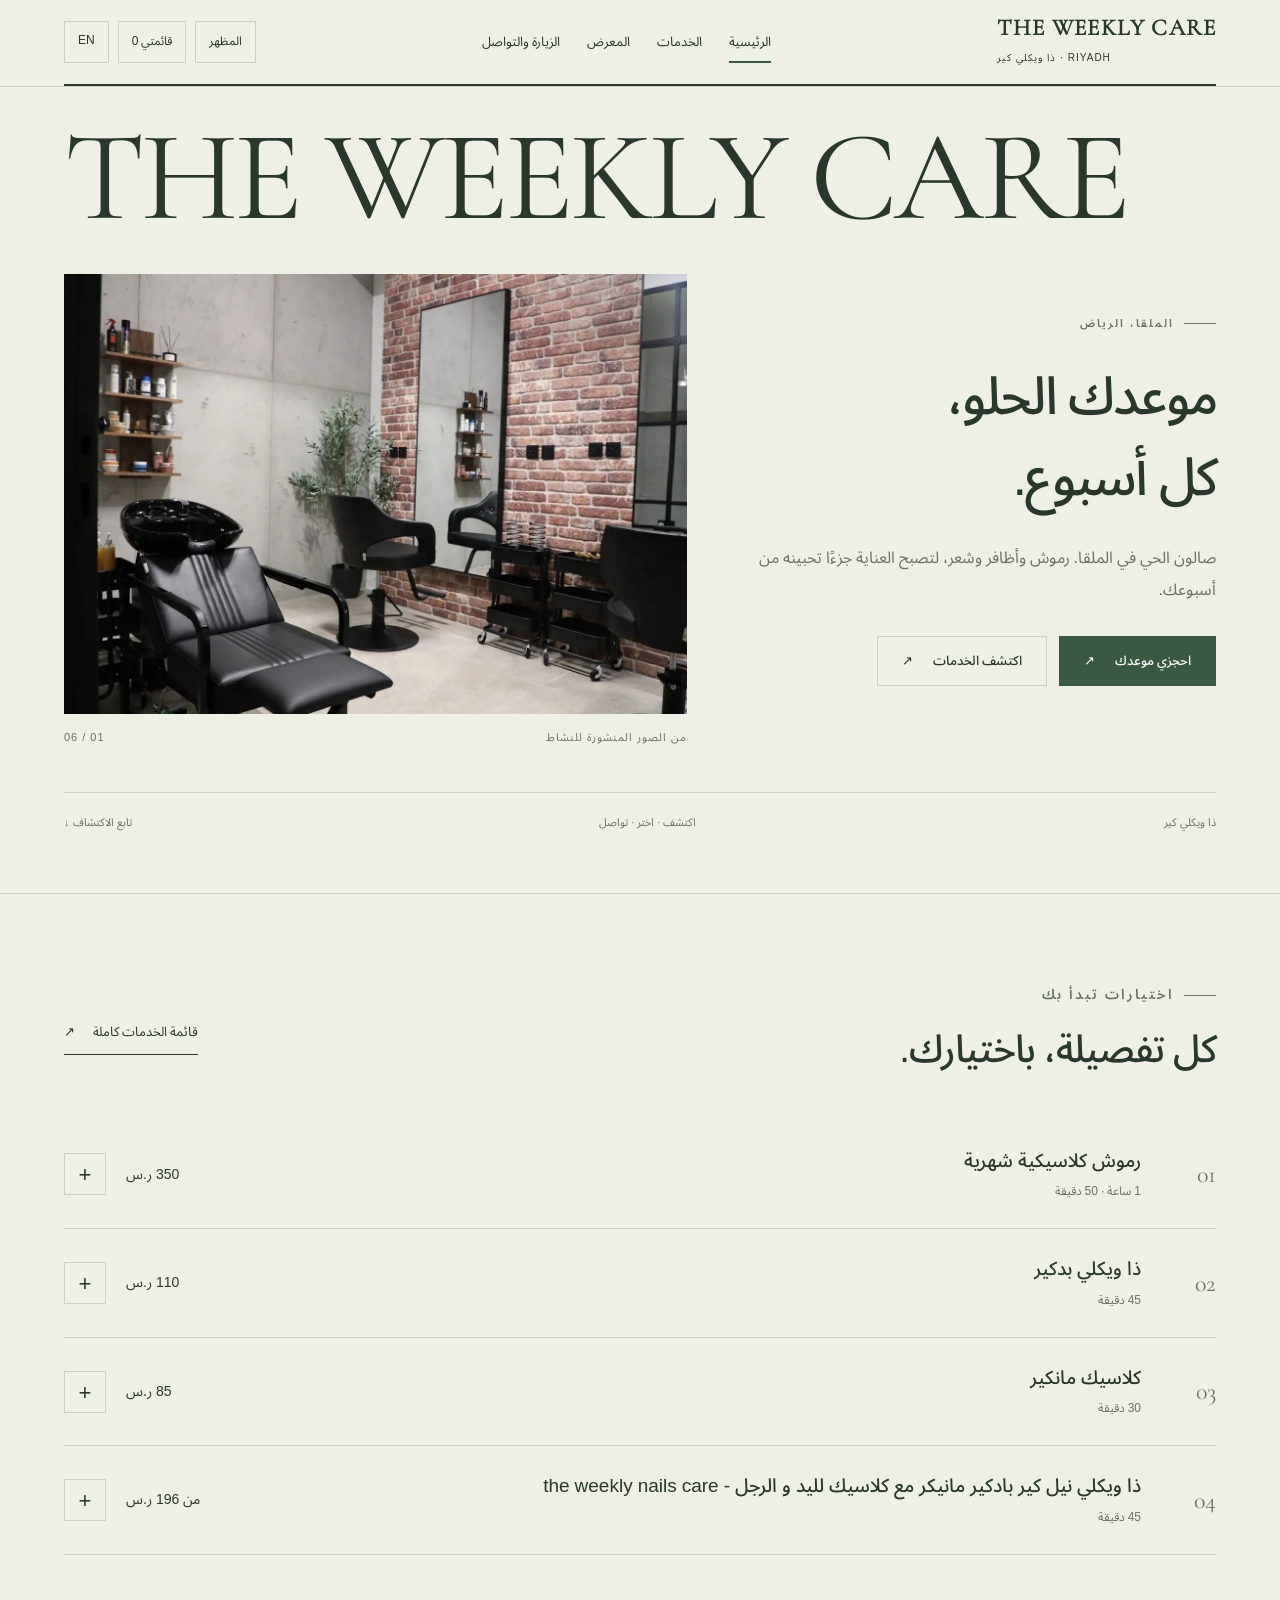
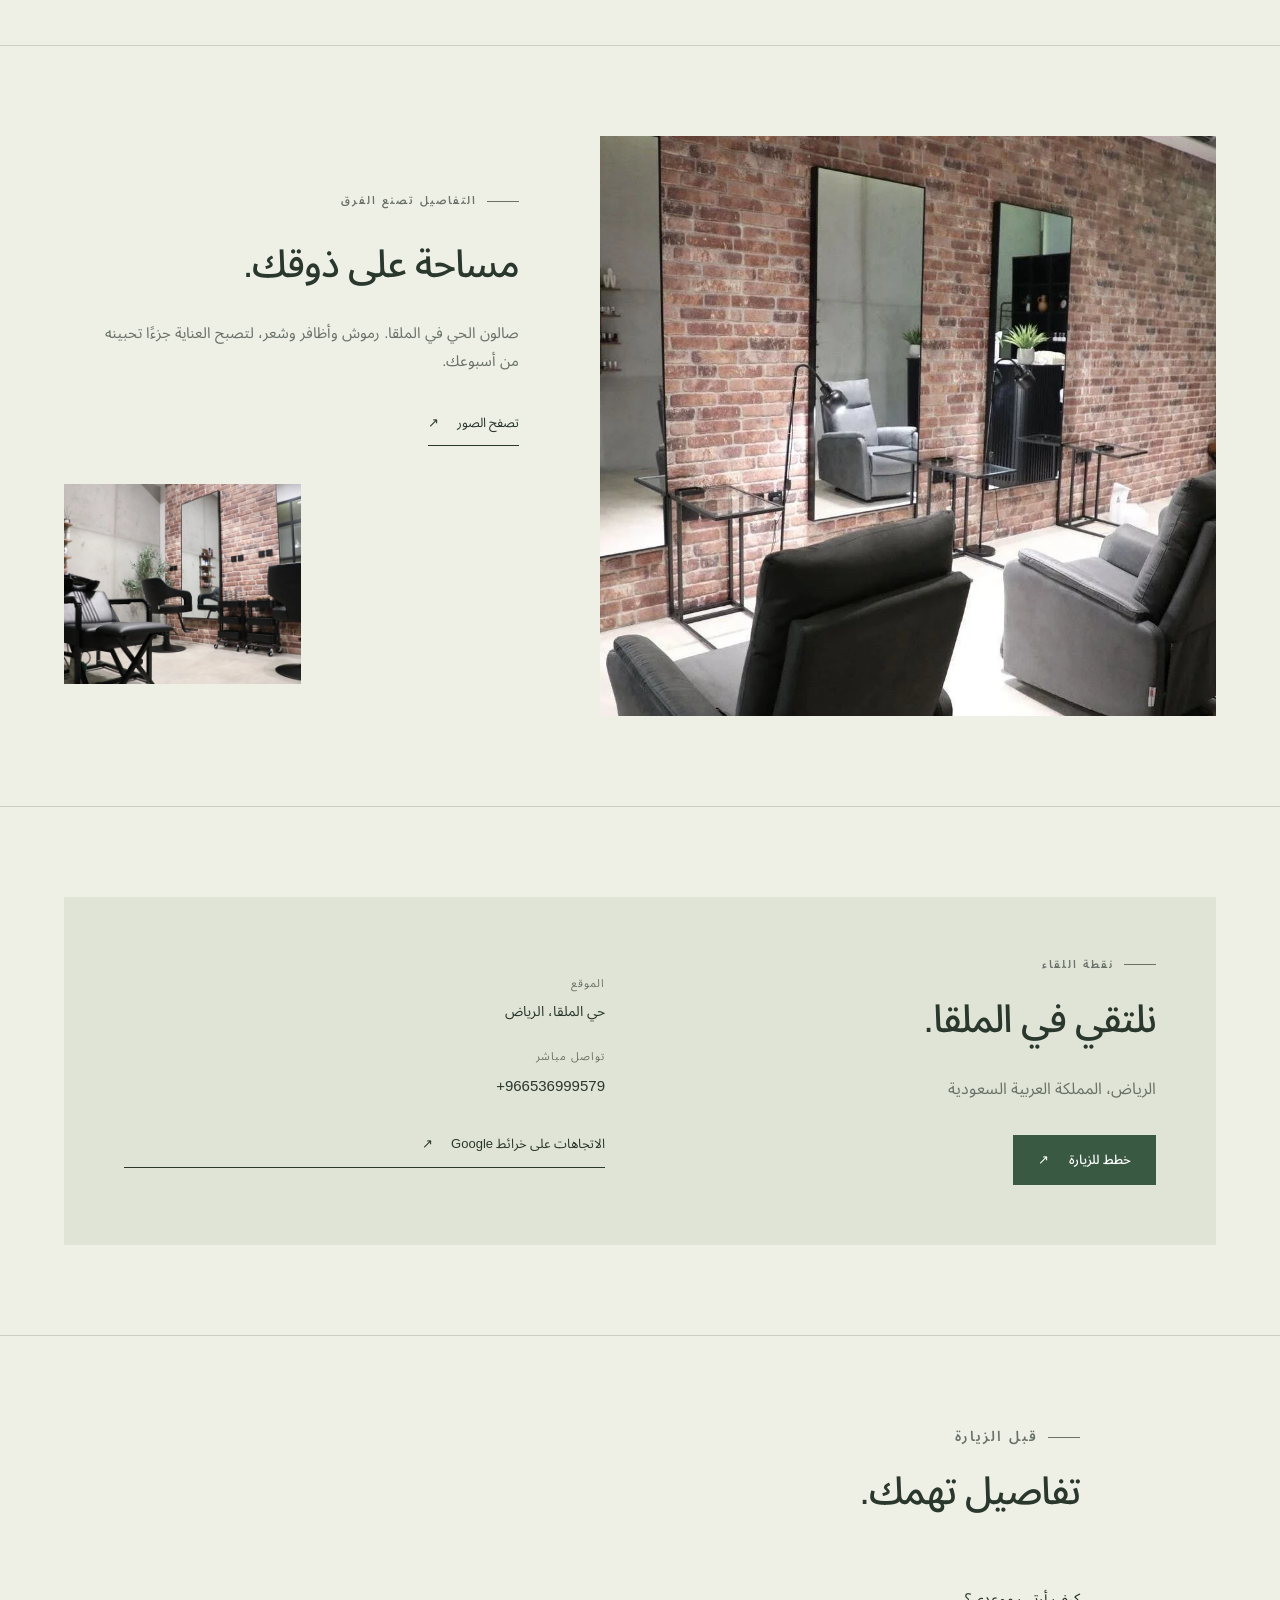
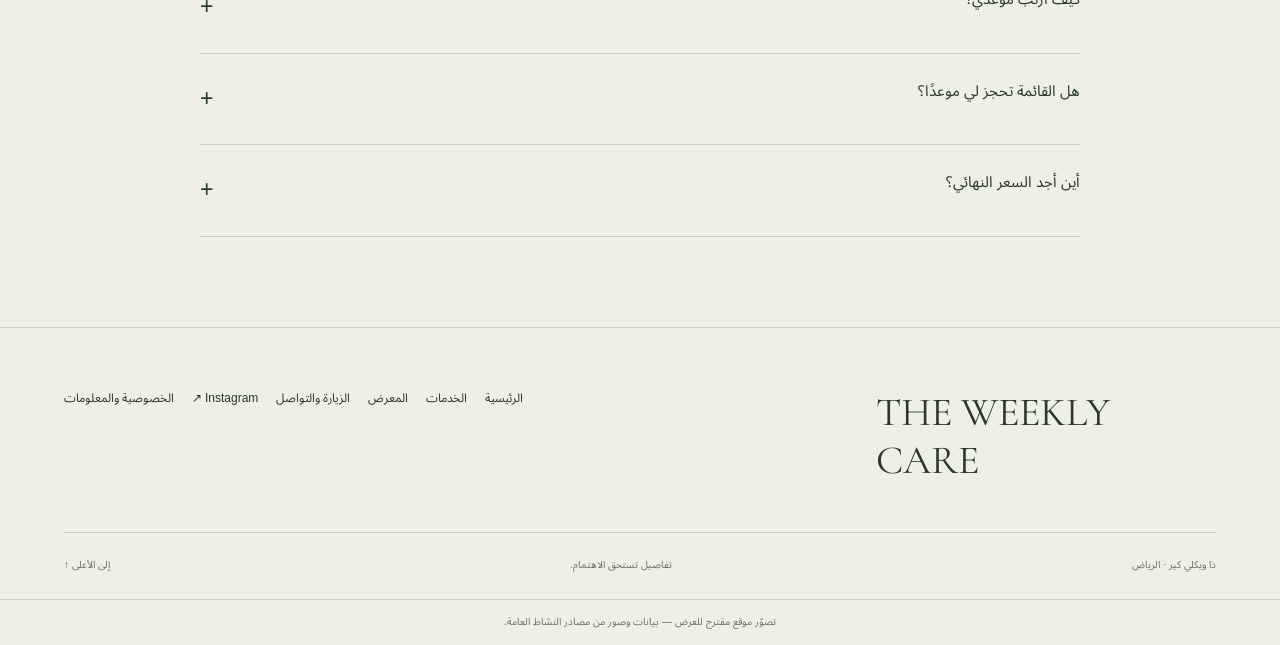
==== index.html @ 92f978da "Build bilingual premium business website concept" ====
<!doctype html><html lang="ar" dir="rtl"><head><meta charset="utf-8"><meta name="viewport" content="width=device-width,initial-scale=1"><title>ذا ويكلي كير | ذا ويكلي كير — الرياض</title><meta name="description" content="صالون الحي في الملقا. رموش وأظافر وشعر، لتصبح العناية جزءًا تحبينه من أسبوعك."><meta name="robots" content="noindex,nofollow"><meta name="theme-color" content="#f4f1e9"><link rel="canonical" href="https://az212z.github.io/weekly-care-riyadh/index.html"><meta property="og:title" content="ذا ويكلي كير | ذا ويكلي كير — الرياض"><meta property="og:description" content="صالون الحي في الملقا. رموش وأظافر وشعر، لتصبح العناية جزءًا تحبينه من أسبوعك."><meta property="og:type" content="website"><meta property="og:image" content="https://az212z.github.io/weekly-care-riyadh/assets/image-0.webp"><meta property="og:url" content="https://az212z.github.io/weekly-care-riyadh/index.html"><link rel="icon" href="assets/favicon.svg" type="image/svg+xml"><link rel="stylesheet" href="assets/site.css"><link rel="preload" href="assets/arabic.woff2" as="font" type="font/woff2" crossorigin><script src="assets/site.js" defer></script></head><body class="editorial"><a class="skip" href="#main">تجاوز إلى المحتوى</a><header class="top"><div class="wrap nav"><a class="wordmark" href="index.html" dir="ltr">THE WEEKLY CARE<small>ذا ويكلي كير · RIYADH</small></a><nav class="navlinks" id="navigation" aria-label="التنقل الرئيسي"><a href="index.html" aria-current=page>الرئيسية</a><a href="services.html" >الخدمات</a><a href="gallery.html" >المعرض</a><a href="contact.html" >الزيارة والتواصل</a></nav><div class="tools"><button type="button" class="bare theme-toggle" aria-label="تغيير المظهر">المظهر</button><button type="button" class="bare saved-open">قائمتي <span data-count>0</span></button><a class="bare" href="en/index.html" lang="en">EN</a><button class="bare menu-toggle" aria-expanded="false" aria-controls="navigation">القائمة</button></div></div></header><main id="main"><section class="hero reveal"><div class="wrap big-type">THE WEEKLY CARE</div><div class="wrap hero-grid"><div class="hero-copy"><p class="eyebrow"><span class="line"></span>الملقا، الرياض</p><h1>موعدك الحلو، كل أسبوع.</h1><p class="lede">صالون الحي في الملقا. رموش وأظافر وشعر، لتصبح العناية جزءًا تحبينه من أسبوعك.</p><div class="actions"><a class="btn " href="https://www.fresha.com/a/the-weekly-care-dh-wykly-kyr-riyadh-the-weekly-rrmc2678-ldhn-al-malqa-riyadh-13524-saudi-arabia-tanmrrhk">احجزي موعدك<span aria-hidden="true">↗</span></a><a class="btn secondary" href="services.html">اكتشف الخدمات<span aria-hidden="true">↗</span></a></div></div><div class="hero-visual"><img class="main-image" src="assets/image-0.webp" width="1590" height="900" alt="ذا ويكلي كير — صور المكان" fetchpriority=high decoding="async"><img class="secondary-image" src="assets/image-1.webp" width="1600" height="884" alt="ذا ويكلي كير — صور المكان" loading=lazy decoding="async"><div class="image-caption"><span>من الصور المنشورة للنشاط</span><span>01 / 06</span></div></div></div><div class="wrap hero-foot"><span>ذا ويكلي كير</span><span>اكتشف · اختر · تواصل</span><a href="#discover">تابع الاكتشاف ↓</a></div></section><div id="discover"></div><section class="chapter"><div class="wrap"><div class="section-head"><div><p class="eyebrow"><span class="line"></span>اختيارات تبدأ بك</p><h2>كل تفصيلة، باختيارك.</h2></div><a class="textlink" href="services.html">قائمة الخدمات كاملة<span aria-hidden="true">↗</span></a></div><div class="service-preview"><article class="service-row" data-service="0"><span class="number">01</span><div><h3>رموش كلاسيكية شهرية</h3><p>1 ساعة · 50 دقيقة</p></div><div class="row-end"><span class="price">350 ر.س</span><button type="button" data-save="0" aria-label="إضافة رموش كلاسيكية شهرية" aria-pressed="false">+</button></div></article><article class="service-row" data-service="1"><span class="number">02</span><div><h3>ذا ويكلي بدكير</h3><p>45 دقيقة</p></div><div class="row-end"><span class="price">110 ر.س</span><button type="button" data-save="1" aria-label="إضافة ذا ويكلي بدكير" aria-pressed="false">+</button></div></article><article class="service-row" data-service="2"><span class="number">03</span><div><h3>كلاسيك مانكير</h3><p>30 دقيقة</p></div><div class="row-end"><span class="price">85 ر.س</span><button type="button" data-save="2" aria-label="إضافة كلاسيك مانكير" aria-pressed="false">+</button></div></article><article class="service-row" data-service="3"><span class="number">04</span><div><h3>ذا ويكلي نيل كير بادكير  مانيكر  مع كلاسيك لليد و الرجل - the weekly nails care</h3><p>45 دقيقة</p></div><div class="row-end"><span class="price">من 196 ر.س</span><button type="button" data-save="3" aria-label="إضافة ذا ويكلي نيل كير بادكير  مانيكر  مع كلاسيك لليد و الرجل - the weekly nails care" aria-pressed="false">+</button></div></article></div></div></section><section class="chapter"><div class="wrap space-grid"><img class="" src="assets/image-1.webp" width="1600" height="884" alt="ذا ويكلي كير — صور المكان" loading=lazy decoding="async"><div class="space-copy"><p class="eyebrow"><span class="line"></span>التفاصيل تصنع الفرق</p><h2>مساحة على ذوقك.</h2><p>صالون الحي في الملقا. رموش وأظافر وشعر، لتصبح العناية جزءًا تحبينه من أسبوعك.</p><a class="textlink" href="gallery.html">تصفح الصور<span aria-hidden="true">↗</span></a><div class="small-picture"><img class="" src="assets/image-2.webp" width="1254" height="900" alt="ذا ويكلي كير — صور المكان" loading=lazy decoding="async"></div></div></div></section><section class="chapter"><div class="wrap visit-panel"><div><p class="eyebrow"><span class="line"></span>نقطة اللقاء</p><h2>نلتقي في الملقا.</h2><p class="lede">الرياض، المملكة العربية السعودية</p><a class="btn " href="contact.html">خطط للزيارة<span aria-hidden="true">↗</span></a></div><div class="visit-details"><div><small>الموقع</small><p>حي الملقا، الرياض</p></div><div><small>تواصل مباشر</small><a dir="ltr" href="tel:+966536999579">+966536999579</a></div><a class="textlink" href="https://www.google.com/maps/search/?api=1&amp;query=24.812313079833984,46.60118865966797">الاتجاهات على خرائط Google<span aria-hidden="true">↗</span></a></div></div></section><section class="chapter"><div class="wrap faq"><div class="section-head"><div><p class="eyebrow"><span class="line"></span>قبل الزيارة</p><h2>تفاصيل تهمك.</h2></div></div><details><summary>كيف أرتب موعدي؟</summary><p>اختاري الخدمة ثم انتقلي إلى Fresha لمراجعة الأوقات المتاحة وإتمام الحجز.</p></details><details><summary>هل القائمة تحجز لي موعدًا؟</summary><p>قائمة الاهتمام تساعدك في تجميع الخدمات. لا يتم تثبيت أي موعد من خلال إضافتها؛ الحجز أو التأكيد يتم مع مقدم الخدمة.</p></details><details><summary>أين أجد السعر النهائي؟</summary><p>الأسعار الظاهرة من القائمة المنشورة وقد تتغير بحسب الاختيارات. راجع السعر النهائي وشروط الخدمة عند الحجز أو قبل تأكيد الطلب.</p></details></div></section></main><footer class="footer"><div class="wrap"><div class="footer-top"><div class="footer-title" dir="ltr">THE WEEKLY CARE</div><div class="footer-links"><a href="index.html">الرئيسية</a><a href="services.html">الخدمات</a><a href="gallery.html">المعرض</a><a href="contact.html">الزيارة والتواصل</a><a href="https://www.instagram.com/theweeklycare?igsh=aG9mN3R3YmlqY2Jw&amp;utm_source=qr">Instagram ↗</a><a href="privacy.html">الخصوصية والمعلومات</a></div></div><div class="footer-bottom"><span>ذا ويكلي كير · الرياض</span><span>تفاصيل تستحق الاهتمام.</span><a href="#main">إلى الأعلى ↑</a></div></div></footer><div class="preview-label">تصوّر موقع مقترح للعرض — بيانات وصور من مصادر النشاط العامة.</div><div class="mobile-dock"><a class="btn " href="https://www.fresha.com/a/the-weekly-care-dh-wykly-kyr-riyadh-the-weekly-rrmc2678-ldhn-al-malqa-riyadh-13524-saudi-arabia-tanmrrhk">احجزي موعدك<span aria-hidden="true">↗</span></a><button class="bare saved-open">قائمتي <span data-count>0</span></button></div><dialog id="saved-dialog" class="dialog" aria-labelledby="saved-title"><div class="dialog-head"><h2 id="saved-title">قائمة اهتمامك</h2><button class="close-dialog" data-close aria-label="إغلاق">×</button></div><p class="note">اختيارات محفوظة في جهازك لتسهيل الاستفسار. ليست حجزًا أو طلبًا مؤكدًا.</p><ul class="saved-items"></ul><div class="actions"><a class="btn" id="saved-wa" href="#">استفسر عبر واتساب</a><button class="btn secondary" id="copy-list">نسخ القائمة</button></div></dialog><dialog id="lightbox" class="dialog lightbox" aria-labelledby="lightbox-caption"><div class="dialog-head"><p id="lightbox-caption"></p><button class="close-dialog" data-close aria-label="إغلاق الصورة">×</button></div><img id="lightbox-image" alt=""></dialog><div class="toast" role="status" hidden></div><script id="site-data" type="application/json">{"slug": "weekly-care-riyadh", "name": "ذا ويكلي كير", "phone": "966536999579", "services": [{"name": "رموش كلاسيكية شهرية | Monthly Classic Lashes", "category": "مختارات | Featured", "price": 350, "variable": false, "duration": "PT1H50M", "url": "https://www.fresha.com/a/the-weekly-care-dh-wykly-kyr-riyadh-the-weekly-rrmc2678-ldhn-al-malqa-riyadh-13524-saudi-arabia-tanmrrhk/booking?offerItemId=s:24422898"}, {"name": "ذا ويكلي بدكير  | The Weekly Pedi", "category": "مختارات | Featured", "price": 110, "variable": false, "duration": "PT45M", "url": "https://www.fresha.com/a/the-weekly-care-dh-wykly-kyr-riyadh-the-weekly-rrmc2678-ldhn-al-malqa-riyadh-13524-saudi-arabia-tanmrrhk/booking?offerItemId=s:24423070"}, {"name": "كلاسيك مانكير | Classic Manicure", "category": "مختارات | Featured", "price": 85, "variable": false, "duration": "PT30M", "url": "https://www.fresha.com/a/the-weekly-care-dh-wykly-kyr-riyadh-the-weekly-rrmc2678-ldhn-al-malqa-riyadh-13524-saudi-arabia-tanmrrhk/booking?offerItemId=s:24423069"}, {"name": "ذا ويكلي نيل كير بادكير  مانيكر  مع كلاسيك لليد و الرجل - the weekly nails care", "category": "مختارات | Featured", "price": 196, "variable": true, "duration": "PT45M", "url": "https://www.fresha.com/a/the-weekly-care-dh-wykly-kyr-riyadh-the-weekly-rrmc2678-ldhn-al-malqa-riyadh-13524-saudi-arabia-tanmrrhk/booking?offerItemId=p:1907544"}, {"name": "رموش ماسكارا افكت شهرية | Monthly Mascara Effect Lashes", "category": "تركيب رموش | Lash Extensions", "price": 400, "variable": false, "duration": "PT1H50M", "url": "https://www.fresha.com/a/the-weekly-care-dh-wykly-kyr-riyadh-the-weekly-rrmc2678-ldhn-al-malqa-riyadh-13524-saudi-arabia-tanmrrhk/booking?offerItemId=s:24422896"}, {"name": "رموش هايبرد شهرية | Monthly Hybrid Lashes", "category": "تركيب رموش | Lash Extensions", "price": 450, "variable": false, "duration": "PT1H50M", "url": "https://www.fresha.com/a/the-weekly-care-dh-wykly-kyr-riyadh-the-weekly-rrmc2678-ldhn-al-malqa-riyadh-13524-saudi-arabia-tanmrrhk/booking?offerItemId=s:24422888"}, {"name": "رموش كثيفة شهرية | Monthly Volume Lashes", "category": "تركيب رموش | Lash Extensions", "price": 550, "variable": false, "duration": "PT1H50M", "url": "https://www.fresha.com/a/the-weekly-care-dh-wykly-kyr-riyadh-the-weekly-rrmc2678-ldhn-al-malqa-riyadh-13524-saudi-arabia-tanmrrhk/booking?offerItemId=s:24422884"}, {"name": "رموش حرير شهرية | Monthly Silk Lashes", "category": "تركيب رموش | Lash Extensions", "price": 600, "variable": false, "duration": "PT1H55M", "url": "https://www.fresha.com/a/the-weekly-care-dh-wykly-kyr-riyadh-the-weekly-rrmc2678-ldhn-al-malqa-riyadh-13524-saudi-arabia-tanmrrhk/booking?offerItemId=s:24422809"}, {"name": "رتوش رموش كلاسيكية | Refill Classic Lashes", "category": "تركيب رموش | Lash Extensions", "price": 250, "variable": false, "duration": "PT1H50M", "url": "https://www.fresha.com/a/the-weekly-care-dh-wykly-kyr-riyadh-the-weekly-rrmc2678-ldhn-al-malqa-riyadh-13524-saudi-arabia-tanmrrhk/booking?offerItemId=s:24422788"}, {"name": "رتوش ماسكارا افكت | Refill Mascara Effect Lashes", "category": "تركيب رموش | Lash Extensions", "price": 280, "variable": false, "duration": "PT1H50M", "url": "https://www.fresha.com/a/the-weekly-care-dh-wykly-kyr-riyadh-the-weekly-rrmc2678-ldhn-al-malqa-riyadh-13524-saudi-arabia-tanmrrhk/booking?offerItemId=s:24422786"}, {"name": "رتوش هايبرد | Refill Hybrid Lashes", "category": "تركيب رموش | Lash Extensions", "price": 300, "variable": false, "duration": "PT1H50M", "url": "https://www.fresha.com/a/the-weekly-care-dh-wykly-kyr-riyadh-the-weekly-rrmc2678-ldhn-al-malqa-riyadh-13524-saudi-arabia-tanmrrhk/booking?offerItemId=s:24419531"}, {"name": "رتوش كثيفة | Refill Volume Lashes", "category": "تركيب رموش | Lash Extensions", "price": 320, "variable": false, "duration": "PT1H50M", "url": "https://www.fresha.com/a/the-weekly-care-dh-wykly-kyr-riyadh-the-weekly-rrmc2678-ldhn-al-malqa-riyadh-13524-saudi-arabia-tanmrrhk/booking?offerItemId=s:24419530"}, {"name": "رتوش حرير | Refill Silk Lashes", "category": "تركيب رموش | Lash Extensions", "price": 350, "variable": false, "duration": "PT1H50M", "url": "https://www.fresha.com/a/the-weekly-care-dh-wykly-kyr-riyadh-the-weekly-rrmc2678-ldhn-al-malqa-riyadh-13524-saudi-arabia-tanmrrhk/booking?offerItemId=s:24419527"}, {"name": "إزالة رموش | Lash Removal", "category": "تركيب رموش | Lash Extensions", "price": 80, "variable": false, "duration": "PT30M", "url": "https://www.fresha.com/a/the-weekly-care-dh-wykly-kyr-riyadh-the-weekly-rrmc2678-ldhn-al-malqa-riyadh-13524-saudi-arabia-tanmrrhk/booking?offerItemId=s:24419522"}, {"name": "ذا ويكلي مانكير سبا | The Weekly Mani Spa", "category": "العناية باليد والقدم | Hand & Feet Care", "price": 110, "variable": false, "duration": "PT45M", "url": "https://www.fresha.com/a/the-weekly-care-dh-wykly-kyr-riyadh-the-weekly-rrmc2678-ldhn-al-malqa-riyadh-13524-saudi-arabia-tanmrrhk/booking?offerItemId=s:24423072"}, {"name": "كلاسيك بدكير | Classic Pedicure", "category": "العناية باليد والقدم | Hand & Feet Care", "price": 85, "variable": false, "duration": "PT45M", "url": "https://www.fresha.com/a/the-weekly-care-dh-wykly-kyr-riyadh-the-weekly-rrmc2678-ldhn-al-malqa-riyadh-13524-saudi-arabia-tanmrrhk/booking?offerItemId=s:24423066"}, {"name": "مانكير روسي | Russian Manicure", "category": "العناية باليد والقدم | Hand & Feet Care", "price": 100, "variable": false, "duration": "PT45M", "url": "https://www.fresha.com/a/the-weekly-care-dh-wykly-kyr-riyadh-the-weekly-rrmc2678-ldhn-al-malqa-riyadh-13524-saudi-arabia-tanmrrhk/booking?offerItemId=s:24423059"}, {"name": "بدكير روسي | Russian Pedicure", "category": "العناية باليد والقدم | Hand & Feet Care", "price": 100, "variable": false, "duration": "PT45M", "url": "https://www.fresha.com/a/the-weekly-care-dh-wykly-kyr-riyadh-the-weekly-rrmc2678-ldhn-al-malqa-riyadh-13524-saudi-arabia-tanmrrhk/booking?offerItemId=s:24423056"}, {"name": "مساج | Massage", "category": "العناية باليد والقدم | Hand & Feet Care", "price": 50, "variable": false, "duration": "PT15M", "url": "https://www.fresha.com/a/the-weekly-care-dh-wykly-kyr-riyadh-the-weekly-rrmc2678-ldhn-al-malqa-riyadh-13524-saudi-arabia-tanmrrhk/booking?offerItemId=s:24423051"}, {"name": "ماسك مرطب لليد أو الرجل | Moisturizing Mask – Hand or Feet", "category": "العناية باليد والقدم | Hand & Feet Care", "price": 20, "variable": false, "duration": "PT20M", "url": "https://www.fresha.com/a/the-weekly-care-dh-wykly-kyr-riyadh-the-weekly-rrmc2678-ldhn-al-malqa-riyadh-13524-saudi-arabia-tanmrrhk/booking?offerItemId=s:24423049"}, {"name": "ذا ويكلي بياب | The Weekly BIAB", "category": "المناكير | Polish", "price": 250, "variable": false, "duration": "PT1H30M", "url": "https://www.fresha.com/a/the-weekly-care-dh-wykly-kyr-riyadh-the-weekly-rrmc2678-ldhn-al-malqa-riyadh-13524-saudi-arabia-tanmrrhk/booking?offerItemId=s:24423036"}, {"name": "ذا ويكلي جل | The Weekly Gel", "category": "المناكير | Polish", "price": 140, "variable": false, "duration": "PT1H30M", "url": "https://www.fresha.com/a/the-weekly-care-dh-wykly-kyr-riyadh-the-weekly-rrmc2678-ldhn-al-malqa-riyadh-13524-saudi-arabia-tanmrrhk/booking?offerItemId=s:24423031"}, {"name": "لون جل فرنش | Gel French", "category": "المناكير | Polish", "price": 120, "variable": false, "duration": "PT1H30M", "url": "https://www.fresha.com/a/the-weekly-care-dh-wykly-kyr-riyadh-the-weekly-rrmc2678-ldhn-al-malqa-riyadh-13524-saudi-arabia-tanmrrhk/booking?offerItemId=s:24423029"}, {"name": "لون جل اومبري | Gel Ombre", "category": "المناكير | Polish", "price": 120, "variable": false, "duration": "PT1H30M", "url": "https://www.fresha.com/a/the-weekly-care-dh-wykly-kyr-riyadh-the-weekly-rrmc2678-ldhn-al-malqa-riyadh-13524-saudi-arabia-tanmrrhk/booking?offerItemId=s:24423026"}, {"name": "لون جل كات اي | Gel Cat Eye", "category": "المناكير | Polish", "price": 120, "variable": false, "duration": "PT1H30M", "url": "https://www.fresha.com/a/the-weekly-care-dh-wykly-kyr-riyadh-the-weekly-rrmc2678-ldhn-al-malqa-riyadh-13524-saudi-arabia-tanmrrhk/booking?offerItemId=s:24423020"}, {"name": "لون جل كروم | Chrome Gel", "category": "المناكير | Polish", "price": 120, "variable": false, "duration": "PT1H30M", "url": "https://www.fresha.com/a/the-weekly-care-dh-wykly-kyr-riyadh-the-weekly-rrmc2678-ldhn-al-malqa-riyadh-13524-saudi-arabia-tanmrrhk/booking?offerItemId=s:24423017"}, {"name": "لون جل | Gel Color", "category": "المناكير | Polish", "price": 80, "variable": false, "duration": "PT1H30M", "url": "https://www.fresha.com/a/the-weekly-care-dh-wykly-kyr-riyadh-the-weekly-rrmc2678-ldhn-al-malqa-riyadh-13524-saudi-arabia-tanmrrhk/booking?offerItemId=s:24423013"}, {"name": "لون كلاسيك فرنش | Classic French Color", "category": "المناكير | Polish", "price": 80, "variable": false, "duration": "PT1H30M", "url": "https://www.fresha.com/a/the-weekly-care-dh-wykly-kyr-riyadh-the-weekly-rrmc2678-ldhn-al-malqa-riyadh-13524-saudi-arabia-tanmrrhk/booking?offerItemId=s:24423008"}, {"name": "لون كلاسيك | Classic Color", "category": "المناكير | Polish", "price": 40, "variable": false, "duration": "PT15M", "url": "https://www.fresha.com/a/the-weekly-care-dh-wykly-kyr-riyadh-the-weekly-rrmc2678-ldhn-al-malqa-riyadh-13524-saudi-arabia-tanmrrhk/booking?offerItemId=s:24423006"}, {"name": "فايبر جلاس مع بياب | Fiber Glass Extension & BIAB", "category": "تركيب أظافر | Nail Extensions", "price": 350, "variable": false, "duration": "PT3H", "url": "https://www.fresha.com/a/the-weekly-care-dh-wykly-kyr-riyadh-the-weekly-rrmc2678-ldhn-al-malqa-riyadh-13524-saudi-arabia-tanmrrhk/booking?offerItemId=s:24422945"}, {"name": "أظافر اسبوعية جاهزه للتركيب مع لون جل | Press on Weekly Nails with gel color", "category": "تركيب أظافر | Nail Extensions", "price": 225, "variable": false, "duration": "PT1H30M", "url": "https://www.fresha.com/a/the-weekly-care-dh-wykly-kyr-riyadh-the-weekly-rrmc2678-ldhn-al-malqa-riyadh-13524-saudi-arabia-tanmrrhk/booking?offerItemId=s:24422943"}, {"name": "إعادة تعبئة هارد جل | Hard Gel Refill", "category": "تركيب أظافر | Nail Extensions", "price": 250, "variable": false, "duration": "PT1H30M", "url": "https://www.fresha.com/a/the-weekly-care-dh-wykly-kyr-riyadh-the-weekly-rrmc2678-ldhn-al-malqa-riyadh-13524-saudi-arabia-tanmrrhk/booking?offerItemId=s:24422941"}, {"name": "أظافر اسبوعية جاهزه للتركيب مع لون كلاسيك | Press on Weekly Nails with classic color", "category": "تركيب أظافر | Nail Extensions", "price": 175, "variable": false, "duration": "PT1H30M", "url": "https://www.fresha.com/a/the-weekly-care-dh-wykly-kyr-riyadh-the-weekly-rrmc2678-ldhn-al-malqa-riyadh-13524-saudi-arabia-tanmrrhk/booking?offerItemId=s:24514238"}, {"name": "إعادة تعبئة فايبر جلاس | Fiber Glass Refill", "category": "تركيب أظافر | Nail Extensions", "price": 250, "variable": false, "duration": "PT1H", "url": "https://www.fresha.com/a/the-weekly-care-dh-wykly-kyr-riyadh-the-weekly-rrmc2678-ldhn-al-malqa-riyadh-13524-saudi-arabia-tanmrrhk/booking?offerItemId=s:24422939"}, {"name": "ترميم ظفر مكسور | Repair a Broken Nail", "category": "تركيب أظافر | Nail Extensions", "price": 40, "variable": false, "duration": "PT10M", "url": "https://www.fresha.com/a/the-weekly-care-dh-wykly-kyr-riyadh-the-weekly-rrmc2678-ldhn-al-malqa-riyadh-13524-saudi-arabia-tanmrrhk/booking?offerItemId=s:24422936"}, {"name": "ازالة جل أو أظافر أسبوعية | Gel or Weekly Nails Removal", "category": "الإزالة | Removal", "price": 80, "variable": false, "duration": "PT30M", "url": "https://www.fresha.com/a/the-weekly-care-dh-wykly-kyr-riyadh-the-weekly-rrmc2678-ldhn-al-malqa-riyadh-13524-saudi-arabia-tanmrrhk/booking?offerItemId=s:24422927"}, {"name": "ازالة بياب أو تركيب | BIAB or Nail Extensions Removal", "category": "الإزالة | Removal", "price": 120, "variable": false, "duration": "PT1H", "url": "https://www.fresha.com/a/the-weekly-care-dh-wykly-kyr-riyadh-the-weekly-rrmc2678-ldhn-al-malqa-riyadh-13524-saudi-arabia-tanmrrhk/booking?offerItemId=s:24422926"}, {"name": "تنظيف بشره - facial", "category": "العناية بالبشرة | Skin Care", "price": 150, "variable": false, "duration": "PT1H20M", "url": "https://www.fresha.com/a/the-weekly-care-dh-wykly-kyr-riyadh-the-weekly-rrmc2678-ldhn-al-malqa-riyadh-13524-saudi-arabia-tanmrrhk/booking?offerItemId=s:25113154"}, {"name": "تنسيق وفتلة حواجب | Eyebrow Shaping & Threading", "category": "العناية بالبشرة | Skin Care", "price": 70, "variable": false, "duration": "PT15M", "url": "https://www.fresha.com/a/the-weekly-care-dh-wykly-kyr-riyadh-the-weekly-rrmc2678-ldhn-al-malqa-riyadh-13524-saudi-arabia-tanmrrhk/booking?offerItemId=s:24422924"}, {"name": "تشقير حواجب | Eyebrow Bleaching", "category": "العناية بالبشرة | Skin Care", "price": 80, "variable": false, "duration": "PT15M", "url": "https://www.fresha.com/a/the-weekly-care-dh-wykly-kyr-riyadh-the-weekly-rrmc2678-ldhn-al-malqa-riyadh-13524-saudi-arabia-tanmrrhk/booking?offerItemId=s:24422921"}, {"name": "إزالة شعر فوق الشفة | Upper Lip Hair Removal", "category": "العناية بالبشرة | Skin Care", "price": 50, "variable": false, "duration": "PT15M", "url": "https://www.fresha.com/a/the-weekly-care-dh-wykly-kyr-riyadh-the-weekly-rrmc2678-ldhn-al-malqa-riyadh-13524-saudi-arabia-tanmrrhk/booking?offerItemId=s:24422918"}, {"name": "واكس أو فتلة وجه | Full Face Wax or Threading", "category": "العناية بالبشرة | Skin Care", "price": 100, "variable": false, "duration": "PT30M", "url": "https://www.fresha.com/a/the-weekly-care-dh-wykly-kyr-riyadh-the-weekly-rrmc2678-ldhn-al-malqa-riyadh-13524-saudi-arabia-tanmrrhk/booking?offerItemId=s:24422915"}, {"name": "صبغة رموش | Lash Tint", "category": "العناية بالبشرة | Skin Care", "price": 40, "variable": false, "duration": "PT20M", "url": "https://www.fresha.com/a/the-weekly-care-dh-wykly-kyr-riyadh-the-weekly-rrmc2678-ldhn-al-malqa-riyadh-13524-saudi-arabia-tanmrrhk/booking?offerItemId=s:24422909"}, {"name": "صبغة حواجب | Eyebrow Tint", "category": "العناية بالبشرة | Skin Care", "price": 40, "variable": false, "duration": "PT20M", "url": "https://www.fresha.com/a/the-weekly-care-dh-wykly-kyr-riyadh-the-weekly-rrmc2678-ldhn-al-malqa-riyadh-13524-saudi-arabia-tanmrrhk/booking?offerItemId=s:24422907"}, {"name": "سشوار ستريت | Straight Blow Dry", "category": "سشوار | Blow Dry", "price": 80, "variable": true, "duration": "PT1H", "url": "https://www.fresha.com/a/the-weekly-care-dh-wykly-kyr-riyadh-the-weekly-rrmc2678-ldhn-al-malqa-riyadh-13524-saudi-arabia-tanmrrhk/booking?offerItemId=s:24419488"}, {"name": "ويفي فير | Wavy Fair", "category": "سشوار | Blow Dry", "price": 150, "variable": true, "duration": "PT1H30M", "url": "https://www.fresha.com/a/the-weekly-care-dh-wykly-kyr-riyadh-the-weekly-rrmc2678-ldhn-al-malqa-riyadh-13524-saudi-arabia-tanmrrhk/booking?offerItemId=s:24419486"}, {"name": "بنس | Hair Pin", "category": "سشوار | Blow Dry", "price": 5, "variable": false, "duration": "PT1H", "url": "https://www.fresha.com/a/the-weekly-care-dh-wykly-kyr-riyadh-the-weekly-rrmc2678-ldhn-al-malqa-riyadh-13524-saudi-arabia-tanmrrhk/booking?offerItemId=s:24419483"}, {"name": "ذا ويكلي هير كير - The weekly hair care", "category": "معالجات الشعر | Hair Treatments", "price": 200, "variable": false, "duration": "PT1H", "url": "https://www.fresha.com/a/the-weekly-care-dh-wykly-kyr-riyadh-the-weekly-rrmc2678-ldhn-al-malqa-riyadh-13524-saudi-arabia-tanmrrhk/booking?offerItemId=s:24666356"}, {"name": "معالج البي بي كريم | BB Cream Treatment", "category": "معالجات الشعر | Hair Treatments", "price": 800, "variable": true, "duration": "PT2H", "url": "https://www.fresha.com/a/the-weekly-care-dh-wykly-kyr-riyadh-the-weekly-rrmc2678-ldhn-al-malqa-riyadh-13524-saudi-arabia-tanmrrhk/booking?offerItemId=s:24419496"}, {"name": "جذور | Roots", "category": "صبغة الشعر | Hair Color", "price": 120, "variable": false, "duration": "PT2H", "url": "https://www.fresha.com/a/the-weekly-care-dh-wykly-kyr-riyadh-the-weekly-rrmc2678-ldhn-al-malqa-riyadh-13524-saudi-arabia-tanmrrhk/booking?offerItemId=s:24419476"}, {"name": "صبغة لون واحد | One Color", "category": "صبغة الشعر | Hair Color", "price": 300, "variable": true, "duration": "PT2H", "url": "https://www.fresha.com/a/the-weekly-care-dh-wykly-kyr-riyadh-the-weekly-rrmc2678-ldhn-al-malqa-riyadh-13524-saudi-arabia-tanmrrhk/booking?offerItemId=s:24419467"}, {"name": "رنساج | Hair Rinsage", "category": "صبغة الشعر | Hair Color", "price": 200, "variable": true, "duration": "PT2H", "url": "https://www.fresha.com/a/the-weekly-care-dh-wykly-kyr-riyadh-the-weekly-rrmc2678-ldhn-al-malqa-riyadh-13524-saudi-arabia-tanmrrhk/booking?offerItemId=s:24419458"}, {"name": "جلسة K18", "category": "العناية بالشعر | Hair Care", "price": 80, "variable": false, "duration": "PT30M", "url": "https://www.fresha.com/a/the-weekly-care-dh-wykly-kyr-riyadh-the-weekly-rrmc2678-ldhn-al-malqa-riyadh-13524-saudi-arabia-tanmrrhk/booking?offerItemId=s:24765060"}, {"name": "غسيل وتجفيف | Hair Wash & Dry", "category": "العناية بالشعر | Hair Care", "price": 50, "variable": false, "duration": "PT30M", "url": "https://www.fresha.com/a/the-weekly-care-dh-wykly-kyr-riyadh-the-weekly-rrmc2678-ldhn-al-malqa-riyadh-13524-saudi-arabia-tanmrrhk/booking?offerItemId=s:24419518"}, {"name": "قص أطراف | Hair Trim", "category": "العناية بالشعر | Hair Care", "price": 50, "variable": false, "duration": "PT30M", "url": "https://www.fresha.com/a/the-weekly-care-dh-wykly-kyr-riyadh-the-weekly-rrmc2678-ldhn-al-malqa-riyadh-13524-saudi-arabia-tanmrrhk/booking?offerItemId=s:24419515"}, {"name": "سكرب فروة الرأس كلارا بالنعناع | Clara Hair Detox (Mint)", "category": "العناية بالشعر | Hair Care", "price": 150, "variable": false, "duration": "PT45M", "url": "https://www.fresha.com/a/the-weekly-care-dh-wykly-kyr-riyadh-the-weekly-rrmc2678-ldhn-al-malqa-riyadh-13524-saudi-arabia-tanmrrhk/booking?offerItemId=s:24419514"}]}</script></body></html>
---- assets/site.css ----
@font-face{font-family:Noto;src:url(arabic.woff2) format('woff2');font-display:swap;font-weight:100 900}@font-face{font-family:Editorial;src:url(editorial.woff2) format('woff2');font-display:swap;font-weight:400}*{box-sizing:border-box}html{scroll-behavior:smooth;scroll-padding-top:100px}body{--paper:#f6f3ec;--ink:#272c29;--muted:#666b64;--accent:#3b645b;--line:#dcded5;--panel:#ebece2;margin:0;background:var(--paper);color:var(--ink);font-family:Noto,Arial,sans-serif;font-size:15px;line-height:1.85}body[data-mode=dark]{--paper:#171d1a;--ink:#f3efe7;--muted:#c0c8c0;--line:#424a44;--panel:#242e27}a{color:inherit;text-decoration:none}button,input,select,textarea{font:inherit}button,a,input,select,textarea{touch-action:manipulation}button{cursor:pointer}button:disabled{cursor:default}a,button{-webkit-tap-highlight-color:transparent}button{color:inherit}img{display:block;max-width:100%;height:auto}button,input,select,textarea{border-radius:0}button:focus-visible,a:focus-visible,input:focus-visible,select:focus-visible,textarea:focus-visible,summary:focus-visible{outline:3px solid var(--accent);outline-offset:5px}.skip{position:fixed;top:-100px;z-index:100;background:var(--ink);color:var(--paper);padding:15px}.skip:focus{top:5px}.wrap{width:min(1280px,90%);margin-inline:auto}.top{border-bottom:1px solid var(--line);position:relative;z-index:20;background:var(--paper)}.nav{min-height:86px;display:flex;align-items:center;gap:32px;justify-content:space-between}.wordmark{font-family:Editorial,serif;font-size:23px;line-height:1.1;letter-spacing:1.4px;max-width:250px}.wordmark small{display:block;font:10px Noto,sans-serif;letter-spacing:1px;margin-top:5px}.navlinks{display:flex;gap:27px;align-items:center;font-size:13px}.navlinks a{padding-block:15px;position:relative}.navlinks a[aria-current=page]:after{content:'';height:2px;background:var(--accent);position:absolute;bottom:6px;inset-inline:0}.tools{display:flex;gap:9px;align-items:center}.bare{border:1px solid var(--line);background:transparent;min-height:42px;padding:8px 13px;font-size:12px}.menu-toggle{display:none}.eyebrow{font-size:11px;letter-spacing:2px;line-height:1.5;font-weight:600;color:var(--muted);text-transform:uppercase}.eyebrow .line{display:inline-block;width:32px;height:1px;vertical-align:middle;margin-inline-end:10px;background:currentColor}h1,h2,h3,p{margin:0}h1{font-size:clamp(38px,4.1vw,62px);line-height:1.55;font-weight:500;letter-spacing:-1.8px;text-wrap:balance}html[lang=en] h1{font-family:Editorial,serif;font-size:clamp(54px,6.2vw,91px);line-height:1.05;letter-spacing:-1.4px}h2{font-size:clamp(27px,3vw,44px);line-height:1.6;font-weight:500;letter-spacing:-1px}html[lang=en] h2{font:400 clamp(38px,4vw,57px)/1.1 Editorial,serif;letter-spacing:-.8px}h3{font-size:19px;font-weight:500;line-height:1.65}.lede{color:var(--muted);max-width:520px;margin-block:22px 30px;font-size:16px;line-height:2}.btn{display:inline-flex;align-items:center;justify-content:center;gap:20px;min-height:50px;padding:12px 24px;background:var(--accent);color:#fff;border:1px solid var(--accent);font-weight:500;font-size:13px;transition:transform .2s,filter .2s}.btn:hover{filter:brightness(1.1);transform:translateY(-2px)}.btn.secondary{background:transparent;color:var(--ink);border-color:var(--line)}.actions{display:flex;flex-wrap:wrap;gap:12px;align-items:center}.textlink{display:inline-flex;gap:18px;align-items:center;border-bottom:1px solid var(--ink);padding:10px 0;font-size:13px}.hero{position:relative;padding-block:55px 60px}.hero-grid{display:grid;grid-template-columns:1fr 1.08fr;gap:7%;align-items:center}.hero-copy{padding-block:20px}.hero-copy .eyebrow{margin-bottom:25px}.hero-visual{position:relative;min-width:0}.hero-visual .main-image{width:100%;height:530px;object-fit:cover}.hero-visual .secondary-image{display:none}.image-caption{display:flex;justify-content:space-between;margin-top:14px;font-size:11px;letter-spacing:1px;color:var(--muted)}.hero-foot{display:flex;gap:20px;align-items:center;justify-content:space-between;border-top:1px solid var(--line);margin-top:44px;padding-top:20px;font-size:11px;color:var(--muted)}.big-type{font:400 clamp(60px,12vw,170px)/.95 Editorial,serif;letter-spacing:-3px;direction:ltr;text-align:start}.chapter{padding-block:90px;border-top:1px solid var(--line)}.section-head{display:flex;justify-content:space-between;align-items:end;gap:30px;margin-bottom:40px}.section-head .eyebrow{margin-bottom:14px}.section-head p{max-width:360px;color:var(--muted);font-size:14px}.service-list{border-top:1px solid var(--line)}.service-row{display:grid;grid-template-columns:50px 1fr auto;gap:25px;padding:25px 0;border-bottom:1px solid var(--line);align-items:center}.service-row .number{font:24px Editorial,serif;color:var(--muted)}.service-row p{color:var(--muted);font-size:12px;margin-top:4px}.service-row .price{font-size:14px;white-space:nowrap}.service-row button{border:1px solid var(--line);width:42px;height:42px;background:transparent;font-size:22px}.service-row button[aria-pressed=true]{background:var(--accent);color:white}.row-end{display:flex;align-items:center;gap:20px}.service-preview{display:grid;grid-template-columns:1fr 1fr;column-gap:60px}.space-grid{display:grid;grid-template-columns:1.15fr .85fr;gap:7%;align-items:center}.space-grid img{height:580px;width:100%;object-fit:cover}.space-copy .eyebrow{margin-bottom:24px}.space-copy p{margin:25px 0;color:var(--muted);max-width:430px}.small-picture{width:52%;margin-top:38px;margin-inline-start:auto}.small-picture img{height:200px}.feature-note{padding:20px 0;border-top:1px solid var(--line);margin-top:25px;font-size:13px}.visit-panel{background:var(--panel);padding:60px;display:grid;grid-template-columns:1fr 1fr;gap:70px}.visit-panel .eyebrow{margin-bottom:16px}.visit-details{display:grid;gap:22px;align-content:center}.visit-details p{font-size:14px}.visit-details small{display:block;color:var(--muted);font-size:11px;letter-spacing:1px;margin-bottom:5px}.faq{max-width:880px;margin-inline:auto}.faq details{border-bottom:1px solid var(--line);padding:24px 0}.faq summary{cursor:pointer;list-style:none;display:flex;justify-content:space-between;gap:25px}.faq summary:after{content:'+';font-size:23px}.faq details[open] summary:after{content:'−'}.faq details p{color:var(--muted);padding-top:20px;font-size:14px}.footer{border-top:1px solid var(--line);padding:60px 0 25px}.footer-top{display:flex;justify-content:space-between;gap:40px;margin-bottom:48px}.footer-title{font:40px Editorial,serif;max-width:340px;line-height:1.2}.footer-links{display:flex;flex-wrap:wrap;gap:18px;font-size:12px;align-content:start;max-width:600px}.footer-bottom{display:flex;gap:20px;justify-content:space-between;border-top:1px solid var(--line);padding-top:23px;font-size:10px;color:var(--muted)}.preview-label{padding:13px 0;border-top:1px solid var(--line);font-size:10px;color:var(--muted);text-align:center}.page-head{padding-block:65px 50px;max-width:860px}.page-head h1{margin-top:20px}.page-head p{margin-top:20px;color:var(--muted)}.filters{display:flex;gap:12px;flex-wrap:wrap;position:sticky;top:0;background:var(--paper);padding:18px 0;border-block:1px solid var(--line);z-index:5;margin-bottom:20px}.filters input{flex:1;min-width:200px}.filters input,.filters select{padding:13px;background:var(--paper);border:1px solid var(--line);color:var(--ink);max-width:100%}.catalog{padding-bottom:50px}.catalog .service-row{grid-template-columns:1fr auto}.count{font-size:12px;color:var(--muted);margin:18px 0}.empty{padding:45px;text-align:center;color:var(--muted)}[hidden]{display:none!important}.gallery-grid{columns:3;column-gap:23px;padding-bottom:70px}.gallery-item{break-inside:avoid;margin-bottom:25px}.gallery-item button{padding:0;border:0;background:none;width:100%;overflow:hidden}.gallery-item img{width:100%;transition:transform .6s}.gallery-item button:hover img{transform:scale(1.025)}.gallery-item figcaption{display:flex;justify-content:space-between;font-size:11px;color:var(--muted);padding-top:10px}.gallery-item{margin-inline:0}.contact-grid{display:grid;grid-template-columns:1fr 1fr;gap:70px;padding-bottom:80px}.contact-card{background:var(--panel);padding:35px}.contact-card h2{margin-bottom:25px}.contact-card p{margin:20px 0}.contact-card .actions{margin-top:28px}.contact-form{display:grid;gap:20px}.field{display:grid;gap:6px}.field label{font-size:12px}.field input,.field select,.field textarea{padding:13px 14px;border:1px solid var(--line);background:var(--paper);color:var(--ink);width:100%;min-height:48px}.field textarea{min-height:110px;resize:vertical}.form-note{font-size:11px;color:var(--muted)}.form-result{background:var(--panel);padding:20px}.hours{list-style:none;padding:0;margin:25px 0}.hours li{display:flex;justify-content:space-between;gap:20px;border-bottom:1px solid var(--line);padding:8px 0;font-size:12px}.prose{max-width:800px;padding-bottom:70px}.prose h2{font-size:24px;margin:35px 0 15px}.prose p{color:var(--muted);margin-bottom:18px}.mobile-dock{display:none}.dialog{background:var(--paper);color:var(--ink);border:1px solid var(--line);max-width:min(600px,92vw);width:100%;padding:30px;max-height:85dvh}.dialog::backdrop{background:rgb(0 0 0 / .65);backdrop-filter:blur(5px)}.dialog-head{display:flex;justify-content:space-between;align-items:center;gap:25px;margin-bottom:20px}.close-dialog{border:1px solid var(--line);background:transparent;width:42px;height:42px;font-size:22px}.dialog .note{font-size:12px;color:var(--muted)}.lightbox{max-width:min(1100px,94vw);padding:16px}.lightbox img{max-height:68dvh;max-width:100%;margin:auto;object-fit:contain}.saved-items{list-style:none;padding:0;margin:20px 0}.saved-items li{border-top:1px solid var(--line);padding:12px 0;display:flex;justify-content:space-between;gap:20px;font-size:13px}.saved-items button{background:transparent;border:0;text-decoration:underline;font-size:12px}.toast{position:fixed;bottom:30px;left:50%;transform:translateX(-50%);background:var(--ink);color:var(--paper);padding:12px 25px;z-index:90;font-size:13px}.catalog-note{font-size:12px;color:var(--muted);padding:25px 0}.ornament{font:26px Editorial,serif;letter-spacing:6px;opacity:.7}.page-actions{margin-top:30px}.car{--paper:#131619;--ink:#f4f4ef;--muted:#b6b9b8;--accent:#c8342b;--line:#36393c;--panel:#1e2226}.car .wordmark{font-family:Noto,sans-serif;font-size:27px;font-weight:750;letter-spacing:2px}.car .hero-grid{grid-template-columns:.9fr 1.2fr;gap:5%}.car .hero-visual:before{content:'PPF / THERMAL / CERAMIC';position:absolute;top:22px;left:22px;background:var(--accent);color:white;padding:8px 12px;font-size:10px;letter-spacing:2px}.car .hero-visual .main-image{height:550px;object-position:52%}.car .hero-foot{font-family:monospace;text-transform:uppercase}.car .chapter{padding-block:70px}.car .service-preview{grid-template-columns:1fr}.car .service-row h3{font-size:24px}.car .btn,.car .bare{text-transform:uppercase}.architecture{--accent:#786750;--ink:#302e28;--paper:#f6f3ec;--panel:#e8e4db;--line:#d9d4ca}.architecture .hero-grid{grid-template-columns:1fr 1fr;align-items:start}.architecture .hero-copy{padding-top:60px}.architecture .hero-visual{padding-inline-start:12%;padding-bottom:50px}.architecture .hero-visual .main-image{height:430px;object-fit:cover}.architecture .secondary-image{display:block;position:absolute;bottom:0;inset-inline-start:-12%;height:210px;width:45%;object-fit:cover;border:10px solid var(--paper)}.architecture .image-caption{margin-inline-start:28%;margin-top:22px}.architecture .big-type{padding-block:25px;border-top:1px solid var(--line);color:var(--accent)}.photography{--paper:#fbf6ee;--ink:#593646;--muted:#816f78;--accent:#815368;--line:#e4d8dd;--panel:#efe3e6}.photography .hero-grid{display:flex;flex-direction:column;gap:35px}.photography .hero-copy{text-align:center;max-width:840px;padding:0}.photography .hero-copy .lede{margin-inline:auto}.photography .actions{justify-content:center}.photography .hero-visual{width:100%;display:flex;align-items:center;justify-content:center;gap:35px}.photography .hero-visual .main-image{width:54%;height:420px;object-position:center}.photography .hero-visual .secondary-image{display:block;width:26%;height:290px;object-fit:cover;transform:rotate(-4deg)}.photography .image-caption{position:absolute;bottom:-30px;inset-inline:10%;}.photography .hero-foot{margin-top:55px}.photography .space-grid{grid-template-columns:1fr 1fr}.coastal{--paper:#f7f5ef;--ink:#234b55;--muted:#607780;--accent:#326c7c;--line:#d7e2df;--panel:#e7eeeb}.coastal .hero-visual .main-image{border-radius:230px 230px 4px 4px;height:550px}.coastal .wordmark{font-size:24px;letter-spacing:2px}.coastal .btn{border-radius:50px}.coastal .space-grid img{border-radius:180px 180px 0 0}.coastal .chapter{padding-block:100px}.editorial{--paper:#eeefe5;--ink:#29372d;--accent:#395942;--muted:#697269;--line:#cad0c3;--panel:#e0e4d6}.editorial .hero{padding-top:30px}.editorial .hero-grid{grid-template-columns:.85fr 1.15fr;gap:6%}.editorial .big-type{font-family:Editorial,serif;margin-bottom:35px;white-space:nowrap;font-size:clamp(55px,10vw,145px);letter-spacing:-4px}.editorial .hero-visual .main-image{height:440px}.editorial .hero-copy{padding-top:0}.editorial .nav{border-bottom:2px solid var(--ink)}.editorial .wordmark{font-weight:600}.editorial .section-head{align-items:center}.editorial .service-preview{display:block}.airy{--paper:#f4f7f9;--ink:#344951;--accent:#436d83;--muted:#697e89;--line:#d4e0e6;--panel:#e5eef1}.airy .hero-grid{grid-template-columns:1fr 1fr;gap:10%}.airy .hero-visual{padding-top:45px;padding-inline-end:40px}.airy .hero-visual .main-image{height:470px;border-radius:4px 140px 4px 4px}.airy .secondary-image{display:block;width:42%;height:190px;position:absolute;inset-inline-end:-10px;bottom:-25px;object-fit:cover;border:8px solid var(--paper)}.airy .image-caption{margin-top:28px}.airy .visit-panel{border-radius:4px 100px 4px 4px}.noir{--paper:#241c1b;--ink:#f1e4d4;--muted:#c2aea0;--accent:#8b6646;--line:#55423a;--panel:#332623}.noir .hero{padding-block:45px 75px}.noir .hero-grid{grid-template-columns:.9fr 1.1fr}.noir .hero-visual{padding:15px;border:1px solid var(--line)}.noir .main-image{height:520px!important}.noir .wordmark{letter-spacing:3px}.noir .hero-foot{border-color:var(--line)}.noir .space-grid img{height:560px}.noir .big-type{font-size:clamp(70px,12vw,160px);color:#a98160;margin-bottom:28px;text-align:center}.playful{--paper:#fcf0f2;--ink:#6d2144;--accent:#9a3563;--muted:#8a6276;--line:#e9cbd8;--panel:#f0d9e2}.playful .wordmark{font-family:Editorial,serif;font-style:italic;font-size:37px;font-weight:bold;letter-spacing:-2px}.playful .hero-copy h1{font-weight:650}.playful .hero-visual .main-image{border-radius:140px 8px 140px 8px;height:540px}.playful .hero-visual:after{content:'SPOIL YOURSELF';position:absolute;bottom:55px;inset-inline-start:-40px;background:var(--ink);color:#fff;padding:16px 25px;border-radius:40px;font-size:11px;letter-spacing:2px;transform:rotate(-9deg)}.playful .btn{border-radius:35px}.playful .chapter .section-head{border-bottom:1px solid var(--line);padding-bottom:30px}.playful .visit-panel{border-radius:70px 5px}.earth{--paper:#f4ebdf;--ink:#543728;--accent:#88583a;--muted:#80654e;--line:#dfcdbb;--panel:#e9d9c5}.earth .hero-grid{grid-template-columns:.85fr 1.15fr;gap:8%}.earth .main-image{height:530px!important;border-radius:3px 3px 170px 3px}.earth .wordmark{font-size:37px;letter-spacing:0;font-style:italic}.earth .hero-foot{border-top:3px double var(--line)}.earth .section-head .eyebrow{letter-spacing:3px}.earth .space-grid{grid-template-columns:1fr 1.1fr}.earth .visit-panel{border-block:5px double var(--line)}.sage{--paper:#f6f7f0;--ink:#394e43;--accent:#526e5f;--muted:#687b6b;--line:#d9dfd1;--panel:#e6eadd}.sage .hero-grid{grid-template-columns:1.05fr 1fr;gap:9%}.sage .hero-visual .main-image{height:520px;border-radius:4px 4px 180px 180px}.sage .hero-visual .secondary-image{position:absolute;display:block;width:36%;height:210px;object-fit:cover;top:-20px;inset-inline-end:-28px;border:7px solid var(--paper);border-radius:90px 90px 0 0}.sage .service-preview{grid-template-columns:1fr}.sage .space-grid img{border-radius:150px 150px 0 0}.reveal{animation:enter .65s ease-out both}@keyframes enter{from{opacity:0;transform:translateY(14px)}to{opacity:1;transform:none}}@media(min-width:1700px){.wrap{width:1400px}.hero-visual .main-image{height:620px}.hero{padding-block:75px}}@media(max-width:1020px){.navlinks{gap:18px}.nav{gap:15px}.hero-grid{gap:5%!important}h1{font-size:42px}.hero-visual .main-image{height:460px!important}.section-head{gap:22px}.space-grid img{height:440px}.visit-panel{padding:38px;gap:35px}.navlinks{font-size:12px}.wordmark{max-width:210px;font-size:20px}.tools .bare{padding:8px}.gallery-grid{columns:2}.contact-grid{gap:35px}.service-preview{column-gap:30px}}
@media(max-width:760px){body{font-size:14px}.wrap{width:90%}.nav{min-height:76px}.wordmark{font-size:18px;max-width:190px}.wordmark small{font-size:9px}.tools{gap:6px}.tools .saved-open{display:none}.menu-toggle{display:inline-block}.tools .theme-toggle{display:none}.navlinks{display:none;position:absolute;top:76px;inset-inline:0;padding:22px 5%;background:var(--paper);border-bottom:1px solid var(--line);box-shadow:0 10px 20px #0001;flex-direction:column;align-items:stretch;gap:4px}.navlinks.open{display:flex}.navlinks a{padding:10px 0}.navlinks a[aria-current=page]:after{bottom:3px}.hero{padding:32px 0 35px!important}.hero-grid{display:flex!important;flex-direction:column!important;gap:30px!important}.hero-copy{padding:0!important;width:100%}.hero-copy .eyebrow{margin-bottom:18px;font-size:10px}h1{font-size:34px;letter-spacing:-1px;line-height:1.65}html[lang=en] h1{font-size:52px;line-height:1.1}.lede{font-size:14px;line-height:1.95;margin-block:16px 23px;max-width:100%}.btn{min-height:48px;padding:10px 20px;font-size:12px;gap:15px}.hero-visual{width:100%;padding:0!important}.hero-visual .main-image{height:340px!important;width:100%!important}.hero-visual .secondary-image{display:none!important}.hero-foot{margin-top:28px!important;gap:12px;padding-top:18px;font-size:10px;flex-wrap:wrap}.image-caption{font-size:9px;margin:10px 0 0!important}.chapter{padding-block:50px!important}.section-head{display:block;margin-bottom:25px}.section-head p{margin-top:15px;max-width:100%;font-size:13px}h2{font-size:29px}html[lang=en] h2{font-size:40px}.section-head .textlink{margin-top:15px}.service-preview{display:block!important}.service-row{gap:12px;padding:20px 0;grid-template-columns:26px 1fr auto}.service-row h3,.car .service-row h3{font-size:16px}.service-row p{font-size:11px}.row-end{gap:12px}.row-end .price{font-size:12px;max-width:100px;white-space:normal}.service-row .number{font-size:20px}.service-row button{width:38px;height:38px}.space-grid{display:flex;flex-direction:column;gap:30px}.space-grid>img{height:360px!important}.space-copy{width:100%}.space-copy p{margin:17px 0}.small-picture{display:none}.visit-panel{padding:28px;display:block;border-radius:0!important}.visit-details{margin-top:32px;gap:20px}.faq details{padding:20px 0}.faq summary{font-size:14px}.faq details p{font-size:13px}.footer{padding:40px 0 85px}.footer-top{display:block;margin-bottom:25px}.footer-title{font-size:32px;margin-bottom:25px}.footer-links{gap:16px;font-size:11px}.footer-bottom{flex-direction:column;gap:12px;font-size:10px}.preview-label{padding-inline:4%;font-size:9px}.page-head{padding-block:35px 30px}.page-head h1{font-size:34px}.page-head p{font-size:14px}.gallery-grid{column-gap:14px}.gallery-item{margin-bottom:17px}.gallery-item figcaption{font-size:9px}.contact-grid{display:block;padding-bottom:40px}.contact-card{padding:25px;margin-bottom:35px}.contact-form{gap:17px}.filters{gap:10px}.filters input{min-width:100%;width:100%}.filters select{flex:1;width:100%;font-size:12px}.filters .bare{font-size:12px}.catalog .service-row{grid-template-columns:1fr auto}.mobile-dock{display:flex;position:fixed;bottom:0;inset-inline:0;background:var(--paper);border-top:1px solid var(--line);padding:10px 5% max(10px,env(safe-area-inset-bottom));gap:10px;z-index:18}.mobile-dock .btn{flex:1;min-height:43px}.mobile-dock .bare{min-width:65px}.dialog{padding:22px}.dialog h2{font-size:24px}.dialog .actions{gap:8px}.dialog .btn{flex:1;padding:10px 12px}.lightbox{padding:12px}.toast{bottom:90px;max-width:90%;width:max-content}.coastal .hero-visual .main-image{border-radius:160px 160px 0 0}.photography .hero-copy{text-align:start}.photography .actions{justify-content:start}.photography .hero-visual{display:block}.photography .image-caption{position:static}.photography .hero-visual .main-image{height:320px!important}.photography .hero-foot{margin-top:20px!important}.architecture .big-type{font-size:48px;letter-spacing:-2px;margin-top:28px}.editorial .big-type{font-size:clamp(39px,10vw,70px);letter-spacing:-2px;white-space:normal;margin-bottom:26px}.noir .big-type{font-size:clamp(36px,9vw,64px);letter-spacing:0;margin-bottom:30px}.noir .hero-visual{padding:10px!important}.playful .hero-visual .main-image{border-radius:90px 4px}.playful .hero-visual:after{font-size:9px;bottom:40px;inset-inline-start:10px;padding:10px 17px}.earth .hero-visual .main-image{border-radius:3px 3px 110px 3px}.sage .hero-visual .main-image{border-radius:3px 3px 130px 130px}.car .hero-visual:before{font-size:8px;top:15px;left:15px}.car .wordmark{font-size:21px}.earth .wordmark,.playful .wordmark{font-size:29px}.coastal .wordmark{font-size:19px}.airy .hero-visual .main-image{border-radius:3px 100px 3px 3px}}
@media(prefers-reduced-motion:reduce){html{scroll-behavior:auto}*,*:before,*:after{animation:none!important;transition:none!important}}@media print{.top,.footer,.mobile-dock,.filters,.actions,.preview-label,button{display:none!important}body{background:white!important;color:black!important}.wrap{width:100%}.chapter{padding-block:20px}.hero-visual .main-image{height:300px}.service-row{break-inside:avoid}}

.sr-only{position:absolute;width:1px;height:1px;padding:0;margin:-1px;overflow:hidden;clip:rect(0,0,0,0);white-space:nowrap;border:0}
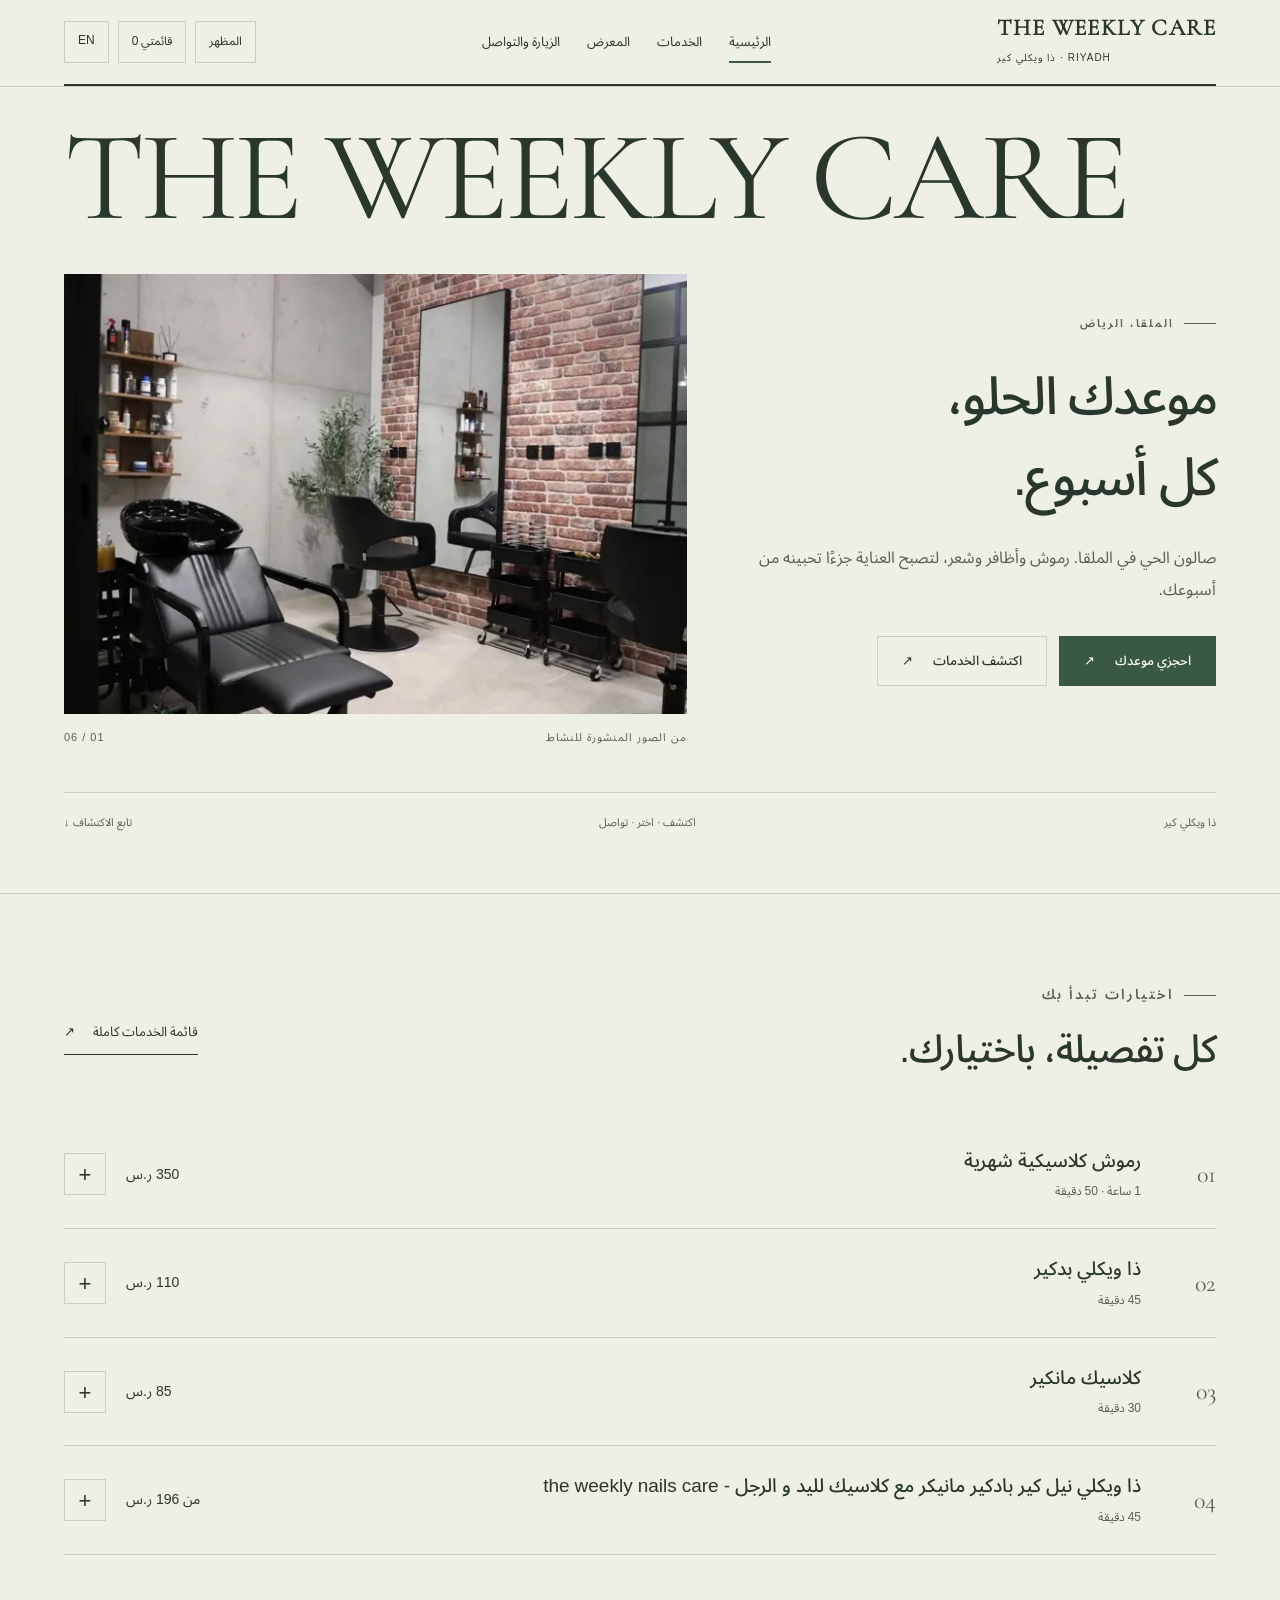
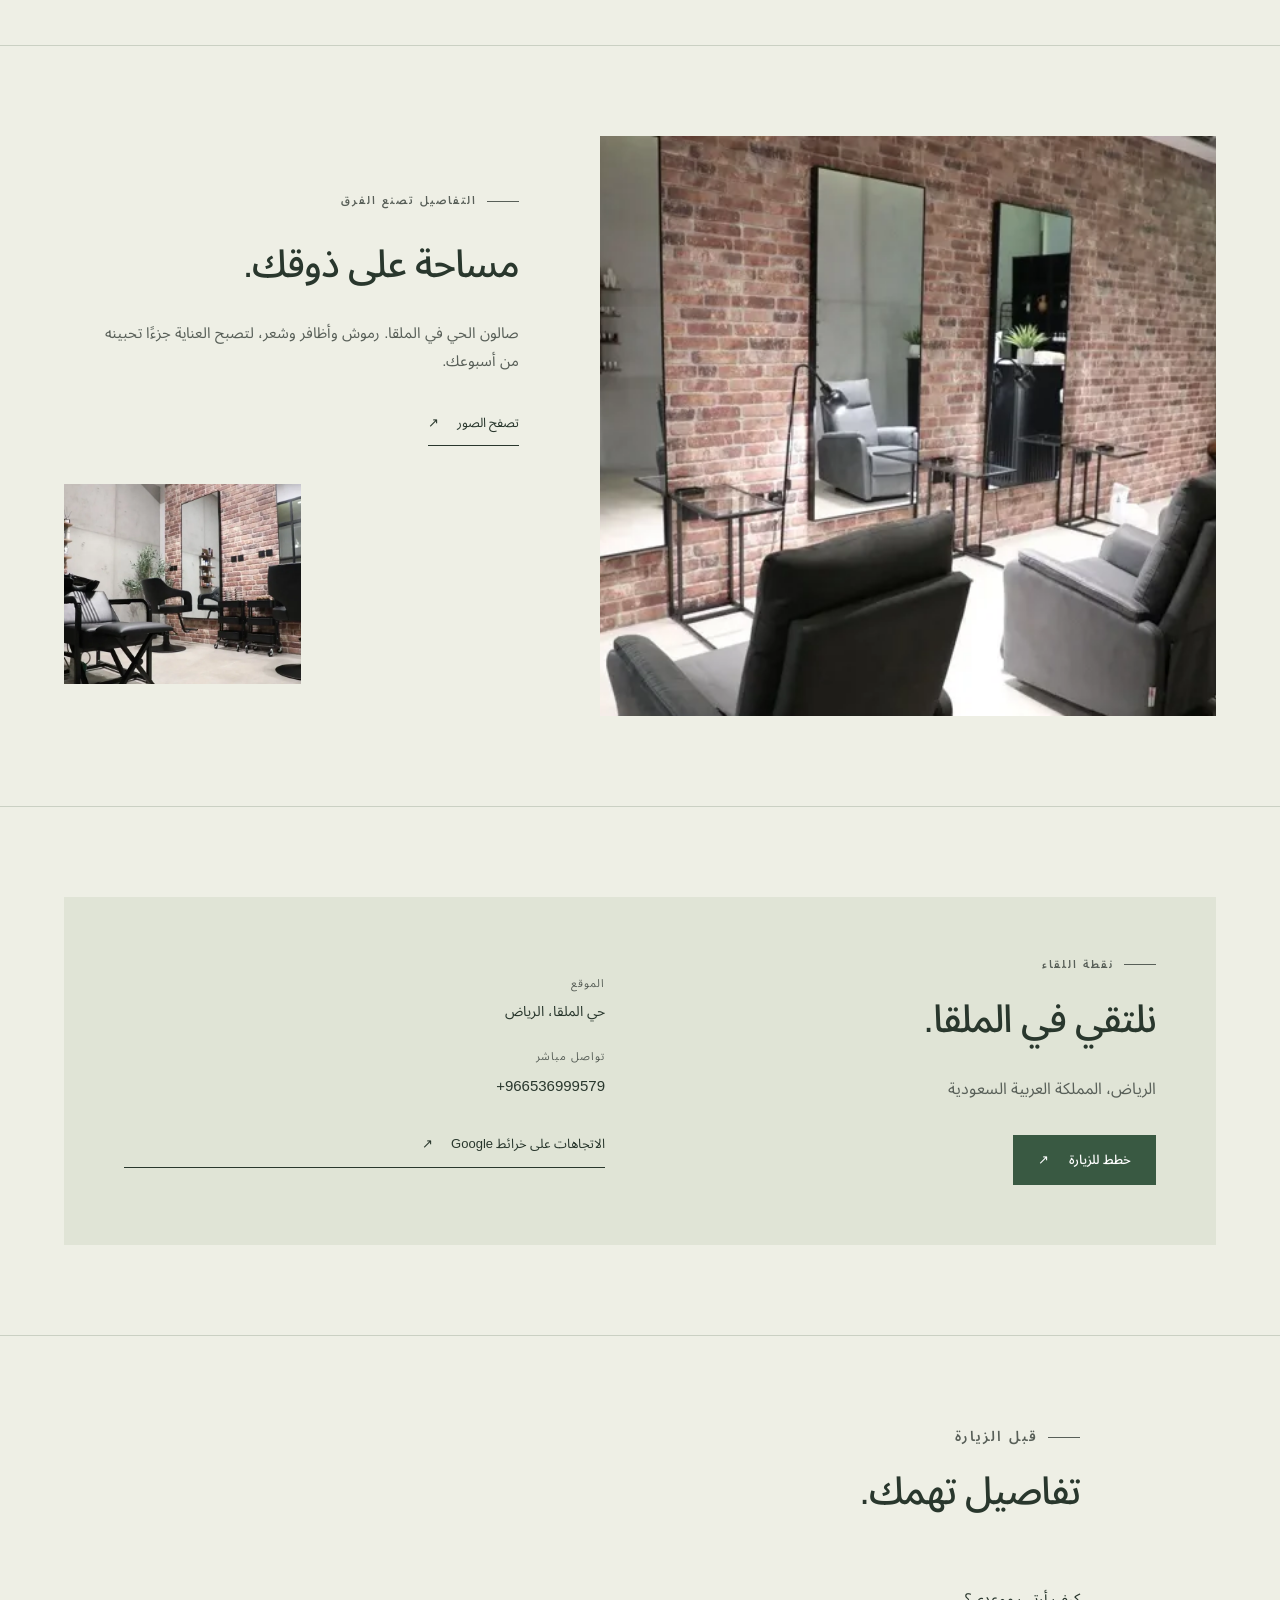
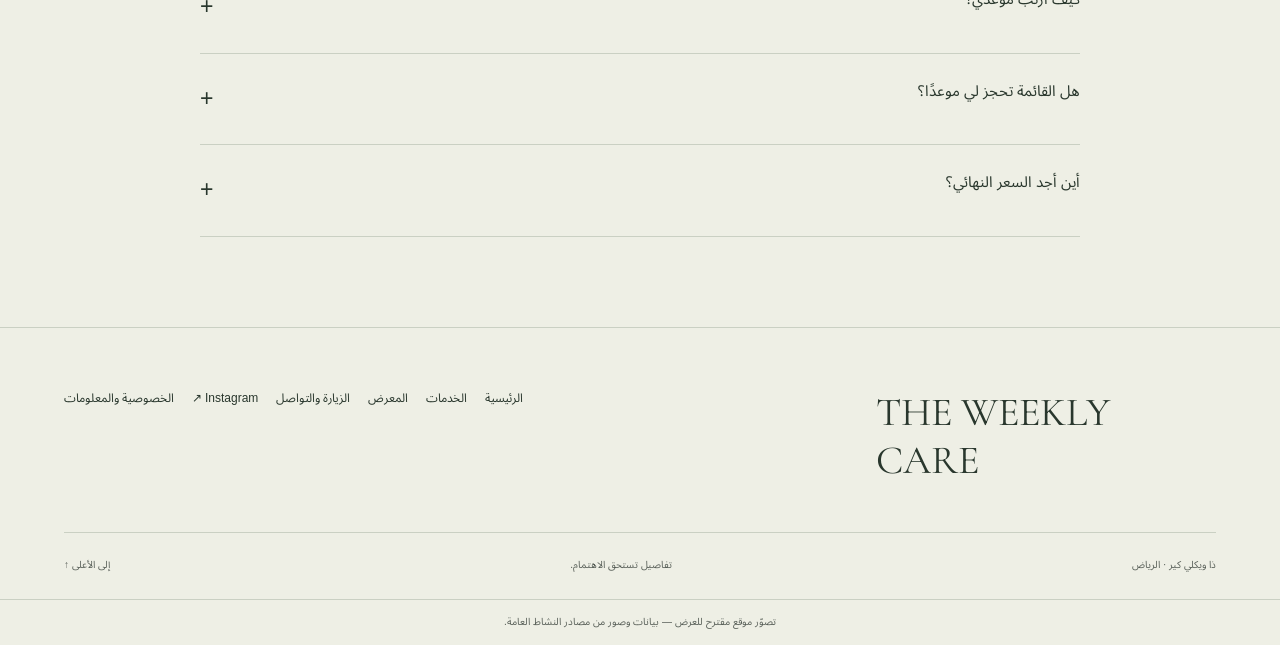
==== commit f751309c: "Improve responsive images and text contrast" ====
--- a/index.html
+++ b/index.html
@@ -1 +1 @@
-<!doctype html><html lang="ar" dir="rtl"><head><meta charset="utf-8"><meta name="viewport" content="width=device-width,initial-scale=1"><title>ذا ويكلي كير | ذا ويكلي كير — الرياض</title><meta name="description" content="صالون الحي في الملقا. رموش وأظافر وشعر، لتصبح العناية جزءًا تحبينه من أسبوعك."><meta name="robots" content="noindex,nofollow"><meta name="theme-color" content="#f4f1e9"><link rel="canonical" href="https://az212z.github.io/weekly-care-riyadh/index.html"><meta property="og:title" content="ذا ويكلي كير | ذا ويكلي كير — الرياض"><meta property="og:description" content="صالون الحي في الملقا. رموش وأظافر وشعر، لتصبح العناية جزءًا تحبينه من أسبوعك."><meta property="og:type" content="website"><meta property="og:image" content="https://az212z.github.io/weekly-care-riyadh/assets/image-0.webp"><meta property="og:url" content="https://az212z.github.io/weekly-care-riyadh/index.html"><link rel="icon" href="assets/favicon.svg" type="image/svg+xml"><link rel="stylesheet" href="assets/site.css"><link rel="preload" href="assets/arabic.woff2" as="font" type="font/woff2" crossorigin><script src="assets/site.js" defer></script></head><body class="editorial"><a class="skip" href="#main">تجاوز إلى المحتوى</a><header class="top"><div class="wrap nav"><a class="wordmark" href="index.html" dir="ltr">THE WEEKLY CARE<small>ذا ويكلي كير · RIYADH</small></a><nav class="navlinks" id="navigation" aria-label="التنقل الرئيسي"><a href="index.html" aria-current=page>الرئيسية</a><a href="services.html" >الخدمات</a><a href="gallery.html" >المعرض</a><a href="contact.html" >الزيارة والتواصل</a></nav><div class="tools"><button type="button" class="bare theme-toggle" aria-label="تغيير المظهر">المظهر</button><button type="button" class="bare saved-open">قائمتي <span data-count>0</span></button><a class="bare" href="en/index.html" lang="en">EN</a><button class="bare menu-toggle" aria-expanded="false" aria-controls="navigation">القائمة</button></div></div></header><main id="main"><section class="hero reveal"><div class="wrap big-type">THE WEEKLY CARE</div><div class="wrap hero-grid"><div class="hero-copy"><p class="eyebrow"><span class="line"></span>الملقا، الرياض</p><h1>موعدك الحلو، كل أسبوع.</h1><p class="lede">صالون الحي في الملقا. رموش وأظافر وشعر، لتصبح العناية جزءًا تحبينه من أسبوعك.</p><div class="actions"><a class="btn " href="https://www.fresha.com/a/the-weekly-care-dh-wykly-kyr-riyadh-the-weekly-rrmc2678-ldhn-al-malqa-riyadh-13524-saudi-arabia-tanmrrhk">احجزي موعدك<span aria-hidden="true">↗</span></a><a class="btn secondary" href="services.html">اكتشف الخدمات<span aria-hidden="true">↗</span></a></div></div><div class="hero-visual"><img class="main-image" src="assets/image-0.webp" width="1590" height="900" alt="ذا ويكلي كير — صور المكان" fetchpriority=high decoding="async"><img class="secondary-image" src="assets/image-1.webp" width="1600" height="884" alt="ذا ويكلي كير — صور المكان" loading=lazy decoding="async"><div class="image-caption"><span>من الصور المنشورة للنشاط</span><span>01 / 06</span></div></div></div><div class="wrap hero-foot"><span>ذا ويكلي كير</span><span>اكتشف · اختر · تواصل</span><a href="#discover">تابع الاكتشاف ↓</a></div></section><div id="discover"></div><section class="chapter"><div class="wrap"><div class="section-head"><div><p class="eyebrow"><span class="line"></span>اختيارات تبدأ بك</p><h2>كل تفصيلة، باختيارك.</h2></div><a class="textlink" href="services.html">قائمة الخدمات كاملة<span aria-hidden="true">↗</span></a></div><div class="service-preview"><article class="service-row" data-service="0"><span class="number">01</span><div><h3>رموش كلاسيكية شهرية</h3><p>1 ساعة · 50 دقيقة</p></div><div class="row-end"><span class="price">350 ر.س</span><button type="button" data-save="0" aria-label="إضافة رموش كلاسيكية شهرية" aria-pressed="false">+</button></div></article><article class="service-row" data-service="1"><span class="number">02</span><div><h3>ذا ويكلي بدكير</h3><p>45 دقيقة</p></div><div class="row-end"><span class="price">110 ر.س</span><button type="button" data-save="1" aria-label="إضافة ذا ويكلي بدكير" aria-pressed="false">+</button></div></article><article class="service-row" data-service="2"><span class="number">03</span><div><h3>كلاسيك مانكير</h3><p>30 دقيقة</p></div><div class="row-end"><span class="price">85 ر.س</span><button type="button" data-save="2" aria-label="إضافة كلاسيك مانكير" aria-pressed="false">+</button></div></article><article class="service-row" data-service="3"><span class="number">04</span><div><h3>ذا ويكلي نيل كير بادكير  مانيكر  مع كلاسيك لليد و الرجل - the weekly nails care</h3><p>45 دقيقة</p></div><div class="row-end"><span class="price">من 196 ر.س</span><button type="button" data-save="3" aria-label="إضافة ذا ويكلي نيل كير بادكير  مانيكر  مع كلاسيك لليد و الرجل - the weekly nails care" aria-pressed="false">+</button></div></article></div></div></section><section class="chapter"><div class="wrap space-grid"><img class="" src="assets/image-1.webp" width="1600" height="884" alt="ذا ويكلي كير — صور المكان" loading=lazy decoding="async"><div class="space-copy"><p class="eyebrow"><span class="line"></span>التفاصيل تصنع الفرق</p><h2>مساحة على ذوقك.</h2><p>صالون الحي في الملقا. رموش وأظافر وشعر، لتصبح العناية جزءًا تحبينه من أسبوعك.</p><a class="textlink" href="gallery.html">تصفح الصور<span aria-hidden="true">↗</span></a><div class="small-picture"><img class="" src="assets/image-2.webp" width="1254" height="900" alt="ذا ويكلي كير — صور المكان" loading=lazy decoding="async"></div></div></div></section><section class="chapter"><div class="wrap visit-panel"><div><p class="eyebrow"><span class="line"></span>نقطة اللقاء</p><h2>نلتقي في الملقا.</h2><p class="lede">الرياض، المملكة العربية السعودية</p><a class="btn " href="contact.html">خطط للزيارة<span aria-hidden="true">↗</span></a></div><div class="visit-details"><div><small>الموقع</small><p>حي الملقا، الرياض</p></div><div><small>تواصل مباشر</small><a dir="ltr" href="tel:+966536999579">+966536999579</a></div><a class="textlink" href="https://www.google.com/maps/search/?api=1&amp;query=24.812313079833984,46.60118865966797">الاتجاهات على خرائط Google<span aria-hidden="true">↗</span></a></div></div></section><section class="chapter"><div class="wrap faq"><div class="section-head"><div><p class="eyebrow"><span class="line"></span>قبل الزيارة</p><h2>تفاصيل تهمك.</h2></div></div><details><summary>كيف أرتب موعدي؟</summary><p>اختاري الخدمة ثم انتقلي إلى Fresha لمراجعة الأوقات المتاحة وإتمام الحجز.</p></details><details><summary>هل القائمة تحجز لي موعدًا؟</summary><p>قائمة الاهتمام تساعدك في تجميع الخدمات. لا يتم تثبيت أي موعد من خلال إضافتها؛ الحجز أو التأكيد يتم مع مقدم الخدمة.</p></details><details><summary>أين أجد السعر النهائي؟</summary><p>الأسعار الظاهرة من القائمة المنشورة وقد تتغير بحسب الاختيارات. راجع السعر النهائي وشروط الخدمة عند الحجز أو قبل تأكيد الطلب.</p></details></div></section></main><footer class="footer"><div class="wrap"><div class="footer-top"><div class="footer-title" dir="ltr">THE WEEKLY CARE</div><div class="footer-links"><a href="index.html">الرئيسية</a><a href="services.html">الخدمات</a><a href="gallery.html">المعرض</a><a href="contact.html">الزيارة والتواصل</a><a href="https://www.instagram.com/theweeklycare?igsh=aG9mN3R3YmlqY2Jw&amp;utm_source=qr">Instagram ↗</a><a href="privacy.html">الخصوصية والمعلومات</a></div></div><div class="footer-bottom"><span>ذا ويكلي كير · الرياض</span><span>تفاصيل تستحق الاهتمام.</span><a href="#main">إلى الأعلى ↑</a></div></div></footer><div class="preview-label">تصوّر موقع مقترح للعرض — بيانات وصور من مصادر النشاط العامة.</div><div class="mobile-dock"><a class="btn " href="https://www.fresha.com/a/the-weekly-care-dh-wykly-kyr-riyadh-the-weekly-rrmc2678-ldhn-al-malqa-riyadh-13524-saudi-arabia-tanmrrhk">احجزي موعدك<span aria-hidden="true">↗</span></a><button class="bare saved-open">قائمتي <span data-count>0</span></button></div><dialog id="saved-dialog" class="dialog" aria-labelledby="saved-title"><div class="dialog-head"><h2 id="saved-title">قائمة اهتمامك</h2><button class="close-dialog" data-close aria-label="إغلاق">×</button></div><p class="note">اختيارات محفوظة في جهازك لتسهيل الاستفسار. ليست حجزًا أو طلبًا مؤكدًا.</p><ul class="saved-items"></ul><div class="actions"><a class="btn" id="saved-wa" href="#">استفسر عبر واتساب</a><button class="btn secondary" id="copy-list">نسخ القائمة</button></div></dialog><dialog id="lightbox" class="dialog lightbox" aria-labelledby="lightbox-caption"><div class="dialog-head"><p id="lightbox-caption"></p><button class="close-dialog" data-close aria-label="إغلاق الصورة">×</button></div><img id="lightbox-image" alt=""></dialog><div class="toast" role="status" hidden></div><script id="site-data" type="application/json">{"slug": "weekly-care-riyadh", "name": "ذا ويكلي كير", "phone": "966536999579", "services": [{"name": "رموش كلاسيكية شهرية | Monthly Classic Lashes", "category": "مختارات | Featured", "price": 350, "variable": false, "duration": "PT1H50M", "url": "https://www.fresha.com/a/the-weekly-care-dh-wykly-kyr-riyadh-the-weekly-rrmc2678-ldhn-al-malqa-riyadh-13524-saudi-arabia-tanmrrhk/booking?offerItemId=s:24422898"}, {"name": "ذا ويكلي بدكير  | The Weekly Pedi", "category": "مختارات | Featured", "price": 110, "variable": false, "duration": "PT45M", "url": "https://www.fresha.com/a/the-weekly-care-dh-wykly-kyr-riyadh-the-weekly-rrmc2678-ldhn-al-malqa-riyadh-13524-saudi-arabia-tanmrrhk/booking?offerItemId=s:24423070"}, {"name": "كلاسيك مانكير | Classic Manicure", "category": "مختارات | Featured", "price": 85, "variable": false, "duration": "PT30M", "url": "https://www.fresha.com/a/the-weekly-care-dh-wykly-kyr-riyadh-the-weekly-rrmc2678-ldhn-al-malqa-riyadh-13524-saudi-arabia-tanmrrhk/booking?offerItemId=s:24423069"}, {"name": "ذا ويكلي نيل كير بادكير  مانيكر  مع كلاسيك لليد و الرجل - the weekly nails care", "category": "مختارات | Featured", "price": 196, "variable": true, "duration": "PT45M", "url": "https://www.fresha.com/a/the-weekly-care-dh-wykly-kyr-riyadh-the-weekly-rrmc2678-ldhn-al-malqa-riyadh-13524-saudi-arabia-tanmrrhk/booking?offerItemId=p:1907544"}, {"name": "رموش ماسكارا افكت شهرية | Monthly Mascara Effect Lashes", "category": "تركيب رموش | Lash Extensions", "price": 400, "variable": false, "duration": "PT1H50M", "url": "https://www.fresha.com/a/the-weekly-care-dh-wykly-kyr-riyadh-the-weekly-rrmc2678-ldhn-al-malqa-riyadh-13524-saudi-arabia-tanmrrhk/booking?offerItemId=s:24422896"}, {"name": "رموش هايبرد شهرية | Monthly Hybrid Lashes", "category": "تركيب رموش | Lash Extensions", "price": 450, "variable": false, "duration": "PT1H50M", "url": "https://www.fresha.com/a/the-weekly-care-dh-wykly-kyr-riyadh-the-weekly-rrmc2678-ldhn-al-malqa-riyadh-13524-saudi-arabia-tanmrrhk/booking?offerItemId=s:24422888"}, {"name": "رموش كثيفة شهرية | Monthly Volume Lashes", "category": "تركيب رموش | Lash Extensions", "price": 550, "variable": false, "duration": "PT1H50M", "url": "https://www.fresha.com/a/the-weekly-care-dh-wykly-kyr-riyadh-the-weekly-rrmc2678-ldhn-al-malqa-riyadh-13524-saudi-arabia-tanmrrhk/booking?offerItemId=s:24422884"}, {"name": "رموش حرير شهرية | Monthly Silk Lashes", "category": "تركيب رموش | Lash Extensions", "price": 600, "variable": false, "duration": "PT1H55M", "url": "https://www.fresha.com/a/the-weekly-care-dh-wykly-kyr-riyadh-the-weekly-rrmc2678-ldhn-al-malqa-riyadh-13524-saudi-arabia-tanmrrhk/booking?offerItemId=s:24422809"}, {"name": "رتوش رموش كلاسيكية | Refill Classic Lashes", "category": "تركيب رموش | Lash Extensions", "price": 250, "variable": false, "duration": "PT1H50M", "url": "https://www.fresha.com/a/the-weekly-care-dh-wykly-kyr-riyadh-the-weekly-rrmc2678-ldhn-al-malqa-riyadh-13524-saudi-arabia-tanmrrhk/booking?offerItemId=s:24422788"}, {"name": "رتوش ماسكارا افكت | Refill Mascara Effect Lashes", "category": "تركيب رموش | Lash Extensions", "price": 280, "variable": false, "duration": "PT1H50M", "url": "https://www.fresha.com/a/the-weekly-care-dh-wykly-kyr-riyadh-the-weekly-rrmc2678-ldhn-al-malqa-riyadh-13524-saudi-arabia-tanmrrhk/booking?offerItemId=s:24422786"}, {"name": "رتوش هايبرد | Refill Hybrid Lashes", "category": "تركيب رموش | Lash Extensions", "price": 300, "variable": false, "duration": "PT1H50M", "url": "https://www.fresha.com/a/the-weekly-care-dh-wykly-kyr-riyadh-the-weekly-rrmc2678-ldhn-al-malqa-riyadh-13524-saudi-arabia-tanmrrhk/booking?offerItemId=s:24419531"}, {"name": "رتوش كثيفة | Refill Volume Lashes", "category": "تركيب رموش | Lash Extensions", "price": 320, "variable": false, "duration": "PT1H50M", "url": "https://www.fresha.com/a/the-weekly-care-dh-wykly-kyr-riyadh-the-weekly-rrmc2678-ldhn-al-malqa-riyadh-13524-saudi-arabia-tanmrrhk/booking?offerItemId=s:24419530"}, {"name": "رتوش حرير | Refill Silk Lashes", "category": "تركيب رموش | Lash Extensions", "price": 350, "variable": false, "duration": "PT1H50M", "url": "https://www.fresha.com/a/the-weekly-care-dh-wykly-kyr-riyadh-the-weekly-rrmc2678-ldhn-al-malqa-riyadh-13524-saudi-arabia-tanmrrhk/booking?offerItemId=s:24419527"}, {"name": "إزالة رموش | Lash Removal", "category": "تركيب رموش | Lash Extensions", "price": 80, "variable": false, "duration": "PT30M", "url": "https://www.fresha.com/a/the-weekly-care-dh-wykly-kyr-riyadh-the-weekly-rrmc2678-ldhn-al-malqa-riyadh-13524-saudi-arabia-tanmrrhk/booking?offerItemId=s:24419522"}, {"name": "ذا ويكلي مانكير سبا | The Weekly Mani Spa", "category": "العناية باليد والقدم | Hand & Feet Care", "price": 110, "variable": false, "duration": "PT45M", "url": "https://www.fresha.com/a/the-weekly-care-dh-wykly-kyr-riyadh-the-weekly-rrmc2678-ldhn-al-malqa-riyadh-13524-saudi-arabia-tanmrrhk/booking?offerItemId=s:24423072"}, {"name": "كلاسيك بدكير | Classic Pedicure", "category": "العناية باليد والقدم | Hand & Feet Care", "price": 85, "variable": false, "duration": "PT45M", "url": "https://www.fresha.com/a/the-weekly-care-dh-wykly-kyr-riyadh-the-weekly-rrmc2678-ldhn-al-malqa-riyadh-13524-saudi-arabia-tanmrrhk/booking?offerItemId=s:24423066"}, {"name": "مانكير روسي | Russian Manicure", "category": "العناية باليد والقدم | Hand & Feet Care", "price": 100, "variable": false, "duration": "PT45M", "url": "https://www.fresha.com/a/the-weekly-care-dh-wykly-kyr-riyadh-the-weekly-rrmc2678-ldhn-al-malqa-riyadh-13524-saudi-arabia-tanmrrhk/booking?offerItemId=s:24423059"}, {"name": "بدكير روسي | Russian Pedicure", "category": "العناية باليد والقدم | Hand & Feet Care", "price": 100, "variable": false, "duration": "PT45M", "url": "https://www.fresha.com/a/the-weekly-care-dh-wykly-kyr-riyadh-the-weekly-rrmc2678-ldhn-al-malqa-riyadh-13524-saudi-arabia-tanmrrhk/booking?offerItemId=s:24423056"}, {"name": "مساج | Massage", "category": "العناية باليد والقدم | Hand & Feet Care", "price": 50, "variable": false, "duration": "PT15M", "url": "https://www.fresha.com/a/the-weekly-care-dh-wykly-kyr-riyadh-the-weekly-rrmc2678-ldhn-al-malqa-riyadh-13524-saudi-arabia-tanmrrhk/booking?offerItemId=s:24423051"}, {"name": "ماسك مرطب لليد أو الرجل | Moisturizing Mask – Hand or Feet", "category": "العناية باليد والقدم | Hand & Feet Care", "price": 20, "variable": false, "duration": "PT20M", "url": "https://www.fresha.com/a/the-weekly-care-dh-wykly-kyr-riyadh-the-weekly-rrmc2678-ldhn-al-malqa-riyadh-13524-saudi-arabia-tanmrrhk/booking?offerItemId=s:24423049"}, {"name": "ذا ويكلي بياب | The Weekly BIAB", "category": "المناكير | Polish", "price": 250, "variable": false, "duration": "PT1H30M", "url": "https://www.fresha.com/a/the-weekly-care-dh-wykly-kyr-riyadh-the-weekly-rrmc2678-ldhn-al-malqa-riyadh-13524-saudi-arabia-tanmrrhk/booking?offerItemId=s:24423036"}, {"name": "ذا ويكلي جل | The Weekly Gel", "category": "المناكير | Polish", "price": 140, "variable": false, "duration": "PT1H30M", "url": "https://www.fresha.com/a/the-weekly-care-dh-wykly-kyr-riyadh-the-weekly-rrmc2678-ldhn-al-malqa-riyadh-13524-saudi-arabia-tanmrrhk/booking?offerItemId=s:24423031"}, {"name": "لون جل فرنش | Gel French", "category": "المناكير | Polish", "price": 120, "variable": false, "duration": "PT1H30M", "url": "https://www.fresha.com/a/the-weekly-care-dh-wykly-kyr-riyadh-the-weekly-rrmc2678-ldhn-al-malqa-riyadh-13524-saudi-arabia-tanmrrhk/booking?offerItemId=s:24423029"}, {"name": "لون جل اومبري | Gel Ombre", "category": "المناكير | Polish", "price": 120, "variable": false, "duration": "PT1H30M", "url": "https://www.fresha.com/a/the-weekly-care-dh-wykly-kyr-riyadh-the-weekly-rrmc2678-ldhn-al-malqa-riyadh-13524-saudi-arabia-tanmrrhk/booking?offerItemId=s:24423026"}, {"name": "لون جل كات اي | Gel Cat Eye", "category": "المناكير | Polish", "price": 120, "variable": false, "duration": "PT1H30M", "url": "https://www.fresha.com/a/the-weekly-care-dh-wykly-kyr-riyadh-the-weekly-rrmc2678-ldhn-al-malqa-riyadh-13524-saudi-arabia-tanmrrhk/booking?offerItemId=s:24423020"}, {"name": "لون جل كروم | Chrome Gel", "category": "المناكير | Polish", "price": 120, "variable": false, "duration": "PT1H30M", "url": "https://www.fresha.com/a/the-weekly-care-dh-wykly-kyr-riyadh-the-weekly-rrmc2678-ldhn-al-malqa-riyadh-13524-saudi-arabia-tanmrrhk/booking?offerItemId=s:24423017"}, {"name": "لون جل | Gel Color", "category": "المناكير | Polish", "price": 80, "variable": false, "duration": "PT1H30M", "url": "https://www.fresha.com/a/the-weekly-care-dh-wykly-kyr-riyadh-the-weekly-rrmc2678-ldhn-al-malqa-riyadh-13524-saudi-arabia-tanmrrhk/booking?offerItemId=s:24423013"}, {"name": "لون كلاسيك فرنش | Classic French Color", "category": "المناكير | Polish", "price": 80, "variable": false, "duration": "PT1H30M", "url": "https://www.fresha.com/a/the-weekly-care-dh-wykly-kyr-riyadh-the-weekly-rrmc2678-ldhn-al-malqa-riyadh-13524-saudi-arabia-tanmrrhk/booking?offerItemId=s:24423008"}, {"name": "لون كلاسيك | Classic Color", "category": "المناكير | Polish", "price": 40, "variable": false, "duration": "PT15M", "url": "https://www.fresha.com/a/the-weekly-care-dh-wykly-kyr-riyadh-the-weekly-rrmc2678-ldhn-al-malqa-riyadh-13524-saudi-arabia-tanmrrhk/booking?offerItemId=s:24423006"}, {"name": "فايبر جلاس مع بياب | Fiber Glass Extension & BIAB", "category": "تركيب أظافر | Nail Extensions", "price": 350, "variable": false, "duration": "PT3H", "url": "https://www.fresha.com/a/the-weekly-care-dh-wykly-kyr-riyadh-the-weekly-rrmc2678-ldhn-al-malqa-riyadh-13524-saudi-arabia-tanmrrhk/booking?offerItemId=s:24422945"}, {"name": "أظافر اسبوعية جاهزه للتركيب مع لون جل | Press on Weekly Nails with gel color", "category": "تركيب أظافر | Nail Extensions", "price": 225, "variable": false, "duration": "PT1H30M", "url": "https://www.fresha.com/a/the-weekly-care-dh-wykly-kyr-riyadh-the-weekly-rrmc2678-ldhn-al-malqa-riyadh-13524-saudi-arabia-tanmrrhk/booking?offerItemId=s:24422943"}, {"name": "إعادة تعبئة هارد جل | Hard Gel Refill", "category": "تركيب أظافر | Nail Extensions", "price": 250, "variable": false, "duration": "PT1H30M", "url": "https://www.fresha.com/a/the-weekly-care-dh-wykly-kyr-riyadh-the-weekly-rrmc2678-ldhn-al-malqa-riyadh-13524-saudi-arabia-tanmrrhk/booking?offerItemId=s:24422941"}, {"name": "أظافر اسبوعية جاهزه للتركيب مع لون كلاسيك | Press on Weekly Nails with classic color", "category": "تركيب أظافر | Nail Extensions", "price": 175, "variable": false, "duration": "PT1H30M", "url": "https://www.fresha.com/a/the-weekly-care-dh-wykly-kyr-riyadh-the-weekly-rrmc2678-ldhn-al-malqa-riyadh-13524-saudi-arabia-tanmrrhk/booking?offerItemId=s:24514238"}, {"name": "إعادة تعبئة فايبر جلاس | Fiber Glass Refill", "category": "تركيب أظافر | Nail Extensions", "price": 250, "variable": false, "duration": "PT1H", "url": "https://www.fresha.com/a/the-weekly-care-dh-wykly-kyr-riyadh-the-weekly-rrmc2678-ldhn-al-malqa-riyadh-13524-saudi-arabia-tanmrrhk/booking?offerItemId=s:24422939"}, {"name": "ترميم ظفر مكسور | Repair a Broken Nail", "category": "تركيب أظافر | Nail Extensions", "price": 40, "variable": false, "duration": "PT10M", "url": "https://www.fresha.com/a/the-weekly-care-dh-wykly-kyr-riyadh-the-weekly-rrmc2678-ldhn-al-malqa-riyadh-13524-saudi-arabia-tanmrrhk/booking?offerItemId=s:24422936"}, {"name": "ازالة جل أو أظافر أسبوعية | Gel or Weekly Nails Removal", "category": "الإزالة | Removal", "price": 80, "variable": false, "duration": "PT30M", "url": "https://www.fresha.com/a/the-weekly-care-dh-wykly-kyr-riyadh-the-weekly-rrmc2678-ldhn-al-malqa-riyadh-13524-saudi-arabia-tanmrrhk/booking?offerItemId=s:24422927"}, {"name": "ازالة بياب أو تركيب | BIAB or Nail Extensions Removal", "category": "الإزالة | Removal", "price": 120, "variable": false, "duration": "PT1H", "url": "https://www.fresha.com/a/the-weekly-care-dh-wykly-kyr-riyadh-the-weekly-rrmc2678-ldhn-al-malqa-riyadh-13524-saudi-arabia-tanmrrhk/booking?offerItemId=s:24422926"}, {"name": "تنظيف بشره - facial", "category": "العناية بالبشرة | Skin Care", "price": 150, "variable": false, "duration": "PT1H20M", "url": "https://www.fresha.com/a/the-weekly-care-dh-wykly-kyr-riyadh-the-weekly-rrmc2678-ldhn-al-malqa-riyadh-13524-saudi-arabia-tanmrrhk/booking?offerItemId=s:25113154"}, {"name": "تنسيق وفتلة حواجب | Eyebrow Shaping & Threading", "category": "العناية بالبشرة | Skin Care", "price": 70, "variable": false, "duration": "PT15M", "url": "https://www.fresha.com/a/the-weekly-care-dh-wykly-kyr-riyadh-the-weekly-rrmc2678-ldhn-al-malqa-riyadh-13524-saudi-arabia-tanmrrhk/booking?offerItemId=s:24422924"}, {"name": "تشقير حواجب | Eyebrow Bleaching", "category": "العناية بالبشرة | Skin Care", "price": 80, "variable": false, "duration": "PT15M", "url": "https://www.fresha.com/a/the-weekly-care-dh-wykly-kyr-riyadh-the-weekly-rrmc2678-ldhn-al-malqa-riyadh-13524-saudi-arabia-tanmrrhk/booking?offerItemId=s:24422921"}, {"name": "إزالة شعر فوق الشفة | Upper Lip Hair Removal", "category": "العناية بالبشرة | Skin Care", "price": 50, "variable": false, "duration": "PT15M", "url": "https://www.fresha.com/a/the-weekly-care-dh-wykly-kyr-riyadh-the-weekly-rrmc2678-ldhn-al-malqa-riyadh-13524-saudi-arabia-tanmrrhk/booking?offerItemId=s:24422918"}, {"name": "واكس أو فتلة وجه | Full Face Wax or Threading", "category": "العناية بالبشرة | Skin Care", "price": 100, "variable": false, "duration": "PT30M", "url": "https://www.fresha.com/a/the-weekly-care-dh-wykly-kyr-riyadh-the-weekly-rrmc2678-ldhn-al-malqa-riyadh-13524-saudi-arabia-tanmrrhk/booking?offerItemId=s:24422915"}, {"name": "صبغة رموش | Lash Tint", "category": "العناية بالبشرة | Skin Care", "price": 40, "variable": false, "duration": "PT20M", "url": "https://www.fresha.com/a/the-weekly-care-dh-wykly-kyr-riyadh-the-weekly-rrmc2678-ldhn-al-malqa-riyadh-13524-saudi-arabia-tanmrrhk/booking?offerItemId=s:24422909"}, {"name": "صبغة حواجب | Eyebrow Tint", "category": "العناية بالبشرة | Skin Care", "price": 40, "variable": false, "duration": "PT20M", "url": "https://www.fresha.com/a/the-weekly-care-dh-wykly-kyr-riyadh-the-weekly-rrmc2678-ldhn-al-malqa-riyadh-13524-saudi-arabia-tanmrrhk/booking?offerItemId=s:24422907"}, {"name": "سشوار ستريت | Straight Blow Dry", "category": "سشوار | Blow Dry", "price": 80, "variable": true, "duration": "PT1H", "url": "https://www.fresha.com/a/the-weekly-care-dh-wykly-kyr-riyadh-the-weekly-rrmc2678-ldhn-al-malqa-riyadh-13524-saudi-arabia-tanmrrhk/booking?offerItemId=s:24419488"}, {"name": "ويفي فير | Wavy Fair", "category": "سشوار | Blow Dry", "price": 150, "variable": true, "duration": "PT1H30M", "url": "https://www.fresha.com/a/the-weekly-care-dh-wykly-kyr-riyadh-the-weekly-rrmc2678-ldhn-al-malqa-riyadh-13524-saudi-arabia-tanmrrhk/booking?offerItemId=s:24419486"}, {"name": "بنس | Hair Pin", "category": "سشوار | Blow Dry", "price": 5, "variable": false, "duration": "PT1H", "url": "https://www.fresha.com/a/the-weekly-care-dh-wykly-kyr-riyadh-the-weekly-rrmc2678-ldhn-al-malqa-riyadh-13524-saudi-arabia-tanmrrhk/booking?offerItemId=s:24419483"}, {"name": "ذا ويكلي هير كير - The weekly hair care", "category": "معالجات الشعر | Hair Treatments", "price": 200, "variable": false, "duration": "PT1H", "url": "https://www.fresha.com/a/the-weekly-care-dh-wykly-kyr-riyadh-the-weekly-rrmc2678-ldhn-al-malqa-riyadh-13524-saudi-arabia-tanmrrhk/booking?offerItemId=s:24666356"}, {"name": "معالج البي بي كريم | BB Cream Treatment", "category": "معالجات الشعر | Hair Treatments", "price": 800, "variable": true, "duration": "PT2H", "url": "https://www.fresha.com/a/the-weekly-care-dh-wykly-kyr-riyadh-the-weekly-rrmc2678-ldhn-al-malqa-riyadh-13524-saudi-arabia-tanmrrhk/booking?offerItemId=s:24419496"}, {"name": "جذور | Roots", "category": "صبغة الشعر | Hair Color", "price": 120, "variable": false, "duration": "PT2H", "url": "https://www.fresha.com/a/the-weekly-care-dh-wykly-kyr-riyadh-the-weekly-rrmc2678-ldhn-al-malqa-riyadh-13524-saudi-arabia-tanmrrhk/booking?offerItemId=s:24419476"}, {"name": "صبغة لون واحد | One Color", "category": "صبغة الشعر | Hair Color", "price": 300, "variable": true, "duration": "PT2H", "url": "https://www.fresha.com/a/the-weekly-care-dh-wykly-kyr-riyadh-the-weekly-rrmc2678-ldhn-al-malqa-riyadh-13524-saudi-arabia-tanmrrhk/booking?offerItemId=s:24419467"}, {"name": "رنساج | Hair Rinsage", "category": "صبغة الشعر | Hair Color", "price": 200, "variable": true, "duration": "PT2H", "url": "https://www.fresha.com/a/the-weekly-care-dh-wykly-kyr-riyadh-the-weekly-rrmc2678-ldhn-al-malqa-riyadh-13524-saudi-arabia-tanmrrhk/booking?offerItemId=s:24419458"}, {"name": "جلسة K18", "category": "العناية بالشعر | Hair Care", "price": 80, "variable": false, "duration": "PT30M", "url": "https://www.fresha.com/a/the-weekly-care-dh-wykly-kyr-riyadh-the-weekly-rrmc2678-ldhn-al-malqa-riyadh-13524-saudi-arabia-tanmrrhk/booking?offerItemId=s:24765060"}, {"name": "غسيل وتجفيف | Hair Wash & Dry", "category": "العناية بالشعر | Hair Care", "price": 50, "variable": false, "duration": "PT30M", "url": "https://www.fresha.com/a/the-weekly-care-dh-wykly-kyr-riyadh-the-weekly-rrmc2678-ldhn-al-malqa-riyadh-13524-saudi-arabia-tanmrrhk/booking?offerItemId=s:24419518"}, {"name": "قص أطراف | Hair Trim", "category": "العناية بالشعر | Hair Care", "price": 50, "variable": false, "duration": "PT30M", "url": "https://www.fresha.com/a/the-weekly-care-dh-wykly-kyr-riyadh-the-weekly-rrmc2678-ldhn-al-malqa-riyadh-13524-saudi-arabia-tanmrrhk/booking?offerItemId=s:24419515"}, {"name": "سكرب فروة الرأس كلارا بالنعناع | Clara Hair Detox (Mint)", "category": "العناية بالشعر | Hair Care", "price": 150, "variable": false, "duration": "PT45M", "url": "https://www.fresha.com/a/the-weekly-care-dh-wykly-kyr-riyadh-the-weekly-rrmc2678-ldhn-al-malqa-riyadh-13524-saudi-arabia-tanmrrhk/booking?offerItemId=s:24419514"}]}</script></body></html>+<!doctype html><html lang="ar" dir="rtl"><head><meta charset="utf-8"><meta name="viewport" content="width=device-width,initial-scale=1"><title>ذا ويكلي كير | ذا ويكلي كير — الرياض</title><meta name="description" content="صالون الحي في الملقا. رموش وأظافر وشعر، لتصبح العناية جزءًا تحبينه من أسبوعك."><meta name="robots" content="noindex,nofollow"><meta name="theme-color" content="#f4f1e9"><link rel="canonical" href="https://az212z.github.io/weekly-care-riyadh/index.html"><meta property="og:title" content="ذا ويكلي كير | ذا ويكلي كير — الرياض"><meta property="og:description" content="صالون الحي في الملقا. رموش وأظافر وشعر، لتصبح العناية جزءًا تحبينه من أسبوعك."><meta property="og:type" content="website"><meta property="og:image" content="https://az212z.github.io/weekly-care-riyadh/assets/image-0.webp"><meta property="og:url" content="https://az212z.github.io/weekly-care-riyadh/index.html"><link rel="icon" href="assets/favicon.svg" type="image/svg+xml"><link rel="stylesheet" href="assets/site.css"><link rel="preload" href="assets/arabic.woff2" as="font" type="font/woff2" crossorigin><script src="assets/site.js" defer></script></head><body class="editorial"><a class="skip" href="#main">تجاوز إلى المحتوى</a><header class="top"><div class="wrap nav"><a class="wordmark" href="index.html" dir="ltr">THE WEEKLY CARE<small>ذا ويكلي كير · RIYADH</small></a><nav class="navlinks" id="navigation" aria-label="التنقل الرئيسي"><a href="index.html" aria-current=page>الرئيسية</a><a href="services.html" >الخدمات</a><a href="gallery.html" >المعرض</a><a href="contact.html" >الزيارة والتواصل</a></nav><div class="tools"><button type="button" class="bare theme-toggle" aria-label="تغيير المظهر">المظهر</button><button type="button" class="bare saved-open">قائمتي <span data-count>0</span></button><a class="bare" href="en/index.html" lang="en">EN</a><button class="bare menu-toggle" aria-expanded="false" aria-controls="navigation">القائمة</button></div></div></header><main id="main"><section class="hero reveal"><div class="wrap big-type">THE WEEKLY CARE</div><div class="wrap hero-grid"><div class="hero-copy"><p class="eyebrow"><span class="line"></span>الملقا، الرياض</p><h1>موعدك الحلو، كل أسبوع.</h1><p class="lede">صالون الحي في الملقا. رموش وأظافر وشعر، لتصبح العناية جزءًا تحبينه من أسبوعك.</p><div class="actions"><a class="btn " href="https://www.fresha.com/a/the-weekly-care-dh-wykly-kyr-riyadh-the-weekly-rrmc2678-ldhn-al-malqa-riyadh-13524-saudi-arabia-tanmrrhk">احجزي موعدك<span aria-hidden="true">↗</span></a><a class="btn secondary" href="services.html">اكتشف الخدمات<span aria-hidden="true">↗</span></a></div></div><div class="hero-visual"><img class="main-image" src="assets/image-0.webp" srcset="assets/image-0-480.webp 480w, assets/image-0-800.webp 800w, assets/image-0.webp 1590w" sizes="(max-width: 700px) 90vw, 50vw" width="1590" height="900" alt="ذا ويكلي كير — صور المكان" fetchpriority=high decoding="async"><img class="secondary-image" src="assets/image-1.webp" srcset="assets/image-1-480.webp 480w, assets/image-1-800.webp 800w, assets/image-1.webp 1600w" sizes="(max-width: 700px) 90vw, 50vw" width="1600" height="884" alt="ذا ويكلي كير — صور المكان" loading=lazy decoding="async"><div class="image-caption"><span>من الصور المنشورة للنشاط</span><span>01 / 06</span></div></div></div><div class="wrap hero-foot"><span>ذا ويكلي كير</span><span>اكتشف · اختر · تواصل</span><a href="#discover">تابع الاكتشاف ↓</a></div></section><div id="discover"></div><section class="chapter"><div class="wrap"><div class="section-head"><div><p class="eyebrow"><span class="line"></span>اختيارات تبدأ بك</p><h2>كل تفصيلة، باختيارك.</h2></div><a class="textlink" href="services.html">قائمة الخدمات كاملة<span aria-hidden="true">↗</span></a></div><div class="service-preview"><article class="service-row" data-service="0"><span class="number">01</span><div><h3>رموش كلاسيكية شهرية</h3><p>1 ساعة · 50 دقيقة</p></div><div class="row-end"><span class="price">350 ر.س</span><button type="button" data-save="0" aria-label="إضافة رموش كلاسيكية شهرية" aria-pressed="false">+</button></div></article><article class="service-row" data-service="1"><span class="number">02</span><div><h3>ذا ويكلي بدكير</h3><p>45 دقيقة</p></div><div class="row-end"><span class="price">110 ر.س</span><button type="button" data-save="1" aria-label="إضافة ذا ويكلي بدكير" aria-pressed="false">+</button></div></article><article class="service-row" data-service="2"><span class="number">03</span><div><h3>كلاسيك مانكير</h3><p>30 دقيقة</p></div><div class="row-end"><span class="price">85 ر.س</span><button type="button" data-save="2" aria-label="إضافة كلاسيك مانكير" aria-pressed="false">+</button></div></article><article class="service-row" data-service="3"><span class="number">04</span><div><h3>ذا ويكلي نيل كير بادكير  مانيكر  مع كلاسيك لليد و الرجل - the weekly nails care</h3><p>45 دقيقة</p></div><div class="row-end"><span class="price">من 196 ر.س</span><button type="button" data-save="3" aria-label="إضافة ذا ويكلي نيل كير بادكير  مانيكر  مع كلاسيك لليد و الرجل - the weekly nails care" aria-pressed="false">+</button></div></article></div></div></section><section class="chapter"><div class="wrap space-grid"><img class="" src="assets/image-1.webp" srcset="assets/image-1-480.webp 480w, assets/image-1-800.webp 800w, assets/image-1.webp 1600w" sizes="(max-width: 700px) 90vw, 50vw" width="1600" height="884" alt="ذا ويكلي كير — صور المكان" loading=lazy decoding="async"><div class="space-copy"><p class="eyebrow"><span class="line"></span>التفاصيل تصنع الفرق</p><h2>مساحة على ذوقك.</h2><p>صالون الحي في الملقا. رموش وأظافر وشعر، لتصبح العناية جزءًا تحبينه من أسبوعك.</p><a class="textlink" href="gallery.html">تصفح الصور<span aria-hidden="true">↗</span></a><div class="small-picture"><img class="" src="assets/image-2.webp" srcset="assets/image-2-480.webp 480w, assets/image-2-800.webp 800w, assets/image-2.webp 1254w" sizes="(max-width: 700px) 90vw, 50vw" width="1254" height="900" alt="ذا ويكلي كير — صور المكان" loading=lazy decoding="async"></div></div></div></section><section class="chapter"><div class="wrap visit-panel"><div><p class="eyebrow"><span class="line"></span>نقطة اللقاء</p><h2>نلتقي في الملقا.</h2><p class="lede">الرياض، المملكة العربية السعودية</p><a class="btn " href="contact.html">خطط للزيارة<span aria-hidden="true">↗</span></a></div><div class="visit-details"><div><small>الموقع</small><p>حي الملقا، الرياض</p></div><div><small>تواصل مباشر</small><a dir="ltr" href="tel:+966536999579">+966536999579</a></div><a class="textlink" href="https://www.google.com/maps/search/?api=1&amp;query=24.812313079833984,46.60118865966797">الاتجاهات على خرائط Google<span aria-hidden="true">↗</span></a></div></div></section><section class="chapter"><div class="wrap faq"><div class="section-head"><div><p class="eyebrow"><span class="line"></span>قبل الزيارة</p><h2>تفاصيل تهمك.</h2></div></div><details><summary>كيف أرتب موعدي؟</summary><p>اختاري الخدمة ثم انتقلي إلى Fresha لمراجعة الأوقات المتاحة وإتمام الحجز.</p></details><details><summary>هل القائمة تحجز لي موعدًا؟</summary><p>قائمة الاهتمام تساعدك في تجميع الخدمات. لا يتم تثبيت أي موعد من خلال إضافتها؛ الحجز أو التأكيد يتم مع مقدم الخدمة.</p></details><details><summary>أين أجد السعر النهائي؟</summary><p>الأسعار الظاهرة من القائمة المنشورة وقد تتغير بحسب الاختيارات. راجع السعر النهائي وشروط الخدمة عند الحجز أو قبل تأكيد الطلب.</p></details></div></section></main><footer class="footer"><div class="wrap"><div class="footer-top"><div class="footer-title" dir="ltr">THE WEEKLY CARE</div><div class="footer-links"><a href="index.html">الرئيسية</a><a href="services.html">الخدمات</a><a href="gallery.html">المعرض</a><a href="contact.html">الزيارة والتواصل</a><a href="https://www.instagram.com/theweeklycare?igsh=aG9mN3R3YmlqY2Jw&amp;utm_source=qr">Instagram ↗</a><a href="privacy.html">الخصوصية والمعلومات</a></div></div><div class="footer-bottom"><span>ذا ويكلي كير · الرياض</span><span>تفاصيل تستحق الاهتمام.</span><a href="#main">إلى الأعلى ↑</a></div></div></footer><div class="preview-label">تصوّر موقع مقترح للعرض — بيانات وصور من مصادر النشاط العامة.</div><div class="mobile-dock"><a class="btn " href="https://www.fresha.com/a/the-weekly-care-dh-wykly-kyr-riyadh-the-weekly-rrmc2678-ldhn-al-malqa-riyadh-13524-saudi-arabia-tanmrrhk">احجزي موعدك<span aria-hidden="true">↗</span></a><button class="bare saved-open">قائمتي <span data-count>0</span></button></div><dialog id="saved-dialog" class="dialog" aria-labelledby="saved-title"><div class="dialog-head"><h2 id="saved-title">قائمة اهتمامك</h2><button class="close-dialog" data-close aria-label="إغلاق">×</button></div><p class="note">اختيارات محفوظة في جهازك لتسهيل الاستفسار. ليست حجزًا أو طلبًا مؤكدًا.</p><ul class="saved-items"></ul><div class="actions"><a class="btn" id="saved-wa" href="#">استفسر عبر واتساب</a><button class="btn secondary" id="copy-list">نسخ القائمة</button></div></dialog><dialog id="lightbox" class="dialog lightbox" aria-labelledby="lightbox-caption"><div class="dialog-head"><p id="lightbox-caption"></p><button class="close-dialog" data-close aria-label="إغلاق الصورة">×</button></div><img id="lightbox-image" alt=""></dialog><div class="toast" role="status" hidden></div><script id="site-data" type="application/json">{"slug": "weekly-care-riyadh", "name": "ذا ويكلي كير", "phone": "966536999579", "services": [{"name": "رموش كلاسيكية شهرية | Monthly Classic Lashes", "category": "مختارات | Featured", "price": 350, "variable": false, "duration": "PT1H50M", "url": "https://www.fresha.com/a/the-weekly-care-dh-wykly-kyr-riyadh-the-weekly-rrmc2678-ldhn-al-malqa-riyadh-13524-saudi-arabia-tanmrrhk/booking?offerItemId=s:24422898"}, {"name": "ذا ويكلي بدكير  | The Weekly Pedi", "category": "مختارات | Featured", "price": 110, "variable": false, "duration": "PT45M", "url": "https://www.fresha.com/a/the-weekly-care-dh-wykly-kyr-riyadh-the-weekly-rrmc2678-ldhn-al-malqa-riyadh-13524-saudi-arabia-tanmrrhk/booking?offerItemId=s:24423070"}, {"name": "كلاسيك مانكير | Classic Manicure", "category": "مختارات | Featured", "price": 85, "variable": false, "duration": "PT30M", "url": "https://www.fresha.com/a/the-weekly-care-dh-wykly-kyr-riyadh-the-weekly-rrmc2678-ldhn-al-malqa-riyadh-13524-saudi-arabia-tanmrrhk/booking?offerItemId=s:24423069"}, {"name": "ذا ويكلي نيل كير بادكير  مانيكر  مع كلاسيك لليد و الرجل - the weekly nails care", "category": "مختارات | Featured", "price": 196, "variable": true, "duration": "PT45M", "url": "https://www.fresha.com/a/the-weekly-care-dh-wykly-kyr-riyadh-the-weekly-rrmc2678-ldhn-al-malqa-riyadh-13524-saudi-arabia-tanmrrhk/booking?offerItemId=p:1907544"}, {"name": "رموش ماسكارا افكت شهرية | Monthly Mascara Effect Lashes", "category": "تركيب رموش | Lash Extensions", "price": 400, "variable": false, "duration": "PT1H50M", "url": "https://www.fresha.com/a/the-weekly-care-dh-wykly-kyr-riyadh-the-weekly-rrmc2678-ldhn-al-malqa-riyadh-13524-saudi-arabia-tanmrrhk/booking?offerItemId=s:24422896"}, {"name": "رموش هايبرد شهرية | Monthly Hybrid Lashes", "category": "تركيب رموش | Lash Extensions", "price": 450, "variable": false, "duration": "PT1H50M", "url": "https://www.fresha.com/a/the-weekly-care-dh-wykly-kyr-riyadh-the-weekly-rrmc2678-ldhn-al-malqa-riyadh-13524-saudi-arabia-tanmrrhk/booking?offerItemId=s:24422888"}, {"name": "رموش كثيفة شهرية | Monthly Volume Lashes", "category": "تركيب رموش | Lash Extensions", "price": 550, "variable": false, "duration": "PT1H50M", "url": "https://www.fresha.com/a/the-weekly-care-dh-wykly-kyr-riyadh-the-weekly-rrmc2678-ldhn-al-malqa-riyadh-13524-saudi-arabia-tanmrrhk/booking?offerItemId=s:24422884"}, {"name": "رموش حرير شهرية | Monthly Silk Lashes", "category": "تركيب رموش | Lash Extensions", "price": 600, "variable": false, "duration": "PT1H55M", "url": "https://www.fresha.com/a/the-weekly-care-dh-wykly-kyr-riyadh-the-weekly-rrmc2678-ldhn-al-malqa-riyadh-13524-saudi-arabia-tanmrrhk/booking?offerItemId=s:24422809"}, {"name": "رتوش رموش كلاسيكية | Refill Classic Lashes", "category": "تركيب رموش | Lash Extensions", "price": 250, "variable": false, "duration": "PT1H50M", "url": "https://www.fresha.com/a/the-weekly-care-dh-wykly-kyr-riyadh-the-weekly-rrmc2678-ldhn-al-malqa-riyadh-13524-saudi-arabia-tanmrrhk/booking?offerItemId=s:24422788"}, {"name": "رتوش ماسكارا افكت | Refill Mascara Effect Lashes", "category": "تركيب رموش | Lash Extensions", "price": 280, "variable": false, "duration": "PT1H50M", "url": "https://www.fresha.com/a/the-weekly-care-dh-wykly-kyr-riyadh-the-weekly-rrmc2678-ldhn-al-malqa-riyadh-13524-saudi-arabia-tanmrrhk/booking?offerItemId=s:24422786"}, {"name": "رتوش هايبرد | Refill Hybrid Lashes", "category": "تركيب رموش | Lash Extensions", "price": 300, "variable": false, "duration": "PT1H50M", "url": "https://www.fresha.com/a/the-weekly-care-dh-wykly-kyr-riyadh-the-weekly-rrmc2678-ldhn-al-malqa-riyadh-13524-saudi-arabia-tanmrrhk/booking?offerItemId=s:24419531"}, {"name": "رتوش كثيفة | Refill Volume Lashes", "category": "تركيب رموش | Lash Extensions", "price": 320, "variable": false, "duration": "PT1H50M", "url": "https://www.fresha.com/a/the-weekly-care-dh-wykly-kyr-riyadh-the-weekly-rrmc2678-ldhn-al-malqa-riyadh-13524-saudi-arabia-tanmrrhk/booking?offerItemId=s:24419530"}, {"name": "رتوش حرير | Refill Silk Lashes", "category": "تركيب رموش | Lash Extensions", "price": 350, "variable": false, "duration": "PT1H50M", "url": "https://www.fresha.com/a/the-weekly-care-dh-wykly-kyr-riyadh-the-weekly-rrmc2678-ldhn-al-malqa-riyadh-13524-saudi-arabia-tanmrrhk/booking?offerItemId=s:24419527"}, {"name": "إزالة رموش | Lash Removal", "category": "تركيب رموش | Lash Extensions", "price": 80, "variable": false, "duration": "PT30M", "url": "https://www.fresha.com/a/the-weekly-care-dh-wykly-kyr-riyadh-the-weekly-rrmc2678-ldhn-al-malqa-riyadh-13524-saudi-arabia-tanmrrhk/booking?offerItemId=s:24419522"}, {"name": "ذا ويكلي مانكير سبا | The Weekly Mani Spa", "category": "العناية باليد والقدم | Hand & Feet Care", "price": 110, "variable": false, "duration": "PT45M", "url": "https://www.fresha.com/a/the-weekly-care-dh-wykly-kyr-riyadh-the-weekly-rrmc2678-ldhn-al-malqa-riyadh-13524-saudi-arabia-tanmrrhk/booking?offerItemId=s:24423072"}, {"name": "كلاسيك بدكير | Classic Pedicure", "category": "العناية باليد والقدم | Hand & Feet Care", "price": 85, "variable": false, "duration": "PT45M", "url": "https://www.fresha.com/a/the-weekly-care-dh-wykly-kyr-riyadh-the-weekly-rrmc2678-ldhn-al-malqa-riyadh-13524-saudi-arabia-tanmrrhk/booking?offerItemId=s:24423066"}, {"name": "مانكير روسي | Russian Manicure", "category": "العناية باليد والقدم | Hand & Feet Care", "price": 100, "variable": false, "duration": "PT45M", "url": "https://www.fresha.com/a/the-weekly-care-dh-wykly-kyr-riyadh-the-weekly-rrmc2678-ldhn-al-malqa-riyadh-13524-saudi-arabia-tanmrrhk/booking?offerItemId=s:24423059"}, {"name": "بدكير روسي | Russian Pedicure", "category": "العناية باليد والقدم | Hand & Feet Care", "price": 100, "variable": false, "duration": "PT45M", "url": "https://www.fresha.com/a/the-weekly-care-dh-wykly-kyr-riyadh-the-weekly-rrmc2678-ldhn-al-malqa-riyadh-13524-saudi-arabia-tanmrrhk/booking?offerItemId=s:24423056"}, {"name": "مساج | Massage", "category": "العناية باليد والقدم | Hand & Feet Care", "price": 50, "variable": false, "duration": "PT15M", "url": "https://www.fresha.com/a/the-weekly-care-dh-wykly-kyr-riyadh-the-weekly-rrmc2678-ldhn-al-malqa-riyadh-13524-saudi-arabia-tanmrrhk/booking?offerItemId=s:24423051"}, {"name": "ماسك مرطب لليد أو الرجل | Moisturizing Mask – Hand or Feet", "category": "العناية باليد والقدم | Hand & Feet Care", "price": 20, "variable": false, "duration": "PT20M", "url": "https://www.fresha.com/a/the-weekly-care-dh-wykly-kyr-riyadh-the-weekly-rrmc2678-ldhn-al-malqa-riyadh-13524-saudi-arabia-tanmrrhk/booking?offerItemId=s:24423049"}, {"name": "ذا ويكلي بياب | The Weekly BIAB", "category": "المناكير | Polish", "price": 250, "variable": false, "duration": "PT1H30M", "url": "https://www.fresha.com/a/the-weekly-care-dh-wykly-kyr-riyadh-the-weekly-rrmc2678-ldhn-al-malqa-riyadh-13524-saudi-arabia-tanmrrhk/booking?offerItemId=s:24423036"}, {"name": "ذا ويكلي جل | The Weekly Gel", "category": "المناكير | Polish", "price": 140, "variable": false, "duration": "PT1H30M", "url": "https://www.fresha.com/a/the-weekly-care-dh-wykly-kyr-riyadh-the-weekly-rrmc2678-ldhn-al-malqa-riyadh-13524-saudi-arabia-tanmrrhk/booking?offerItemId=s:24423031"}, {"name": "لون جل فرنش | Gel French", "category": "المناكير | Polish", "price": 120, "variable": false, "duration": "PT1H30M", "url": "https://www.fresha.com/a/the-weekly-care-dh-wykly-kyr-riyadh-the-weekly-rrmc2678-ldhn-al-malqa-riyadh-13524-saudi-arabia-tanmrrhk/booking?offerItemId=s:24423029"}, {"name": "لون جل اومبري | Gel Ombre", "category": "المناكير | Polish", "price": 120, "variable": false, "duration": "PT1H30M", "url": "https://www.fresha.com/a/the-weekly-care-dh-wykly-kyr-riyadh-the-weekly-rrmc2678-ldhn-al-malqa-riyadh-13524-saudi-arabia-tanmrrhk/booking?offerItemId=s:24423026"}, {"name": "لون جل كات اي | Gel Cat Eye", "category": "المناكير | Polish", "price": 120, "variable": false, "duration": "PT1H30M", "url": "https://www.fresha.com/a/the-weekly-care-dh-wykly-kyr-riyadh-the-weekly-rrmc2678-ldhn-al-malqa-riyadh-13524-saudi-arabia-tanmrrhk/booking?offerItemId=s:24423020"}, {"name": "لون جل كروم | Chrome Gel", "category": "المناكير | Polish", "price": 120, "variable": false, "duration": "PT1H30M", "url": "https://www.fresha.com/a/the-weekly-care-dh-wykly-kyr-riyadh-the-weekly-rrmc2678-ldhn-al-malqa-riyadh-13524-saudi-arabia-tanmrrhk/booking?offerItemId=s:24423017"}, {"name": "لون جل | Gel Color", "category": "المناكير | Polish", "price": 80, "variable": false, "duration": "PT1H30M", "url": "https://www.fresha.com/a/the-weekly-care-dh-wykly-kyr-riyadh-the-weekly-rrmc2678-ldhn-al-malqa-riyadh-13524-saudi-arabia-tanmrrhk/booking?offerItemId=s:24423013"}, {"name": "لون كلاسيك فرنش | Classic French Color", "category": "المناكير | Polish", "price": 80, "variable": false, "duration": "PT1H30M", "url": "https://www.fresha.com/a/the-weekly-care-dh-wykly-kyr-riyadh-the-weekly-rrmc2678-ldhn-al-malqa-riyadh-13524-saudi-arabia-tanmrrhk/booking?offerItemId=s:24423008"}, {"name": "لون كلاسيك | Classic Color", "category": "المناكير | Polish", "price": 40, "variable": false, "duration": "PT15M", "url": "https://www.fresha.com/a/the-weekly-care-dh-wykly-kyr-riyadh-the-weekly-rrmc2678-ldhn-al-malqa-riyadh-13524-saudi-arabia-tanmrrhk/booking?offerItemId=s:24423006"}, {"name": "فايبر جلاس مع بياب | Fiber Glass Extension & BIAB", "category": "تركيب أظافر | Nail Extensions", "price": 350, "variable": false, "duration": "PT3H", "url": "https://www.fresha.com/a/the-weekly-care-dh-wykly-kyr-riyadh-the-weekly-rrmc2678-ldhn-al-malqa-riyadh-13524-saudi-arabia-tanmrrhk/booking?offerItemId=s:24422945"}, {"name": "أظافر اسبوعية جاهزه للتركيب مع لون جل | Press on Weekly Nails with gel color", "category": "تركيب أظافر | Nail Extensions", "price": 225, "variable": false, "duration": "PT1H30M", "url": "https://www.fresha.com/a/the-weekly-care-dh-wykly-kyr-riyadh-the-weekly-rrmc2678-ldhn-al-malqa-riyadh-13524-saudi-arabia-tanmrrhk/booking?offerItemId=s:24422943"}, {"name": "إعادة تعبئة هارد جل | Hard Gel Refill", "category": "تركيب أظافر | Nail Extensions", "price": 250, "variable": false, "duration": "PT1H30M", "url": "https://www.fresha.com/a/the-weekly-care-dh-wykly-kyr-riyadh-the-weekly-rrmc2678-ldhn-al-malqa-riyadh-13524-saudi-arabia-tanmrrhk/booking?offerItemId=s:24422941"}, {"name": "أظافر اسبوعية جاهزه للتركيب مع لون كلاسيك | Press on Weekly Nails with classic color", "category": "تركيب أظافر | Nail Extensions", "price": 175, "variable": false, "duration": "PT1H30M", "url": "https://www.fresha.com/a/the-weekly-care-dh-wykly-kyr-riyadh-the-weekly-rrmc2678-ldhn-al-malqa-riyadh-13524-saudi-arabia-tanmrrhk/booking?offerItemId=s:24514238"}, {"name": "إعادة تعبئة فايبر جلاس | Fiber Glass Refill", "category": "تركيب أظافر | Nail Extensions", "price": 250, "variable": false, "duration": "PT1H", "url": "https://www.fresha.com/a/the-weekly-care-dh-wykly-kyr-riyadh-the-weekly-rrmc2678-ldhn-al-malqa-riyadh-13524-saudi-arabia-tanmrrhk/booking?offerItemId=s:24422939"}, {"name": "ترميم ظفر مكسور | Repair a Broken Nail", "category": "تركيب أظافر | Nail Extensions", "price": 40, "variable": false, "duration": "PT10M", "url": "https://www.fresha.com/a/the-weekly-care-dh-wykly-kyr-riyadh-the-weekly-rrmc2678-ldhn-al-malqa-riyadh-13524-saudi-arabia-tanmrrhk/booking?offerItemId=s:24422936"}, {"name": "ازالة جل أو أظافر أسبوعية | Gel or Weekly Nails Removal", "category": "الإزالة | Removal", "price": 80, "variable": false, "duration": "PT30M", "url": "https://www.fresha.com/a/the-weekly-care-dh-wykly-kyr-riyadh-the-weekly-rrmc2678-ldhn-al-malqa-riyadh-13524-saudi-arabia-tanmrrhk/booking?offerItemId=s:24422927"}, {"name": "ازالة بياب أو تركيب | BIAB or Nail Extensions Removal", "category": "الإزالة | Removal", "price": 120, "variable": false, "duration": "PT1H", "url": "https://www.fresha.com/a/the-weekly-care-dh-wykly-kyr-riyadh-the-weekly-rrmc2678-ldhn-al-malqa-riyadh-13524-saudi-arabia-tanmrrhk/booking?offerItemId=s:24422926"}, {"name": "تنظيف بشره - facial", "category": "العناية بالبشرة | Skin Care", "price": 150, "variable": false, "duration": "PT1H20M", "url": "https://www.fresha.com/a/the-weekly-care-dh-wykly-kyr-riyadh-the-weekly-rrmc2678-ldhn-al-malqa-riyadh-13524-saudi-arabia-tanmrrhk/booking?offerItemId=s:25113154"}, {"name": "تنسيق وفتلة حواجب | Eyebrow Shaping & Threading", "category": "العناية بالبشرة | Skin Care", "price": 70, "variable": false, "duration": "PT15M", "url": "https://www.fresha.com/a/the-weekly-care-dh-wykly-kyr-riyadh-the-weekly-rrmc2678-ldhn-al-malqa-riyadh-13524-saudi-arabia-tanmrrhk/booking?offerItemId=s:24422924"}, {"name": "تشقير حواجب | Eyebrow Bleaching", "category": "العناية بالبشرة | Skin Care", "price": 80, "variable": false, "duration": "PT15M", "url": "https://www.fresha.com/a/the-weekly-care-dh-wykly-kyr-riyadh-the-weekly-rrmc2678-ldhn-al-malqa-riyadh-13524-saudi-arabia-tanmrrhk/booking?offerItemId=s:24422921"}, {"name": "إزالة شعر فوق الشفة | Upper Lip Hair Removal", "category": "العناية بالبشرة | Skin Care", "price": 50, "variable": false, "duration": "PT15M", "url": "https://www.fresha.com/a/the-weekly-care-dh-wykly-kyr-riyadh-the-weekly-rrmc2678-ldhn-al-malqa-riyadh-13524-saudi-arabia-tanmrrhk/booking?offerItemId=s:24422918"}, {"name": "واكس أو فتلة وجه | Full Face Wax or Threading", "category": "العناية بالبشرة | Skin Care", "price": 100, "variable": false, "duration": "PT30M", "url": "https://www.fresha.com/a/the-weekly-care-dh-wykly-kyr-riyadh-the-weekly-rrmc2678-ldhn-al-malqa-riyadh-13524-saudi-arabia-tanmrrhk/booking?offerItemId=s:24422915"}, {"name": "صبغة رموش | Lash Tint", "category": "العناية بالبشرة | Skin Care", "price": 40, "variable": false, "duration": "PT20M", "url": "https://www.fresha.com/a/the-weekly-care-dh-wykly-kyr-riyadh-the-weekly-rrmc2678-ldhn-al-malqa-riyadh-13524-saudi-arabia-tanmrrhk/booking?offerItemId=s:24422909"}, {"name": "صبغة حواجب | Eyebrow Tint", "category": "العناية بالبشرة | Skin Care", "price": 40, "variable": false, "duration": "PT20M", "url": "https://www.fresha.com/a/the-weekly-care-dh-wykly-kyr-riyadh-the-weekly-rrmc2678-ldhn-al-malqa-riyadh-13524-saudi-arabia-tanmrrhk/booking?offerItemId=s:24422907"}, {"name": "سشوار ستريت | Straight Blow Dry", "category": "سشوار | Blow Dry", "price": 80, "variable": true, "duration": "PT1H", "url": "https://www.fresha.com/a/the-weekly-care-dh-wykly-kyr-riyadh-the-weekly-rrmc2678-ldhn-al-malqa-riyadh-13524-saudi-arabia-tanmrrhk/booking?offerItemId=s:24419488"}, {"name": "ويفي فير | Wavy Fair", "category": "سشوار | Blow Dry", "price": 150, "variable": true, "duration": "PT1H30M", "url": "https://www.fresha.com/a/the-weekly-care-dh-wykly-kyr-riyadh-the-weekly-rrmc2678-ldhn-al-malqa-riyadh-13524-saudi-arabia-tanmrrhk/booking?offerItemId=s:24419486"}, {"name": "بنس | Hair Pin", "category": "سشوار | Blow Dry", "price": 5, "variable": false, "duration": "PT1H", "url": "https://www.fresha.com/a/the-weekly-care-dh-wykly-kyr-riyadh-the-weekly-rrmc2678-ldhn-al-malqa-riyadh-13524-saudi-arabia-tanmrrhk/booking?offerItemId=s:24419483"}, {"name": "ذا ويكلي هير كير - The weekly hair care", "category": "معالجات الشعر | Hair Treatments", "price": 200, "variable": false, "duration": "PT1H", "url": "https://www.fresha.com/a/the-weekly-care-dh-wykly-kyr-riyadh-the-weekly-rrmc2678-ldhn-al-malqa-riyadh-13524-saudi-arabia-tanmrrhk/booking?offerItemId=s:24666356"}, {"name": "معالج البي بي كريم | BB Cream Treatment", "category": "معالجات الشعر | Hair Treatments", "price": 800, "variable": true, "duration": "PT2H", "url": "https://www.fresha.com/a/the-weekly-care-dh-wykly-kyr-riyadh-the-weekly-rrmc2678-ldhn-al-malqa-riyadh-13524-saudi-arabia-tanmrrhk/booking?offerItemId=s:24419496"}, {"name": "جذور | Roots", "category": "صبغة الشعر | Hair Color", "price": 120, "variable": false, "duration": "PT2H", "url": "https://www.fresha.com/a/the-weekly-care-dh-wykly-kyr-riyadh-the-weekly-rrmc2678-ldhn-al-malqa-riyadh-13524-saudi-arabia-tanmrrhk/booking?offerItemId=s:24419476"}, {"name": "صبغة لون واحد | One Color", "category": "صبغة الشعر | Hair Color", "price": 300, "variable": true, "duration": "PT2H", "url": "https://www.fresha.com/a/the-weekly-care-dh-wykly-kyr-riyadh-the-weekly-rrmc2678-ldhn-al-malqa-riyadh-13524-saudi-arabia-tanmrrhk/booking?offerItemId=s:24419467"}, {"name": "رنساج | Hair Rinsage", "category": "صبغة الشعر | Hair Color", "price": 200, "variable": true, "duration": "PT2H", "url": "https://www.fresha.com/a/the-weekly-care-dh-wykly-kyr-riyadh-the-weekly-rrmc2678-ldhn-al-malqa-riyadh-13524-saudi-arabia-tanmrrhk/booking?offerItemId=s:24419458"}, {"name": "جلسة K18", "category": "العناية بالشعر | Hair Care", "price": 80, "variable": false, "duration": "PT30M", "url": "https://www.fresha.com/a/the-weekly-care-dh-wykly-kyr-riyadh-the-weekly-rrmc2678-ldhn-al-malqa-riyadh-13524-saudi-arabia-tanmrrhk/booking?offerItemId=s:24765060"}, {"name": "غسيل وتجفيف | Hair Wash & Dry", "category": "العناية بالشعر | Hair Care", "price": 50, "variable": false, "duration": "PT30M", "url": "https://www.fresha.com/a/the-weekly-care-dh-wykly-kyr-riyadh-the-weekly-rrmc2678-ldhn-al-malqa-riyadh-13524-saudi-arabia-tanmrrhk/booking?offerItemId=s:24419518"}, {"name": "قص أطراف | Hair Trim", "category": "العناية بالشعر | Hair Care", "price": 50, "variable": false, "duration": "PT30M", "url": "https://www.fresha.com/a/the-weekly-care-dh-wykly-kyr-riyadh-the-weekly-rrmc2678-ldhn-al-malqa-riyadh-13524-saudi-arabia-tanmrrhk/booking?offerItemId=s:24419515"}, {"name": "سكرب فروة الرأس كلارا بالنعناع | Clara Hair Detox (Mint)", "category": "العناية بالشعر | Hair Care", "price": 150, "variable": false, "duration": "PT45M", "url": "https://www.fresha.com/a/the-weekly-care-dh-wykly-kyr-riyadh-the-weekly-rrmc2678-ldhn-al-malqa-riyadh-13524-saudi-arabia-tanmrrhk/booking?offerItemId=s:24419514"}]}</script></body></html>
--- a/assets/site.css
+++ b/assets/site.css
@@ -1,4 +1,4 @@
-@font-face{font-family:Noto;src:url(arabic.woff2) format('woff2');font-display:swap;font-weight:100 900}@font-face{font-family:Editorial;src:url(editorial.woff2) format('woff2');font-display:swap;font-weight:400}*{box-sizing:border-box}html{scroll-behavior:smooth;scroll-padding-top:100px}body{--paper:#f6f3ec;--ink:#272c29;--muted:#666b64;--accent:#3b645b;--line:#dcded5;--panel:#ebece2;margin:0;background:var(--paper);color:var(--ink);font-family:Noto,Arial,sans-serif;font-size:15px;line-height:1.85}body[data-mode=dark]{--paper:#171d1a;--ink:#f3efe7;--muted:#c0c8c0;--line:#424a44;--panel:#242e27}a{color:inherit;text-decoration:none}button,input,select,textarea{font:inherit}button,a,input,select,textarea{touch-action:manipulation}button{cursor:pointer}button:disabled{cursor:default}a,button{-webkit-tap-highlight-color:transparent}button{color:inherit}img{display:block;max-width:100%;height:auto}button,input,select,textarea{border-radius:0}button:focus-visible,a:focus-visible,input:focus-visible,select:focus-visible,textarea:focus-visible,summary:focus-visible{outline:3px solid var(--accent);outline-offset:5px}.skip{position:fixed;top:-100px;z-index:100;background:var(--ink);color:var(--paper);padding:15px}.skip:focus{top:5px}.wrap{width:min(1280px,90%);margin-inline:auto}.top{border-bottom:1px solid var(--line);position:relative;z-index:20;background:var(--paper)}.nav{min-height:86px;display:flex;align-items:center;gap:32px;justify-content:space-between}.wordmark{font-family:Editorial,serif;font-size:23px;line-height:1.1;letter-spacing:1.4px;max-width:250px}.wordmark small{display:block;font:10px Noto,sans-serif;letter-spacing:1px;margin-top:5px}.navlinks{display:flex;gap:27px;align-items:center;font-size:13px}.navlinks a{padding-block:15px;position:relative}.navlinks a[aria-current=page]:after{content:'';height:2px;background:var(--accent);position:absolute;bottom:6px;inset-inline:0}.tools{display:flex;gap:9px;align-items:center}.bare{border:1px solid var(--line);background:transparent;min-height:42px;padding:8px 13px;font-size:12px}.menu-toggle{display:none}.eyebrow{font-size:11px;letter-spacing:2px;line-height:1.5;font-weight:600;color:var(--muted);text-transform:uppercase}.eyebrow .line{display:inline-block;width:32px;height:1px;vertical-align:middle;margin-inline-end:10px;background:currentColor}h1,h2,h3,p{margin:0}h1{font-size:clamp(38px,4.1vw,62px);line-height:1.55;font-weight:500;letter-spacing:-1.8px;text-wrap:balance}html[lang=en] h1{font-family:Editorial,serif;font-size:clamp(54px,6.2vw,91px);line-height:1.05;letter-spacing:-1.4px}h2{font-size:clamp(27px,3vw,44px);line-height:1.6;font-weight:500;letter-spacing:-1px}html[lang=en] h2{font:400 clamp(38px,4vw,57px)/1.1 Editorial,serif;letter-spacing:-.8px}h3{font-size:19px;font-weight:500;line-height:1.65}.lede{color:var(--muted);max-width:520px;margin-block:22px 30px;font-size:16px;line-height:2}.btn{display:inline-flex;align-items:center;justify-content:center;gap:20px;min-height:50px;padding:12px 24px;background:var(--accent);color:#fff;border:1px solid var(--accent);font-weight:500;font-size:13px;transition:transform .2s,filter .2s}.btn:hover{filter:brightness(1.1);transform:translateY(-2px)}.btn.secondary{background:transparent;color:var(--ink);border-color:var(--line)}.actions{display:flex;flex-wrap:wrap;gap:12px;align-items:center}.textlink{display:inline-flex;gap:18px;align-items:center;border-bottom:1px solid var(--ink);padding:10px 0;font-size:13px}.hero{position:relative;padding-block:55px 60px}.hero-grid{display:grid;grid-template-columns:1fr 1.08fr;gap:7%;align-items:center}.hero-copy{padding-block:20px}.hero-copy .eyebrow{margin-bottom:25px}.hero-visual{position:relative;min-width:0}.hero-visual .main-image{width:100%;height:530px;object-fit:cover}.hero-visual .secondary-image{display:none}.image-caption{display:flex;justify-content:space-between;margin-top:14px;font-size:11px;letter-spacing:1px;color:var(--muted)}.hero-foot{display:flex;gap:20px;align-items:center;justify-content:space-between;border-top:1px solid var(--line);margin-top:44px;padding-top:20px;font-size:11px;color:var(--muted)}.big-type{font:400 clamp(60px,12vw,170px)/.95 Editorial,serif;letter-spacing:-3px;direction:ltr;text-align:start}.chapter{padding-block:90px;border-top:1px solid var(--line)}.section-head{display:flex;justify-content:space-between;align-items:end;gap:30px;margin-bottom:40px}.section-head .eyebrow{margin-bottom:14px}.section-head p{max-width:360px;color:var(--muted);font-size:14px}.service-list{border-top:1px solid var(--line)}.service-row{display:grid;grid-template-columns:50px 1fr auto;gap:25px;padding:25px 0;border-bottom:1px solid var(--line);align-items:center}.service-row .number{font:24px Editorial,serif;color:var(--muted)}.service-row p{color:var(--muted);font-size:12px;margin-top:4px}.service-row .price{font-size:14px;white-space:nowrap}.service-row button{border:1px solid var(--line);width:42px;height:42px;background:transparent;font-size:22px}.service-row button[aria-pressed=true]{background:var(--accent);color:white}.row-end{display:flex;align-items:center;gap:20px}.service-preview{display:grid;grid-template-columns:1fr 1fr;column-gap:60px}.space-grid{display:grid;grid-template-columns:1.15fr .85fr;gap:7%;align-items:center}.space-grid img{height:580px;width:100%;object-fit:cover}.space-copy .eyebrow{margin-bottom:24px}.space-copy p{margin:25px 0;color:var(--muted);max-width:430px}.small-picture{width:52%;margin-top:38px;margin-inline-start:auto}.small-picture img{height:200px}.feature-note{padding:20px 0;border-top:1px solid var(--line);margin-top:25px;font-size:13px}.visit-panel{background:var(--panel);padding:60px;display:grid;grid-template-columns:1fr 1fr;gap:70px}.visit-panel .eyebrow{margin-bottom:16px}.visit-details{display:grid;gap:22px;align-content:center}.visit-details p{font-size:14px}.visit-details small{display:block;color:var(--muted);font-size:11px;letter-spacing:1px;margin-bottom:5px}.faq{max-width:880px;margin-inline:auto}.faq details{border-bottom:1px solid var(--line);padding:24px 0}.faq summary{cursor:pointer;list-style:none;display:flex;justify-content:space-between;gap:25px}.faq summary:after{content:'+';font-size:23px}.faq details[open] summary:after{content:'−'}.faq details p{color:var(--muted);padding-top:20px;font-size:14px}.footer{border-top:1px solid var(--line);padding:60px 0 25px}.footer-top{display:flex;justify-content:space-between;gap:40px;margin-bottom:48px}.footer-title{font:40px Editorial,serif;max-width:340px;line-height:1.2}.footer-links{display:flex;flex-wrap:wrap;gap:18px;font-size:12px;align-content:start;max-width:600px}.footer-bottom{display:flex;gap:20px;justify-content:space-between;border-top:1px solid var(--line);padding-top:23px;font-size:10px;color:var(--muted)}.preview-label{padding:13px 0;border-top:1px solid var(--line);font-size:10px;color:var(--muted);text-align:center}.page-head{padding-block:65px 50px;max-width:860px}.page-head h1{margin-top:20px}.page-head p{margin-top:20px;color:var(--muted)}.filters{display:flex;gap:12px;flex-wrap:wrap;position:sticky;top:0;background:var(--paper);padding:18px 0;border-block:1px solid var(--line);z-index:5;margin-bottom:20px}.filters input{flex:1;min-width:200px}.filters input,.filters select{padding:13px;background:var(--paper);border:1px solid var(--line);color:var(--ink);max-width:100%}.catalog{padding-bottom:50px}.catalog .service-row{grid-template-columns:1fr auto}.count{font-size:12px;color:var(--muted);margin:18px 0}.empty{padding:45px;text-align:center;color:var(--muted)}[hidden]{display:none!important}.gallery-grid{columns:3;column-gap:23px;padding-bottom:70px}.gallery-item{break-inside:avoid;margin-bottom:25px}.gallery-item button{padding:0;border:0;background:none;width:100%;overflow:hidden}.gallery-item img{width:100%;transition:transform .6s}.gallery-item button:hover img{transform:scale(1.025)}.gallery-item figcaption{display:flex;justify-content:space-between;font-size:11px;color:var(--muted);padding-top:10px}.gallery-item{margin-inline:0}.contact-grid{display:grid;grid-template-columns:1fr 1fr;gap:70px;padding-bottom:80px}.contact-card{background:var(--panel);padding:35px}.contact-card h2{margin-bottom:25px}.contact-card p{margin:20px 0}.contact-card .actions{margin-top:28px}.contact-form{display:grid;gap:20px}.field{display:grid;gap:6px}.field label{font-size:12px}.field input,.field select,.field textarea{padding:13px 14px;border:1px solid var(--line);background:var(--paper);color:var(--ink);width:100%;min-height:48px}.field textarea{min-height:110px;resize:vertical}.form-note{font-size:11px;color:var(--muted)}.form-result{background:var(--panel);padding:20px}.hours{list-style:none;padding:0;margin:25px 0}.hours li{display:flex;justify-content:space-between;gap:20px;border-bottom:1px solid var(--line);padding:8px 0;font-size:12px}.prose{max-width:800px;padding-bottom:70px}.prose h2{font-size:24px;margin:35px 0 15px}.prose p{color:var(--muted);margin-bottom:18px}.mobile-dock{display:none}.dialog{background:var(--paper);color:var(--ink);border:1px solid var(--line);max-width:min(600px,92vw);width:100%;padding:30px;max-height:85dvh}.dialog::backdrop{background:rgb(0 0 0 / .65);backdrop-filter:blur(5px)}.dialog-head{display:flex;justify-content:space-between;align-items:center;gap:25px;margin-bottom:20px}.close-dialog{border:1px solid var(--line);background:transparent;width:42px;height:42px;font-size:22px}.dialog .note{font-size:12px;color:var(--muted)}.lightbox{max-width:min(1100px,94vw);padding:16px}.lightbox img{max-height:68dvh;max-width:100%;margin:auto;object-fit:contain}.saved-items{list-style:none;padding:0;margin:20px 0}.saved-items li{border-top:1px solid var(--line);padding:12px 0;display:flex;justify-content:space-between;gap:20px;font-size:13px}.saved-items button{background:transparent;border:0;text-decoration:underline;font-size:12px}.toast{position:fixed;bottom:30px;left:50%;transform:translateX(-50%);background:var(--ink);color:var(--paper);padding:12px 25px;z-index:90;font-size:13px}.catalog-note{font-size:12px;color:var(--muted);padding:25px 0}.ornament{font:26px Editorial,serif;letter-spacing:6px;opacity:.7}.page-actions{margin-top:30px}.car{--paper:#131619;--ink:#f4f4ef;--muted:#b6b9b8;--accent:#c8342b;--line:#36393c;--panel:#1e2226}.car .wordmark{font-family:Noto,sans-serif;font-size:27px;font-weight:750;letter-spacing:2px}.car .hero-grid{grid-template-columns:.9fr 1.2fr;gap:5%}.car .hero-visual:before{content:'PPF / THERMAL / CERAMIC';position:absolute;top:22px;left:22px;background:var(--accent);color:white;padding:8px 12px;font-size:10px;letter-spacing:2px}.car .hero-visual .main-image{height:550px;object-position:52%}.car .hero-foot{font-family:monospace;text-transform:uppercase}.car .chapter{padding-block:70px}.car .service-preview{grid-template-columns:1fr}.car .service-row h3{font-size:24px}.car .btn,.car .bare{text-transform:uppercase}.architecture{--accent:#786750;--ink:#302e28;--paper:#f6f3ec;--panel:#e8e4db;--line:#d9d4ca}.architecture .hero-grid{grid-template-columns:1fr 1fr;align-items:start}.architecture .hero-copy{padding-top:60px}.architecture .hero-visual{padding-inline-start:12%;padding-bottom:50px}.architecture .hero-visual .main-image{height:430px;object-fit:cover}.architecture .secondary-image{display:block;position:absolute;bottom:0;inset-inline-start:-12%;height:210px;width:45%;object-fit:cover;border:10px solid var(--paper)}.architecture .image-caption{margin-inline-start:28%;margin-top:22px}.architecture .big-type{padding-block:25px;border-top:1px solid var(--line);color:var(--accent)}.photography{--paper:#fbf6ee;--ink:#593646;--muted:#816f78;--accent:#815368;--line:#e4d8dd;--panel:#efe3e6}.photography .hero-grid{display:flex;flex-direction:column;gap:35px}.photography .hero-copy{text-align:center;max-width:840px;padding:0}.photography .hero-copy .lede{margin-inline:auto}.photography .actions{justify-content:center}.photography .hero-visual{width:100%;display:flex;align-items:center;justify-content:center;gap:35px}.photography .hero-visual .main-image{width:54%;height:420px;object-position:center}.photography .hero-visual .secondary-image{display:block;width:26%;height:290px;object-fit:cover;transform:rotate(-4deg)}.photography .image-caption{position:absolute;bottom:-30px;inset-inline:10%;}.photography .hero-foot{margin-top:55px}.photography .space-grid{grid-template-columns:1fr 1fr}.coastal{--paper:#f7f5ef;--ink:#234b55;--muted:#607780;--accent:#326c7c;--line:#d7e2df;--panel:#e7eeeb}.coastal .hero-visual .main-image{border-radius:230px 230px 4px 4px;height:550px}.coastal .wordmark{font-size:24px;letter-spacing:2px}.coastal .btn{border-radius:50px}.coastal .space-grid img{border-radius:180px 180px 0 0}.coastal .chapter{padding-block:100px}.editorial{--paper:#eeefe5;--ink:#29372d;--accent:#395942;--muted:#697269;--line:#cad0c3;--panel:#e0e4d6}.editorial .hero{padding-top:30px}.editorial .hero-grid{grid-template-columns:.85fr 1.15fr;gap:6%}.editorial .big-type{font-family:Editorial,serif;margin-bottom:35px;white-space:nowrap;font-size:clamp(55px,10vw,145px);letter-spacing:-4px}.editorial .hero-visual .main-image{height:440px}.editorial .hero-copy{padding-top:0}.editorial .nav{border-bottom:2px solid var(--ink)}.editorial .wordmark{font-weight:600}.editorial .section-head{align-items:center}.editorial .service-preview{display:block}.airy{--paper:#f4f7f9;--ink:#344951;--accent:#436d83;--muted:#697e89;--line:#d4e0e6;--panel:#e5eef1}.airy .hero-grid{grid-template-columns:1fr 1fr;gap:10%}.airy .hero-visual{padding-top:45px;padding-inline-end:40px}.airy .hero-visual .main-image{height:470px;border-radius:4px 140px 4px 4px}.airy .secondary-image{display:block;width:42%;height:190px;position:absolute;inset-inline-end:-10px;bottom:-25px;object-fit:cover;border:8px solid var(--paper)}.airy .image-caption{margin-top:28px}.airy .visit-panel{border-radius:4px 100px 4px 4px}.noir{--paper:#241c1b;--ink:#f1e4d4;--muted:#c2aea0;--accent:#8b6646;--line:#55423a;--panel:#332623}.noir .hero{padding-block:45px 75px}.noir .hero-grid{grid-template-columns:.9fr 1.1fr}.noir .hero-visual{padding:15px;border:1px solid var(--line)}.noir .main-image{height:520px!important}.noir .wordmark{letter-spacing:3px}.noir .hero-foot{border-color:var(--line)}.noir .space-grid img{height:560px}.noir .big-type{font-size:clamp(70px,12vw,160px);color:#a98160;margin-bottom:28px;text-align:center}.playful{--paper:#fcf0f2;--ink:#6d2144;--accent:#9a3563;--muted:#8a6276;--line:#e9cbd8;--panel:#f0d9e2}.playful .wordmark{font-family:Editorial,serif;font-style:italic;font-size:37px;font-weight:bold;letter-spacing:-2px}.playful .hero-copy h1{font-weight:650}.playful .hero-visual .main-image{border-radius:140px 8px 140px 8px;height:540px}.playful .hero-visual:after{content:'SPOIL YOURSELF';position:absolute;bottom:55px;inset-inline-start:-40px;background:var(--ink);color:#fff;padding:16px 25px;border-radius:40px;font-size:11px;letter-spacing:2px;transform:rotate(-9deg)}.playful .btn{border-radius:35px}.playful .chapter .section-head{border-bottom:1px solid var(--line);padding-bottom:30px}.playful .visit-panel{border-radius:70px 5px}.earth{--paper:#f4ebdf;--ink:#543728;--accent:#88583a;--muted:#80654e;--line:#dfcdbb;--panel:#e9d9c5}.earth .hero-grid{grid-template-columns:.85fr 1.15fr;gap:8%}.earth .main-image{height:530px!important;border-radius:3px 3px 170px 3px}.earth .wordmark{font-size:37px;letter-spacing:0;font-style:italic}.earth .hero-foot{border-top:3px double var(--line)}.earth .section-head .eyebrow{letter-spacing:3px}.earth .space-grid{grid-template-columns:1fr 1.1fr}.earth .visit-panel{border-block:5px double var(--line)}.sage{--paper:#f6f7f0;--ink:#394e43;--accent:#526e5f;--muted:#687b6b;--line:#d9dfd1;--panel:#e6eadd}.sage .hero-grid{grid-template-columns:1.05fr 1fr;gap:9%}.sage .hero-visual .main-image{height:520px;border-radius:4px 4px 180px 180px}.sage .hero-visual .secondary-image{position:absolute;display:block;width:36%;height:210px;object-fit:cover;top:-20px;inset-inline-end:-28px;border:7px solid var(--paper);border-radius:90px 90px 0 0}.sage .service-preview{grid-template-columns:1fr}.sage .space-grid img{border-radius:150px 150px 0 0}.reveal{animation:enter .65s ease-out both}@keyframes enter{from{opacity:0;transform:translateY(14px)}to{opacity:1;transform:none}}@media(min-width:1700px){.wrap{width:1400px}.hero-visual .main-image{height:620px}.hero{padding-block:75px}}@media(max-width:1020px){.navlinks{gap:18px}.nav{gap:15px}.hero-grid{gap:5%!important}h1{font-size:42px}.hero-visual .main-image{height:460px!important}.section-head{gap:22px}.space-grid img{height:440px}.visit-panel{padding:38px;gap:35px}.navlinks{font-size:12px}.wordmark{max-width:210px;font-size:20px}.tools .bare{padding:8px}.gallery-grid{columns:2}.contact-grid{gap:35px}.service-preview{column-gap:30px}}
+@font-face{font-family:Noto;src:url(arabic.woff2) format('woff2');font-display:swap;font-weight:100 900}@font-face{font-family:Editorial;src:url(editorial.woff2) format('woff2');font-display:swap;font-weight:400}*{box-sizing:border-box}html{scroll-behavior:smooth;scroll-padding-top:100px}body{--paper:#f6f3ec;--ink:#272c29;--muted:#555954;--accent:#3b645b;--line:#dcded5;--panel:#ebece2;margin:0;background:var(--paper);color:var(--ink);font-family:Noto,Arial,sans-serif;font-size:15px;line-height:1.85}body[data-mode=dark]{--paper:#171d1a;--ink:#f3efe7;--muted:#c0c8c0;--line:#424a44;--panel:#242e27}a{color:inherit;text-decoration:none}button,input,select,textarea{font:inherit}button,a,input,select,textarea{touch-action:manipulation}button{cursor:pointer}button:disabled{cursor:default}a,button{-webkit-tap-highlight-color:transparent}button{color:inherit}img{display:block;max-width:100%;height:auto}button,input,select,textarea{border-radius:0}button:focus-visible,a:focus-visible,input:focus-visible,select:focus-visible,textarea:focus-visible,summary:focus-visible{outline:3px solid var(--accent);outline-offset:5px}.skip{position:fixed;top:-100px;z-index:100;background:var(--ink);color:var(--paper);padding:15px}.skip:focus{top:5px}.wrap{width:min(1280px,90%);margin-inline:auto}.top{border-bottom:1px solid var(--line);position:relative;z-index:20;background:var(--paper)}.nav{min-height:86px;display:flex;align-items:center;gap:32px;justify-content:space-between}.wordmark{font-family:Editorial,serif;font-size:23px;line-height:1.1;letter-spacing:1.4px;max-width:250px}.wordmark small{display:block;font:10px Noto,sans-serif;letter-spacing:1px;margin-top:5px}.navlinks{display:flex;gap:27px;align-items:center;font-size:13px}.navlinks a{padding-block:15px;position:relative}.navlinks a[aria-current=page]:after{content:'';height:2px;background:var(--accent);position:absolute;bottom:6px;inset-inline:0}.tools{display:flex;gap:9px;align-items:center}.bare{border:1px solid var(--line);background:transparent;min-height:42px;padding:8px 13px;font-size:12px}.menu-toggle{display:none}.eyebrow{font-size:11px;letter-spacing:2px;line-height:1.5;font-weight:600;color:var(--muted);text-transform:uppercase}.eyebrow .line{display:inline-block;width:32px;height:1px;vertical-align:middle;margin-inline-end:10px;background:currentColor}h1,h2,h3,p{margin:0}h1{font-size:clamp(38px,4.1vw,62px);line-height:1.55;font-weight:500;letter-spacing:-1.8px;text-wrap:balance}html[lang=en] h1{font-family:Editorial,serif;font-size:clamp(54px,6.2vw,91px);line-height:1.05;letter-spacing:-1.4px}h2{font-size:clamp(27px,3vw,44px);line-height:1.6;font-weight:500;letter-spacing:-1px}html[lang=en] h2{font:400 clamp(38px,4vw,57px)/1.1 Editorial,serif;letter-spacing:-.8px}h3{font-size:19px;font-weight:500;line-height:1.65}.lede{color:var(--muted);max-width:520px;margin-block:22px 30px;font-size:16px;line-height:2}.btn{display:inline-flex;align-items:center;justify-content:center;gap:20px;min-height:50px;padding:12px 24px;background:var(--accent);color:#fff;border:1px solid var(--accent);font-weight:500;font-size:13px;transition:transform .2s,filter .2s}.btn:hover{filter:brightness(1.1);transform:translateY(-2px)}.btn.secondary{background:transparent;color:var(--ink);border-color:var(--line)}.actions{display:flex;flex-wrap:wrap;gap:12px;align-items:center}.textlink{display:inline-flex;gap:18px;align-items:center;border-bottom:1px solid var(--ink);padding:10px 0;font-size:13px}.hero{position:relative;padding-block:55px 60px}.hero-grid{display:grid;grid-template-columns:1fr 1.08fr;gap:7%;align-items:center}.hero-copy{padding-block:20px}.hero-copy .eyebrow{margin-bottom:25px}.hero-visual{position:relative;min-width:0}.hero-visual .main-image{width:100%;height:530px;object-fit:cover}.hero-visual .secondary-image{display:none}.image-caption{display:flex;justify-content:space-between;margin-top:14px;font-size:11px;letter-spacing:1px;color:var(--muted)}.hero-foot{display:flex;gap:20px;align-items:center;justify-content:space-between;border-top:1px solid var(--line);margin-top:44px;padding-top:20px;font-size:11px;color:var(--muted)}.big-type{font:400 clamp(60px,12vw,170px)/.95 Editorial,serif;letter-spacing:-3px;direction:ltr;text-align:start}.chapter{padding-block:90px;border-top:1px solid var(--line)}.section-head{display:flex;justify-content:space-between;align-items:end;gap:30px;margin-bottom:40px}.section-head .eyebrow{margin-bottom:14px}.section-head p{max-width:360px;color:var(--muted);font-size:14px}.service-list{border-top:1px solid var(--line)}.service-row{display:grid;grid-template-columns:50px 1fr auto;gap:25px;padding:25px 0;border-bottom:1px solid var(--line);align-items:center}.service-row .number{font:24px Editorial,serif;color:var(--muted)}.service-row p{color:var(--muted);font-size:12px;margin-top:4px}.service-row .price{font-size:14px;white-space:nowrap}.service-row button{border:1px solid var(--line);width:42px;height:42px;background:transparent;font-size:22px}.service-row button[aria-pressed=true]{background:var(--accent);color:white}.row-end{display:flex;align-items:center;gap:20px}.service-preview{display:grid;grid-template-columns:1fr 1fr;column-gap:60px}.space-grid{display:grid;grid-template-columns:1.15fr .85fr;gap:7%;align-items:center}.space-grid img{height:580px;width:100%;object-fit:cover}.space-copy .eyebrow{margin-bottom:24px}.space-copy p{margin:25px 0;color:var(--muted);max-width:430px}.small-picture{width:52%;margin-top:38px;margin-inline-start:auto}.small-picture img{height:200px}.feature-note{padding:20px 0;border-top:1px solid var(--line);margin-top:25px;font-size:13px}.visit-panel{background:var(--panel);padding:60px;display:grid;grid-template-columns:1fr 1fr;gap:70px}.visit-panel .eyebrow{margin-bottom:16px}.visit-details{display:grid;gap:22px;align-content:center}.visit-details p{font-size:14px}.visit-details small{display:block;color:var(--muted);font-size:11px;letter-spacing:1px;margin-bottom:5px}.faq{max-width:880px;margin-inline:auto}.faq details{border-bottom:1px solid var(--line);padding:24px 0}.faq summary{cursor:pointer;list-style:none;display:flex;justify-content:space-between;gap:25px}.faq summary:after{content:'+';font-size:23px}.faq details[open] summary:after{content:'−'}.faq details p{color:var(--muted);padding-top:20px;font-size:14px}.footer{border-top:1px solid var(--line);padding:60px 0 25px}.footer-top{display:flex;justify-content:space-between;gap:40px;margin-bottom:48px}.footer-title{font:40px Editorial,serif;max-width:340px;line-height:1.2}.footer-links{display:flex;flex-wrap:wrap;gap:18px;font-size:12px;align-content:start;max-width:600px}.footer-bottom{display:flex;gap:20px;justify-content:space-between;border-top:1px solid var(--line);padding-top:23px;font-size:10px;color:var(--muted)}.preview-label{padding:13px 0;border-top:1px solid var(--line);font-size:10px;color:var(--muted);text-align:center}.page-head{padding-block:65px 50px;max-width:860px}.page-head h1{margin-top:20px}.page-head p{margin-top:20px;color:var(--muted)}.filters{display:flex;gap:12px;flex-wrap:wrap;position:sticky;top:0;background:var(--paper);padding:18px 0;border-block:1px solid var(--line);z-index:5;margin-bottom:20px}.filters input{flex:1;min-width:200px}.filters input,.filters select{padding:13px;background:var(--paper);border:1px solid var(--line);color:var(--ink);max-width:100%}.catalog{padding-bottom:50px}.catalog .service-row{grid-template-columns:1fr auto}.count{font-size:12px;color:var(--muted);margin:18px 0}.empty{padding:45px;text-align:center;color:var(--muted)}[hidden]{display:none!important}.gallery-grid{columns:3;column-gap:23px;padding-bottom:70px}.gallery-item{break-inside:avoid;margin-bottom:25px}.gallery-item button{padding:0;border:0;background:none;width:100%;overflow:hidden}.gallery-item img{width:100%;transition:transform .6s}.gallery-item button:hover img{transform:scale(1.025)}.gallery-item figcaption{display:flex;justify-content:space-between;font-size:11px;color:var(--muted);padding-top:10px}.gallery-item{margin-inline:0}.contact-grid{display:grid;grid-template-columns:1fr 1fr;gap:70px;padding-bottom:80px}.contact-card{background:var(--panel);padding:35px}.contact-card h2{margin-bottom:25px}.contact-card p{margin:20px 0}.contact-card .actions{margin-top:28px}.contact-form{display:grid;gap:20px}.field{display:grid;gap:6px}.field label{font-size:12px}.field input,.field select,.field textarea{padding:13px 14px;border:1px solid var(--line);background:var(--paper);color:var(--ink);width:100%;min-height:48px}.field textarea{min-height:110px;resize:vertical}.form-note{font-size:11px;color:var(--muted)}.form-result{background:var(--panel);padding:20px}.hours{list-style:none;padding:0;margin:25px 0}.hours li{display:flex;justify-content:space-between;gap:20px;border-bottom:1px solid var(--line);padding:8px 0;font-size:12px}.prose{max-width:800px;padding-bottom:70px}.prose h2{font-size:24px;margin:35px 0 15px}.prose p{color:var(--muted);margin-bottom:18px}.mobile-dock{display:none}.dialog{background:var(--paper);color:var(--ink);border:1px solid var(--line);max-width:min(600px,92vw);width:100%;padding:30px;max-height:85dvh}.dialog::backdrop{background:rgb(0 0 0 / .65);backdrop-filter:blur(5px)}.dialog-head{display:flex;justify-content:space-between;align-items:center;gap:25px;margin-bottom:20px}.close-dialog{border:1px solid var(--line);background:transparent;width:42px;height:42px;font-size:22px}.dialog .note{font-size:12px;color:var(--muted)}.lightbox{max-width:min(1100px,94vw);padding:16px}.lightbox img{max-height:68dvh;max-width:100%;margin:auto;object-fit:contain}.saved-items{list-style:none;padding:0;margin:20px 0}.saved-items li{border-top:1px solid var(--line);padding:12px 0;display:flex;justify-content:space-between;gap:20px;font-size:13px}.saved-items button{background:transparent;border:0;text-decoration:underline;font-size:12px}.toast{position:fixed;bottom:30px;left:50%;transform:translateX(-50%);background:var(--ink);color:var(--paper);padding:12px 25px;z-index:90;font-size:13px}.catalog-note{font-size:12px;color:var(--muted);padding:25px 0}.ornament{font:26px Editorial,serif;letter-spacing:6px;opacity:.7}.page-actions{margin-top:30px}.car{--paper:#131619;--ink:#f4f4ef;--muted:#b6b9b8;--accent:#c8342b;--line:#36393c;--panel:#1e2226}.car .wordmark{font-family:Noto,sans-serif;font-size:27px;font-weight:750;letter-spacing:2px}.car .hero-grid{grid-template-columns:.9fr 1.2fr;gap:5%}.car .hero-visual:before{content:'PPF / THERMAL / CERAMIC';position:absolute;top:22px;left:22px;background:var(--accent);color:white;padding:8px 12px;font-size:10px;letter-spacing:2px}.car .hero-visual .main-image{height:550px;object-position:52%}.car .hero-foot{font-family:monospace;text-transform:uppercase}.car .chapter{padding-block:70px}.car .service-preview{grid-template-columns:1fr}.car .service-row h3{font-size:24px}.car .btn,.car .bare{text-transform:uppercase}.architecture{--accent:#786750;--ink:#302e28;--paper:#f6f3ec;--panel:#e8e4db;--line:#d9d4ca}.architecture .hero-grid{grid-template-columns:1fr 1fr;align-items:start}.architecture .hero-copy{padding-top:60px}.architecture .hero-visual{padding-inline-start:12%;padding-bottom:50px}.architecture .hero-visual .main-image{height:430px;object-fit:cover}.architecture .secondary-image{display:block;position:absolute;bottom:0;inset-inline-start:-12%;height:210px;width:45%;object-fit:cover;border:10px solid var(--paper)}.architecture .image-caption{margin-inline-start:28%;margin-top:22px}.architecture .big-type{padding-block:25px;border-top:1px solid var(--line);color:var(--accent)}.photography{--paper:#fbf6ee;--ink:#593646;--muted:#6c5d64;--accent:#815368;--line:#e4d8dd;--panel:#efe3e6}.photography .hero-grid{display:flex;flex-direction:column;gap:35px}.photography .hero-copy{text-align:center;max-width:840px;padding:0}.photography .hero-copy .lede{margin-inline:auto}.photography .actions{justify-content:center}.photography .hero-visual{width:100%;display:flex;align-items:center;justify-content:center;gap:35px}.photography .hero-visual .main-image{width:54%;height:420px;object-position:center}.photography .hero-visual .secondary-image{display:block;width:26%;height:290px;object-fit:cover;transform:rotate(-4deg)}.photography .image-caption{position:absolute;bottom:-30px;inset-inline:10%;}.photography .hero-foot{margin-top:55px}.photography .space-grid{grid-template-columns:1fr 1fr}.coastal{--paper:#f7f5ef;--ink:#234b55;--muted:#50636b;--accent:#326c7c;--line:#d7e2df;--panel:#e7eeeb}.coastal .hero-visual .main-image{border-radius:230px 230px 4px 4px;height:550px}.coastal .wordmark{font-size:24px;letter-spacing:2px}.coastal .btn{border-radius:50px}.coastal .space-grid img{border-radius:180px 180px 0 0}.coastal .chapter{padding-block:100px}.editorial{--paper:#eeefe5;--ink:#29372d;--accent:#395942;--muted:#585f58;--line:#cad0c3;--panel:#e0e4d6}.editorial .hero{padding-top:30px}.editorial .hero-grid{grid-template-columns:.85fr 1.15fr;gap:6%}.editorial .big-type{font-family:Editorial,serif;margin-bottom:35px;white-space:nowrap;font-size:clamp(55px,10vw,145px);letter-spacing:-4px}.editorial .hero-visual .main-image{height:440px}.editorial .hero-copy{padding-top:0}.editorial .nav{border-bottom:2px solid var(--ink)}.editorial .wordmark{font-weight:600}.editorial .section-head{align-items:center}.editorial .service-preview{display:block}.airy{--paper:#f4f7f9;--ink:#344951;--accent:#436d83;--muted:#586973;--line:#d4e0e6;--panel:#e5eef1}.airy .hero-grid{grid-template-columns:1fr 1fr;gap:10%}.airy .hero-visual{padding-top:45px;padding-inline-end:40px}.airy .hero-visual .main-image{height:470px;border-radius:4px 140px 4px 4px}.airy .secondary-image{display:block;width:42%;height:190px;position:absolute;inset-inline-end:-10px;bottom:-25px;object-fit:cover;border:8px solid var(--paper)}.airy .image-caption{margin-top:28px}.airy .visit-panel{border-radius:4px 100px 4px 4px}.noir{--paper:#241c1b;--ink:#f1e4d4;--muted:#c2aea0;--accent:#8b6646;--line:#55423a;--panel:#332623}.noir .hero{padding-block:45px 75px}.noir .hero-grid{grid-template-columns:.9fr 1.1fr}.noir .hero-visual{padding:15px;border:1px solid var(--line)}.noir .main-image{height:520px!important}.noir .wordmark{letter-spacing:3px}.noir .hero-foot{border-color:var(--line)}.noir .space-grid img{height:560px}.noir .big-type{font-size:clamp(70px,12vw,160px);color:#a98160;margin-bottom:28px;text-align:center}.playful{--paper:#fcf0f2;--ink:#6d2144;--accent:#9a3563;--muted:#735263;--line:#e9cbd8;--panel:#f0d9e2}.playful .wordmark{font-family:Editorial,serif;font-style:italic;font-size:37px;font-weight:bold;letter-spacing:-2px}.playful .hero-copy h1{font-weight:650}.playful .hero-visual .main-image{border-radius:140px 8px 140px 8px;height:540px}.playful .hero-visual:after{content:'SPOIL YOURSELF';position:absolute;bottom:55px;inset-inline-start:-40px;background:var(--ink);color:#fff;padding:16px 25px;border-radius:40px;font-size:11px;letter-spacing:2px;transform:rotate(-9deg)}.playful .btn{border-radius:35px}.playful .chapter .section-head{border-bottom:1px solid var(--line);padding-bottom:30px}.playful .visit-panel{border-radius:70px 5px}.earth{--paper:#f4ebdf;--ink:#543728;--accent:#88583a;--muted:#6b5441;--line:#dfcdbb;--panel:#e9d9c5}.earth .hero-grid{grid-template-columns:.85fr 1.15fr;gap:8%}.earth .main-image{height:530px!important;border-radius:3px 3px 170px 3px}.earth .wordmark{font-size:37px;letter-spacing:0;font-style:italic}.earth .hero-foot{border-top:3px double var(--line)}.earth .section-head .eyebrow{letter-spacing:3px}.earth .space-grid{grid-template-columns:1fr 1.1fr}.earth .visit-panel{border-block:5px double var(--line)}.sage{--paper:#f6f7f0;--ink:#394e43;--accent:#526e5f;--muted:#576759;--line:#d9dfd1;--panel:#e6eadd}.sage .hero-grid{grid-template-columns:1.05fr 1fr;gap:9%}.sage .hero-visual .main-image{height:520px;border-radius:4px 4px 180px 180px}.sage .hero-visual .secondary-image{position:absolute;display:block;width:36%;height:210px;object-fit:cover;top:-20px;inset-inline-end:-28px;border:7px solid var(--paper);border-radius:90px 90px 0 0}.sage .service-preview{grid-template-columns:1fr}.sage .space-grid img{border-radius:150px 150px 0 0}.reveal{animation:enter .65s ease-out both}@keyframes enter{from{opacity:0;transform:translateY(14px)}to{opacity:1;transform:none}}@media(min-width:1700px){.wrap{width:1400px}.hero-visual .main-image{height:620px}.hero{padding-block:75px}}@media(max-width:1020px){.navlinks{gap:18px}.nav{gap:15px}.hero-grid{gap:5%!important}h1{font-size:42px}.hero-visual .main-image{height:460px!important}.section-head{gap:22px}.space-grid img{height:440px}.visit-panel{padding:38px;gap:35px}.navlinks{font-size:12px}.wordmark{max-width:210px;font-size:20px}.tools .bare{padding:8px}.gallery-grid{columns:2}.contact-grid{gap:35px}.service-preview{column-gap:30px}}
 @media(max-width:760px){body{font-size:14px}.wrap{width:90%}.nav{min-height:76px}.wordmark{font-size:18px;max-width:190px}.wordmark small{font-size:9px}.tools{gap:6px}.tools .saved-open{display:none}.menu-toggle{display:inline-block}.tools .theme-toggle{display:none}.navlinks{display:none;position:absolute;top:76px;inset-inline:0;padding:22px 5%;background:var(--paper);border-bottom:1px solid var(--line);box-shadow:0 10px 20px #0001;flex-direction:column;align-items:stretch;gap:4px}.navlinks.open{display:flex}.navlinks a{padding:10px 0}.navlinks a[aria-current=page]:after{bottom:3px}.hero{padding:32px 0 35px!important}.hero-grid{display:flex!important;flex-direction:column!important;gap:30px!important}.hero-copy{padding:0!important;width:100%}.hero-copy .eyebrow{margin-bottom:18px;font-size:10px}h1{font-size:34px;letter-spacing:-1px;line-height:1.65}html[lang=en] h1{font-size:52px;line-height:1.1}.lede{font-size:14px;line-height:1.95;margin-block:16px 23px;max-width:100%}.btn{min-height:48px;padding:10px 20px;font-size:12px;gap:15px}.hero-visual{width:100%;padding:0!important}.hero-visual .main-image{height:340px!important;width:100%!important}.hero-visual .secondary-image{display:none!important}.hero-foot{margin-top:28px!important;gap:12px;padding-top:18px;font-size:10px;flex-wrap:wrap}.image-caption{font-size:9px;margin:10px 0 0!important}.chapter{padding-block:50px!important}.section-head{display:block;margin-bottom:25px}.section-head p{margin-top:15px;max-width:100%;font-size:13px}h2{font-size:29px}html[lang=en] h2{font-size:40px}.section-head .textlink{margin-top:15px}.service-preview{display:block!important}.service-row{gap:12px;padding:20px 0;grid-template-columns:26px 1fr auto}.service-row h3,.car .service-row h3{font-size:16px}.service-row p{font-size:11px}.row-end{gap:12px}.row-end .price{font-size:12px;max-width:100px;white-space:normal}.service-row .number{font-size:20px}.service-row button{width:38px;height:38px}.space-grid{display:flex;flex-direction:column;gap:30px}.space-grid>img{height:360px!important}.space-copy{width:100%}.space-copy p{margin:17px 0}.small-picture{display:none}.visit-panel{padding:28px;display:block;border-radius:0!important}.visit-details{margin-top:32px;gap:20px}.faq details{padding:20px 0}.faq summary{font-size:14px}.faq details p{font-size:13px}.footer{padding:40px 0 85px}.footer-top{display:block;margin-bottom:25px}.footer-title{font-size:32px;margin-bottom:25px}.footer-links{gap:16px;font-size:11px}.footer-bottom{flex-direction:column;gap:12px;font-size:10px}.preview-label{padding-inline:4%;font-size:9px}.page-head{padding-block:35px 30px}.page-head h1{font-size:34px}.page-head p{font-size:14px}.gallery-grid{column-gap:14px}.gallery-item{margin-bottom:17px}.gallery-item figcaption{font-size:9px}.contact-grid{display:block;padding-bottom:40px}.contact-card{padding:25px;margin-bottom:35px}.contact-form{gap:17px}.filters{gap:10px}.filters input{min-width:100%;width:100%}.filters select{flex:1;width:100%;font-size:12px}.filters .bare{font-size:12px}.catalog .service-row{grid-template-columns:1fr auto}.mobile-dock{display:flex;position:fixed;bottom:0;inset-inline:0;background:var(--paper);border-top:1px solid var(--line);padding:10px 5% max(10px,env(safe-area-inset-bottom));gap:10px;z-index:18}.mobile-dock .btn{flex:1;min-height:43px}.mobile-dock .bare{min-width:65px}.dialog{padding:22px}.dialog h2{font-size:24px}.dialog .actions{gap:8px}.dialog .btn{flex:1;padding:10px 12px}.lightbox{padding:12px}.toast{bottom:90px;max-width:90%;width:max-content}.coastal .hero-visual .main-image{border-radius:160px 160px 0 0}.photography .hero-copy{text-align:start}.photography .actions{justify-content:start}.photography .hero-visual{display:block}.photography .image-caption{position:static}.photography .hero-visual .main-image{height:320px!important}.photography .hero-foot{margin-top:20px!important}.architecture .big-type{font-size:48px;letter-spacing:-2px;margin-top:28px}.editorial .big-type{font-size:clamp(39px,10vw,70px);letter-spacing:-2px;white-space:normal;margin-bottom:26px}.noir .big-type{font-size:clamp(36px,9vw,64px);letter-spacing:0;margin-bottom:30px}.noir .hero-visual{padding:10px!important}.playful .hero-visual .main-image{border-radius:90px 4px}.playful .hero-visual:after{font-size:9px;bottom:40px;inset-inline-start:10px;padding:10px 17px}.earth .hero-visual .main-image{border-radius:3px 3px 110px 3px}.sage .hero-visual .main-image{border-radius:3px 3px 130px 130px}.car .hero-visual:before{font-size:8px;top:15px;left:15px}.car .wordmark{font-size:21px}.earth .wordmark,.playful .wordmark{font-size:29px}.coastal .wordmark{font-size:19px}.airy .hero-visual .main-image{border-radius:3px 100px 3px 3px}}
 @media(prefers-reduced-motion:reduce){html{scroll-behavior:auto}*,*:before,*:after{animation:none!important;transition:none!important}}@media print{.top,.footer,.mobile-dock,.filters,.actions,.preview-label,button{display:none!important}body{background:white!important;color:black!important}.wrap{width:100%}.chapter{padding-block:20px}.hero-visual .main-image{height:300px}.service-row{break-inside:avoid}}
 
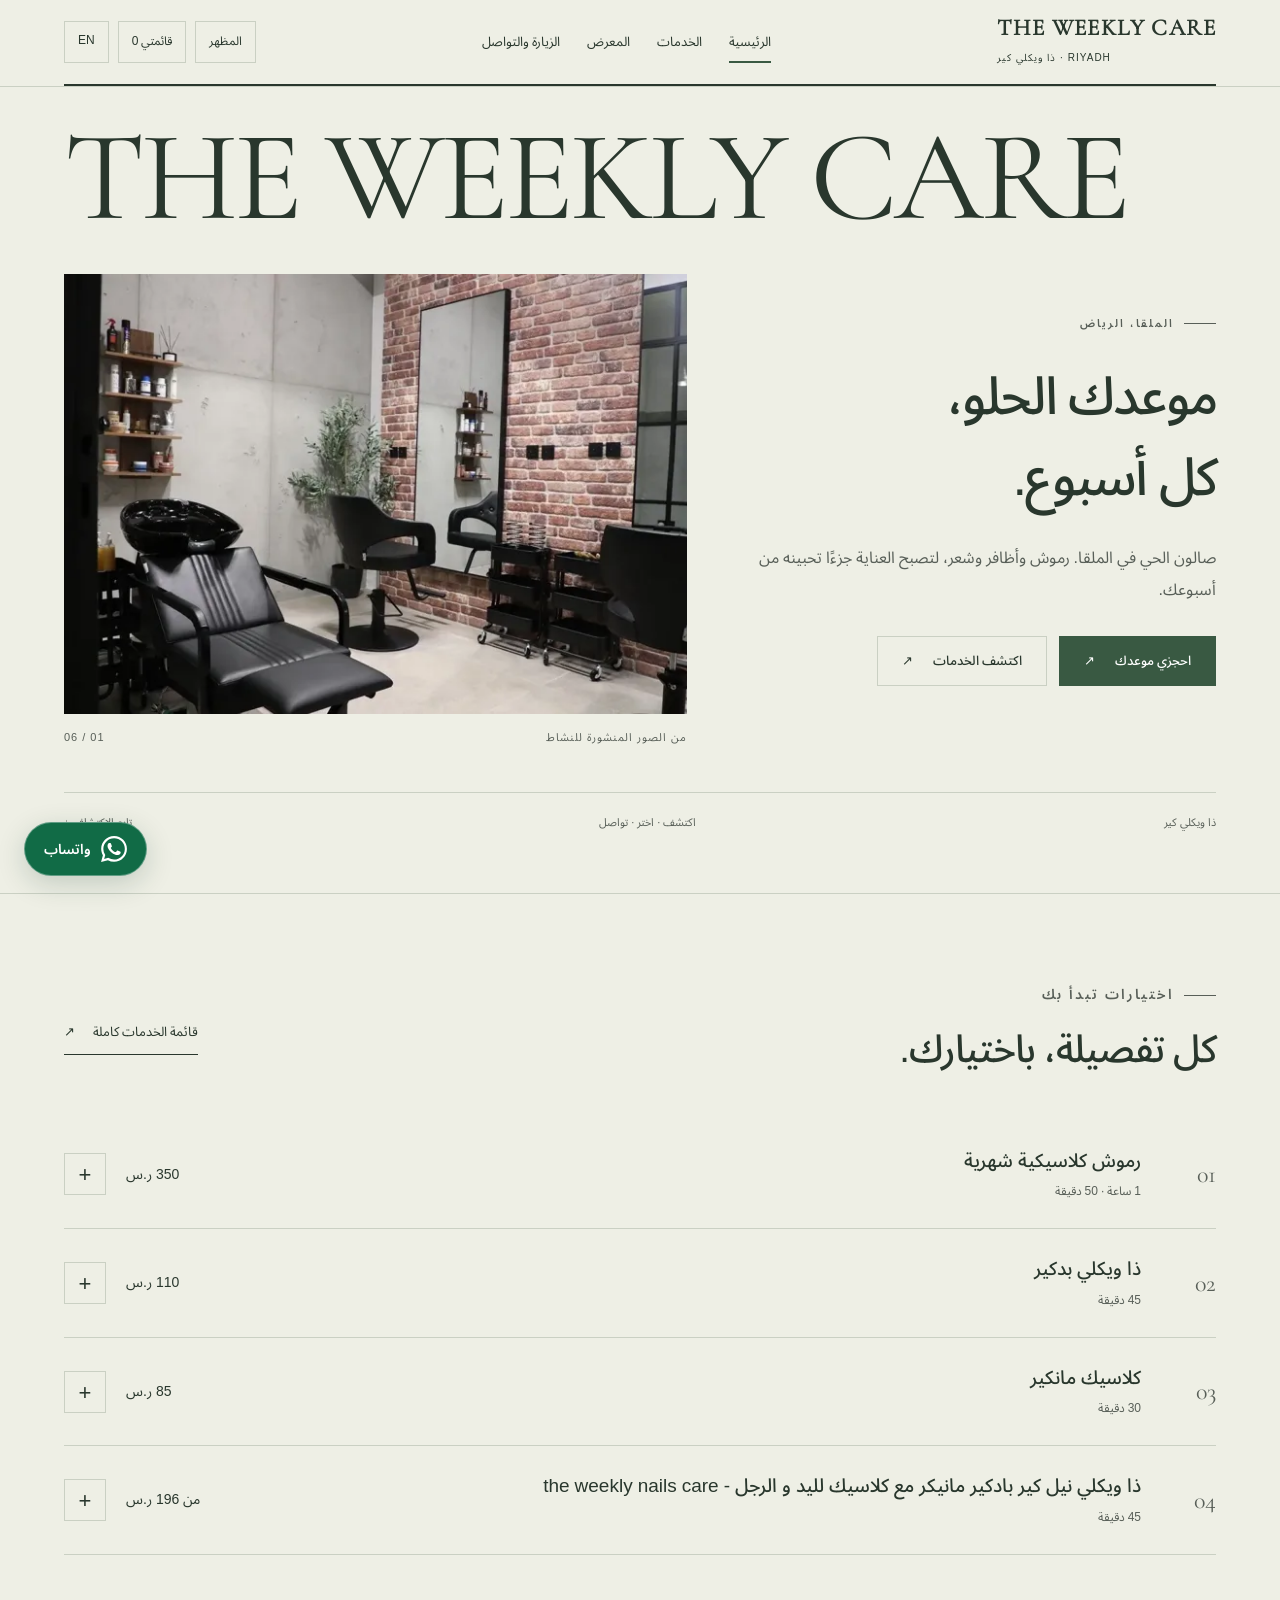
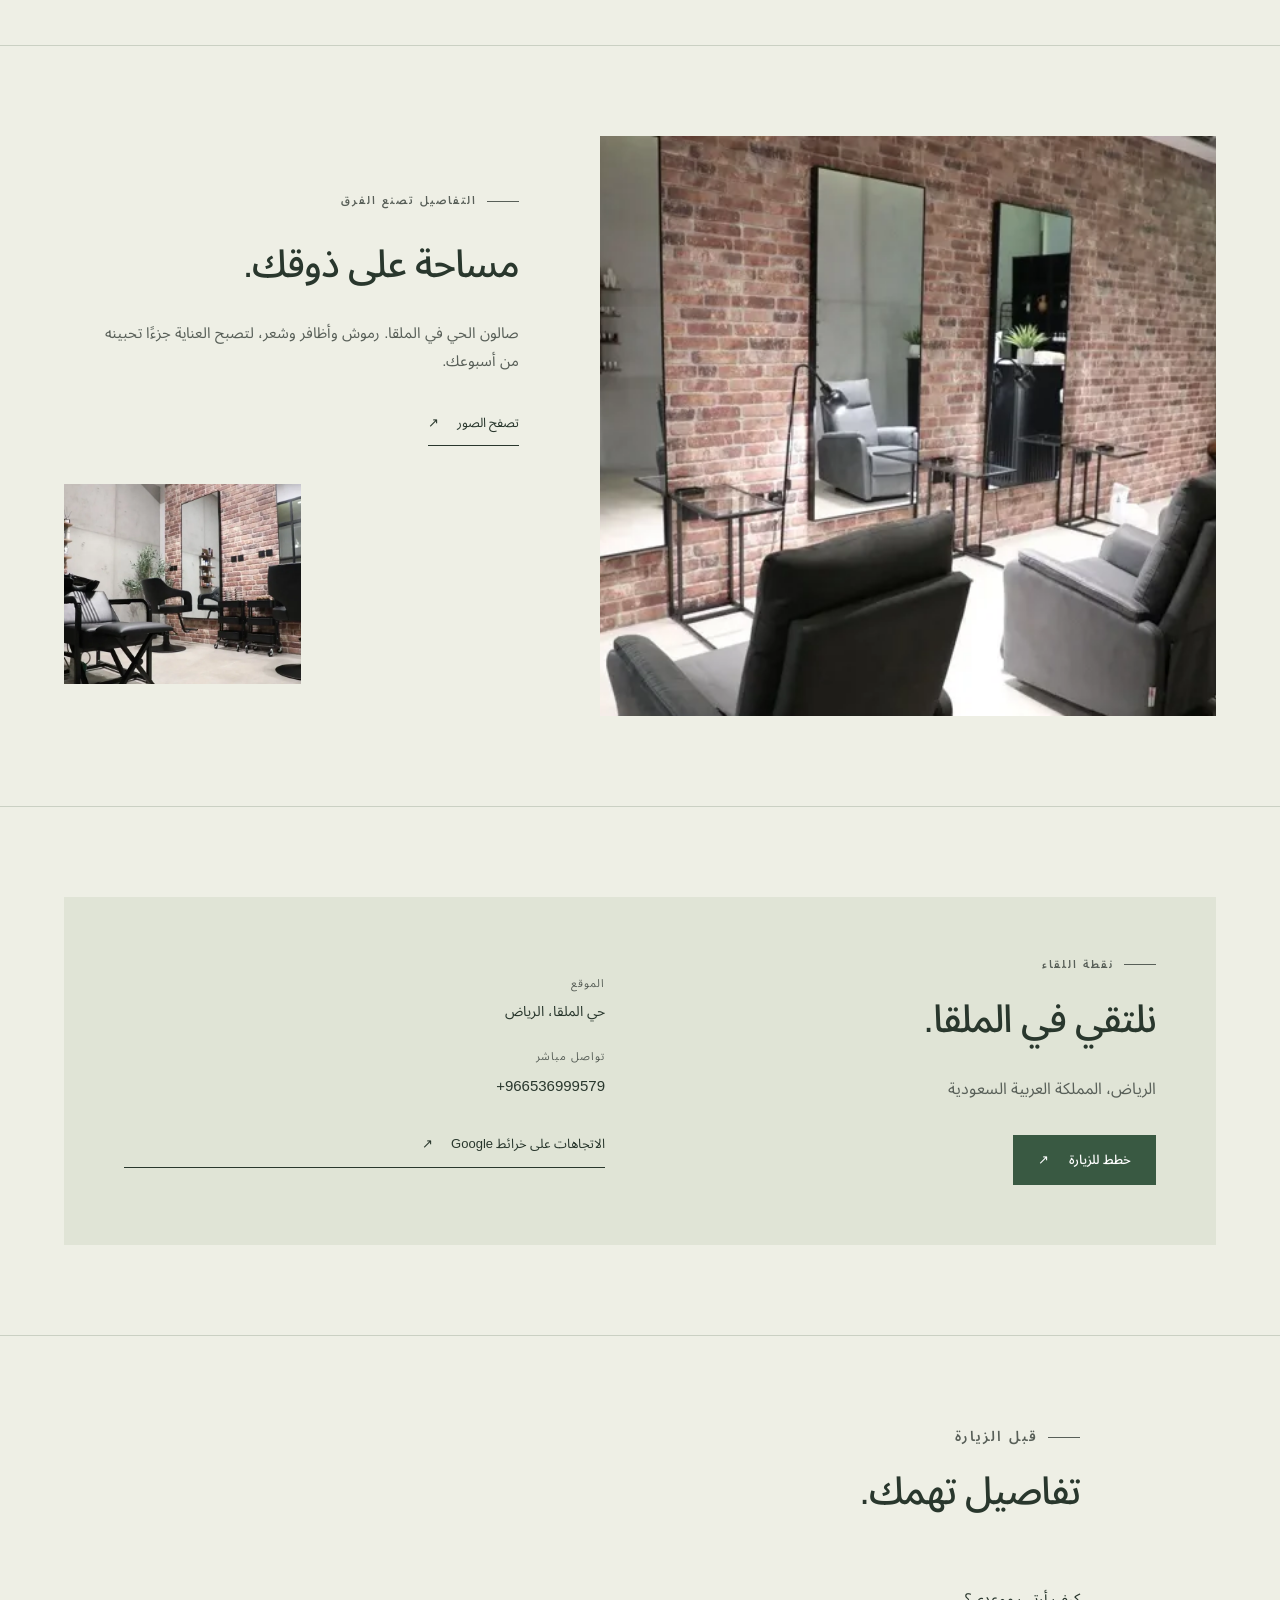
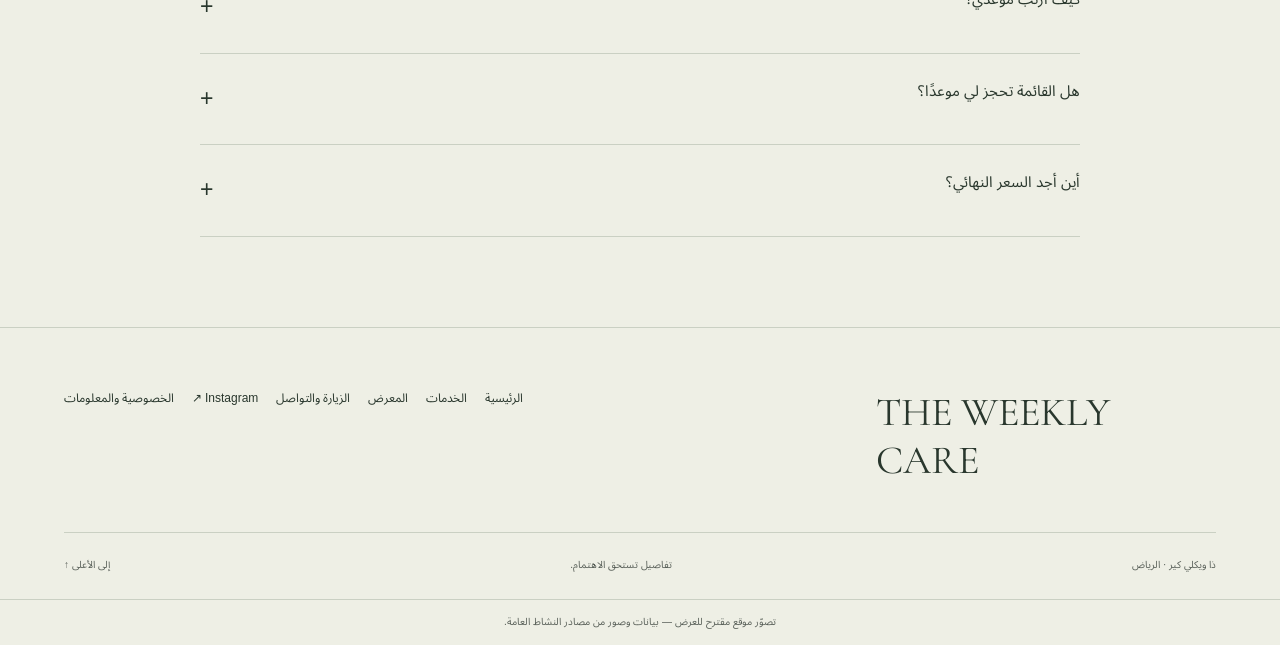
==== commit f798b511: "Add persistent accessible WhatsApp contact button" ====
--- a/index.html
+++ b/index.html
@@ -1 +1 @@
-<!doctype html><html lang="ar" dir="rtl"><head><meta charset="utf-8"><meta name="viewport" content="width=device-width,initial-scale=1"><title>ذا ويكلي كير | ذا ويكلي كير — الرياض</title><meta name="description" content="صالون الحي في الملقا. رموش وأظافر وشعر، لتصبح العناية جزءًا تحبينه من أسبوعك."><meta name="robots" content="noindex,nofollow"><meta name="theme-color" content="#f4f1e9"><link rel="canonical" href="https://az212z.github.io/weekly-care-riyadh/index.html"><meta property="og:title" content="ذا ويكلي كير | ذا ويكلي كير — الرياض"><meta property="og:description" content="صالون الحي في الملقا. رموش وأظافر وشعر، لتصبح العناية جزءًا تحبينه من أسبوعك."><meta property="og:type" content="website"><meta property="og:image" content="https://az212z.github.io/weekly-care-riyadh/assets/image-0.webp"><meta property="og:url" content="https://az212z.github.io/weekly-care-riyadh/index.html"><link rel="icon" href="assets/favicon.svg" type="image/svg+xml"><link rel="stylesheet" href="assets/site.css"><link rel="preload" href="assets/arabic.woff2" as="font" type="font/woff2" crossorigin><script src="assets/site.js" defer></script></head><body class="editorial"><a class="skip" href="#main">تجاوز إلى المحتوى</a><header class="top"><div class="wrap nav"><a class="wordmark" href="index.html" dir="ltr">THE WEEKLY CARE<small>ذا ويكلي كير · RIYADH</small></a><nav class="navlinks" id="navigation" aria-label="التنقل الرئيسي"><a href="index.html" aria-current=page>الرئيسية</a><a href="services.html" >الخدمات</a><a href="gallery.html" >المعرض</a><a href="contact.html" >الزيارة والتواصل</a></nav><div class="tools"><button type="button" class="bare theme-toggle" aria-label="تغيير المظهر">المظهر</button><button type="button" class="bare saved-open">قائمتي <span data-count>0</span></button><a class="bare" href="en/index.html" lang="en">EN</a><button class="bare menu-toggle" aria-expanded="false" aria-controls="navigation">القائمة</button></div></div></header><main id="main"><section class="hero reveal"><div class="wrap big-type">THE WEEKLY CARE</div><div class="wrap hero-grid"><div class="hero-copy"><p class="eyebrow"><span class="line"></span>الملقا، الرياض</p><h1>موعدك الحلو، كل أسبوع.</h1><p class="lede">صالون الحي في الملقا. رموش وأظافر وشعر، لتصبح العناية جزءًا تحبينه من أسبوعك.</p><div class="actions"><a class="btn " href="https://www.fresha.com/a/the-weekly-care-dh-wykly-kyr-riyadh-the-weekly-rrmc2678-ldhn-al-malqa-riyadh-13524-saudi-arabia-tanmrrhk">احجزي موعدك<span aria-hidden="true">↗</span></a><a class="btn secondary" href="services.html">اكتشف الخدمات<span aria-hidden="true">↗</span></a></div></div><div class="hero-visual"><img class="main-image" src="assets/image-0.webp" srcset="assets/image-0-480.webp 480w, assets/image-0-800.webp 800w, assets/image-0.webp 1590w" sizes="(max-width: 700px) 90vw, 50vw" width="1590" height="900" alt="ذا ويكلي كير — صور المكان" fetchpriority=high decoding="async"><img class="secondary-image" src="assets/image-1.webp" srcset="assets/image-1-480.webp 480w, assets/image-1-800.webp 800w, assets/image-1.webp 1600w" sizes="(max-width: 700px) 90vw, 50vw" width="1600" height="884" alt="ذا ويكلي كير — صور المكان" loading=lazy decoding="async"><div class="image-caption"><span>من الصور المنشورة للنشاط</span><span>01 / 06</span></div></div></div><div class="wrap hero-foot"><span>ذا ويكلي كير</span><span>اكتشف · اختر · تواصل</span><a href="#discover">تابع الاكتشاف ↓</a></div></section><div id="discover"></div><section class="chapter"><div class="wrap"><div class="section-head"><div><p class="eyebrow"><span class="line"></span>اختيارات تبدأ بك</p><h2>كل تفصيلة، باختيارك.</h2></div><a class="textlink" href="services.html">قائمة الخدمات كاملة<span aria-hidden="true">↗</span></a></div><div class="service-preview"><article class="service-row" data-service="0"><span class="number">01</span><div><h3>رموش كلاسيكية شهرية</h3><p>1 ساعة · 50 دقيقة</p></div><div class="row-end"><span class="price">350 ر.س</span><button type="button" data-save="0" aria-label="إضافة رموش كلاسيكية شهرية" aria-pressed="false">+</button></div></article><article class="service-row" data-service="1"><span class="number">02</span><div><h3>ذا ويكلي بدكير</h3><p>45 دقيقة</p></div><div class="row-end"><span class="price">110 ر.س</span><button type="button" data-save="1" aria-label="إضافة ذا ويكلي بدكير" aria-pressed="false">+</button></div></article><article class="service-row" data-service="2"><span class="number">03</span><div><h3>كلاسيك مانكير</h3><p>30 دقيقة</p></div><div class="row-end"><span class="price">85 ر.س</span><button type="button" data-save="2" aria-label="إضافة كلاسيك مانكير" aria-pressed="false">+</button></div></article><article class="service-row" data-service="3"><span class="number">04</span><div><h3>ذا ويكلي نيل كير بادكير  مانيكر  مع كلاسيك لليد و الرجل - the weekly nails care</h3><p>45 دقيقة</p></div><div class="row-end"><span class="price">من 196 ر.س</span><button type="button" data-save="3" aria-label="إضافة ذا ويكلي نيل كير بادكير  مانيكر  مع كلاسيك لليد و الرجل - the weekly nails care" aria-pressed="false">+</button></div></article></div></div></section><section class="chapter"><div class="wrap space-grid"><img class="" src="assets/image-1.webp" srcset="assets/image-1-480.webp 480w, assets/image-1-800.webp 800w, assets/image-1.webp 1600w" sizes="(max-width: 700px) 90vw, 50vw" width="1600" height="884" alt="ذا ويكلي كير — صور المكان" loading=lazy decoding="async"><div class="space-copy"><p class="eyebrow"><span class="line"></span>التفاصيل تصنع الفرق</p><h2>مساحة على ذوقك.</h2><p>صالون الحي في الملقا. رموش وأظافر وشعر، لتصبح العناية جزءًا تحبينه من أسبوعك.</p><a class="textlink" href="gallery.html">تصفح الصور<span aria-hidden="true">↗</span></a><div class="small-picture"><img class="" src="assets/image-2.webp" srcset="assets/image-2-480.webp 480w, assets/image-2-800.webp 800w, assets/image-2.webp 1254w" sizes="(max-width: 700px) 90vw, 50vw" width="1254" height="900" alt="ذا ويكلي كير — صور المكان" loading=lazy decoding="async"></div></div></div></section><section class="chapter"><div class="wrap visit-panel"><div><p class="eyebrow"><span class="line"></span>نقطة اللقاء</p><h2>نلتقي في الملقا.</h2><p class="lede">الرياض، المملكة العربية السعودية</p><a class="btn " href="contact.html">خطط للزيارة<span aria-hidden="true">↗</span></a></div><div class="visit-details"><div><small>الموقع</small><p>حي الملقا، الرياض</p></div><div><small>تواصل مباشر</small><a dir="ltr" href="tel:+966536999579">+966536999579</a></div><a class="textlink" href="https://www.google.com/maps/search/?api=1&amp;query=24.812313079833984,46.60118865966797">الاتجاهات على خرائط Google<span aria-hidden="true">↗</span></a></div></div></section><section class="chapter"><div class="wrap faq"><div class="section-head"><div><p class="eyebrow"><span class="line"></span>قبل الزيارة</p><h2>تفاصيل تهمك.</h2></div></div><details><summary>كيف أرتب موعدي؟</summary><p>اختاري الخدمة ثم انتقلي إلى Fresha لمراجعة الأوقات المتاحة وإتمام الحجز.</p></details><details><summary>هل القائمة تحجز لي موعدًا؟</summary><p>قائمة الاهتمام تساعدك في تجميع الخدمات. لا يتم تثبيت أي موعد من خلال إضافتها؛ الحجز أو التأكيد يتم مع مقدم الخدمة.</p></details><details><summary>أين أجد السعر النهائي؟</summary><p>الأسعار الظاهرة من القائمة المنشورة وقد تتغير بحسب الاختيارات. راجع السعر النهائي وشروط الخدمة عند الحجز أو قبل تأكيد الطلب.</p></details></div></section></main><footer class="footer"><div class="wrap"><div class="footer-top"><div class="footer-title" dir="ltr">THE WEEKLY CARE</div><div class="footer-links"><a href="index.html">الرئيسية</a><a href="services.html">الخدمات</a><a href="gallery.html">المعرض</a><a href="contact.html">الزيارة والتواصل</a><a href="https://www.instagram.com/theweeklycare?igsh=aG9mN3R3YmlqY2Jw&amp;utm_source=qr">Instagram ↗</a><a href="privacy.html">الخصوصية والمعلومات</a></div></div><div class="footer-bottom"><span>ذا ويكلي كير · الرياض</span><span>تفاصيل تستحق الاهتمام.</span><a href="#main">إلى الأعلى ↑</a></div></div></footer><div class="preview-label">تصوّر موقع مقترح للعرض — بيانات وصور من مصادر النشاط العامة.</div><div class="mobile-dock"><a class="btn " href="https://www.fresha.com/a/the-weekly-care-dh-wykly-kyr-riyadh-the-weekly-rrmc2678-ldhn-al-malqa-riyadh-13524-saudi-arabia-tanmrrhk">احجزي موعدك<span aria-hidden="true">↗</span></a><button class="bare saved-open">قائمتي <span data-count>0</span></button></div><dialog id="saved-dialog" class="dialog" aria-labelledby="saved-title"><div class="dialog-head"><h2 id="saved-title">قائمة اهتمامك</h2><button class="close-dialog" data-close aria-label="إغلاق">×</button></div><p class="note">اختيارات محفوظة في جهازك لتسهيل الاستفسار. ليست حجزًا أو طلبًا مؤكدًا.</p><ul class="saved-items"></ul><div class="actions"><a class="btn" id="saved-wa" href="#">استفسر عبر واتساب</a><button class="btn secondary" id="copy-list">نسخ القائمة</button></div></dialog><dialog id="lightbox" class="dialog lightbox" aria-labelledby="lightbox-caption"><div class="dialog-head"><p id="lightbox-caption"></p><button class="close-dialog" data-close aria-label="إغلاق الصورة">×</button></div><img id="lightbox-image" alt=""></dialog><div class="toast" role="status" hidden></div><script id="site-data" type="application/json">{"slug": "weekly-care-riyadh", "name": "ذا ويكلي كير", "phone": "966536999579", "services": [{"name": "رموش كلاسيكية شهرية | Monthly Classic Lashes", "category": "مختارات | Featured", "price": 350, "variable": false, "duration": "PT1H50M", "url": "https://www.fresha.com/a/the-weekly-care-dh-wykly-kyr-riyadh-the-weekly-rrmc2678-ldhn-al-malqa-riyadh-13524-saudi-arabia-tanmrrhk/booking?offerItemId=s:24422898"}, {"name": "ذا ويكلي بدكير  | The Weekly Pedi", "category": "مختارات | Featured", "price": 110, "variable": false, "duration": "PT45M", "url": "https://www.fresha.com/a/the-weekly-care-dh-wykly-kyr-riyadh-the-weekly-rrmc2678-ldhn-al-malqa-riyadh-13524-saudi-arabia-tanmrrhk/booking?offerItemId=s:24423070"}, {"name": "كلاسيك مانكير | Classic Manicure", "category": "مختارات | Featured", "price": 85, "variable": false, "duration": "PT30M", "url": "https://www.fresha.com/a/the-weekly-care-dh-wykly-kyr-riyadh-the-weekly-rrmc2678-ldhn-al-malqa-riyadh-13524-saudi-arabia-tanmrrhk/booking?offerItemId=s:24423069"}, {"name": "ذا ويكلي نيل كير بادكير  مانيكر  مع كلاسيك لليد و الرجل - the weekly nails care", "category": "مختارات | Featured", "price": 196, "variable": true, "duration": "PT45M", "url": "https://www.fresha.com/a/the-weekly-care-dh-wykly-kyr-riyadh-the-weekly-rrmc2678-ldhn-al-malqa-riyadh-13524-saudi-arabia-tanmrrhk/booking?offerItemId=p:1907544"}, {"name": "رموش ماسكارا افكت شهرية | Monthly Mascara Effect Lashes", "category": "تركيب رموش | Lash Extensions", "price": 400, "variable": false, "duration": "PT1H50M", "url": "https://www.fresha.com/a/the-weekly-care-dh-wykly-kyr-riyadh-the-weekly-rrmc2678-ldhn-al-malqa-riyadh-13524-saudi-arabia-tanmrrhk/booking?offerItemId=s:24422896"}, {"name": "رموش هايبرد شهرية | Monthly Hybrid Lashes", "category": "تركيب رموش | Lash Extensions", "price": 450, "variable": false, "duration": "PT1H50M", "url": "https://www.fresha.com/a/the-weekly-care-dh-wykly-kyr-riyadh-the-weekly-rrmc2678-ldhn-al-malqa-riyadh-13524-saudi-arabia-tanmrrhk/booking?offerItemId=s:24422888"}, {"name": "رموش كثيفة شهرية | Monthly Volume Lashes", "category": "تركيب رموش | Lash Extensions", "price": 550, "variable": false, "duration": "PT1H50M", "url": "https://www.fresha.com/a/the-weekly-care-dh-wykly-kyr-riyadh-the-weekly-rrmc2678-ldhn-al-malqa-riyadh-13524-saudi-arabia-tanmrrhk/booking?offerItemId=s:24422884"}, {"name": "رموش حرير شهرية | Monthly Silk Lashes", "category": "تركيب رموش | Lash Extensions", "price": 600, "variable": false, "duration": "PT1H55M", "url": "https://www.fresha.com/a/the-weekly-care-dh-wykly-kyr-riyadh-the-weekly-rrmc2678-ldhn-al-malqa-riyadh-13524-saudi-arabia-tanmrrhk/booking?offerItemId=s:24422809"}, {"name": "رتوش رموش كلاسيكية | Refill Classic Lashes", "category": "تركيب رموش | Lash Extensions", "price": 250, "variable": false, "duration": "PT1H50M", "url": "https://www.fresha.com/a/the-weekly-care-dh-wykly-kyr-riyadh-the-weekly-rrmc2678-ldhn-al-malqa-riyadh-13524-saudi-arabia-tanmrrhk/booking?offerItemId=s:24422788"}, {"name": "رتوش ماسكارا افكت | Refill Mascara Effect Lashes", "category": "تركيب رموش | Lash Extensions", "price": 280, "variable": false, "duration": "PT1H50M", "url": "https://www.fresha.com/a/the-weekly-care-dh-wykly-kyr-riyadh-the-weekly-rrmc2678-ldhn-al-malqa-riyadh-13524-saudi-arabia-tanmrrhk/booking?offerItemId=s:24422786"}, {"name": "رتوش هايبرد | Refill Hybrid Lashes", "category": "تركيب رموش | Lash Extensions", "price": 300, "variable": false, "duration": "PT1H50M", "url": "https://www.fresha.com/a/the-weekly-care-dh-wykly-kyr-riyadh-the-weekly-rrmc2678-ldhn-al-malqa-riyadh-13524-saudi-arabia-tanmrrhk/booking?offerItemId=s:24419531"}, {"name": "رتوش كثيفة | Refill Volume Lashes", "category": "تركيب رموش | Lash Extensions", "price": 320, "variable": false, "duration": "PT1H50M", "url": "https://www.fresha.com/a/the-weekly-care-dh-wykly-kyr-riyadh-the-weekly-rrmc2678-ldhn-al-malqa-riyadh-13524-saudi-arabia-tanmrrhk/booking?offerItemId=s:24419530"}, {"name": "رتوش حرير | Refill Silk Lashes", "category": "تركيب رموش | Lash Extensions", "price": 350, "variable": false, "duration": "PT1H50M", "url": "https://www.fresha.com/a/the-weekly-care-dh-wykly-kyr-riyadh-the-weekly-rrmc2678-ldhn-al-malqa-riyadh-13524-saudi-arabia-tanmrrhk/booking?offerItemId=s:24419527"}, {"name": "إزالة رموش | Lash Removal", "category": "تركيب رموش | Lash Extensions", "price": 80, "variable": false, "duration": "PT30M", "url": "https://www.fresha.com/a/the-weekly-care-dh-wykly-kyr-riyadh-the-weekly-rrmc2678-ldhn-al-malqa-riyadh-13524-saudi-arabia-tanmrrhk/booking?offerItemId=s:24419522"}, {"name": "ذا ويكلي مانكير سبا | The Weekly Mani Spa", "category": "العناية باليد والقدم | Hand & Feet Care", "price": 110, "variable": false, "duration": "PT45M", "url": "https://www.fresha.com/a/the-weekly-care-dh-wykly-kyr-riyadh-the-weekly-rrmc2678-ldhn-al-malqa-riyadh-13524-saudi-arabia-tanmrrhk/booking?offerItemId=s:24423072"}, {"name": "كلاسيك بدكير | Classic Pedicure", "category": "العناية باليد والقدم | Hand & Feet Care", "price": 85, "variable": false, "duration": "PT45M", "url": "https://www.fresha.com/a/the-weekly-care-dh-wykly-kyr-riyadh-the-weekly-rrmc2678-ldhn-al-malqa-riyadh-13524-saudi-arabia-tanmrrhk/booking?offerItemId=s:24423066"}, {"name": "مانكير روسي | Russian Manicure", "category": "العناية باليد والقدم | Hand & Feet Care", "price": 100, "variable": false, "duration": "PT45M", "url": "https://www.fresha.com/a/the-weekly-care-dh-wykly-kyr-riyadh-the-weekly-rrmc2678-ldhn-al-malqa-riyadh-13524-saudi-arabia-tanmrrhk/booking?offerItemId=s:24423059"}, {"name": "بدكير روسي | Russian Pedicure", "category": "العناية باليد والقدم | Hand & Feet Care", "price": 100, "variable": false, "duration": "PT45M", "url": "https://www.fresha.com/a/the-weekly-care-dh-wykly-kyr-riyadh-the-weekly-rrmc2678-ldhn-al-malqa-riyadh-13524-saudi-arabia-tanmrrhk/booking?offerItemId=s:24423056"}, {"name": "مساج | Massage", "category": "العناية باليد والقدم | Hand & Feet Care", "price": 50, "variable": false, "duration": "PT15M", "url": "https://www.fresha.com/a/the-weekly-care-dh-wykly-kyr-riyadh-the-weekly-rrmc2678-ldhn-al-malqa-riyadh-13524-saudi-arabia-tanmrrhk/booking?offerItemId=s:24423051"}, {"name": "ماسك مرطب لليد أو الرجل | Moisturizing Mask – Hand or Feet", "category": "العناية باليد والقدم | Hand & Feet Care", "price": 20, "variable": false, "duration": "PT20M", "url": "https://www.fresha.com/a/the-weekly-care-dh-wykly-kyr-riyadh-the-weekly-rrmc2678-ldhn-al-malqa-riyadh-13524-saudi-arabia-tanmrrhk/booking?offerItemId=s:24423049"}, {"name": "ذا ويكلي بياب | The Weekly BIAB", "category": "المناكير | Polish", "price": 250, "variable": false, "duration": "PT1H30M", "url": "https://www.fresha.com/a/the-weekly-care-dh-wykly-kyr-riyadh-the-weekly-rrmc2678-ldhn-al-malqa-riyadh-13524-saudi-arabia-tanmrrhk/booking?offerItemId=s:24423036"}, {"name": "ذا ويكلي جل | The Weekly Gel", "category": "المناكير | Polish", "price": 140, "variable": false, "duration": "PT1H30M", "url": "https://www.fresha.com/a/the-weekly-care-dh-wykly-kyr-riyadh-the-weekly-rrmc2678-ldhn-al-malqa-riyadh-13524-saudi-arabia-tanmrrhk/booking?offerItemId=s:24423031"}, {"name": "لون جل فرنش | Gel French", "category": "المناكير | Polish", "price": 120, "variable": false, "duration": "PT1H30M", "url": "https://www.fresha.com/a/the-weekly-care-dh-wykly-kyr-riyadh-the-weekly-rrmc2678-ldhn-al-malqa-riyadh-13524-saudi-arabia-tanmrrhk/booking?offerItemId=s:24423029"}, {"name": "لون جل اومبري | Gel Ombre", "category": "المناكير | Polish", "price": 120, "variable": false, "duration": "PT1H30M", "url": "https://www.fresha.com/a/the-weekly-care-dh-wykly-kyr-riyadh-the-weekly-rrmc2678-ldhn-al-malqa-riyadh-13524-saudi-arabia-tanmrrhk/booking?offerItemId=s:24423026"}, {"name": "لون جل كات اي | Gel Cat Eye", "category": "المناكير | Polish", "price": 120, "variable": false, "duration": "PT1H30M", "url": "https://www.fresha.com/a/the-weekly-care-dh-wykly-kyr-riyadh-the-weekly-rrmc2678-ldhn-al-malqa-riyadh-13524-saudi-arabia-tanmrrhk/booking?offerItemId=s:24423020"}, {"name": "لون جل كروم | Chrome Gel", "category": "المناكير | Polish", "price": 120, "variable": false, "duration": "PT1H30M", "url": "https://www.fresha.com/a/the-weekly-care-dh-wykly-kyr-riyadh-the-weekly-rrmc2678-ldhn-al-malqa-riyadh-13524-saudi-arabia-tanmrrhk/booking?offerItemId=s:24423017"}, {"name": "لون جل | Gel Color", "category": "المناكير | Polish", "price": 80, "variable": false, "duration": "PT1H30M", "url": "https://www.fresha.com/a/the-weekly-care-dh-wykly-kyr-riyadh-the-weekly-rrmc2678-ldhn-al-malqa-riyadh-13524-saudi-arabia-tanmrrhk/booking?offerItemId=s:24423013"}, {"name": "لون كلاسيك فرنش | Classic French Color", "category": "المناكير | Polish", "price": 80, "variable": false, "duration": "PT1H30M", "url": "https://www.fresha.com/a/the-weekly-care-dh-wykly-kyr-riyadh-the-weekly-rrmc2678-ldhn-al-malqa-riyadh-13524-saudi-arabia-tanmrrhk/booking?offerItemId=s:24423008"}, {"name": "لون كلاسيك | Classic Color", "category": "المناكير | Polish", "price": 40, "variable": false, "duration": "PT15M", "url": "https://www.fresha.com/a/the-weekly-care-dh-wykly-kyr-riyadh-the-weekly-rrmc2678-ldhn-al-malqa-riyadh-13524-saudi-arabia-tanmrrhk/booking?offerItemId=s:24423006"}, {"name": "فايبر جلاس مع بياب | Fiber Glass Extension & BIAB", "category": "تركيب أظافر | Nail Extensions", "price": 350, "variable": false, "duration": "PT3H", "url": "https://www.fresha.com/a/the-weekly-care-dh-wykly-kyr-riyadh-the-weekly-rrmc2678-ldhn-al-malqa-riyadh-13524-saudi-arabia-tanmrrhk/booking?offerItemId=s:24422945"}, {"name": "أظافر اسبوعية جاهزه للتركيب مع لون جل | Press on Weekly Nails with gel color", "category": "تركيب أظافر | Nail Extensions", "price": 225, "variable": false, "duration": "PT1H30M", "url": "https://www.fresha.com/a/the-weekly-care-dh-wykly-kyr-riyadh-the-weekly-rrmc2678-ldhn-al-malqa-riyadh-13524-saudi-arabia-tanmrrhk/booking?offerItemId=s:24422943"}, {"name": "إعادة تعبئة هارد جل | Hard Gel Refill", "category": "تركيب أظافر | Nail Extensions", "price": 250, "variable": false, "duration": "PT1H30M", "url": "https://www.fresha.com/a/the-weekly-care-dh-wykly-kyr-riyadh-the-weekly-rrmc2678-ldhn-al-malqa-riyadh-13524-saudi-arabia-tanmrrhk/booking?offerItemId=s:24422941"}, {"name": "أظافر اسبوعية جاهزه للتركيب مع لون كلاسيك | Press on Weekly Nails with classic color", "category": "تركيب أظافر | Nail Extensions", "price": 175, "variable": false, "duration": "PT1H30M", "url": "https://www.fresha.com/a/the-weekly-care-dh-wykly-kyr-riyadh-the-weekly-rrmc2678-ldhn-al-malqa-riyadh-13524-saudi-arabia-tanmrrhk/booking?offerItemId=s:24514238"}, {"name": "إعادة تعبئة فايبر جلاس | Fiber Glass Refill", "category": "تركيب أظافر | Nail Extensions", "price": 250, "variable": false, "duration": "PT1H", "url": "https://www.fresha.com/a/the-weekly-care-dh-wykly-kyr-riyadh-the-weekly-rrmc2678-ldhn-al-malqa-riyadh-13524-saudi-arabia-tanmrrhk/booking?offerItemId=s:24422939"}, {"name": "ترميم ظفر مكسور | Repair a Broken Nail", "category": "تركيب أظافر | Nail Extensions", "price": 40, "variable": false, "duration": "PT10M", "url": "https://www.fresha.com/a/the-weekly-care-dh-wykly-kyr-riyadh-the-weekly-rrmc2678-ldhn-al-malqa-riyadh-13524-saudi-arabia-tanmrrhk/booking?offerItemId=s:24422936"}, {"name": "ازالة جل أو أظافر أسبوعية | Gel or Weekly Nails Removal", "category": "الإزالة | Removal", "price": 80, "variable": false, "duration": "PT30M", "url": "https://www.fresha.com/a/the-weekly-care-dh-wykly-kyr-riyadh-the-weekly-rrmc2678-ldhn-al-malqa-riyadh-13524-saudi-arabia-tanmrrhk/booking?offerItemId=s:24422927"}, {"name": "ازالة بياب أو تركيب | BIAB or Nail Extensions Removal", "category": "الإزالة | Removal", "price": 120, "variable": false, "duration": "PT1H", "url": "https://www.fresha.com/a/the-weekly-care-dh-wykly-kyr-riyadh-the-weekly-rrmc2678-ldhn-al-malqa-riyadh-13524-saudi-arabia-tanmrrhk/booking?offerItemId=s:24422926"}, {"name": "تنظيف بشره - facial", "category": "العناية بالبشرة | Skin Care", "price": 150, "variable": false, "duration": "PT1H20M", "url": "https://www.fresha.com/a/the-weekly-care-dh-wykly-kyr-riyadh-the-weekly-rrmc2678-ldhn-al-malqa-riyadh-13524-saudi-arabia-tanmrrhk/booking?offerItemId=s:25113154"}, {"name": "تنسيق وفتلة حواجب | Eyebrow Shaping & Threading", "category": "العناية بالبشرة | Skin Care", "price": 70, "variable": false, "duration": "PT15M", "url": "https://www.fresha.com/a/the-weekly-care-dh-wykly-kyr-riyadh-the-weekly-rrmc2678-ldhn-al-malqa-riyadh-13524-saudi-arabia-tanmrrhk/booking?offerItemId=s:24422924"}, {"name": "تشقير حواجب | Eyebrow Bleaching", "category": "العناية بالبشرة | Skin Care", "price": 80, "variable": false, "duration": "PT15M", "url": "https://www.fresha.com/a/the-weekly-care-dh-wykly-kyr-riyadh-the-weekly-rrmc2678-ldhn-al-malqa-riyadh-13524-saudi-arabia-tanmrrhk/booking?offerItemId=s:24422921"}, {"name": "إزالة شعر فوق الشفة | Upper Lip Hair Removal", "category": "العناية بالبشرة | Skin Care", "price": 50, "variable": false, "duration": "PT15M", "url": "https://www.fresha.com/a/the-weekly-care-dh-wykly-kyr-riyadh-the-weekly-rrmc2678-ldhn-al-malqa-riyadh-13524-saudi-arabia-tanmrrhk/booking?offerItemId=s:24422918"}, {"name": "واكس أو فتلة وجه | Full Face Wax or Threading", "category": "العناية بالبشرة | Skin Care", "price": 100, "variable": false, "duration": "PT30M", "url": "https://www.fresha.com/a/the-weekly-care-dh-wykly-kyr-riyadh-the-weekly-rrmc2678-ldhn-al-malqa-riyadh-13524-saudi-arabia-tanmrrhk/booking?offerItemId=s:24422915"}, {"name": "صبغة رموش | Lash Tint", "category": "العناية بالبشرة | Skin Care", "price": 40, "variable": false, "duration": "PT20M", "url": "https://www.fresha.com/a/the-weekly-care-dh-wykly-kyr-riyadh-the-weekly-rrmc2678-ldhn-al-malqa-riyadh-13524-saudi-arabia-tanmrrhk/booking?offerItemId=s:24422909"}, {"name": "صبغة حواجب | Eyebrow Tint", "category": "العناية بالبشرة | Skin Care", "price": 40, "variable": false, "duration": "PT20M", "url": "https://www.fresha.com/a/the-weekly-care-dh-wykly-kyr-riyadh-the-weekly-rrmc2678-ldhn-al-malqa-riyadh-13524-saudi-arabia-tanmrrhk/booking?offerItemId=s:24422907"}, {"name": "سشوار ستريت | Straight Blow Dry", "category": "سشوار | Blow Dry", "price": 80, "variable": true, "duration": "PT1H", "url": "https://www.fresha.com/a/the-weekly-care-dh-wykly-kyr-riyadh-the-weekly-rrmc2678-ldhn-al-malqa-riyadh-13524-saudi-arabia-tanmrrhk/booking?offerItemId=s:24419488"}, {"name": "ويفي فير | Wavy Fair", "category": "سشوار | Blow Dry", "price": 150, "variable": true, "duration": "PT1H30M", "url": "https://www.fresha.com/a/the-weekly-care-dh-wykly-kyr-riyadh-the-weekly-rrmc2678-ldhn-al-malqa-riyadh-13524-saudi-arabia-tanmrrhk/booking?offerItemId=s:24419486"}, {"name": "بنس | Hair Pin", "category": "سشوار | Blow Dry", "price": 5, "variable": false, "duration": "PT1H", "url": "https://www.fresha.com/a/the-weekly-care-dh-wykly-kyr-riyadh-the-weekly-rrmc2678-ldhn-al-malqa-riyadh-13524-saudi-arabia-tanmrrhk/booking?offerItemId=s:24419483"}, {"name": "ذا ويكلي هير كير - The weekly hair care", "category": "معالجات الشعر | Hair Treatments", "price": 200, "variable": false, "duration": "PT1H", "url": "https://www.fresha.com/a/the-weekly-care-dh-wykly-kyr-riyadh-the-weekly-rrmc2678-ldhn-al-malqa-riyadh-13524-saudi-arabia-tanmrrhk/booking?offerItemId=s:24666356"}, {"name": "معالج البي بي كريم | BB Cream Treatment", "category": "معالجات الشعر | Hair Treatments", "price": 800, "variable": true, "duration": "PT2H", "url": "https://www.fresha.com/a/the-weekly-care-dh-wykly-kyr-riyadh-the-weekly-rrmc2678-ldhn-al-malqa-riyadh-13524-saudi-arabia-tanmrrhk/booking?offerItemId=s:24419496"}, {"name": "جذور | Roots", "category": "صبغة الشعر | Hair Color", "price": 120, "variable": false, "duration": "PT2H", "url": "https://www.fresha.com/a/the-weekly-care-dh-wykly-kyr-riyadh-the-weekly-rrmc2678-ldhn-al-malqa-riyadh-13524-saudi-arabia-tanmrrhk/booking?offerItemId=s:24419476"}, {"name": "صبغة لون واحد | One Color", "category": "صبغة الشعر | Hair Color", "price": 300, "variable": true, "duration": "PT2H", "url": "https://www.fresha.com/a/the-weekly-care-dh-wykly-kyr-riyadh-the-weekly-rrmc2678-ldhn-al-malqa-riyadh-13524-saudi-arabia-tanmrrhk/booking?offerItemId=s:24419467"}, {"name": "رنساج | Hair Rinsage", "category": "صبغة الشعر | Hair Color", "price": 200, "variable": true, "duration": "PT2H", "url": "https://www.fresha.com/a/the-weekly-care-dh-wykly-kyr-riyadh-the-weekly-rrmc2678-ldhn-al-malqa-riyadh-13524-saudi-arabia-tanmrrhk/booking?offerItemId=s:24419458"}, {"name": "جلسة K18", "category": "العناية بالشعر | Hair Care", "price": 80, "variable": false, "duration": "PT30M", "url": "https://www.fresha.com/a/the-weekly-care-dh-wykly-kyr-riyadh-the-weekly-rrmc2678-ldhn-al-malqa-riyadh-13524-saudi-arabia-tanmrrhk/booking?offerItemId=s:24765060"}, {"name": "غسيل وتجفيف | Hair Wash & Dry", "category": "العناية بالشعر | Hair Care", "price": 50, "variable": false, "duration": "PT30M", "url": "https://www.fresha.com/a/the-weekly-care-dh-wykly-kyr-riyadh-the-weekly-rrmc2678-ldhn-al-malqa-riyadh-13524-saudi-arabia-tanmrrhk/booking?offerItemId=s:24419518"}, {"name": "قص أطراف | Hair Trim", "category": "العناية بالشعر | Hair Care", "price": 50, "variable": false, "duration": "PT30M", "url": "https://www.fresha.com/a/the-weekly-care-dh-wykly-kyr-riyadh-the-weekly-rrmc2678-ldhn-al-malqa-riyadh-13524-saudi-arabia-tanmrrhk/booking?offerItemId=s:24419515"}, {"name": "سكرب فروة الرأس كلارا بالنعناع | Clara Hair Detox (Mint)", "category": "العناية بالشعر | Hair Care", "price": 150, "variable": false, "duration": "PT45M", "url": "https://www.fresha.com/a/the-weekly-care-dh-wykly-kyr-riyadh-the-weekly-rrmc2678-ldhn-al-malqa-riyadh-13524-saudi-arabia-tanmrrhk/booking?offerItemId=s:24419514"}]}</script></body></html>+<!doctype html><html lang="ar" dir="rtl"><head><meta charset="utf-8"><meta name="viewport" content="width=device-width,initial-scale=1"><title>ذا ويكلي كير | ذا ويكلي كير — الرياض</title><meta name="description" content="صالون الحي في الملقا. رموش وأظافر وشعر، لتصبح العناية جزءًا تحبينه من أسبوعك."><meta name="robots" content="noindex,nofollow"><meta name="theme-color" content="#f4f1e9"><link rel="canonical" href="https://az212z.github.io/weekly-care-riyadh/index.html"><meta property="og:title" content="ذا ويكلي كير | ذا ويكلي كير — الرياض"><meta property="og:description" content="صالون الحي في الملقا. رموش وأظافر وشعر، لتصبح العناية جزءًا تحبينه من أسبوعك."><meta property="og:type" content="website"><meta property="og:image" content="https://az212z.github.io/weekly-care-riyadh/assets/image-0.webp"><meta property="og:url" content="https://az212z.github.io/weekly-care-riyadh/index.html"><link rel="icon" href="assets/favicon.svg" type="image/svg+xml"><link rel="stylesheet" href="assets/site.css"><link rel="preload" href="assets/arabic.woff2" as="font" type="font/woff2" crossorigin><script src="assets/site.js" defer></script></head><body class="editorial"><a class="skip" href="#main">تجاوز إلى المحتوى</a><header class="top"><div class="wrap nav"><a class="wordmark" href="index.html" dir="ltr">THE WEEKLY CARE<small>ذا ويكلي كير · RIYADH</small></a><nav class="navlinks" id="navigation" aria-label="التنقل الرئيسي"><a href="index.html" aria-current=page>الرئيسية</a><a href="services.html" >الخدمات</a><a href="gallery.html" >المعرض</a><a href="contact.html" >الزيارة والتواصل</a></nav><div class="tools"><button type="button" class="bare theme-toggle" aria-label="تغيير المظهر">المظهر</button><button type="button" class="bare saved-open">قائمتي <span data-count>0</span></button><a class="bare" href="en/index.html" lang="en">EN</a><button class="bare menu-toggle" aria-expanded="false" aria-controls="navigation">القائمة</button></div></div></header><main id="main"><section class="hero reveal"><div class="wrap big-type">THE WEEKLY CARE</div><div class="wrap hero-grid"><div class="hero-copy"><p class="eyebrow"><span class="line"></span>الملقا، الرياض</p><h1>موعدك الحلو، كل أسبوع.</h1><p class="lede">صالون الحي في الملقا. رموش وأظافر وشعر، لتصبح العناية جزءًا تحبينه من أسبوعك.</p><div class="actions"><a class="btn " href="https://www.fresha.com/a/the-weekly-care-dh-wykly-kyr-riyadh-the-weekly-rrmc2678-ldhn-al-malqa-riyadh-13524-saudi-arabia-tanmrrhk">احجزي موعدك<span aria-hidden="true">↗</span></a><a class="btn secondary" href="services.html">اكتشف الخدمات<span aria-hidden="true">↗</span></a></div></div><div class="hero-visual"><img class="main-image" src="assets/image-0.webp" srcset="assets/image-0-480.webp 480w, assets/image-0-800.webp 800w, assets/image-0.webp 1590w" sizes="(max-width: 700px) 90vw, 50vw" width="1590" height="900" alt="ذا ويكلي كير — صور المكان" fetchpriority=high decoding="async"><img class="secondary-image" src="assets/image-1.webp" srcset="assets/image-1-480.webp 480w, assets/image-1-800.webp 800w, assets/image-1.webp 1600w" sizes="(max-width: 700px) 90vw, 50vw" width="1600" height="884" alt="ذا ويكلي كير — صور المكان" loading=lazy decoding="async"><div class="image-caption"><span>من الصور المنشورة للنشاط</span><span>01 / 06</span></div></div></div><div class="wrap hero-foot"><span>ذا ويكلي كير</span><span>اكتشف · اختر · تواصل</span><a href="#discover">تابع الاكتشاف ↓</a></div></section><div id="discover"></div><section class="chapter"><div class="wrap"><div class="section-head"><div><p class="eyebrow"><span class="line"></span>اختيارات تبدأ بك</p><h2>كل تفصيلة، باختيارك.</h2></div><a class="textlink" href="services.html">قائمة الخدمات كاملة<span aria-hidden="true">↗</span></a></div><div class="service-preview"><article class="service-row" data-service="0"><span class="number">01</span><div><h3>رموش كلاسيكية شهرية</h3><p>1 ساعة · 50 دقيقة</p></div><div class="row-end"><span class="price">350 ر.س</span><button type="button" data-save="0" aria-label="إضافة رموش كلاسيكية شهرية" aria-pressed="false">+</button></div></article><article class="service-row" data-service="1"><span class="number">02</span><div><h3>ذا ويكلي بدكير</h3><p>45 دقيقة</p></div><div class="row-end"><span class="price">110 ر.س</span><button type="button" data-save="1" aria-label="إضافة ذا ويكلي بدكير" aria-pressed="false">+</button></div></article><article class="service-row" data-service="2"><span class="number">03</span><div><h3>كلاسيك مانكير</h3><p>30 دقيقة</p></div><div class="row-end"><span class="price">85 ر.س</span><button type="button" data-save="2" aria-label="إضافة كلاسيك مانكير" aria-pressed="false">+</button></div></article><article class="service-row" data-service="3"><span class="number">04</span><div><h3>ذا ويكلي نيل كير بادكير  مانيكر  مع كلاسيك لليد و الرجل - the weekly nails care</h3><p>45 دقيقة</p></div><div class="row-end"><span class="price">من 196 ر.س</span><button type="button" data-save="3" aria-label="إضافة ذا ويكلي نيل كير بادكير  مانيكر  مع كلاسيك لليد و الرجل - the weekly nails care" aria-pressed="false">+</button></div></article></div></div></section><section class="chapter"><div class="wrap space-grid"><img class="" src="assets/image-1.webp" srcset="assets/image-1-480.webp 480w, assets/image-1-800.webp 800w, assets/image-1.webp 1600w" sizes="(max-width: 700px) 90vw, 50vw" width="1600" height="884" alt="ذا ويكلي كير — صور المكان" loading=lazy decoding="async"><div class="space-copy"><p class="eyebrow"><span class="line"></span>التفاصيل تصنع الفرق</p><h2>مساحة على ذوقك.</h2><p>صالون الحي في الملقا. رموش وأظافر وشعر، لتصبح العناية جزءًا تحبينه من أسبوعك.</p><a class="textlink" href="gallery.html">تصفح الصور<span aria-hidden="true">↗</span></a><div class="small-picture"><img class="" src="assets/image-2.webp" srcset="assets/image-2-480.webp 480w, assets/image-2-800.webp 800w, assets/image-2.webp 1254w" sizes="(max-width: 700px) 90vw, 50vw" width="1254" height="900" alt="ذا ويكلي كير — صور المكان" loading=lazy decoding="async"></div></div></div></section><section class="chapter"><div class="wrap visit-panel"><div><p class="eyebrow"><span class="line"></span>نقطة اللقاء</p><h2>نلتقي في الملقا.</h2><p class="lede">الرياض، المملكة العربية السعودية</p><a class="btn " href="contact.html">خطط للزيارة<span aria-hidden="true">↗</span></a></div><div class="visit-details"><div><small>الموقع</small><p>حي الملقا، الرياض</p></div><div><small>تواصل مباشر</small><a dir="ltr" href="tel:+966536999579">+966536999579</a></div><a class="textlink" href="https://www.google.com/maps/search/?api=1&amp;query=24.812313079833984,46.60118865966797">الاتجاهات على خرائط Google<span aria-hidden="true">↗</span></a></div></div></section><section class="chapter"><div class="wrap faq"><div class="section-head"><div><p class="eyebrow"><span class="line"></span>قبل الزيارة</p><h2>تفاصيل تهمك.</h2></div></div><details><summary>كيف أرتب موعدي؟</summary><p>اختاري الخدمة ثم انتقلي إلى Fresha لمراجعة الأوقات المتاحة وإتمام الحجز.</p></details><details><summary>هل القائمة تحجز لي موعدًا؟</summary><p>قائمة الاهتمام تساعدك في تجميع الخدمات. لا يتم تثبيت أي موعد من خلال إضافتها؛ الحجز أو التأكيد يتم مع مقدم الخدمة.</p></details><details><summary>أين أجد السعر النهائي؟</summary><p>الأسعار الظاهرة من القائمة المنشورة وقد تتغير بحسب الاختيارات. راجع السعر النهائي وشروط الخدمة عند الحجز أو قبل تأكيد الطلب.</p></details></div></section></main><footer class="footer"><div class="wrap"><div class="footer-top"><div class="footer-title" dir="ltr">THE WEEKLY CARE</div><div class="footer-links"><a href="index.html">الرئيسية</a><a href="services.html">الخدمات</a><a href="gallery.html">المعرض</a><a href="contact.html">الزيارة والتواصل</a><a href="https://www.instagram.com/theweeklycare?igsh=aG9mN3R3YmlqY2Jw&amp;utm_source=qr">Instagram ↗</a><a href="privacy.html">الخصوصية والمعلومات</a></div></div><div class="footer-bottom"><span>ذا ويكلي كير · الرياض</span><span>تفاصيل تستحق الاهتمام.</span><a href="#main">إلى الأعلى ↑</a></div></div></footer><div class="preview-label">تصوّر موقع مقترح للعرض — بيانات وصور من مصادر النشاط العامة.</div><div class="mobile-dock"><a class="btn " href="https://www.fresha.com/a/the-weekly-care-dh-wykly-kyr-riyadh-the-weekly-rrmc2678-ldhn-al-malqa-riyadh-13524-saudi-arabia-tanmrrhk">احجزي موعدك<span aria-hidden="true">↗</span></a><button class="bare saved-open">قائمتي <span data-count>0</span></button></div><dialog id="saved-dialog" class="dialog" aria-labelledby="saved-title"><div class="dialog-head"><h2 id="saved-title">قائمة اهتمامك</h2><button class="close-dialog" data-close aria-label="إغلاق">×</button></div><p class="note">اختيارات محفوظة في جهازك لتسهيل الاستفسار. ليست حجزًا أو طلبًا مؤكدًا.</p><ul class="saved-items"></ul><div class="actions"><a class="btn" id="saved-wa" href="#">استفسر عبر واتساب</a><button class="btn secondary" id="copy-list">نسخ القائمة</button></div></dialog><dialog id="lightbox" class="dialog lightbox" aria-labelledby="lightbox-caption"><div class="dialog-head"><p id="lightbox-caption"></p><button class="close-dialog" data-close aria-label="إغلاق الصورة">×</button></div><img id="lightbox-image" alt=""></dialog><div class="toast" role="status" hidden></div><script id="site-data" type="application/json">{"slug": "weekly-care-riyadh", "name": "ذا ويكلي كير", "phone": "966536999579", "services": [{"name": "رموش كلاسيكية شهرية | Monthly Classic Lashes", "category": "مختارات | Featured", "price": 350, "variable": false, "duration": "PT1H50M", "url": "https://www.fresha.com/a/the-weekly-care-dh-wykly-kyr-riyadh-the-weekly-rrmc2678-ldhn-al-malqa-riyadh-13524-saudi-arabia-tanmrrhk/booking?offerItemId=s:24422898"}, {"name": "ذا ويكلي بدكير  | The Weekly Pedi", "category": "مختارات | Featured", "price": 110, "variable": false, "duration": "PT45M", "url": "https://www.fresha.com/a/the-weekly-care-dh-wykly-kyr-riyadh-the-weekly-rrmc2678-ldhn-al-malqa-riyadh-13524-saudi-arabia-tanmrrhk/booking?offerItemId=s:24423070"}, {"name": "كلاسيك مانكير | Classic Manicure", "category": "مختارات | Featured", "price": 85, "variable": false, "duration": "PT30M", "url": "https://www.fresha.com/a/the-weekly-care-dh-wykly-kyr-riyadh-the-weekly-rrmc2678-ldhn-al-malqa-riyadh-13524-saudi-arabia-tanmrrhk/booking?offerItemId=s:24423069"}, {"name": "ذا ويكلي نيل كير بادكير  مانيكر  مع كلاسيك لليد و الرجل - the weekly nails care", "category": "مختارات | Featured", "price": 196, "variable": true, "duration": "PT45M", "url": "https://www.fresha.com/a/the-weekly-care-dh-wykly-kyr-riyadh-the-weekly-rrmc2678-ldhn-al-malqa-riyadh-13524-saudi-arabia-tanmrrhk/booking?offerItemId=p:1907544"}, {"name": "رموش ماسكارا افكت شهرية | Monthly Mascara Effect Lashes", "category": "تركيب رموش | Lash Extensions", "price": 400, "variable": false, "duration": "PT1H50M", "url": "https://www.fresha.com/a/the-weekly-care-dh-wykly-kyr-riyadh-the-weekly-rrmc2678-ldhn-al-malqa-riyadh-13524-saudi-arabia-tanmrrhk/booking?offerItemId=s:24422896"}, {"name": "رموش هايبرد شهرية | Monthly Hybrid Lashes", "category": "تركيب رموش | Lash Extensions", "price": 450, "variable": false, "duration": "PT1H50M", "url": "https://www.fresha.com/a/the-weekly-care-dh-wykly-kyr-riyadh-the-weekly-rrmc2678-ldhn-al-malqa-riyadh-13524-saudi-arabia-tanmrrhk/booking?offerItemId=s:24422888"}, {"name": "رموش كثيفة شهرية | Monthly Volume Lashes", "category": "تركيب رموش | Lash Extensions", "price": 550, "variable": false, "duration": "PT1H50M", "url": "https://www.fresha.com/a/the-weekly-care-dh-wykly-kyr-riyadh-the-weekly-rrmc2678-ldhn-al-malqa-riyadh-13524-saudi-arabia-tanmrrhk/booking?offerItemId=s:24422884"}, {"name": "رموش حرير شهرية | Monthly Silk Lashes", "category": "تركيب رموش | Lash Extensions", "price": 600, "variable": false, "duration": "PT1H55M", "url": "https://www.fresha.com/a/the-weekly-care-dh-wykly-kyr-riyadh-the-weekly-rrmc2678-ldhn-al-malqa-riyadh-13524-saudi-arabia-tanmrrhk/booking?offerItemId=s:24422809"}, {"name": "رتوش رموش كلاسيكية | Refill Classic Lashes", "category": "تركيب رموش | Lash Extensions", "price": 250, "variable": false, "duration": "PT1H50M", "url": "https://www.fresha.com/a/the-weekly-care-dh-wykly-kyr-riyadh-the-weekly-rrmc2678-ldhn-al-malqa-riyadh-13524-saudi-arabia-tanmrrhk/booking?offerItemId=s:24422788"}, {"name": "رتوش ماسكارا افكت | Refill Mascara Effect Lashes", "category": "تركيب رموش | Lash Extensions", "price": 280, "variable": false, "duration": "PT1H50M", "url": "https://www.fresha.com/a/the-weekly-care-dh-wykly-kyr-riyadh-the-weekly-rrmc2678-ldhn-al-malqa-riyadh-13524-saudi-arabia-tanmrrhk/booking?offerItemId=s:24422786"}, {"name": "رتوش هايبرد | Refill Hybrid Lashes", "category": "تركيب رموش | Lash Extensions", "price": 300, "variable": false, "duration": "PT1H50M", "url": "https://www.fresha.com/a/the-weekly-care-dh-wykly-kyr-riyadh-the-weekly-rrmc2678-ldhn-al-malqa-riyadh-13524-saudi-arabia-tanmrrhk/booking?offerItemId=s:24419531"}, {"name": "رتوش كثيفة | Refill Volume Lashes", "category": "تركيب رموش | Lash Extensions", "price": 320, "variable": false, "duration": "PT1H50M", "url": "https://www.fresha.com/a/the-weekly-care-dh-wykly-kyr-riyadh-the-weekly-rrmc2678-ldhn-al-malqa-riyadh-13524-saudi-arabia-tanmrrhk/booking?offerItemId=s:24419530"}, {"name": "رتوش حرير | Refill Silk Lashes", "category": "تركيب رموش | Lash Extensions", "price": 350, "variable": false, "duration": "PT1H50M", "url": "https://www.fresha.com/a/the-weekly-care-dh-wykly-kyr-riyadh-the-weekly-rrmc2678-ldhn-al-malqa-riyadh-13524-saudi-arabia-tanmrrhk/booking?offerItemId=s:24419527"}, {"name": "إزالة رموش | Lash Removal", "category": "تركيب رموش | Lash Extensions", "price": 80, "variable": false, "duration": "PT30M", "url": "https://www.fresha.com/a/the-weekly-care-dh-wykly-kyr-riyadh-the-weekly-rrmc2678-ldhn-al-malqa-riyadh-13524-saudi-arabia-tanmrrhk/booking?offerItemId=s:24419522"}, {"name": "ذا ويكلي مانكير سبا | The Weekly Mani Spa", "category": "العناية باليد والقدم | Hand & Feet Care", "price": 110, "variable": false, "duration": "PT45M", "url": "https://www.fresha.com/a/the-weekly-care-dh-wykly-kyr-riyadh-the-weekly-rrmc2678-ldhn-al-malqa-riyadh-13524-saudi-arabia-tanmrrhk/booking?offerItemId=s:24423072"}, {"name": "كلاسيك بدكير | Classic Pedicure", "category": "العناية باليد والقدم | Hand & Feet Care", "price": 85, "variable": false, "duration": "PT45M", "url": "https://www.fresha.com/a/the-weekly-care-dh-wykly-kyr-riyadh-the-weekly-rrmc2678-ldhn-al-malqa-riyadh-13524-saudi-arabia-tanmrrhk/booking?offerItemId=s:24423066"}, {"name": "مانكير روسي | Russian Manicure", "category": "العناية باليد والقدم | Hand & Feet Care", "price": 100, "variable": false, "duration": "PT45M", "url": "https://www.fresha.com/a/the-weekly-care-dh-wykly-kyr-riyadh-the-weekly-rrmc2678-ldhn-al-malqa-riyadh-13524-saudi-arabia-tanmrrhk/booking?offerItemId=s:24423059"}, {"name": "بدكير روسي | Russian Pedicure", "category": "العناية باليد والقدم | Hand & Feet Care", "price": 100, "variable": false, "duration": "PT45M", "url": "https://www.fresha.com/a/the-weekly-care-dh-wykly-kyr-riyadh-the-weekly-rrmc2678-ldhn-al-malqa-riyadh-13524-saudi-arabia-tanmrrhk/booking?offerItemId=s:24423056"}, {"name": "مساج | Massage", "category": "العناية باليد والقدم | Hand & Feet Care", "price": 50, "variable": false, "duration": "PT15M", "url": "https://www.fresha.com/a/the-weekly-care-dh-wykly-kyr-riyadh-the-weekly-rrmc2678-ldhn-al-malqa-riyadh-13524-saudi-arabia-tanmrrhk/booking?offerItemId=s:24423051"}, {"name": "ماسك مرطب لليد أو الرجل | Moisturizing Mask – Hand or Feet", "category": "العناية باليد والقدم | Hand & Feet Care", "price": 20, "variable": false, "duration": "PT20M", "url": "https://www.fresha.com/a/the-weekly-care-dh-wykly-kyr-riyadh-the-weekly-rrmc2678-ldhn-al-malqa-riyadh-13524-saudi-arabia-tanmrrhk/booking?offerItemId=s:24423049"}, {"name": "ذا ويكلي بياب | The Weekly BIAB", "category": "المناكير | Polish", "price": 250, "variable": false, "duration": "PT1H30M", "url": "https://www.fresha.com/a/the-weekly-care-dh-wykly-kyr-riyadh-the-weekly-rrmc2678-ldhn-al-malqa-riyadh-13524-saudi-arabia-tanmrrhk/booking?offerItemId=s:24423036"}, {"name": "ذا ويكلي جل | The Weekly Gel", "category": "المناكير | Polish", "price": 140, "variable": false, "duration": "PT1H30M", "url": "https://www.fresha.com/a/the-weekly-care-dh-wykly-kyr-riyadh-the-weekly-rrmc2678-ldhn-al-malqa-riyadh-13524-saudi-arabia-tanmrrhk/booking?offerItemId=s:24423031"}, {"name": "لون جل فرنش | Gel French", "category": "المناكير | Polish", "price": 120, "variable": false, "duration": "PT1H30M", "url": "https://www.fresha.com/a/the-weekly-care-dh-wykly-kyr-riyadh-the-weekly-rrmc2678-ldhn-al-malqa-riyadh-13524-saudi-arabia-tanmrrhk/booking?offerItemId=s:24423029"}, {"name": "لون جل اومبري | Gel Ombre", "category": "المناكير | Polish", "price": 120, "variable": false, "duration": "PT1H30M", "url": "https://www.fresha.com/a/the-weekly-care-dh-wykly-kyr-riyadh-the-weekly-rrmc2678-ldhn-al-malqa-riyadh-13524-saudi-arabia-tanmrrhk/booking?offerItemId=s:24423026"}, {"name": "لون جل كات اي | Gel Cat Eye", "category": "المناكير | Polish", "price": 120, "variable": false, "duration": "PT1H30M", "url": "https://www.fresha.com/a/the-weekly-care-dh-wykly-kyr-riyadh-the-weekly-rrmc2678-ldhn-al-malqa-riyadh-13524-saudi-arabia-tanmrrhk/booking?offerItemId=s:24423020"}, {"name": "لون جل كروم | Chrome Gel", "category": "المناكير | Polish", "price": 120, "variable": false, "duration": "PT1H30M", "url": "https://www.fresha.com/a/the-weekly-care-dh-wykly-kyr-riyadh-the-weekly-rrmc2678-ldhn-al-malqa-riyadh-13524-saudi-arabia-tanmrrhk/booking?offerItemId=s:24423017"}, {"name": "لون جل | Gel Color", "category": "المناكير | Polish", "price": 80, "variable": false, "duration": "PT1H30M", "url": "https://www.fresha.com/a/the-weekly-care-dh-wykly-kyr-riyadh-the-weekly-rrmc2678-ldhn-al-malqa-riyadh-13524-saudi-arabia-tanmrrhk/booking?offerItemId=s:24423013"}, {"name": "لون كلاسيك فرنش | Classic French Color", "category": "المناكير | Polish", "price": 80, "variable": false, "duration": "PT1H30M", "url": "https://www.fresha.com/a/the-weekly-care-dh-wykly-kyr-riyadh-the-weekly-rrmc2678-ldhn-al-malqa-riyadh-13524-saudi-arabia-tanmrrhk/booking?offerItemId=s:24423008"}, {"name": "لون كلاسيك | Classic Color", "category": "المناكير | Polish", "price": 40, "variable": false, "duration": "PT15M", "url": "https://www.fresha.com/a/the-weekly-care-dh-wykly-kyr-riyadh-the-weekly-rrmc2678-ldhn-al-malqa-riyadh-13524-saudi-arabia-tanmrrhk/booking?offerItemId=s:24423006"}, {"name": "فايبر جلاس مع بياب | Fiber Glass Extension & BIAB", "category": "تركيب أظافر | Nail Extensions", "price": 350, "variable": false, "duration": "PT3H", "url": "https://www.fresha.com/a/the-weekly-care-dh-wykly-kyr-riyadh-the-weekly-rrmc2678-ldhn-al-malqa-riyadh-13524-saudi-arabia-tanmrrhk/booking?offerItemId=s:24422945"}, {"name": "أظافر اسبوعية جاهزه للتركيب مع لون جل | Press on Weekly Nails with gel color", "category": "تركيب أظافر | Nail Extensions", "price": 225, "variable": false, "duration": "PT1H30M", "url": "https://www.fresha.com/a/the-weekly-care-dh-wykly-kyr-riyadh-the-weekly-rrmc2678-ldhn-al-malqa-riyadh-13524-saudi-arabia-tanmrrhk/booking?offerItemId=s:24422943"}, {"name": "إعادة تعبئة هارد جل | Hard Gel Refill", "category": "تركيب أظافر | Nail Extensions", "price": 250, "variable": false, "duration": "PT1H30M", "url": "https://www.fresha.com/a/the-weekly-care-dh-wykly-kyr-riyadh-the-weekly-rrmc2678-ldhn-al-malqa-riyadh-13524-saudi-arabia-tanmrrhk/booking?offerItemId=s:24422941"}, {"name": "أظافر اسبوعية جاهزه للتركيب مع لون كلاسيك | Press on Weekly Nails with classic color", "category": "تركيب أظافر | Nail Extensions", "price": 175, "variable": false, "duration": "PT1H30M", "url": "https://www.fresha.com/a/the-weekly-care-dh-wykly-kyr-riyadh-the-weekly-rrmc2678-ldhn-al-malqa-riyadh-13524-saudi-arabia-tanmrrhk/booking?offerItemId=s:24514238"}, {"name": "إعادة تعبئة فايبر جلاس | Fiber Glass Refill", "category": "تركيب أظافر | Nail Extensions", "price": 250, "variable": false, "duration": "PT1H", "url": "https://www.fresha.com/a/the-weekly-care-dh-wykly-kyr-riyadh-the-weekly-rrmc2678-ldhn-al-malqa-riyadh-13524-saudi-arabia-tanmrrhk/booking?offerItemId=s:24422939"}, {"name": "ترميم ظفر مكسور | Repair a Broken Nail", "category": "تركيب أظافر | Nail Extensions", "price": 40, "variable": false, "duration": "PT10M", "url": "https://www.fresha.com/a/the-weekly-care-dh-wykly-kyr-riyadh-the-weekly-rrmc2678-ldhn-al-malqa-riyadh-13524-saudi-arabia-tanmrrhk/booking?offerItemId=s:24422936"}, {"name": "ازالة جل أو أظافر أسبوعية | Gel or Weekly Nails Removal", "category": "الإزالة | Removal", "price": 80, "variable": false, "duration": "PT30M", "url": "https://www.fresha.com/a/the-weekly-care-dh-wykly-kyr-riyadh-the-weekly-rrmc2678-ldhn-al-malqa-riyadh-13524-saudi-arabia-tanmrrhk/booking?offerItemId=s:24422927"}, {"name": "ازالة بياب أو تركيب | BIAB or Nail Extensions Removal", "category": "الإزالة | Removal", "price": 120, "variable": false, "duration": "PT1H", "url": "https://www.fresha.com/a/the-weekly-care-dh-wykly-kyr-riyadh-the-weekly-rrmc2678-ldhn-al-malqa-riyadh-13524-saudi-arabia-tanmrrhk/booking?offerItemId=s:24422926"}, {"name": "تنظيف بشره - facial", "category": "العناية بالبشرة | Skin Care", "price": 150, "variable": false, "duration": "PT1H20M", "url": "https://www.fresha.com/a/the-weekly-care-dh-wykly-kyr-riyadh-the-weekly-rrmc2678-ldhn-al-malqa-riyadh-13524-saudi-arabia-tanmrrhk/booking?offerItemId=s:25113154"}, {"name": "تنسيق وفتلة حواجب | Eyebrow Shaping & Threading", "category": "العناية بالبشرة | Skin Care", "price": 70, "variable": false, "duration": "PT15M", "url": "https://www.fresha.com/a/the-weekly-care-dh-wykly-kyr-riyadh-the-weekly-rrmc2678-ldhn-al-malqa-riyadh-13524-saudi-arabia-tanmrrhk/booking?offerItemId=s:24422924"}, {"name": "تشقير حواجب | Eyebrow Bleaching", "category": "العناية بالبشرة | Skin Care", "price": 80, "variable": false, "duration": "PT15M", "url": "https://www.fresha.com/a/the-weekly-care-dh-wykly-kyr-riyadh-the-weekly-rrmc2678-ldhn-al-malqa-riyadh-13524-saudi-arabia-tanmrrhk/booking?offerItemId=s:24422921"}, {"name": "إزالة شعر فوق الشفة | Upper Lip Hair Removal", "category": "العناية بالبشرة | Skin Care", "price": 50, "variable": false, "duration": "PT15M", "url": "https://www.fresha.com/a/the-weekly-care-dh-wykly-kyr-riyadh-the-weekly-rrmc2678-ldhn-al-malqa-riyadh-13524-saudi-arabia-tanmrrhk/booking?offerItemId=s:24422918"}, {"name": "واكس أو فتلة وجه | Full Face Wax or Threading", "category": "العناية بالبشرة | Skin Care", "price": 100, "variable": false, "duration": "PT30M", "url": "https://www.fresha.com/a/the-weekly-care-dh-wykly-kyr-riyadh-the-weekly-rrmc2678-ldhn-al-malqa-riyadh-13524-saudi-arabia-tanmrrhk/booking?offerItemId=s:24422915"}, {"name": "صبغة رموش | Lash Tint", "category": "العناية بالبشرة | Skin Care", "price": 40, "variable": false, "duration": "PT20M", "url": "https://www.fresha.com/a/the-weekly-care-dh-wykly-kyr-riyadh-the-weekly-rrmc2678-ldhn-al-malqa-riyadh-13524-saudi-arabia-tanmrrhk/booking?offerItemId=s:24422909"}, {"name": "صبغة حواجب | Eyebrow Tint", "category": "العناية بالبشرة | Skin Care", "price": 40, "variable": false, "duration": "PT20M", "url": "https://www.fresha.com/a/the-weekly-care-dh-wykly-kyr-riyadh-the-weekly-rrmc2678-ldhn-al-malqa-riyadh-13524-saudi-arabia-tanmrrhk/booking?offerItemId=s:24422907"}, {"name": "سشوار ستريت | Straight Blow Dry", "category": "سشوار | Blow Dry", "price": 80, "variable": true, "duration": "PT1H", "url": "https://www.fresha.com/a/the-weekly-care-dh-wykly-kyr-riyadh-the-weekly-rrmc2678-ldhn-al-malqa-riyadh-13524-saudi-arabia-tanmrrhk/booking?offerItemId=s:24419488"}, {"name": "ويفي فير | Wavy Fair", "category": "سشوار | Blow Dry", "price": 150, "variable": true, "duration": "PT1H30M", "url": "https://www.fresha.com/a/the-weekly-care-dh-wykly-kyr-riyadh-the-weekly-rrmc2678-ldhn-al-malqa-riyadh-13524-saudi-arabia-tanmrrhk/booking?offerItemId=s:24419486"}, {"name": "بنس | Hair Pin", "category": "سشوار | Blow Dry", "price": 5, "variable": false, "duration": "PT1H", "url": "https://www.fresha.com/a/the-weekly-care-dh-wykly-kyr-riyadh-the-weekly-rrmc2678-ldhn-al-malqa-riyadh-13524-saudi-arabia-tanmrrhk/booking?offerItemId=s:24419483"}, {"name": "ذا ويكلي هير كير - The weekly hair care", "category": "معالجات الشعر | Hair Treatments", "price": 200, "variable": false, "duration": "PT1H", "url": "https://www.fresha.com/a/the-weekly-care-dh-wykly-kyr-riyadh-the-weekly-rrmc2678-ldhn-al-malqa-riyadh-13524-saudi-arabia-tanmrrhk/booking?offerItemId=s:24666356"}, {"name": "معالج البي بي كريم | BB Cream Treatment", "category": "معالجات الشعر | Hair Treatments", "price": 800, "variable": true, "duration": "PT2H", "url": "https://www.fresha.com/a/the-weekly-care-dh-wykly-kyr-riyadh-the-weekly-rrmc2678-ldhn-al-malqa-riyadh-13524-saudi-arabia-tanmrrhk/booking?offerItemId=s:24419496"}, {"name": "جذور | Roots", "category": "صبغة الشعر | Hair Color", "price": 120, "variable": false, "duration": "PT2H", "url": "https://www.fresha.com/a/the-weekly-care-dh-wykly-kyr-riyadh-the-weekly-rrmc2678-ldhn-al-malqa-riyadh-13524-saudi-arabia-tanmrrhk/booking?offerItemId=s:24419476"}, {"name": "صبغة لون واحد | One Color", "category": "صبغة الشعر | Hair Color", "price": 300, "variable": true, "duration": "PT2H", "url": "https://www.fresha.com/a/the-weekly-care-dh-wykly-kyr-riyadh-the-weekly-rrmc2678-ldhn-al-malqa-riyadh-13524-saudi-arabia-tanmrrhk/booking?offerItemId=s:24419467"}, {"name": "رنساج | Hair Rinsage", "category": "صبغة الشعر | Hair Color", "price": 200, "variable": true, "duration": "PT2H", "url": "https://www.fresha.com/a/the-weekly-care-dh-wykly-kyr-riyadh-the-weekly-rrmc2678-ldhn-al-malqa-riyadh-13524-saudi-arabia-tanmrrhk/booking?offerItemId=s:24419458"}, {"name": "جلسة K18", "category": "العناية بالشعر | Hair Care", "price": 80, "variable": false, "duration": "PT30M", "url": "https://www.fresha.com/a/the-weekly-care-dh-wykly-kyr-riyadh-the-weekly-rrmc2678-ldhn-al-malqa-riyadh-13524-saudi-arabia-tanmrrhk/booking?offerItemId=s:24765060"}, {"name": "غسيل وتجفيف | Hair Wash & Dry", "category": "العناية بالشعر | Hair Care", "price": 50, "variable": false, "duration": "PT30M", "url": "https://www.fresha.com/a/the-weekly-care-dh-wykly-kyr-riyadh-the-weekly-rrmc2678-ldhn-al-malqa-riyadh-13524-saudi-arabia-tanmrrhk/booking?offerItemId=s:24419518"}, {"name": "قص أطراف | Hair Trim", "category": "العناية بالشعر | Hair Care", "price": 50, "variable": false, "duration": "PT30M", "url": "https://www.fresha.com/a/the-weekly-care-dh-wykly-kyr-riyadh-the-weekly-rrmc2678-ldhn-al-malqa-riyadh-13524-saudi-arabia-tanmrrhk/booking?offerItemId=s:24419515"}, {"name": "سكرب فروة الرأس كلارا بالنعناع | Clara Hair Detox (Mint)", "category": "العناية بالشعر | Hair Care", "price": 150, "variable": false, "duration": "PT45M", "url": "https://www.fresha.com/a/the-weekly-care-dh-wykly-kyr-riyadh-the-weekly-rrmc2678-ldhn-al-malqa-riyadh-13524-saudi-arabia-tanmrrhk/booking?offerItemId=s:24419514"}]}</script><style id="wa-float-style">.wa-float{position:fixed;inset-inline-end:24px;bottom:calc(24px + env(safe-area-inset-bottom,0px));z-index:40;display:inline-flex;align-items:center;justify-content:center;gap:10px;min-height:54px;padding:12px 19px;border:1px solid #ffffff55;border-radius:999px;background:#116b46;color:#fff!important;font-family:inherit;font-size:14px;font-weight:600;line-height:1.5;text-decoration:none!important;box-shadow:0 8px 28px #12382930;isolation:isolate;transition:transform .2s,background .2s,box-shadow .2s}.wa-float svg{display:block;width:26px;height:26px;flex:none}.wa-float:hover{background:#095837;transform:translateY(-3px);box-shadow:0 12px 32px #12382940}.wa-float:focus-visible{outline:3px solid #116b46;outline-offset:5px;box-shadow:0 0 0 3px #fff}.wa-float span{white-space:nowrap}@media(max-width:900px){.wa-float{inset-inline-end:16px;bottom:calc(18px + env(safe-area-inset-bottom,0px));padding:11px 16px;min-height:50px;font-size:13px}.wa-float.wa-above-dock{bottom:calc(92px + env(safe-area-inset-bottom,0px))}}@media(prefers-reduced-motion:reduce){.wa-float{transition:none}.wa-float:hover{transform:none}}@media print{.wa-float{display:none}}</style><a class="wa-float wa-above-dock" href="https://wa.me/966536999579" target="_blank" rel="noopener noreferrer" aria-label="تواصل عبر واتساب"><svg viewBox="0 0 24 24" fill="currentColor" aria-hidden="true"><path d="M20.52 3.48A11.87 11.87 0 0012.05 0C5.5 0 .17 5.33.17 11.88c0 2.09.55 4.14 1.58 5.95L.07 24l6.31-1.66a11.89 11.89 0 005.67 1.44h.01c6.55 0 11.88-5.33 11.88-11.88 0-3.17-1.24-6.16-3.42-8.42zM12.05 21.77a9.85 9.85 0 01-5.02-1.37l-.36-.21-3.74.98 1-3.64-.24-.37a9.86 9.86 0 01-1.51-5.28c0-5.45 4.44-9.89 9.9-9.89a9.83 9.83 0 017 2.9 9.85 9.85 0 012.89 7c0 5.45-4.44 9.88-9.92 9.88zm5.42-7.41c-.3-.15-1.76-.87-2.03-.97-.27-.1-.47-.15-.67.15-.2.3-.77.97-.94 1.17-.18.2-.35.22-.65.07-.3-.15-1.25-.46-2.38-1.47-.88-.78-1.48-1.75-1.65-2.05-.17-.3-.02-.46.13-.6.13-.13.3-.35.45-.52.15-.18.2-.3.3-.5.1-.2.05-.37-.03-.52-.07-.15-.67-1.61-.91-2.2-.24-.58-.49-.5-.67-.51h-.57c-.2 0-.52.08-.79.37-.27.3-1.04 1.02-1.04 2.48 0 1.47 1.07 2.89 1.22 3.09.15.2 2.1 3.2 5.08 4.49.71.31 1.27.5 1.7.63.72.23 1.37.2 1.89.12.58-.09 1.76-.72 2.01-1.42.25-.69.25-1.29.18-1.41-.08-.13-.27-.2-.57-.35z"/></svg><span>واتساب</span></a></body></html>
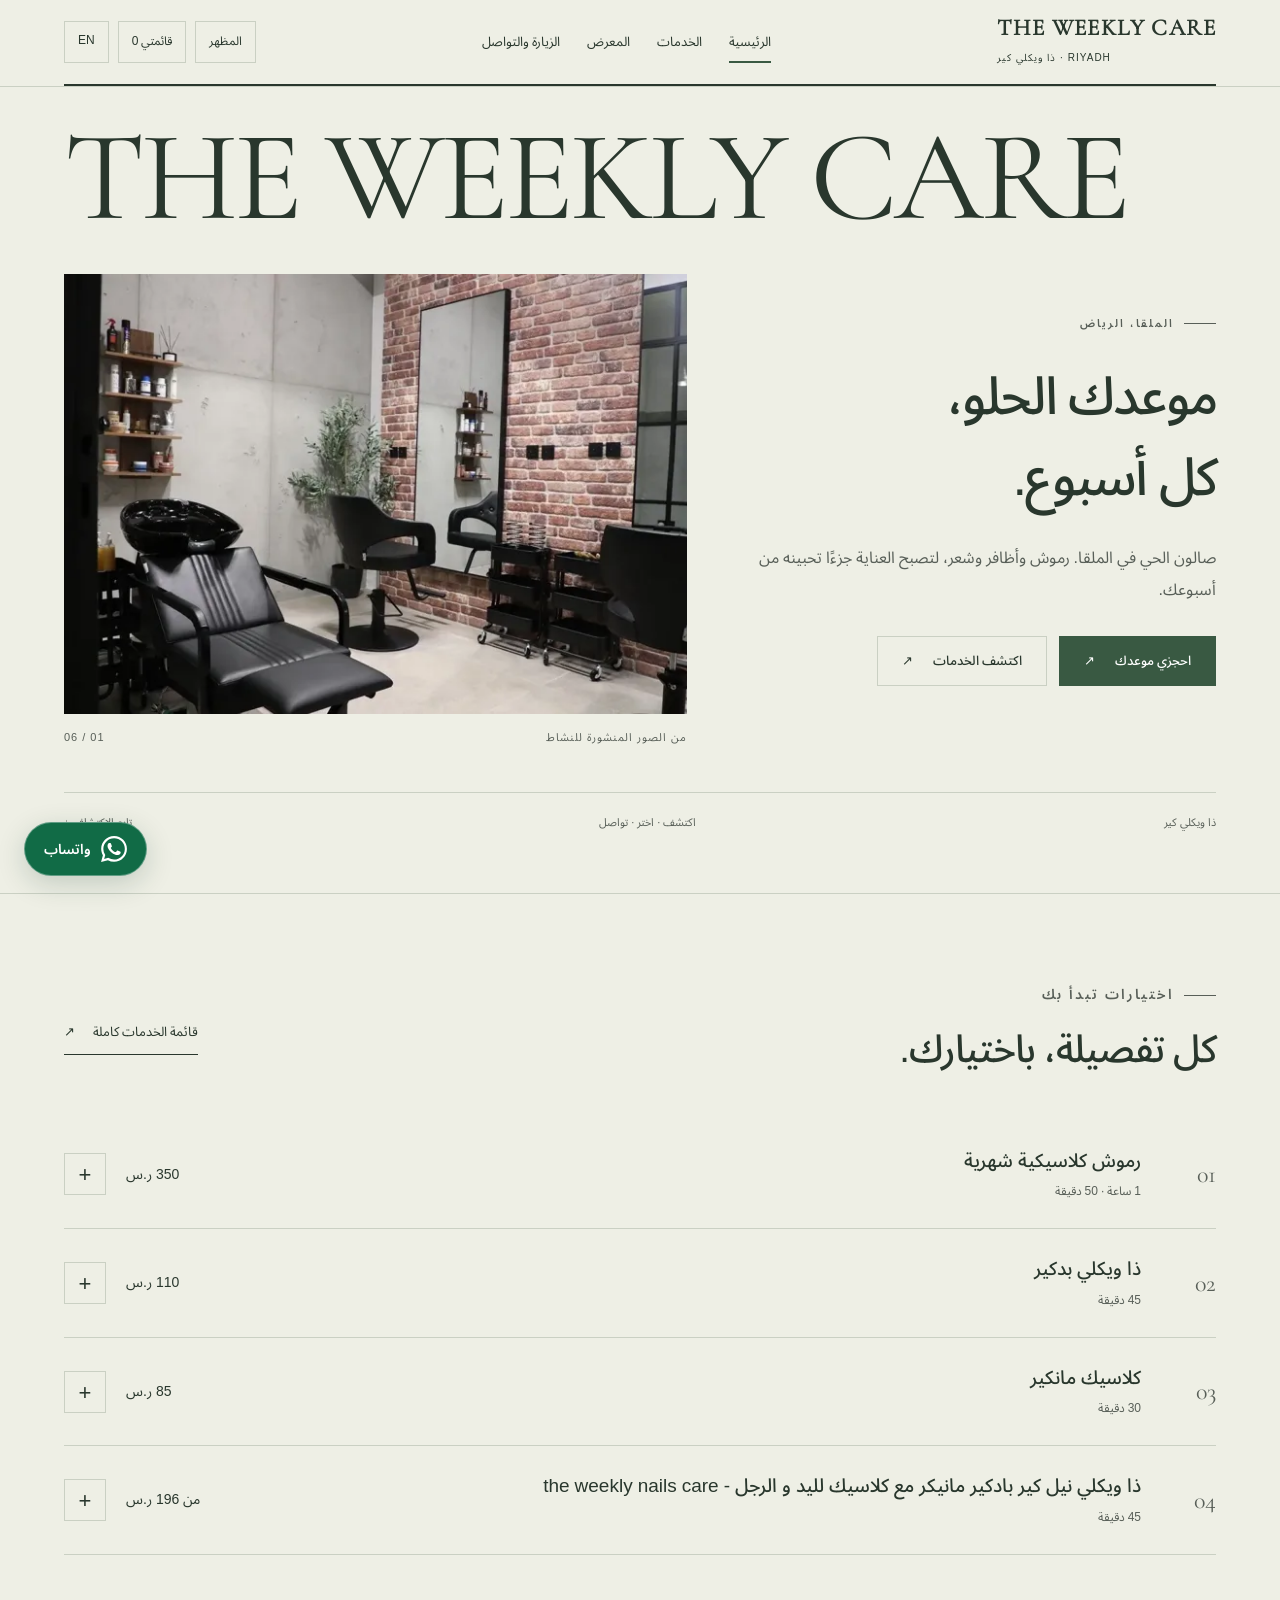
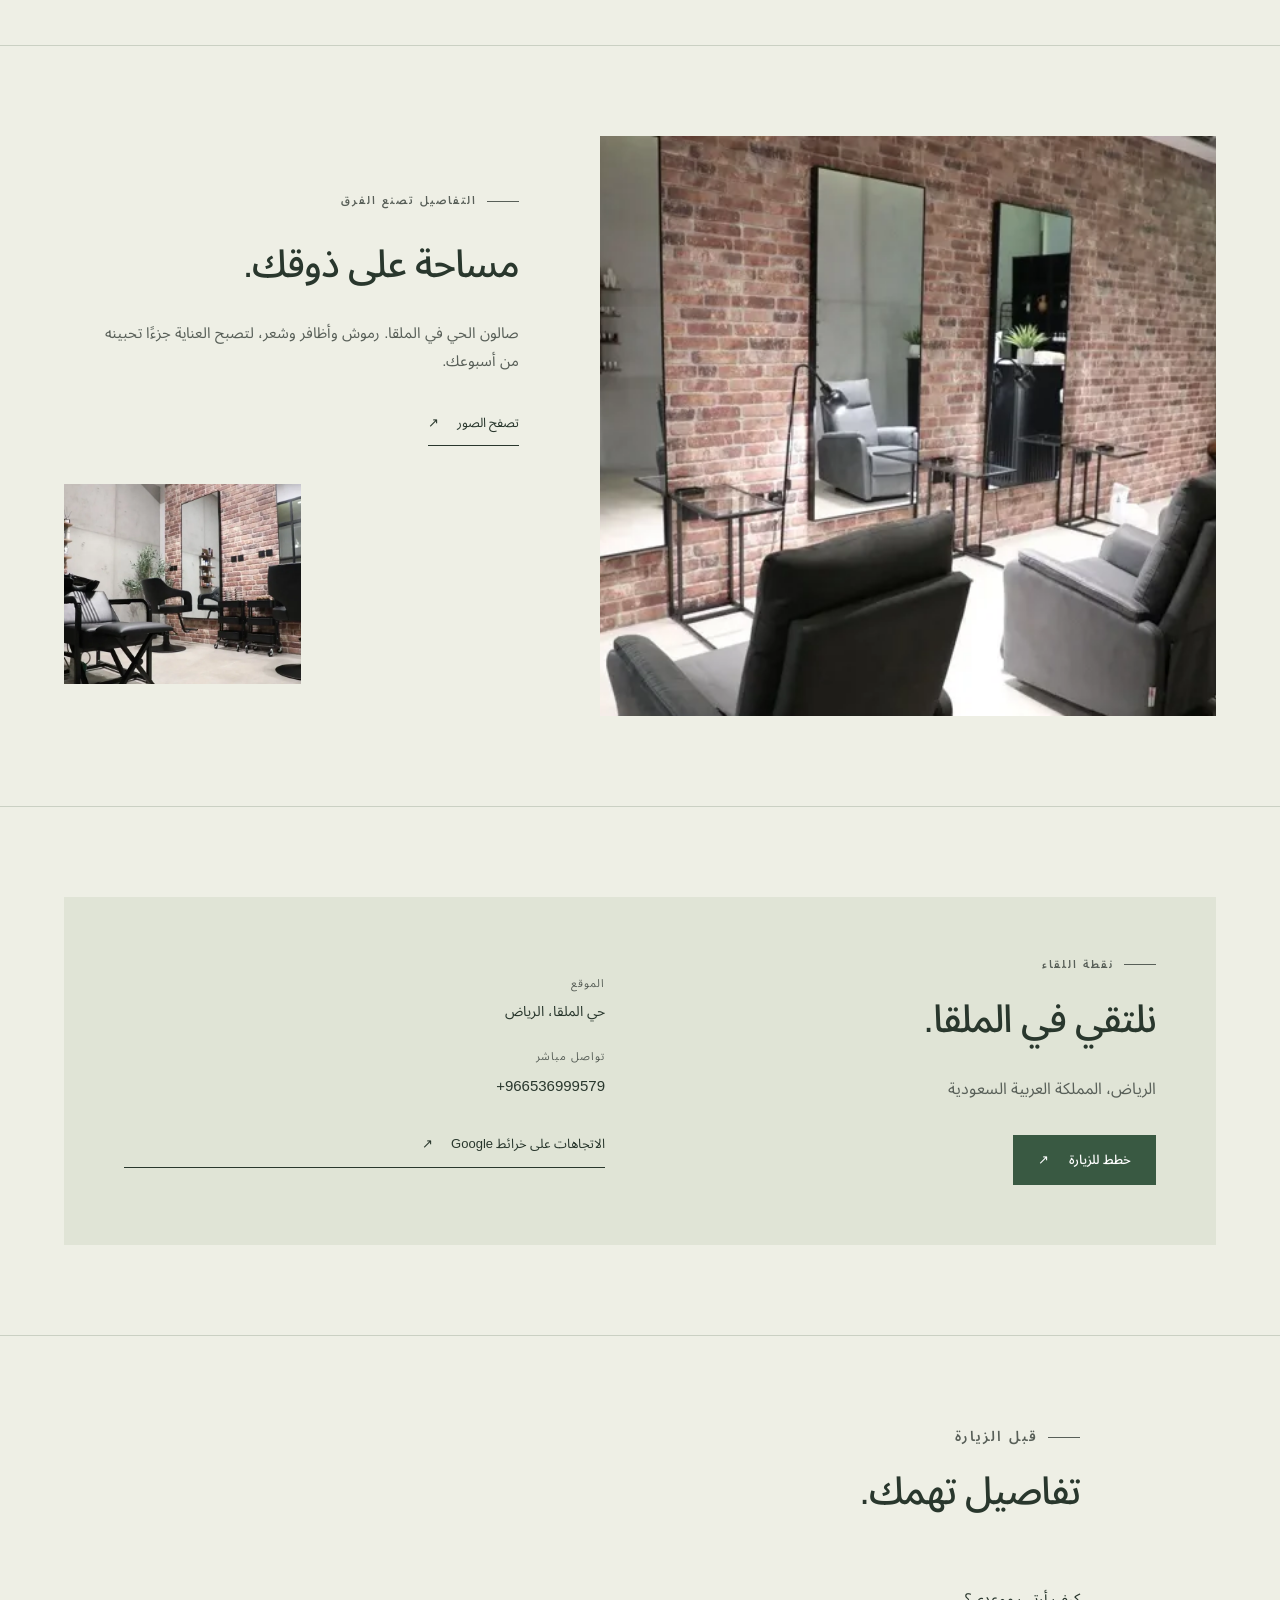
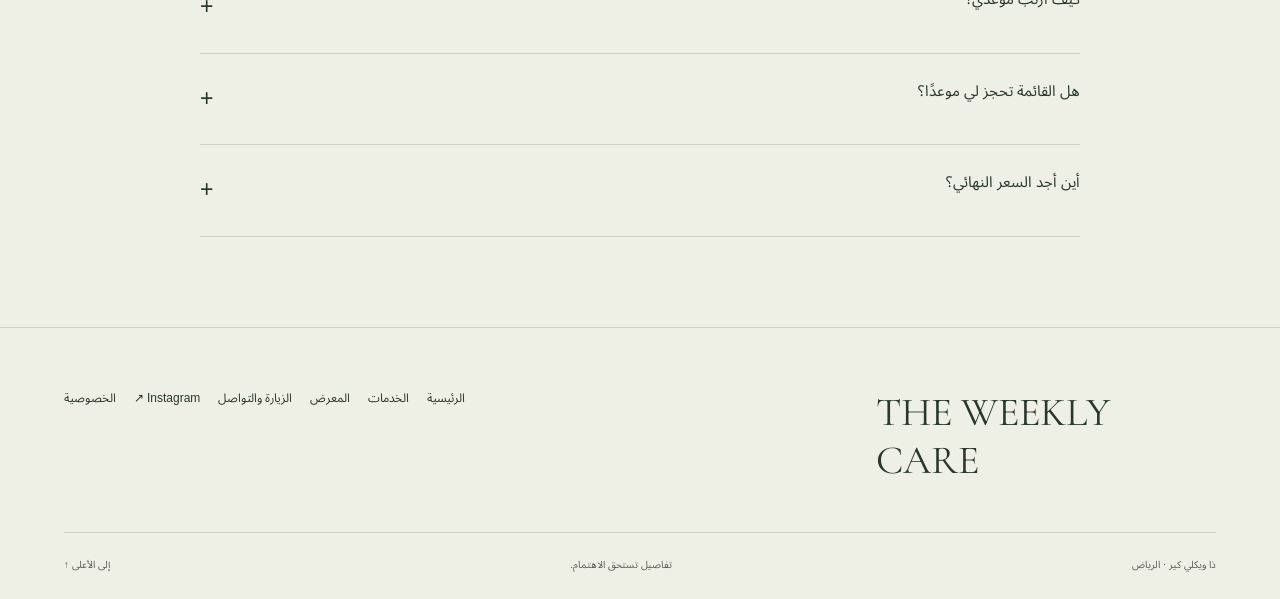
==== commit 8e96eb8b: "Prepare clean client presentation and remove verification sources" ====
--- a/index.html
+++ b/index.html
@@ -1 +1,2 @@
-<!doctype html><html lang="ar" dir="rtl"><head><meta charset="utf-8"><meta name="viewport" content="width=device-width,initial-scale=1"><title>ذا ويكلي كير | ذا ويكلي كير — الرياض</title><meta name="description" content="صالون الحي في الملقا. رموش وأظافر وشعر، لتصبح العناية جزءًا تحبينه من أسبوعك."><meta name="robots" content="noindex,nofollow"><meta name="theme-color" content="#f4f1e9"><link rel="canonical" href="https://az212z.github.io/weekly-care-riyadh/index.html"><meta property="og:title" content="ذا ويكلي كير | ذا ويكلي كير — الرياض"><meta property="og:description" content="صالون الحي في الملقا. رموش وأظافر وشعر، لتصبح العناية جزءًا تحبينه من أسبوعك."><meta property="og:type" content="website"><meta property="og:image" content="https://az212z.github.io/weekly-care-riyadh/assets/image-0.webp"><meta property="og:url" content="https://az212z.github.io/weekly-care-riyadh/index.html"><link rel="icon" href="assets/favicon.svg" type="image/svg+xml"><link rel="stylesheet" href="assets/site.css"><link rel="preload" href="assets/arabic.woff2" as="font" type="font/woff2" crossorigin><script src="assets/site.js" defer></script></head><body class="editorial"><a class="skip" href="#main">تجاوز إلى المحتوى</a><header class="top"><div class="wrap nav"><a class="wordmark" href="index.html" dir="ltr">THE WEEKLY CARE<small>ذا ويكلي كير · RIYADH</small></a><nav class="navlinks" id="navigation" aria-label="التنقل الرئيسي"><a href="index.html" aria-current=page>الرئيسية</a><a href="services.html" >الخدمات</a><a href="gallery.html" >المعرض</a><a href="contact.html" >الزيارة والتواصل</a></nav><div class="tools"><button type="button" class="bare theme-toggle" aria-label="تغيير المظهر">المظهر</button><button type="button" class="bare saved-open">قائمتي <span data-count>0</span></button><a class="bare" href="en/index.html" lang="en">EN</a><button class="bare menu-toggle" aria-expanded="false" aria-controls="navigation">القائمة</button></div></div></header><main id="main"><section class="hero reveal"><div class="wrap big-type">THE WEEKLY CARE</div><div class="wrap hero-grid"><div class="hero-copy"><p class="eyebrow"><span class="line"></span>الملقا، الرياض</p><h1>موعدك الحلو، كل أسبوع.</h1><p class="lede">صالون الحي في الملقا. رموش وأظافر وشعر، لتصبح العناية جزءًا تحبينه من أسبوعك.</p><div class="actions"><a class="btn " href="https://www.fresha.com/a/the-weekly-care-dh-wykly-kyr-riyadh-the-weekly-rrmc2678-ldhn-al-malqa-riyadh-13524-saudi-arabia-tanmrrhk">احجزي موعدك<span aria-hidden="true">↗</span></a><a class="btn secondary" href="services.html">اكتشف الخدمات<span aria-hidden="true">↗</span></a></div></div><div class="hero-visual"><img class="main-image" src="assets/image-0.webp" srcset="assets/image-0-480.webp 480w, assets/image-0-800.webp 800w, assets/image-0.webp 1590w" sizes="(max-width: 700px) 90vw, 50vw" width="1590" height="900" alt="ذا ويكلي كير — صور المكان" fetchpriority=high decoding="async"><img class="secondary-image" src="assets/image-1.webp" srcset="assets/image-1-480.webp 480w, assets/image-1-800.webp 800w, assets/image-1.webp 1600w" sizes="(max-width: 700px) 90vw, 50vw" width="1600" height="884" alt="ذا ويكلي كير — صور المكان" loading=lazy decoding="async"><div class="image-caption"><span>من الصور المنشورة للنشاط</span><span>01 / 06</span></div></div></div><div class="wrap hero-foot"><span>ذا ويكلي كير</span><span>اكتشف · اختر · تواصل</span><a href="#discover">تابع الاكتشاف ↓</a></div></section><div id="discover"></div><section class="chapter"><div class="wrap"><div class="section-head"><div><p class="eyebrow"><span class="line"></span>اختيارات تبدأ بك</p><h2>كل تفصيلة، باختيارك.</h2></div><a class="textlink" href="services.html">قائمة الخدمات كاملة<span aria-hidden="true">↗</span></a></div><div class="service-preview"><article class="service-row" data-service="0"><span class="number">01</span><div><h3>رموش كلاسيكية شهرية</h3><p>1 ساعة · 50 دقيقة</p></div><div class="row-end"><span class="price">350 ر.س</span><button type="button" data-save="0" aria-label="إضافة رموش كلاسيكية شهرية" aria-pressed="false">+</button></div></article><article class="service-row" data-service="1"><span class="number">02</span><div><h3>ذا ويكلي بدكير</h3><p>45 دقيقة</p></div><div class="row-end"><span class="price">110 ر.س</span><button type="button" data-save="1" aria-label="إضافة ذا ويكلي بدكير" aria-pressed="false">+</button></div></article><article class="service-row" data-service="2"><span class="number">03</span><div><h3>كلاسيك مانكير</h3><p>30 دقيقة</p></div><div class="row-end"><span class="price">85 ر.س</span><button type="button" data-save="2" aria-label="إضافة كلاسيك مانكير" aria-pressed="false">+</button></div></article><article class="service-row" data-service="3"><span class="number">04</span><div><h3>ذا ويكلي نيل كير بادكير  مانيكر  مع كلاسيك لليد و الرجل - the weekly nails care</h3><p>45 دقيقة</p></div><div class="row-end"><span class="price">من 196 ر.س</span><button type="button" data-save="3" aria-label="إضافة ذا ويكلي نيل كير بادكير  مانيكر  مع كلاسيك لليد و الرجل - the weekly nails care" aria-pressed="false">+</button></div></article></div></div></section><section class="chapter"><div class="wrap space-grid"><img class="" src="assets/image-1.webp" srcset="assets/image-1-480.webp 480w, assets/image-1-800.webp 800w, assets/image-1.webp 1600w" sizes="(max-width: 700px) 90vw, 50vw" width="1600" height="884" alt="ذا ويكلي كير — صور المكان" loading=lazy decoding="async"><div class="space-copy"><p class="eyebrow"><span class="line"></span>التفاصيل تصنع الفرق</p><h2>مساحة على ذوقك.</h2><p>صالون الحي في الملقا. رموش وأظافر وشعر، لتصبح العناية جزءًا تحبينه من أسبوعك.</p><a class="textlink" href="gallery.html">تصفح الصور<span aria-hidden="true">↗</span></a><div class="small-picture"><img class="" src="assets/image-2.webp" srcset="assets/image-2-480.webp 480w, assets/image-2-800.webp 800w, assets/image-2.webp 1254w" sizes="(max-width: 700px) 90vw, 50vw" width="1254" height="900" alt="ذا ويكلي كير — صور المكان" loading=lazy decoding="async"></div></div></div></section><section class="chapter"><div class="wrap visit-panel"><div><p class="eyebrow"><span class="line"></span>نقطة اللقاء</p><h2>نلتقي في الملقا.</h2><p class="lede">الرياض، المملكة العربية السعودية</p><a class="btn " href="contact.html">خطط للزيارة<span aria-hidden="true">↗</span></a></div><div class="visit-details"><div><small>الموقع</small><p>حي الملقا، الرياض</p></div><div><small>تواصل مباشر</small><a dir="ltr" href="tel:+966536999579">+966536999579</a></div><a class="textlink" href="https://www.google.com/maps/search/?api=1&amp;query=24.812313079833984,46.60118865966797">الاتجاهات على خرائط Google<span aria-hidden="true">↗</span></a></div></div></section><section class="chapter"><div class="wrap faq"><div class="section-head"><div><p class="eyebrow"><span class="line"></span>قبل الزيارة</p><h2>تفاصيل تهمك.</h2></div></div><details><summary>كيف أرتب موعدي؟</summary><p>اختاري الخدمة ثم انتقلي إلى Fresha لمراجعة الأوقات المتاحة وإتمام الحجز.</p></details><details><summary>هل القائمة تحجز لي موعدًا؟</summary><p>قائمة الاهتمام تساعدك في تجميع الخدمات. لا يتم تثبيت أي موعد من خلال إضافتها؛ الحجز أو التأكيد يتم مع مقدم الخدمة.</p></details><details><summary>أين أجد السعر النهائي؟</summary><p>الأسعار الظاهرة من القائمة المنشورة وقد تتغير بحسب الاختيارات. راجع السعر النهائي وشروط الخدمة عند الحجز أو قبل تأكيد الطلب.</p></details></div></section></main><footer class="footer"><div class="wrap"><div class="footer-top"><div class="footer-title" dir="ltr">THE WEEKLY CARE</div><div class="footer-links"><a href="index.html">الرئيسية</a><a href="services.html">الخدمات</a><a href="gallery.html">المعرض</a><a href="contact.html">الزيارة والتواصل</a><a href="https://www.instagram.com/theweeklycare?igsh=aG9mN3R3YmlqY2Jw&amp;utm_source=qr">Instagram ↗</a><a href="privacy.html">الخصوصية والمعلومات</a></div></div><div class="footer-bottom"><span>ذا ويكلي كير · الرياض</span><span>تفاصيل تستحق الاهتمام.</span><a href="#main">إلى الأعلى ↑</a></div></div></footer><div class="preview-label">تصوّر موقع مقترح للعرض — بيانات وصور من مصادر النشاط العامة.</div><div class="mobile-dock"><a class="btn " href="https://www.fresha.com/a/the-weekly-care-dh-wykly-kyr-riyadh-the-weekly-rrmc2678-ldhn-al-malqa-riyadh-13524-saudi-arabia-tanmrrhk">احجزي موعدك<span aria-hidden="true">↗</span></a><button class="bare saved-open">قائمتي <span data-count>0</span></button></div><dialog id="saved-dialog" class="dialog" aria-labelledby="saved-title"><div class="dialog-head"><h2 id="saved-title">قائمة اهتمامك</h2><button class="close-dialog" data-close aria-label="إغلاق">×</button></div><p class="note">اختيارات محفوظة في جهازك لتسهيل الاستفسار. ليست حجزًا أو طلبًا مؤكدًا.</p><ul class="saved-items"></ul><div class="actions"><a class="btn" id="saved-wa" href="#">استفسر عبر واتساب</a><button class="btn secondary" id="copy-list">نسخ القائمة</button></div></dialog><dialog id="lightbox" class="dialog lightbox" aria-labelledby="lightbox-caption"><div class="dialog-head"><p id="lightbox-caption"></p><button class="close-dialog" data-close aria-label="إغلاق الصورة">×</button></div><img id="lightbox-image" alt=""></dialog><div class="toast" role="status" hidden></div><script id="site-data" type="application/json">{"slug": "weekly-care-riyadh", "name": "ذا ويكلي كير", "phone": "966536999579", "services": [{"name": "رموش كلاسيكية شهرية | Monthly Classic Lashes", "category": "مختارات | Featured", "price": 350, "variable": false, "duration": "PT1H50M", "url": "https://www.fresha.com/a/the-weekly-care-dh-wykly-kyr-riyadh-the-weekly-rrmc2678-ldhn-al-malqa-riyadh-13524-saudi-arabia-tanmrrhk/booking?offerItemId=s:24422898"}, {"name": "ذا ويكلي بدكير  | The Weekly Pedi", "category": "مختارات | Featured", "price": 110, "variable": false, "duration": "PT45M", "url": "https://www.fresha.com/a/the-weekly-care-dh-wykly-kyr-riyadh-the-weekly-rrmc2678-ldhn-al-malqa-riyadh-13524-saudi-arabia-tanmrrhk/booking?offerItemId=s:24423070"}, {"name": "كلاسيك مانكير | Classic Manicure", "category": "مختارات | Featured", "price": 85, "variable": false, "duration": "PT30M", "url": "https://www.fresha.com/a/the-weekly-care-dh-wykly-kyr-riyadh-the-weekly-rrmc2678-ldhn-al-malqa-riyadh-13524-saudi-arabia-tanmrrhk/booking?offerItemId=s:24423069"}, {"name": "ذا ويكلي نيل كير بادكير  مانيكر  مع كلاسيك لليد و الرجل - the weekly nails care", "category": "مختارات | Featured", "price": 196, "variable": true, "duration": "PT45M", "url": "https://www.fresha.com/a/the-weekly-care-dh-wykly-kyr-riyadh-the-weekly-rrmc2678-ldhn-al-malqa-riyadh-13524-saudi-arabia-tanmrrhk/booking?offerItemId=p:1907544"}, {"name": "رموش ماسكارا افكت شهرية | Monthly Mascara Effect Lashes", "category": "تركيب رموش | Lash Extensions", "price": 400, "variable": false, "duration": "PT1H50M", "url": "https://www.fresha.com/a/the-weekly-care-dh-wykly-kyr-riyadh-the-weekly-rrmc2678-ldhn-al-malqa-riyadh-13524-saudi-arabia-tanmrrhk/booking?offerItemId=s:24422896"}, {"name": "رموش هايبرد شهرية | Monthly Hybrid Lashes", "category": "تركيب رموش | Lash Extensions", "price": 450, "variable": false, "duration": "PT1H50M", "url": "https://www.fresha.com/a/the-weekly-care-dh-wykly-kyr-riyadh-the-weekly-rrmc2678-ldhn-al-malqa-riyadh-13524-saudi-arabia-tanmrrhk/booking?offerItemId=s:24422888"}, {"name": "رموش كثيفة شهرية | Monthly Volume Lashes", "category": "تركيب رموش | Lash Extensions", "price": 550, "variable": false, "duration": "PT1H50M", "url": "https://www.fresha.com/a/the-weekly-care-dh-wykly-kyr-riyadh-the-weekly-rrmc2678-ldhn-al-malqa-riyadh-13524-saudi-arabia-tanmrrhk/booking?offerItemId=s:24422884"}, {"name": "رموش حرير شهرية | Monthly Silk Lashes", "category": "تركيب رموش | Lash Extensions", "price": 600, "variable": false, "duration": "PT1H55M", "url": "https://www.fresha.com/a/the-weekly-care-dh-wykly-kyr-riyadh-the-weekly-rrmc2678-ldhn-al-malqa-riyadh-13524-saudi-arabia-tanmrrhk/booking?offerItemId=s:24422809"}, {"name": "رتوش رموش كلاسيكية | Refill Classic Lashes", "category": "تركيب رموش | Lash Extensions", "price": 250, "variable": false, "duration": "PT1H50M", "url": "https://www.fresha.com/a/the-weekly-care-dh-wykly-kyr-riyadh-the-weekly-rrmc2678-ldhn-al-malqa-riyadh-13524-saudi-arabia-tanmrrhk/booking?offerItemId=s:24422788"}, {"name": "رتوش ماسكارا افكت | Refill Mascara Effect Lashes", "category": "تركيب رموش | Lash Extensions", "price": 280, "variable": false, "duration": "PT1H50M", "url": "https://www.fresha.com/a/the-weekly-care-dh-wykly-kyr-riyadh-the-weekly-rrmc2678-ldhn-al-malqa-riyadh-13524-saudi-arabia-tanmrrhk/booking?offerItemId=s:24422786"}, {"name": "رتوش هايبرد | Refill Hybrid Lashes", "category": "تركيب رموش | Lash Extensions", "price": 300, "variable": false, "duration": "PT1H50M", "url": "https://www.fresha.com/a/the-weekly-care-dh-wykly-kyr-riyadh-the-weekly-rrmc2678-ldhn-al-malqa-riyadh-13524-saudi-arabia-tanmrrhk/booking?offerItemId=s:24419531"}, {"name": "رتوش كثيفة | Refill Volume Lashes", "category": "تركيب رموش | Lash Extensions", "price": 320, "variable": false, "duration": "PT1H50M", "url": "https://www.fresha.com/a/the-weekly-care-dh-wykly-kyr-riyadh-the-weekly-rrmc2678-ldhn-al-malqa-riyadh-13524-saudi-arabia-tanmrrhk/booking?offerItemId=s:24419530"}, {"name": "رتوش حرير | Refill Silk Lashes", "category": "تركيب رموش | Lash Extensions", "price": 350, "variable": false, "duration": "PT1H50M", "url": "https://www.fresha.com/a/the-weekly-care-dh-wykly-kyr-riyadh-the-weekly-rrmc2678-ldhn-al-malqa-riyadh-13524-saudi-arabia-tanmrrhk/booking?offerItemId=s:24419527"}, {"name": "إزالة رموش | Lash Removal", "category": "تركيب رموش | Lash Extensions", "price": 80, "variable": false, "duration": "PT30M", "url": "https://www.fresha.com/a/the-weekly-care-dh-wykly-kyr-riyadh-the-weekly-rrmc2678-ldhn-al-malqa-riyadh-13524-saudi-arabia-tanmrrhk/booking?offerItemId=s:24419522"}, {"name": "ذا ويكلي مانكير سبا | The Weekly Mani Spa", "category": "العناية باليد والقدم | Hand & Feet Care", "price": 110, "variable": false, "duration": "PT45M", "url": "https://www.fresha.com/a/the-weekly-care-dh-wykly-kyr-riyadh-the-weekly-rrmc2678-ldhn-al-malqa-riyadh-13524-saudi-arabia-tanmrrhk/booking?offerItemId=s:24423072"}, {"name": "كلاسيك بدكير | Classic Pedicure", "category": "العناية باليد والقدم | Hand & Feet Care", "price": 85, "variable": false, "duration": "PT45M", "url": "https://www.fresha.com/a/the-weekly-care-dh-wykly-kyr-riyadh-the-weekly-rrmc2678-ldhn-al-malqa-riyadh-13524-saudi-arabia-tanmrrhk/booking?offerItemId=s:24423066"}, {"name": "مانكير روسي | Russian Manicure", "category": "العناية باليد والقدم | Hand & Feet Care", "price": 100, "variable": false, "duration": "PT45M", "url": "https://www.fresha.com/a/the-weekly-care-dh-wykly-kyr-riyadh-the-weekly-rrmc2678-ldhn-al-malqa-riyadh-13524-saudi-arabia-tanmrrhk/booking?offerItemId=s:24423059"}, {"name": "بدكير روسي | Russian Pedicure", "category": "العناية باليد والقدم | Hand & Feet Care", "price": 100, "variable": false, "duration": "PT45M", "url": "https://www.fresha.com/a/the-weekly-care-dh-wykly-kyr-riyadh-the-weekly-rrmc2678-ldhn-al-malqa-riyadh-13524-saudi-arabia-tanmrrhk/booking?offerItemId=s:24423056"}, {"name": "مساج | Massage", "category": "العناية باليد والقدم | Hand & Feet Care", "price": 50, "variable": false, "duration": "PT15M", "url": "https://www.fresha.com/a/the-weekly-care-dh-wykly-kyr-riyadh-the-weekly-rrmc2678-ldhn-al-malqa-riyadh-13524-saudi-arabia-tanmrrhk/booking?offerItemId=s:24423051"}, {"name": "ماسك مرطب لليد أو الرجل | Moisturizing Mask – Hand or Feet", "category": "العناية باليد والقدم | Hand & Feet Care", "price": 20, "variable": false, "duration": "PT20M", "url": "https://www.fresha.com/a/the-weekly-care-dh-wykly-kyr-riyadh-the-weekly-rrmc2678-ldhn-al-malqa-riyadh-13524-saudi-arabia-tanmrrhk/booking?offerItemId=s:24423049"}, {"name": "ذا ويكلي بياب | The Weekly BIAB", "category": "المناكير | Polish", "price": 250, "variable": false, "duration": "PT1H30M", "url": "https://www.fresha.com/a/the-weekly-care-dh-wykly-kyr-riyadh-the-weekly-rrmc2678-ldhn-al-malqa-riyadh-13524-saudi-arabia-tanmrrhk/booking?offerItemId=s:24423036"}, {"name": "ذا ويكلي جل | The Weekly Gel", "category": "المناكير | Polish", "price": 140, "variable": false, "duration": "PT1H30M", "url": "https://www.fresha.com/a/the-weekly-care-dh-wykly-kyr-riyadh-the-weekly-rrmc2678-ldhn-al-malqa-riyadh-13524-saudi-arabia-tanmrrhk/booking?offerItemId=s:24423031"}, {"name": "لون جل فرنش | Gel French", "category": "المناكير | Polish", "price": 120, "variable": false, "duration": "PT1H30M", "url": "https://www.fresha.com/a/the-weekly-care-dh-wykly-kyr-riyadh-the-weekly-rrmc2678-ldhn-al-malqa-riyadh-13524-saudi-arabia-tanmrrhk/booking?offerItemId=s:24423029"}, {"name": "لون جل اومبري | Gel Ombre", "category": "المناكير | Polish", "price": 120, "variable": false, "duration": "PT1H30M", "url": "https://www.fresha.com/a/the-weekly-care-dh-wykly-kyr-riyadh-the-weekly-rrmc2678-ldhn-al-malqa-riyadh-13524-saudi-arabia-tanmrrhk/booking?offerItemId=s:24423026"}, {"name": "لون جل كات اي | Gel Cat Eye", "category": "المناكير | Polish", "price": 120, "variable": false, "duration": "PT1H30M", "url": "https://www.fresha.com/a/the-weekly-care-dh-wykly-kyr-riyadh-the-weekly-rrmc2678-ldhn-al-malqa-riyadh-13524-saudi-arabia-tanmrrhk/booking?offerItemId=s:24423020"}, {"name": "لون جل كروم | Chrome Gel", "category": "المناكير | Polish", "price": 120, "variable": false, "duration": "PT1H30M", "url": "https://www.fresha.com/a/the-weekly-care-dh-wykly-kyr-riyadh-the-weekly-rrmc2678-ldhn-al-malqa-riyadh-13524-saudi-arabia-tanmrrhk/booking?offerItemId=s:24423017"}, {"name": "لون جل | Gel Color", "category": "المناكير | Polish", "price": 80, "variable": false, "duration": "PT1H30M", "url": "https://www.fresha.com/a/the-weekly-care-dh-wykly-kyr-riyadh-the-weekly-rrmc2678-ldhn-al-malqa-riyadh-13524-saudi-arabia-tanmrrhk/booking?offerItemId=s:24423013"}, {"name": "لون كلاسيك فرنش | Classic French Color", "category": "المناكير | Polish", "price": 80, "variable": false, "duration": "PT1H30M", "url": "https://www.fresha.com/a/the-weekly-care-dh-wykly-kyr-riyadh-the-weekly-rrmc2678-ldhn-al-malqa-riyadh-13524-saudi-arabia-tanmrrhk/booking?offerItemId=s:24423008"}, {"name": "لون كلاسيك | Classic Color", "category": "المناكير | Polish", "price": 40, "variable": false, "duration": "PT15M", "url": "https://www.fresha.com/a/the-weekly-care-dh-wykly-kyr-riyadh-the-weekly-rrmc2678-ldhn-al-malqa-riyadh-13524-saudi-arabia-tanmrrhk/booking?offerItemId=s:24423006"}, {"name": "فايبر جلاس مع بياب | Fiber Glass Extension & BIAB", "category": "تركيب أظافر | Nail Extensions", "price": 350, "variable": false, "duration": "PT3H", "url": "https://www.fresha.com/a/the-weekly-care-dh-wykly-kyr-riyadh-the-weekly-rrmc2678-ldhn-al-malqa-riyadh-13524-saudi-arabia-tanmrrhk/booking?offerItemId=s:24422945"}, {"name": "أظافر اسبوعية جاهزه للتركيب مع لون جل | Press on Weekly Nails with gel color", "category": "تركيب أظافر | Nail Extensions", "price": 225, "variable": false, "duration": "PT1H30M", "url": "https://www.fresha.com/a/the-weekly-care-dh-wykly-kyr-riyadh-the-weekly-rrmc2678-ldhn-al-malqa-riyadh-13524-saudi-arabia-tanmrrhk/booking?offerItemId=s:24422943"}, {"name": "إعادة تعبئة هارد جل | Hard Gel Refill", "category": "تركيب أظافر | Nail Extensions", "price": 250, "variable": false, "duration": "PT1H30M", "url": "https://www.fresha.com/a/the-weekly-care-dh-wykly-kyr-riyadh-the-weekly-rrmc2678-ldhn-al-malqa-riyadh-13524-saudi-arabia-tanmrrhk/booking?offerItemId=s:24422941"}, {"name": "أظافر اسبوعية جاهزه للتركيب مع لون كلاسيك | Press on Weekly Nails with classic color", "category": "تركيب أظافر | Nail Extensions", "price": 175, "variable": false, "duration": "PT1H30M", "url": "https://www.fresha.com/a/the-weekly-care-dh-wykly-kyr-riyadh-the-weekly-rrmc2678-ldhn-al-malqa-riyadh-13524-saudi-arabia-tanmrrhk/booking?offerItemId=s:24514238"}, {"name": "إعادة تعبئة فايبر جلاس | Fiber Glass Refill", "category": "تركيب أظافر | Nail Extensions", "price": 250, "variable": false, "duration": "PT1H", "url": "https://www.fresha.com/a/the-weekly-care-dh-wykly-kyr-riyadh-the-weekly-rrmc2678-ldhn-al-malqa-riyadh-13524-saudi-arabia-tanmrrhk/booking?offerItemId=s:24422939"}, {"name": "ترميم ظفر مكسور | Repair a Broken Nail", "category": "تركيب أظافر | Nail Extensions", "price": 40, "variable": false, "duration": "PT10M", "url": "https://www.fresha.com/a/the-weekly-care-dh-wykly-kyr-riyadh-the-weekly-rrmc2678-ldhn-al-malqa-riyadh-13524-saudi-arabia-tanmrrhk/booking?offerItemId=s:24422936"}, {"name": "ازالة جل أو أظافر أسبوعية | Gel or Weekly Nails Removal", "category": "الإزالة | Removal", "price": 80, "variable": false, "duration": "PT30M", "url": "https://www.fresha.com/a/the-weekly-care-dh-wykly-kyr-riyadh-the-weekly-rrmc2678-ldhn-al-malqa-riyadh-13524-saudi-arabia-tanmrrhk/booking?offerItemId=s:24422927"}, {"name": "ازالة بياب أو تركيب | BIAB or Nail Extensions Removal", "category": "الإزالة | Removal", "price": 120, "variable": false, "duration": "PT1H", "url": "https://www.fresha.com/a/the-weekly-care-dh-wykly-kyr-riyadh-the-weekly-rrmc2678-ldhn-al-malqa-riyadh-13524-saudi-arabia-tanmrrhk/booking?offerItemId=s:24422926"}, {"name": "تنظيف بشره - facial", "category": "العناية بالبشرة | Skin Care", "price": 150, "variable": false, "duration": "PT1H20M", "url": "https://www.fresha.com/a/the-weekly-care-dh-wykly-kyr-riyadh-the-weekly-rrmc2678-ldhn-al-malqa-riyadh-13524-saudi-arabia-tanmrrhk/booking?offerItemId=s:25113154"}, {"name": "تنسيق وفتلة حواجب | Eyebrow Shaping & Threading", "category": "العناية بالبشرة | Skin Care", "price": 70, "variable": false, "duration": "PT15M", "url": "https://www.fresha.com/a/the-weekly-care-dh-wykly-kyr-riyadh-the-weekly-rrmc2678-ldhn-al-malqa-riyadh-13524-saudi-arabia-tanmrrhk/booking?offerItemId=s:24422924"}, {"name": "تشقير حواجب | Eyebrow Bleaching", "category": "العناية بالبشرة | Skin Care", "price": 80, "variable": false, "duration": "PT15M", "url": "https://www.fresha.com/a/the-weekly-care-dh-wykly-kyr-riyadh-the-weekly-rrmc2678-ldhn-al-malqa-riyadh-13524-saudi-arabia-tanmrrhk/booking?offerItemId=s:24422921"}, {"name": "إزالة شعر فوق الشفة | Upper Lip Hair Removal", "category": "العناية بالبشرة | Skin Care", "price": 50, "variable": false, "duration": "PT15M", "url": "https://www.fresha.com/a/the-weekly-care-dh-wykly-kyr-riyadh-the-weekly-rrmc2678-ldhn-al-malqa-riyadh-13524-saudi-arabia-tanmrrhk/booking?offerItemId=s:24422918"}, {"name": "واكس أو فتلة وجه | Full Face Wax or Threading", "category": "العناية بالبشرة | Skin Care", "price": 100, "variable": false, "duration": "PT30M", "url": "https://www.fresha.com/a/the-weekly-care-dh-wykly-kyr-riyadh-the-weekly-rrmc2678-ldhn-al-malqa-riyadh-13524-saudi-arabia-tanmrrhk/booking?offerItemId=s:24422915"}, {"name": "صبغة رموش | Lash Tint", "category": "العناية بالبشرة | Skin Care", "price": 40, "variable": false, "duration": "PT20M", "url": "https://www.fresha.com/a/the-weekly-care-dh-wykly-kyr-riyadh-the-weekly-rrmc2678-ldhn-al-malqa-riyadh-13524-saudi-arabia-tanmrrhk/booking?offerItemId=s:24422909"}, {"name": "صبغة حواجب | Eyebrow Tint", "category": "العناية بالبشرة | Skin Care", "price": 40, "variable": false, "duration": "PT20M", "url": "https://www.fresha.com/a/the-weekly-care-dh-wykly-kyr-riyadh-the-weekly-rrmc2678-ldhn-al-malqa-riyadh-13524-saudi-arabia-tanmrrhk/booking?offerItemId=s:24422907"}, {"name": "سشوار ستريت | Straight Blow Dry", "category": "سشوار | Blow Dry", "price": 80, "variable": true, "duration": "PT1H", "url": "https://www.fresha.com/a/the-weekly-care-dh-wykly-kyr-riyadh-the-weekly-rrmc2678-ldhn-al-malqa-riyadh-13524-saudi-arabia-tanmrrhk/booking?offerItemId=s:24419488"}, {"name": "ويفي فير | Wavy Fair", "category": "سشوار | Blow Dry", "price": 150, "variable": true, "duration": "PT1H30M", "url": "https://www.fresha.com/a/the-weekly-care-dh-wykly-kyr-riyadh-the-weekly-rrmc2678-ldhn-al-malqa-riyadh-13524-saudi-arabia-tanmrrhk/booking?offerItemId=s:24419486"}, {"name": "بنس | Hair Pin", "category": "سشوار | Blow Dry", "price": 5, "variable": false, "duration": "PT1H", "url": "https://www.fresha.com/a/the-weekly-care-dh-wykly-kyr-riyadh-the-weekly-rrmc2678-ldhn-al-malqa-riyadh-13524-saudi-arabia-tanmrrhk/booking?offerItemId=s:24419483"}, {"name": "ذا ويكلي هير كير - The weekly hair care", "category": "معالجات الشعر | Hair Treatments", "price": 200, "variable": false, "duration": "PT1H", "url": "https://www.fresha.com/a/the-weekly-care-dh-wykly-kyr-riyadh-the-weekly-rrmc2678-ldhn-al-malqa-riyadh-13524-saudi-arabia-tanmrrhk/booking?offerItemId=s:24666356"}, {"name": "معالج البي بي كريم | BB Cream Treatment", "category": "معالجات الشعر | Hair Treatments", "price": 800, "variable": true, "duration": "PT2H", "url": "https://www.fresha.com/a/the-weekly-care-dh-wykly-kyr-riyadh-the-weekly-rrmc2678-ldhn-al-malqa-riyadh-13524-saudi-arabia-tanmrrhk/booking?offerItemId=s:24419496"}, {"name": "جذور | Roots", "category": "صبغة الشعر | Hair Color", "price": 120, "variable": false, "duration": "PT2H", "url": "https://www.fresha.com/a/the-weekly-care-dh-wykly-kyr-riyadh-the-weekly-rrmc2678-ldhn-al-malqa-riyadh-13524-saudi-arabia-tanmrrhk/booking?offerItemId=s:24419476"}, {"name": "صبغة لون واحد | One Color", "category": "صبغة الشعر | Hair Color", "price": 300, "variable": true, "duration": "PT2H", "url": "https://www.fresha.com/a/the-weekly-care-dh-wykly-kyr-riyadh-the-weekly-rrmc2678-ldhn-al-malqa-riyadh-13524-saudi-arabia-tanmrrhk/booking?offerItemId=s:24419467"}, {"name": "رنساج | Hair Rinsage", "category": "صبغة الشعر | Hair Color", "price": 200, "variable": true, "duration": "PT2H", "url": "https://www.fresha.com/a/the-weekly-care-dh-wykly-kyr-riyadh-the-weekly-rrmc2678-ldhn-al-malqa-riyadh-13524-saudi-arabia-tanmrrhk/booking?offerItemId=s:24419458"}, {"name": "جلسة K18", "category": "العناية بالشعر | Hair Care", "price": 80, "variable": false, "duration": "PT30M", "url": "https://www.fresha.com/a/the-weekly-care-dh-wykly-kyr-riyadh-the-weekly-rrmc2678-ldhn-al-malqa-riyadh-13524-saudi-arabia-tanmrrhk/booking?offerItemId=s:24765060"}, {"name": "غسيل وتجفيف | Hair Wash & Dry", "category": "العناية بالشعر | Hair Care", "price": 50, "variable": false, "duration": "PT30M", "url": "https://www.fresha.com/a/the-weekly-care-dh-wykly-kyr-riyadh-the-weekly-rrmc2678-ldhn-al-malqa-riyadh-13524-saudi-arabia-tanmrrhk/booking?offerItemId=s:24419518"}, {"name": "قص أطراف | Hair Trim", "category": "العناية بالشعر | Hair Care", "price": 50, "variable": false, "duration": "PT30M", "url": "https://www.fresha.com/a/the-weekly-care-dh-wykly-kyr-riyadh-the-weekly-rrmc2678-ldhn-al-malqa-riyadh-13524-saudi-arabia-tanmrrhk/booking?offerItemId=s:24419515"}, {"name": "سكرب فروة الرأس كلارا بالنعناع | Clara Hair Detox (Mint)", "category": "العناية بالشعر | Hair Care", "price": 150, "variable": false, "duration": "PT45M", "url": "https://www.fresha.com/a/the-weekly-care-dh-wykly-kyr-riyadh-the-weekly-rrmc2678-ldhn-al-malqa-riyadh-13524-saudi-arabia-tanmrrhk/booking?offerItemId=s:24419514"}]}</script><style id="wa-float-style">.wa-float{position:fixed;inset-inline-end:24px;bottom:calc(24px + env(safe-area-inset-bottom,0px));z-index:40;display:inline-flex;align-items:center;justify-content:center;gap:10px;min-height:54px;padding:12px 19px;border:1px solid #ffffff55;border-radius:999px;background:#116b46;color:#fff!important;font-family:inherit;font-size:14px;font-weight:600;line-height:1.5;text-decoration:none!important;box-shadow:0 8px 28px #12382930;isolation:isolate;transition:transform .2s,background .2s,box-shadow .2s}.wa-float svg{display:block;width:26px;height:26px;flex:none}.wa-float:hover{background:#095837;transform:translateY(-3px);box-shadow:0 12px 32px #12382940}.wa-float:focus-visible{outline:3px solid #116b46;outline-offset:5px;box-shadow:0 0 0 3px #fff}.wa-float span{white-space:nowrap}@media(max-width:900px){.wa-float{inset-inline-end:16px;bottom:calc(18px + env(safe-area-inset-bottom,0px));padding:11px 16px;min-height:50px;font-size:13px}.wa-float.wa-above-dock{bottom:calc(92px + env(safe-area-inset-bottom,0px))}}@media(prefers-reduced-motion:reduce){.wa-float{transition:none}.wa-float:hover{transform:none}}@media print{.wa-float{display:none}}</style><a class="wa-float wa-above-dock" href="https://wa.me/966536999579" target="_blank" rel="noopener noreferrer" aria-label="تواصل عبر واتساب"><svg viewBox="0 0 24 24" fill="currentColor" aria-hidden="true"><path d="M20.52 3.48A11.87 11.87 0 0012.05 0C5.5 0 .17 5.33.17 11.88c0 2.09.55 4.14 1.58 5.95L.07 24l6.31-1.66a11.89 11.89 0 005.67 1.44h.01c6.55 0 11.88-5.33 11.88-11.88 0-3.17-1.24-6.16-3.42-8.42zM12.05 21.77a9.85 9.85 0 01-5.02-1.37l-.36-.21-3.74.98 1-3.64-.24-.37a9.86 9.86 0 01-1.51-5.28c0-5.45 4.44-9.89 9.9-9.89a9.83 9.83 0 017 2.9 9.85 9.85 0 012.89 7c0 5.45-4.44 9.88-9.92 9.88zm5.42-7.41c-.3-.15-1.76-.87-2.03-.97-.27-.1-.47-.15-.67.15-.2.3-.77.97-.94 1.17-.18.2-.35.22-.65.07-.3-.15-1.25-.46-2.38-1.47-.88-.78-1.48-1.75-1.65-2.05-.17-.3-.02-.46.13-.6.13-.13.3-.35.45-.52.15-.18.2-.3.3-.5.1-.2.05-.37-.03-.52-.07-.15-.67-1.61-.91-2.2-.24-.58-.49-.5-.67-.51h-.57c-.2 0-.52.08-.79.37-.27.3-1.04 1.02-1.04 2.48 0 1.47 1.07 2.89 1.22 3.09.15.2 2.1 3.2 5.08 4.49.71.31 1.27.5 1.7.63.72.23 1.37.2 1.89.12.58-.09 1.76-.72 2.01-1.42.25-.69.25-1.29.18-1.41-.08-.13-.27-.2-.57-.35z"/></svg><span>واتساب</span></a></body></html>+<!DOCTYPE html>
+<html dir="rtl" lang="ar"><head><meta charset="utf-8"/><meta content="width=device-width,initial-scale=1" name="viewport"/><title>ذا ويكلي كير | ذا ويكلي كير — الرياض</title><meta content="صالون الحي في الملقا. رموش وأظافر وشعر، لتصبح العناية جزءًا تحبينه من أسبوعك." name="description"/><meta content="noindex,nofollow" name="robots"/><meta content="#f4f1e9" name="theme-color"/><link href="https://az212z.github.io/weekly-care-riyadh/index.html" rel="canonical"/><meta content="ذا ويكلي كير | ذا ويكلي كير — الرياض" property="og:title"/><meta content="صالون الحي في الملقا. رموش وأظافر وشعر، لتصبح العناية جزءًا تحبينه من أسبوعك." property="og:description"/><meta content="website" property="og:type"/><meta content="https://az212z.github.io/weekly-care-riyadh/assets/image-0.webp" property="og:image"/><meta content="https://az212z.github.io/weekly-care-riyadh/index.html" property="og:url"/><link href="assets/favicon.svg" rel="icon" type="image/svg+xml"/><link href="assets/site.css" rel="stylesheet"/><link as="font" crossorigin="" href="assets/arabic.woff2" rel="preload" type="font/woff2"/><script defer="" src="assets/site.js"></script></head><body class="editorial"><a class="skip" href="#main">تجاوز إلى المحتوى</a><header class="top"><div class="wrap nav"><a class="wordmark" dir="ltr" href="index.html">THE WEEKLY CARE<small>ذا ويكلي كير · RIYADH</small></a><nav aria-label="التنقل الرئيسي" class="navlinks" id="navigation"><a aria-current="page" href="index.html">الرئيسية</a><a href="services.html">الخدمات</a><a href="gallery.html">المعرض</a><a href="contact.html">الزيارة والتواصل</a></nav><div class="tools"><button aria-label="تغيير المظهر" class="bare theme-toggle" type="button">المظهر</button><button class="bare saved-open" type="button">قائمتي <span data-count="">0</span></button><a class="bare" href="en/index.html" lang="en">EN</a><button aria-controls="navigation" aria-expanded="false" class="bare menu-toggle">القائمة</button></div></div></header><main id="main"><section class="hero reveal"><div class="wrap big-type">THE WEEKLY CARE</div><div class="wrap hero-grid"><div class="hero-copy"><p class="eyebrow"><span class="line"></span>الملقا، الرياض</p><h1>موعدك الحلو، كل أسبوع.</h1><p class="lede">صالون الحي في الملقا. رموش وأظافر وشعر، لتصبح العناية جزءًا تحبينه من أسبوعك.</p><div class="actions"><a class="btn" href="https://www.fresha.com/a/the-weekly-care-dh-wykly-kyr-riyadh-the-weekly-rrmc2678-ldhn-al-malqa-riyadh-13524-saudi-arabia-tanmrrhk">احجزي موعدك<span aria-hidden="true">↗</span></a><a class="btn secondary" href="services.html">اكتشف الخدمات<span aria-hidden="true">↗</span></a></div></div><div class="hero-visual"><img alt="ذا ويكلي كير — صور المكان" class="main-image" decoding="async" fetchpriority="high" height="900" sizes="(max-width: 700px) 90vw, 50vw" src="assets/image-0.webp" srcset="assets/image-0-480.webp 480w, assets/image-0-800.webp 800w, assets/image-0.webp 1590w" width="1590"/><img alt="ذا ويكلي كير — صور المكان" class="secondary-image" decoding="async" height="884" loading="lazy" sizes="(max-width: 700px) 90vw, 50vw" src="assets/image-1.webp" srcset="assets/image-1-480.webp 480w, assets/image-1-800.webp 800w, assets/image-1.webp 1600w" width="1600"/><div class="image-caption"><span>من الصور المنشورة للنشاط</span><span>01 / 06</span></div></div></div><div class="wrap hero-foot"><span>ذا ويكلي كير</span><span>اكتشف · اختر · تواصل</span><a href="#discover">تابع الاكتشاف ↓</a></div></section><div id="discover"></div><section class="chapter"><div class="wrap"><div class="section-head"><div><p class="eyebrow"><span class="line"></span>اختيارات تبدأ بك</p><h2>كل تفصيلة، باختيارك.</h2></div><a class="textlink" href="services.html">قائمة الخدمات كاملة<span aria-hidden="true">↗</span></a></div><div class="service-preview"><article class="service-row" data-service="0"><span class="number">01</span><div><h3>رموش كلاسيكية شهرية</h3><p>1 ساعة · 50 دقيقة</p></div><div class="row-end"><span class="price">350 ر.س</span><button aria-label="إضافة رموش كلاسيكية شهرية" aria-pressed="false" data-save="0" type="button">+</button></div></article><article class="service-row" data-service="1"><span class="number">02</span><div><h3>ذا ويكلي بدكير</h3><p>45 دقيقة</p></div><div class="row-end"><span class="price">110 ر.س</span><button aria-label="إضافة ذا ويكلي بدكير" aria-pressed="false" data-save="1" type="button">+</button></div></article><article class="service-row" data-service="2"><span class="number">03</span><div><h3>كلاسيك مانكير</h3><p>30 دقيقة</p></div><div class="row-end"><span class="price">85 ر.س</span><button aria-label="إضافة كلاسيك مانكير" aria-pressed="false" data-save="2" type="button">+</button></div></article><article class="service-row" data-service="3"><span class="number">04</span><div><h3>ذا ويكلي نيل كير بادكير  مانيكر  مع كلاسيك لليد و الرجل - the weekly nails care</h3><p>45 دقيقة</p></div><div class="row-end"><span class="price">من 196 ر.س</span><button aria-label="إضافة ذا ويكلي نيل كير بادكير  مانيكر  مع كلاسيك لليد و الرجل - the weekly nails care" aria-pressed="false" data-save="3" type="button">+</button></div></article></div></div></section><section class="chapter"><div class="wrap space-grid"><img alt="ذا ويكلي كير — صور المكان" class="" decoding="async" height="884" loading="lazy" sizes="(max-width: 700px) 90vw, 50vw" src="assets/image-1.webp" srcset="assets/image-1-480.webp 480w, assets/image-1-800.webp 800w, assets/image-1.webp 1600w" width="1600"/><div class="space-copy"><p class="eyebrow"><span class="line"></span>التفاصيل تصنع الفرق</p><h2>مساحة على ذوقك.</h2><p>صالون الحي في الملقا. رموش وأظافر وشعر، لتصبح العناية جزءًا تحبينه من أسبوعك.</p><a class="textlink" href="gallery.html">تصفح الصور<span aria-hidden="true">↗</span></a><div class="small-picture"><img alt="ذا ويكلي كير — صور المكان" class="" decoding="async" height="900" loading="lazy" sizes="(max-width: 700px) 90vw, 50vw" src="assets/image-2.webp" srcset="assets/image-2-480.webp 480w, assets/image-2-800.webp 800w, assets/image-2.webp 1254w" width="1254"/></div></div></div></section><section class="chapter"><div class="wrap visit-panel"><div><p class="eyebrow"><span class="line"></span>نقطة اللقاء</p><h2>نلتقي في الملقا.</h2><p class="lede">الرياض، المملكة العربية السعودية</p><a class="btn" href="contact.html">خطط للزيارة<span aria-hidden="true">↗</span></a></div><div class="visit-details"><div><small>الموقع</small><p>حي الملقا، الرياض</p></div><div><small>تواصل مباشر</small><a dir="ltr" href="tel:+966536999579">+966536999579</a></div><a class="textlink" href="https://www.google.com/maps/search/?api=1&amp;query=24.812313079833984,46.60118865966797">الاتجاهات على خرائط Google<span aria-hidden="true">↗</span></a></div></div></section><section class="chapter"><div class="wrap faq"><div class="section-head"><div><p class="eyebrow"><span class="line"></span>قبل الزيارة</p><h2>تفاصيل تهمك.</h2></div></div><details><summary>كيف أرتب موعدي؟</summary><p>اختاري الخدمة ثم انتقلي إلى Fresha لمراجعة الأوقات المتاحة وإتمام الحجز.</p></details><details><summary>هل القائمة تحجز لي موعدًا؟</summary><p>قائمة الاهتمام تساعدك في تجميع الخدمات. لا يتم تثبيت أي موعد من خلال إضافتها؛ الحجز أو التأكيد يتم مع مقدم الخدمة.</p></details><details><summary>أين أجد السعر النهائي؟</summary><p>الأسعار الظاهرة من القائمة المنشورة وقد تتغير بحسب الاختيارات. راجع السعر النهائي وشروط الخدمة عند الحجز أو قبل تأكيد الطلب.</p></details></div></section></main><footer class="footer"><div class="wrap"><div class="footer-top"><div class="footer-title" dir="ltr">THE WEEKLY CARE</div><div class="footer-links"><a href="index.html">الرئيسية</a><a href="services.html">الخدمات</a><a href="gallery.html">المعرض</a><a href="contact.html">الزيارة والتواصل</a><a href="https://www.instagram.com/theweeklycare?igsh=aG9mN3R3YmlqY2Jw&amp;utm_source=qr">Instagram ↗</a><a href="privacy.html">الخصوصية</a></div></div><div class="footer-bottom"><span>ذا ويكلي كير · الرياض</span><span>تفاصيل تستحق الاهتمام.</span><a href="#main">إلى الأعلى ↑</a></div></div></footer><div class="mobile-dock"><a class="btn" href="https://www.fresha.com/a/the-weekly-care-dh-wykly-kyr-riyadh-the-weekly-rrmc2678-ldhn-al-malqa-riyadh-13524-saudi-arabia-tanmrrhk">احجزي موعدك<span aria-hidden="true">↗</span></a><button class="bare saved-open">قائمتي <span data-count="">0</span></button></div><dialog aria-labelledby="saved-title" class="dialog" id="saved-dialog"><div class="dialog-head"><h2 id="saved-title">قائمة اهتمامك</h2><button aria-label="إغلاق" class="close-dialog" data-close="">×</button></div><p class="note">اختيارات محفوظة في جهازك لتسهيل الاستفسار. ليست حجزًا أو طلبًا مؤكدًا.</p><ul class="saved-items"></ul><div class="actions"><a class="btn" href="#" id="saved-wa">استفسر عبر واتساب</a><button class="btn secondary" id="copy-list">نسخ القائمة</button></div></dialog><dialog aria-labelledby="lightbox-caption" class="dialog lightbox" id="lightbox"><div class="dialog-head"><p id="lightbox-caption"></p><button aria-label="إغلاق الصورة" class="close-dialog" data-close="">×</button></div><img alt="" id="lightbox-image"/></dialog><div class="toast" hidden="" role="status"></div><script id="site-data" type="application/json">{"slug": "weekly-care-riyadh", "name": "ذا ويكلي كير", "phone": "966536999579", "services": [{"name": "رموش كلاسيكية شهرية | Monthly Classic Lashes", "category": "مختارات | Featured", "price": 350, "variable": false, "duration": "PT1H50M", "url": "https://www.fresha.com/a/the-weekly-care-dh-wykly-kyr-riyadh-the-weekly-rrmc2678-ldhn-al-malqa-riyadh-13524-saudi-arabia-tanmrrhk/booking?offerItemId=s:24422898"}, {"name": "ذا ويكلي بدكير  | The Weekly Pedi", "category": "مختارات | Featured", "price": 110, "variable": false, "duration": "PT45M", "url": "https://www.fresha.com/a/the-weekly-care-dh-wykly-kyr-riyadh-the-weekly-rrmc2678-ldhn-al-malqa-riyadh-13524-saudi-arabia-tanmrrhk/booking?offerItemId=s:24423070"}, {"name": "كلاسيك مانكير | Classic Manicure", "category": "مختارات | Featured", "price": 85, "variable": false, "duration": "PT30M", "url": "https://www.fresha.com/a/the-weekly-care-dh-wykly-kyr-riyadh-the-weekly-rrmc2678-ldhn-al-malqa-riyadh-13524-saudi-arabia-tanmrrhk/booking?offerItemId=s:24423069"}, {"name": "ذا ويكلي نيل كير بادكير  مانيكر  مع كلاسيك لليد و الرجل - the weekly nails care", "category": "مختارات | Featured", "price": 196, "variable": true, "duration": "PT45M", "url": "https://www.fresha.com/a/the-weekly-care-dh-wykly-kyr-riyadh-the-weekly-rrmc2678-ldhn-al-malqa-riyadh-13524-saudi-arabia-tanmrrhk/booking?offerItemId=p:1907544"}, {"name": "رموش ماسكارا افكت شهرية | Monthly Mascara Effect Lashes", "category": "تركيب رموش | Lash Extensions", "price": 400, "variable": false, "duration": "PT1H50M", "url": "https://www.fresha.com/a/the-weekly-care-dh-wykly-kyr-riyadh-the-weekly-rrmc2678-ldhn-al-malqa-riyadh-13524-saudi-arabia-tanmrrhk/booking?offerItemId=s:24422896"}, {"name": "رموش هايبرد شهرية | Monthly Hybrid Lashes", "category": "تركيب رموش | Lash Extensions", "price": 450, "variable": false, "duration": "PT1H50M", "url": "https://www.fresha.com/a/the-weekly-care-dh-wykly-kyr-riyadh-the-weekly-rrmc2678-ldhn-al-malqa-riyadh-13524-saudi-arabia-tanmrrhk/booking?offerItemId=s:24422888"}, {"name": "رموش كثيفة شهرية | Monthly Volume Lashes", "category": "تركيب رموش | Lash Extensions", "price": 550, "variable": false, "duration": "PT1H50M", "url": "https://www.fresha.com/a/the-weekly-care-dh-wykly-kyr-riyadh-the-weekly-rrmc2678-ldhn-al-malqa-riyadh-13524-saudi-arabia-tanmrrhk/booking?offerItemId=s:24422884"}, {"name": "رموش حرير شهرية | Monthly Silk Lashes", "category": "تركيب رموش | Lash Extensions", "price": 600, "variable": false, "duration": "PT1H55M", "url": "https://www.fresha.com/a/the-weekly-care-dh-wykly-kyr-riyadh-the-weekly-rrmc2678-ldhn-al-malqa-riyadh-13524-saudi-arabia-tanmrrhk/booking?offerItemId=s:24422809"}, {"name": "رتوش رموش كلاسيكية | Refill Classic Lashes", "category": "تركيب رموش | Lash Extensions", "price": 250, "variable": false, "duration": "PT1H50M", "url": "https://www.fresha.com/a/the-weekly-care-dh-wykly-kyr-riyadh-the-weekly-rrmc2678-ldhn-al-malqa-riyadh-13524-saudi-arabia-tanmrrhk/booking?offerItemId=s:24422788"}, {"name": "رتوش ماسكارا افكت | Refill Mascara Effect Lashes", "category": "تركيب رموش | Lash Extensions", "price": 280, "variable": false, "duration": "PT1H50M", "url": "https://www.fresha.com/a/the-weekly-care-dh-wykly-kyr-riyadh-the-weekly-rrmc2678-ldhn-al-malqa-riyadh-13524-saudi-arabia-tanmrrhk/booking?offerItemId=s:24422786"}, {"name": "رتوش هايبرد | Refill Hybrid Lashes", "category": "تركيب رموش | Lash Extensions", "price": 300, "variable": false, "duration": "PT1H50M", "url": "https://www.fresha.com/a/the-weekly-care-dh-wykly-kyr-riyadh-the-weekly-rrmc2678-ldhn-al-malqa-riyadh-13524-saudi-arabia-tanmrrhk/booking?offerItemId=s:24419531"}, {"name": "رتوش كثيفة | Refill Volume Lashes", "category": "تركيب رموش | Lash Extensions", "price": 320, "variable": false, "duration": "PT1H50M", "url": "https://www.fresha.com/a/the-weekly-care-dh-wykly-kyr-riyadh-the-weekly-rrmc2678-ldhn-al-malqa-riyadh-13524-saudi-arabia-tanmrrhk/booking?offerItemId=s:24419530"}, {"name": "رتوش حرير | Refill Silk Lashes", "category": "تركيب رموش | Lash Extensions", "price": 350, "variable": false, "duration": "PT1H50M", "url": "https://www.fresha.com/a/the-weekly-care-dh-wykly-kyr-riyadh-the-weekly-rrmc2678-ldhn-al-malqa-riyadh-13524-saudi-arabia-tanmrrhk/booking?offerItemId=s:24419527"}, {"name": "إزالة رموش | Lash Removal", "category": "تركيب رموش | Lash Extensions", "price": 80, "variable": false, "duration": "PT30M", "url": "https://www.fresha.com/a/the-weekly-care-dh-wykly-kyr-riyadh-the-weekly-rrmc2678-ldhn-al-malqa-riyadh-13524-saudi-arabia-tanmrrhk/booking?offerItemId=s:24419522"}, {"name": "ذا ويكلي مانكير سبا | The Weekly Mani Spa", "category": "العناية باليد والقدم | Hand & Feet Care", "price": 110, "variable": false, "duration": "PT45M", "url": "https://www.fresha.com/a/the-weekly-care-dh-wykly-kyr-riyadh-the-weekly-rrmc2678-ldhn-al-malqa-riyadh-13524-saudi-arabia-tanmrrhk/booking?offerItemId=s:24423072"}, {"name": "كلاسيك بدكير | Classic Pedicure", "category": "العناية باليد والقدم | Hand & Feet Care", "price": 85, "variable": false, "duration": "PT45M", "url": "https://www.fresha.com/a/the-weekly-care-dh-wykly-kyr-riyadh-the-weekly-rrmc2678-ldhn-al-malqa-riyadh-13524-saudi-arabia-tanmrrhk/booking?offerItemId=s:24423066"}, {"name": "مانكير روسي | Russian Manicure", "category": "العناية باليد والقدم | Hand & Feet Care", "price": 100, "variable": false, "duration": "PT45M", "url": "https://www.fresha.com/a/the-weekly-care-dh-wykly-kyr-riyadh-the-weekly-rrmc2678-ldhn-al-malqa-riyadh-13524-saudi-arabia-tanmrrhk/booking?offerItemId=s:24423059"}, {"name": "بدكير روسي | Russian Pedicure", "category": "العناية باليد والقدم | Hand & Feet Care", "price": 100, "variable": false, "duration": "PT45M", "url": "https://www.fresha.com/a/the-weekly-care-dh-wykly-kyr-riyadh-the-weekly-rrmc2678-ldhn-al-malqa-riyadh-13524-saudi-arabia-tanmrrhk/booking?offerItemId=s:24423056"}, {"name": "مساج | Massage", "category": "العناية باليد والقدم | Hand & Feet Care", "price": 50, "variable": false, "duration": "PT15M", "url": "https://www.fresha.com/a/the-weekly-care-dh-wykly-kyr-riyadh-the-weekly-rrmc2678-ldhn-al-malqa-riyadh-13524-saudi-arabia-tanmrrhk/booking?offerItemId=s:24423051"}, {"name": "ماسك مرطب لليد أو الرجل | Moisturizing Mask – Hand or Feet", "category": "العناية باليد والقدم | Hand & Feet Care", "price": 20, "variable": false, "duration": "PT20M", "url": "https://www.fresha.com/a/the-weekly-care-dh-wykly-kyr-riyadh-the-weekly-rrmc2678-ldhn-al-malqa-riyadh-13524-saudi-arabia-tanmrrhk/booking?offerItemId=s:24423049"}, {"name": "ذا ويكلي بياب | The Weekly BIAB", "category": "المناكير | Polish", "price": 250, "variable": false, "duration": "PT1H30M", "url": "https://www.fresha.com/a/the-weekly-care-dh-wykly-kyr-riyadh-the-weekly-rrmc2678-ldhn-al-malqa-riyadh-13524-saudi-arabia-tanmrrhk/booking?offerItemId=s:24423036"}, {"name": "ذا ويكلي جل | The Weekly Gel", "category": "المناكير | Polish", "price": 140, "variable": false, "duration": "PT1H30M", "url": "https://www.fresha.com/a/the-weekly-care-dh-wykly-kyr-riyadh-the-weekly-rrmc2678-ldhn-al-malqa-riyadh-13524-saudi-arabia-tanmrrhk/booking?offerItemId=s:24423031"}, {"name": "لون جل فرنش | Gel French", "category": "المناكير | Polish", "price": 120, "variable": false, "duration": "PT1H30M", "url": "https://www.fresha.com/a/the-weekly-care-dh-wykly-kyr-riyadh-the-weekly-rrmc2678-ldhn-al-malqa-riyadh-13524-saudi-arabia-tanmrrhk/booking?offerItemId=s:24423029"}, {"name": "لون جل اومبري | Gel Ombre", "category": "المناكير | Polish", "price": 120, "variable": false, "duration": "PT1H30M", "url": "https://www.fresha.com/a/the-weekly-care-dh-wykly-kyr-riyadh-the-weekly-rrmc2678-ldhn-al-malqa-riyadh-13524-saudi-arabia-tanmrrhk/booking?offerItemId=s:24423026"}, {"name": "لون جل كات اي | Gel Cat Eye", "category": "المناكير | Polish", "price": 120, "variable": false, "duration": "PT1H30M", "url": "https://www.fresha.com/a/the-weekly-care-dh-wykly-kyr-riyadh-the-weekly-rrmc2678-ldhn-al-malqa-riyadh-13524-saudi-arabia-tanmrrhk/booking?offerItemId=s:24423020"}, {"name": "لون جل كروم | Chrome Gel", "category": "المناكير | Polish", "price": 120, "variable": false, "duration": "PT1H30M", "url": "https://www.fresha.com/a/the-weekly-care-dh-wykly-kyr-riyadh-the-weekly-rrmc2678-ldhn-al-malqa-riyadh-13524-saudi-arabia-tanmrrhk/booking?offerItemId=s:24423017"}, {"name": "لون جل | Gel Color", "category": "المناكير | Polish", "price": 80, "variable": false, "duration": "PT1H30M", "url": "https://www.fresha.com/a/the-weekly-care-dh-wykly-kyr-riyadh-the-weekly-rrmc2678-ldhn-al-malqa-riyadh-13524-saudi-arabia-tanmrrhk/booking?offerItemId=s:24423013"}, {"name": "لون كلاسيك فرنش | Classic French Color", "category": "المناكير | Polish", "price": 80, "variable": false, "duration": "PT1H30M", "url": "https://www.fresha.com/a/the-weekly-care-dh-wykly-kyr-riyadh-the-weekly-rrmc2678-ldhn-al-malqa-riyadh-13524-saudi-arabia-tanmrrhk/booking?offerItemId=s:24423008"}, {"name": "لون كلاسيك | Classic Color", "category": "المناكير | Polish", "price": 40, "variable": false, "duration": "PT15M", "url": "https://www.fresha.com/a/the-weekly-care-dh-wykly-kyr-riyadh-the-weekly-rrmc2678-ldhn-al-malqa-riyadh-13524-saudi-arabia-tanmrrhk/booking?offerItemId=s:24423006"}, {"name": "فايبر جلاس مع بياب | Fiber Glass Extension & BIAB", "category": "تركيب أظافر | Nail Extensions", "price": 350, "variable": false, "duration": "PT3H", "url": "https://www.fresha.com/a/the-weekly-care-dh-wykly-kyr-riyadh-the-weekly-rrmc2678-ldhn-al-malqa-riyadh-13524-saudi-arabia-tanmrrhk/booking?offerItemId=s:24422945"}, {"name": "أظافر اسبوعية جاهزه للتركيب مع لون جل | Press on Weekly Nails with gel color", "category": "تركيب أظافر | Nail Extensions", "price": 225, "variable": false, "duration": "PT1H30M", "url": "https://www.fresha.com/a/the-weekly-care-dh-wykly-kyr-riyadh-the-weekly-rrmc2678-ldhn-al-malqa-riyadh-13524-saudi-arabia-tanmrrhk/booking?offerItemId=s:24422943"}, {"name": "إعادة تعبئة هارد جل | Hard Gel Refill", "category": "تركيب أظافر | Nail Extensions", "price": 250, "variable": false, "duration": "PT1H30M", "url": "https://www.fresha.com/a/the-weekly-care-dh-wykly-kyr-riyadh-the-weekly-rrmc2678-ldhn-al-malqa-riyadh-13524-saudi-arabia-tanmrrhk/booking?offerItemId=s:24422941"}, {"name": "أظافر اسبوعية جاهزه للتركيب مع لون كلاسيك | Press on Weekly Nails with classic color", "category": "تركيب أظافر | Nail Extensions", "price": 175, "variable": false, "duration": "PT1H30M", "url": "https://www.fresha.com/a/the-weekly-care-dh-wykly-kyr-riyadh-the-weekly-rrmc2678-ldhn-al-malqa-riyadh-13524-saudi-arabia-tanmrrhk/booking?offerItemId=s:24514238"}, {"name": "إعادة تعبئة فايبر جلاس | Fiber Glass Refill", "category": "تركيب أظافر | Nail Extensions", "price": 250, "variable": false, "duration": "PT1H", "url": "https://www.fresha.com/a/the-weekly-care-dh-wykly-kyr-riyadh-the-weekly-rrmc2678-ldhn-al-malqa-riyadh-13524-saudi-arabia-tanmrrhk/booking?offerItemId=s:24422939"}, {"name": "ترميم ظفر مكسور | Repair a Broken Nail", "category": "تركيب أظافر | Nail Extensions", "price": 40, "variable": false, "duration": "PT10M", "url": "https://www.fresha.com/a/the-weekly-care-dh-wykly-kyr-riyadh-the-weekly-rrmc2678-ldhn-al-malqa-riyadh-13524-saudi-arabia-tanmrrhk/booking?offerItemId=s:24422936"}, {"name": "ازالة جل أو أظافر أسبوعية | Gel or Weekly Nails Removal", "category": "الإزالة | Removal", "price": 80, "variable": false, "duration": "PT30M", "url": "https://www.fresha.com/a/the-weekly-care-dh-wykly-kyr-riyadh-the-weekly-rrmc2678-ldhn-al-malqa-riyadh-13524-saudi-arabia-tanmrrhk/booking?offerItemId=s:24422927"}, {"name": "ازالة بياب أو تركيب | BIAB or Nail Extensions Removal", "category": "الإزالة | Removal", "price": 120, "variable": false, "duration": "PT1H", "url": "https://www.fresha.com/a/the-weekly-care-dh-wykly-kyr-riyadh-the-weekly-rrmc2678-ldhn-al-malqa-riyadh-13524-saudi-arabia-tanmrrhk/booking?offerItemId=s:24422926"}, {"name": "تنظيف بشره - facial", "category": "العناية بالبشرة | Skin Care", "price": 150, "variable": false, "duration": "PT1H20M", "url": "https://www.fresha.com/a/the-weekly-care-dh-wykly-kyr-riyadh-the-weekly-rrmc2678-ldhn-al-malqa-riyadh-13524-saudi-arabia-tanmrrhk/booking?offerItemId=s:25113154"}, {"name": "تنسيق وفتلة حواجب | Eyebrow Shaping & Threading", "category": "العناية بالبشرة | Skin Care", "price": 70, "variable": false, "duration": "PT15M", "url": "https://www.fresha.com/a/the-weekly-care-dh-wykly-kyr-riyadh-the-weekly-rrmc2678-ldhn-al-malqa-riyadh-13524-saudi-arabia-tanmrrhk/booking?offerItemId=s:24422924"}, {"name": "تشقير حواجب | Eyebrow Bleaching", "category": "العناية بالبشرة | Skin Care", "price": 80, "variable": false, "duration": "PT15M", "url": "https://www.fresha.com/a/the-weekly-care-dh-wykly-kyr-riyadh-the-weekly-rrmc2678-ldhn-al-malqa-riyadh-13524-saudi-arabia-tanmrrhk/booking?offerItemId=s:24422921"}, {"name": "إزالة شعر فوق الشفة | Upper Lip Hair Removal", "category": "العناية بالبشرة | Skin Care", "price": 50, "variable": false, "duration": "PT15M", "url": "https://www.fresha.com/a/the-weekly-care-dh-wykly-kyr-riyadh-the-weekly-rrmc2678-ldhn-al-malqa-riyadh-13524-saudi-arabia-tanmrrhk/booking?offerItemId=s:24422918"}, {"name": "واكس أو فتلة وجه | Full Face Wax or Threading", "category": "العناية بالبشرة | Skin Care", "price": 100, "variable": false, "duration": "PT30M", "url": "https://www.fresha.com/a/the-weekly-care-dh-wykly-kyr-riyadh-the-weekly-rrmc2678-ldhn-al-malqa-riyadh-13524-saudi-arabia-tanmrrhk/booking?offerItemId=s:24422915"}, {"name": "صبغة رموش | Lash Tint", "category": "العناية بالبشرة | Skin Care", "price": 40, "variable": false, "duration": "PT20M", "url": "https://www.fresha.com/a/the-weekly-care-dh-wykly-kyr-riyadh-the-weekly-rrmc2678-ldhn-al-malqa-riyadh-13524-saudi-arabia-tanmrrhk/booking?offerItemId=s:24422909"}, {"name": "صبغة حواجب | Eyebrow Tint", "category": "العناية بالبشرة | Skin Care", "price": 40, "variable": false, "duration": "PT20M", "url": "https://www.fresha.com/a/the-weekly-care-dh-wykly-kyr-riyadh-the-weekly-rrmc2678-ldhn-al-malqa-riyadh-13524-saudi-arabia-tanmrrhk/booking?offerItemId=s:24422907"}, {"name": "سشوار ستريت | Straight Blow Dry", "category": "سشوار | Blow Dry", "price": 80, "variable": true, "duration": "PT1H", "url": "https://www.fresha.com/a/the-weekly-care-dh-wykly-kyr-riyadh-the-weekly-rrmc2678-ldhn-al-malqa-riyadh-13524-saudi-arabia-tanmrrhk/booking?offerItemId=s:24419488"}, {"name": "ويفي فير | Wavy Fair", "category": "سشوار | Blow Dry", "price": 150, "variable": true, "duration": "PT1H30M", "url": "https://www.fresha.com/a/the-weekly-care-dh-wykly-kyr-riyadh-the-weekly-rrmc2678-ldhn-al-malqa-riyadh-13524-saudi-arabia-tanmrrhk/booking?offerItemId=s:24419486"}, {"name": "بنس | Hair Pin", "category": "سشوار | Blow Dry", "price": 5, "variable": false, "duration": "PT1H", "url": "https://www.fresha.com/a/the-weekly-care-dh-wykly-kyr-riyadh-the-weekly-rrmc2678-ldhn-al-malqa-riyadh-13524-saudi-arabia-tanmrrhk/booking?offerItemId=s:24419483"}, {"name": "ذا ويكلي هير كير - The weekly hair care", "category": "معالجات الشعر | Hair Treatments", "price": 200, "variable": false, "duration": "PT1H", "url": "https://www.fresha.com/a/the-weekly-care-dh-wykly-kyr-riyadh-the-weekly-rrmc2678-ldhn-al-malqa-riyadh-13524-saudi-arabia-tanmrrhk/booking?offerItemId=s:24666356"}, {"name": "معالج البي بي كريم | BB Cream Treatment", "category": "معالجات الشعر | Hair Treatments", "price": 800, "variable": true, "duration": "PT2H", "url": "https://www.fresha.com/a/the-weekly-care-dh-wykly-kyr-riyadh-the-weekly-rrmc2678-ldhn-al-malqa-riyadh-13524-saudi-arabia-tanmrrhk/booking?offerItemId=s:24419496"}, {"name": "جذور | Roots", "category": "صبغة الشعر | Hair Color", "price": 120, "variable": false, "duration": "PT2H", "url": "https://www.fresha.com/a/the-weekly-care-dh-wykly-kyr-riyadh-the-weekly-rrmc2678-ldhn-al-malqa-riyadh-13524-saudi-arabia-tanmrrhk/booking?offerItemId=s:24419476"}, {"name": "صبغة لون واحد | One Color", "category": "صبغة الشعر | Hair Color", "price": 300, "variable": true, "duration": "PT2H", "url": "https://www.fresha.com/a/the-weekly-care-dh-wykly-kyr-riyadh-the-weekly-rrmc2678-ldhn-al-malqa-riyadh-13524-saudi-arabia-tanmrrhk/booking?offerItemId=s:24419467"}, {"name": "رنساج | Hair Rinsage", "category": "صبغة الشعر | Hair Color", "price": 200, "variable": true, "duration": "PT2H", "url": "https://www.fresha.com/a/the-weekly-care-dh-wykly-kyr-riyadh-the-weekly-rrmc2678-ldhn-al-malqa-riyadh-13524-saudi-arabia-tanmrrhk/booking?offerItemId=s:24419458"}, {"name": "جلسة K18", "category": "العناية بالشعر | Hair Care", "price": 80, "variable": false, "duration": "PT30M", "url": "https://www.fresha.com/a/the-weekly-care-dh-wykly-kyr-riyadh-the-weekly-rrmc2678-ldhn-al-malqa-riyadh-13524-saudi-arabia-tanmrrhk/booking?offerItemId=s:24765060"}, {"name": "غسيل وتجفيف | Hair Wash & Dry", "category": "العناية بالشعر | Hair Care", "price": 50, "variable": false, "duration": "PT30M", "url": "https://www.fresha.com/a/the-weekly-care-dh-wykly-kyr-riyadh-the-weekly-rrmc2678-ldhn-al-malqa-riyadh-13524-saudi-arabia-tanmrrhk/booking?offerItemId=s:24419518"}, {"name": "قص أطراف | Hair Trim", "category": "العناية بالشعر | Hair Care", "price": 50, "variable": false, "duration": "PT30M", "url": "https://www.fresha.com/a/the-weekly-care-dh-wykly-kyr-riyadh-the-weekly-rrmc2678-ldhn-al-malqa-riyadh-13524-saudi-arabia-tanmrrhk/booking?offerItemId=s:24419515"}, {"name": "سكرب فروة الرأس كلارا بالنعناع | Clara Hair Detox (Mint)", "category": "العناية بالشعر | Hair Care", "price": 150, "variable": false, "duration": "PT45M", "url": "https://www.fresha.com/a/the-weekly-care-dh-wykly-kyr-riyadh-the-weekly-rrmc2678-ldhn-al-malqa-riyadh-13524-saudi-arabia-tanmrrhk/booking?offerItemId=s:24419514"}]}</script><style id="wa-float-style">.wa-float{position:fixed;inset-inline-end:24px;bottom:calc(24px + env(safe-area-inset-bottom,0px));z-index:40;display:inline-flex;align-items:center;justify-content:center;gap:10px;min-height:54px;padding:12px 19px;border:1px solid #ffffff55;border-radius:999px;background:#116b46;color:#fff!important;font-family:inherit;font-size:14px;font-weight:600;line-height:1.5;text-decoration:none!important;box-shadow:0 8px 28px #12382930;isolation:isolate;transition:transform .2s,background .2s,box-shadow .2s}.wa-float svg{display:block;width:26px;height:26px;flex:none}.wa-float:hover{background:#095837;transform:translateY(-3px);box-shadow:0 12px 32px #12382940}.wa-float:focus-visible{outline:3px solid #116b46;outline-offset:5px;box-shadow:0 0 0 3px #fff}.wa-float span{white-space:nowrap}@media(max-width:900px){.wa-float{inset-inline-end:16px;bottom:calc(18px + env(safe-area-inset-bottom,0px));padding:11px 16px;min-height:50px;font-size:13px}.wa-float.wa-above-dock{bottom:calc(92px + env(safe-area-inset-bottom,0px))}}@media(prefers-reduced-motion:reduce){.wa-float{transition:none}.wa-float:hover{transform:none}}@media print{.wa-float{display:none}}</style><a aria-label="تواصل عبر واتساب" class="wa-float wa-above-dock" href="https://wa.me/966536999579" rel="noopener noreferrer" target="_blank"><svg aria-hidden="true" fill="currentColor" viewbox="0 0 24 24"><path d="M20.52 3.48A11.87 11.87 0 0012.05 0C5.5 0 .17 5.33.17 11.88c0 2.09.55 4.14 1.58 5.95L.07 24l6.31-1.66a11.89 11.89 0 005.67 1.44h.01c6.55 0 11.88-5.33 11.88-11.88 0-3.17-1.24-6.16-3.42-8.42zM12.05 21.77a9.85 9.85 0 01-5.02-1.37l-.36-.21-3.74.98 1-3.64-.24-.37a9.86 9.86 0 01-1.51-5.28c0-5.45 4.44-9.89 9.9-9.89a9.83 9.83 0 017 2.9 9.85 9.85 0 012.89 7c0 5.45-4.44 9.88-9.92 9.88zm5.42-7.41c-.3-.15-1.76-.87-2.03-.97-.27-.1-.47-.15-.67.15-.2.3-.77.97-.94 1.17-.18.2-.35.22-.65.07-.3-.15-1.25-.46-2.38-1.47-.88-.78-1.48-1.75-1.65-2.05-.17-.3-.02-.46.13-.6.13-.13.3-.35.45-.52.15-.18.2-.3.3-.5.1-.2.05-.37-.03-.52-.07-.15-.67-1.61-.91-2.2-.24-.58-.49-.5-.67-.51h-.57c-.2 0-.52.08-.79.37-.27.3-1.04 1.02-1.04 2.48 0 1.47 1.07 2.89 1.22 3.09.15.2 2.1 3.2 5.08 4.49.71.31 1.27.5 1.7.63.72.23 1.37.2 1.89.12.58-.09 1.76-.72 2.01-1.42.25-.69.25-1.29.18-1.41-.08-.13-.27-.2-.57-.35z"></path></svg><span>واتساب</span></a></body></html>
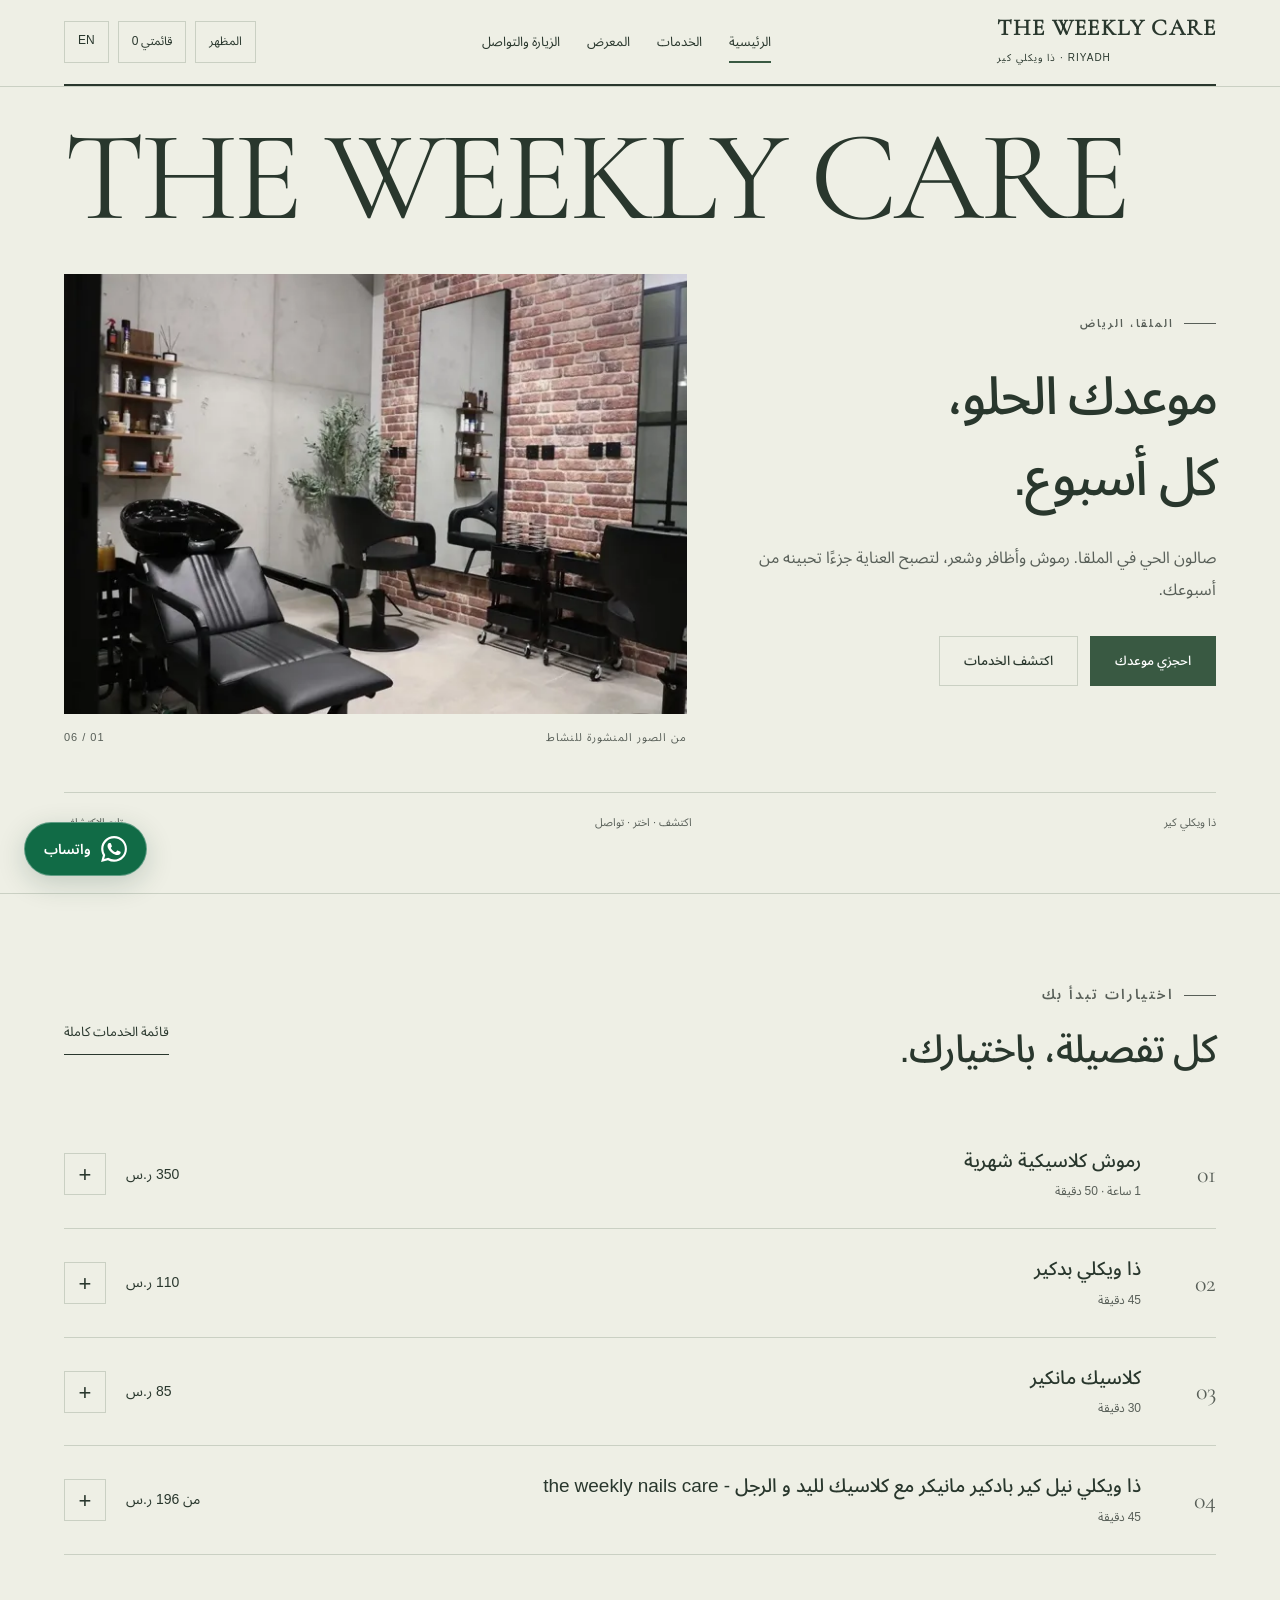
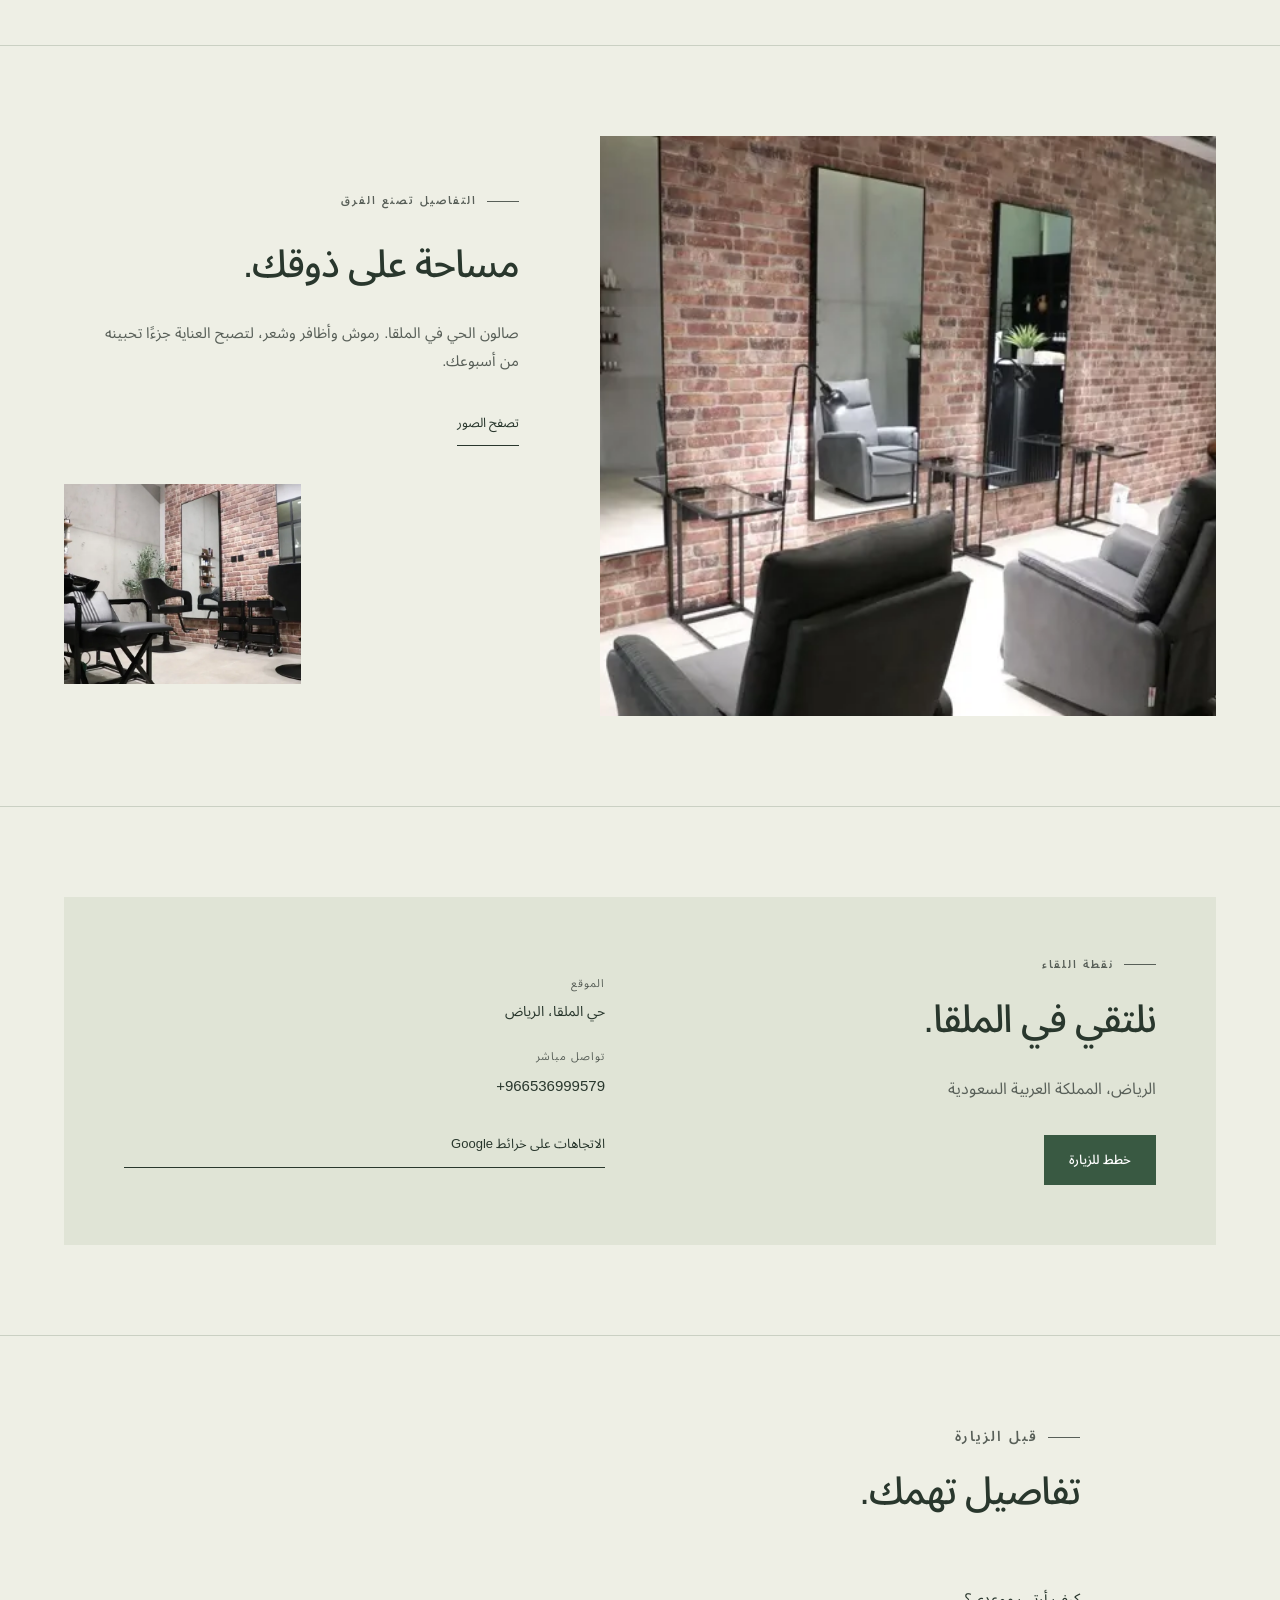
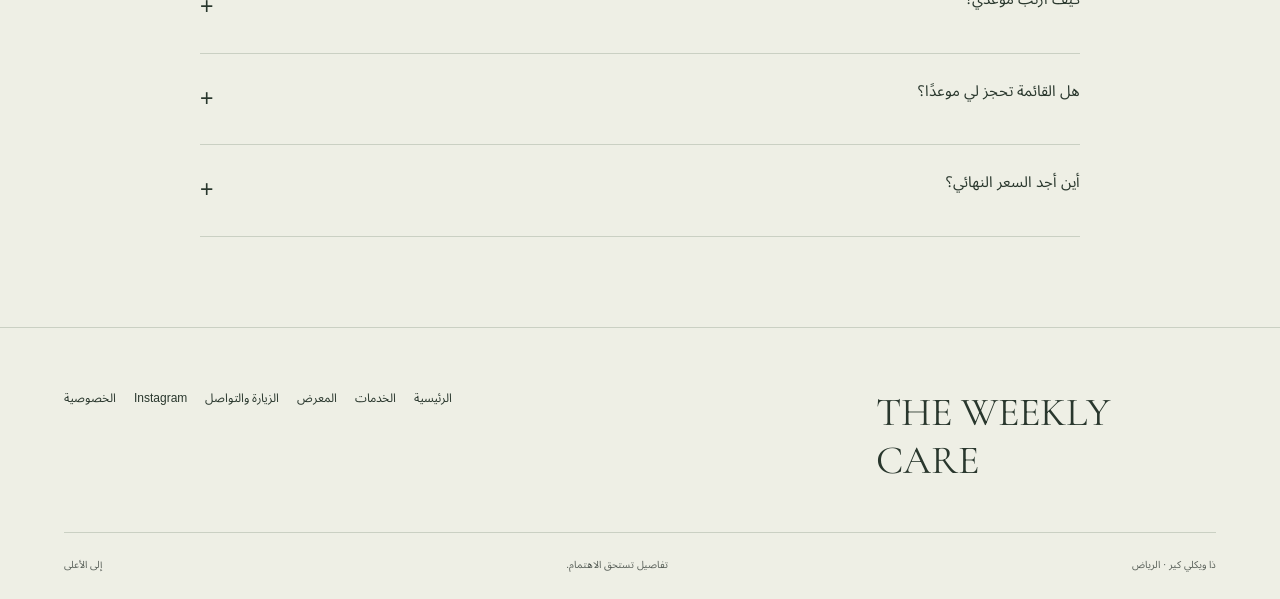
==== commit 7130da28: "Remove decorative arrows and emoji for clean professional presentation" ====
--- a/index.html
+++ b/index.html
@@ -1,2 +1,2 @@
 <!DOCTYPE html>
-<html dir="rtl" lang="ar"><head><meta charset="utf-8"/><meta content="width=device-width,initial-scale=1" name="viewport"/><title>ذا ويكلي كير | ذا ويكلي كير — الرياض</title><meta content="صالون الحي في الملقا. رموش وأظافر وشعر، لتصبح العناية جزءًا تحبينه من أسبوعك." name="description"/><meta content="noindex,nofollow" name="robots"/><meta content="#f4f1e9" name="theme-color"/><link href="https://az212z.github.io/weekly-care-riyadh/index.html" rel="canonical"/><meta content="ذا ويكلي كير | ذا ويكلي كير — الرياض" property="og:title"/><meta content="صالون الحي في الملقا. رموش وأظافر وشعر، لتصبح العناية جزءًا تحبينه من أسبوعك." property="og:description"/><meta content="website" property="og:type"/><meta content="https://az212z.github.io/weekly-care-riyadh/assets/image-0.webp" property="og:image"/><meta content="https://az212z.github.io/weekly-care-riyadh/index.html" property="og:url"/><link href="assets/favicon.svg" rel="icon" type="image/svg+xml"/><link href="assets/site.css" rel="stylesheet"/><link as="font" crossorigin="" href="assets/arabic.woff2" rel="preload" type="font/woff2"/><script defer="" src="assets/site.js"></script></head><body class="editorial"><a class="skip" href="#main">تجاوز إلى المحتوى</a><header class="top"><div class="wrap nav"><a class="wordmark" dir="ltr" href="index.html">THE WEEKLY CARE<small>ذا ويكلي كير · RIYADH</small></a><nav aria-label="التنقل الرئيسي" class="navlinks" id="navigation"><a aria-current="page" href="index.html">الرئيسية</a><a href="services.html">الخدمات</a><a href="gallery.html">المعرض</a><a href="contact.html">الزيارة والتواصل</a></nav><div class="tools"><button aria-label="تغيير المظهر" class="bare theme-toggle" type="button">المظهر</button><button class="bare saved-open" type="button">قائمتي <span data-count="">0</span></button><a class="bare" href="en/index.html" lang="en">EN</a><button aria-controls="navigation" aria-expanded="false" class="bare menu-toggle">القائمة</button></div></div></header><main id="main"><section class="hero reveal"><div class="wrap big-type">THE WEEKLY CARE</div><div class="wrap hero-grid"><div class="hero-copy"><p class="eyebrow"><span class="line"></span>الملقا، الرياض</p><h1>موعدك الحلو، كل أسبوع.</h1><p class="lede">صالون الحي في الملقا. رموش وأظافر وشعر، لتصبح العناية جزءًا تحبينه من أسبوعك.</p><div class="actions"><a class="btn" href="https://www.fresha.com/a/the-weekly-care-dh-wykly-kyr-riyadh-the-weekly-rrmc2678-ldhn-al-malqa-riyadh-13524-saudi-arabia-tanmrrhk">احجزي موعدك<span aria-hidden="true">↗</span></a><a class="btn secondary" href="services.html">اكتشف الخدمات<span aria-hidden="true">↗</span></a></div></div><div class="hero-visual"><img alt="ذا ويكلي كير — صور المكان" class="main-image" decoding="async" fetchpriority="high" height="900" sizes="(max-width: 700px) 90vw, 50vw" src="assets/image-0.webp" srcset="assets/image-0-480.webp 480w, assets/image-0-800.webp 800w, assets/image-0.webp 1590w" width="1590"/><img alt="ذا ويكلي كير — صور المكان" class="secondary-image" decoding="async" height="884" loading="lazy" sizes="(max-width: 700px) 90vw, 50vw" src="assets/image-1.webp" srcset="assets/image-1-480.webp 480w, assets/image-1-800.webp 800w, assets/image-1.webp 1600w" width="1600"/><div class="image-caption"><span>من الصور المنشورة للنشاط</span><span>01 / 06</span></div></div></div><div class="wrap hero-foot"><span>ذا ويكلي كير</span><span>اكتشف · اختر · تواصل</span><a href="#discover">تابع الاكتشاف ↓</a></div></section><div id="discover"></div><section class="chapter"><div class="wrap"><div class="section-head"><div><p class="eyebrow"><span class="line"></span>اختيارات تبدأ بك</p><h2>كل تفصيلة، باختيارك.</h2></div><a class="textlink" href="services.html">قائمة الخدمات كاملة<span aria-hidden="true">↗</span></a></div><div class="service-preview"><article class="service-row" data-service="0"><span class="number">01</span><div><h3>رموش كلاسيكية شهرية</h3><p>1 ساعة · 50 دقيقة</p></div><div class="row-end"><span class="price">350 ر.س</span><button aria-label="إضافة رموش كلاسيكية شهرية" aria-pressed="false" data-save="0" type="button">+</button></div></article><article class="service-row" data-service="1"><span class="number">02</span><div><h3>ذا ويكلي بدكير</h3><p>45 دقيقة</p></div><div class="row-end"><span class="price">110 ر.س</span><button aria-label="إضافة ذا ويكلي بدكير" aria-pressed="false" data-save="1" type="button">+</button></div></article><article class="service-row" data-service="2"><span class="number">03</span><div><h3>كلاسيك مانكير</h3><p>30 دقيقة</p></div><div class="row-end"><span class="price">85 ر.س</span><button aria-label="إضافة كلاسيك مانكير" aria-pressed="false" data-save="2" type="button">+</button></div></article><article class="service-row" data-service="3"><span class="number">04</span><div><h3>ذا ويكلي نيل كير بادكير  مانيكر  مع كلاسيك لليد و الرجل - the weekly nails care</h3><p>45 دقيقة</p></div><div class="row-end"><span class="price">من 196 ر.س</span><button aria-label="إضافة ذا ويكلي نيل كير بادكير  مانيكر  مع كلاسيك لليد و الرجل - the weekly nails care" aria-pressed="false" data-save="3" type="button">+</button></div></article></div></div></section><section class="chapter"><div class="wrap space-grid"><img alt="ذا ويكلي كير — صور المكان" class="" decoding="async" height="884" loading="lazy" sizes="(max-width: 700px) 90vw, 50vw" src="assets/image-1.webp" srcset="assets/image-1-480.webp 480w, assets/image-1-800.webp 800w, assets/image-1.webp 1600w" width="1600"/><div class="space-copy"><p class="eyebrow"><span class="line"></span>التفاصيل تصنع الفرق</p><h2>مساحة على ذوقك.</h2><p>صالون الحي في الملقا. رموش وأظافر وشعر، لتصبح العناية جزءًا تحبينه من أسبوعك.</p><a class="textlink" href="gallery.html">تصفح الصور<span aria-hidden="true">↗</span></a><div class="small-picture"><img alt="ذا ويكلي كير — صور المكان" class="" decoding="async" height="900" loading="lazy" sizes="(max-width: 700px) 90vw, 50vw" src="assets/image-2.webp" srcset="assets/image-2-480.webp 480w, assets/image-2-800.webp 800w, assets/image-2.webp 1254w" width="1254"/></div></div></div></section><section class="chapter"><div class="wrap visit-panel"><div><p class="eyebrow"><span class="line"></span>نقطة اللقاء</p><h2>نلتقي في الملقا.</h2><p class="lede">الرياض، المملكة العربية السعودية</p><a class="btn" href="contact.html">خطط للزيارة<span aria-hidden="true">↗</span></a></div><div class="visit-details"><div><small>الموقع</small><p>حي الملقا، الرياض</p></div><div><small>تواصل مباشر</small><a dir="ltr" href="tel:+966536999579">+966536999579</a></div><a class="textlink" href="https://www.google.com/maps/search/?api=1&amp;query=24.812313079833984,46.60118865966797">الاتجاهات على خرائط Google<span aria-hidden="true">↗</span></a></div></div></section><section class="chapter"><div class="wrap faq"><div class="section-head"><div><p class="eyebrow"><span class="line"></span>قبل الزيارة</p><h2>تفاصيل تهمك.</h2></div></div><details><summary>كيف أرتب موعدي؟</summary><p>اختاري الخدمة ثم انتقلي إلى Fresha لمراجعة الأوقات المتاحة وإتمام الحجز.</p></details><details><summary>هل القائمة تحجز لي موعدًا؟</summary><p>قائمة الاهتمام تساعدك في تجميع الخدمات. لا يتم تثبيت أي موعد من خلال إضافتها؛ الحجز أو التأكيد يتم مع مقدم الخدمة.</p></details><details><summary>أين أجد السعر النهائي؟</summary><p>الأسعار الظاهرة من القائمة المنشورة وقد تتغير بحسب الاختيارات. راجع السعر النهائي وشروط الخدمة عند الحجز أو قبل تأكيد الطلب.</p></details></div></section></main><footer class="footer"><div class="wrap"><div class="footer-top"><div class="footer-title" dir="ltr">THE WEEKLY CARE</div><div class="footer-links"><a href="index.html">الرئيسية</a><a href="services.html">الخدمات</a><a href="gallery.html">المعرض</a><a href="contact.html">الزيارة والتواصل</a><a href="https://www.instagram.com/theweeklycare?igsh=aG9mN3R3YmlqY2Jw&amp;utm_source=qr">Instagram ↗</a><a href="privacy.html">الخصوصية</a></div></div><div class="footer-bottom"><span>ذا ويكلي كير · الرياض</span><span>تفاصيل تستحق الاهتمام.</span><a href="#main">إلى الأعلى ↑</a></div></div></footer><div class="mobile-dock"><a class="btn" href="https://www.fresha.com/a/the-weekly-care-dh-wykly-kyr-riyadh-the-weekly-rrmc2678-ldhn-al-malqa-riyadh-13524-saudi-arabia-tanmrrhk">احجزي موعدك<span aria-hidden="true">↗</span></a><button class="bare saved-open">قائمتي <span data-count="">0</span></button></div><dialog aria-labelledby="saved-title" class="dialog" id="saved-dialog"><div class="dialog-head"><h2 id="saved-title">قائمة اهتمامك</h2><button aria-label="إغلاق" class="close-dialog" data-close="">×</button></div><p class="note">اختيارات محفوظة في جهازك لتسهيل الاستفسار. ليست حجزًا أو طلبًا مؤكدًا.</p><ul class="saved-items"></ul><div class="actions"><a class="btn" href="#" id="saved-wa">استفسر عبر واتساب</a><button class="btn secondary" id="copy-list">نسخ القائمة</button></div></dialog><dialog aria-labelledby="lightbox-caption" class="dialog lightbox" id="lightbox"><div class="dialog-head"><p id="lightbox-caption"></p><button aria-label="إغلاق الصورة" class="close-dialog" data-close="">×</button></div><img alt="" id="lightbox-image"/></dialog><div class="toast" hidden="" role="status"></div><script id="site-data" type="application/json">{"slug": "weekly-care-riyadh", "name": "ذا ويكلي كير", "phone": "966536999579", "services": [{"name": "رموش كلاسيكية شهرية | Monthly Classic Lashes", "category": "مختارات | Featured", "price": 350, "variable": false, "duration": "PT1H50M", "url": "https://www.fresha.com/a/the-weekly-care-dh-wykly-kyr-riyadh-the-weekly-rrmc2678-ldhn-al-malqa-riyadh-13524-saudi-arabia-tanmrrhk/booking?offerItemId=s:24422898"}, {"name": "ذا ويكلي بدكير  | The Weekly Pedi", "category": "مختارات | Featured", "price": 110, "variable": false, "duration": "PT45M", "url": "https://www.fresha.com/a/the-weekly-care-dh-wykly-kyr-riyadh-the-weekly-rrmc2678-ldhn-al-malqa-riyadh-13524-saudi-arabia-tanmrrhk/booking?offerItemId=s:24423070"}, {"name": "كلاسيك مانكير | Classic Manicure", "category": "مختارات | Featured", "price": 85, "variable": false, "duration": "PT30M", "url": "https://www.fresha.com/a/the-weekly-care-dh-wykly-kyr-riyadh-the-weekly-rrmc2678-ldhn-al-malqa-riyadh-13524-saudi-arabia-tanmrrhk/booking?offerItemId=s:24423069"}, {"name": "ذا ويكلي نيل كير بادكير  مانيكر  مع كلاسيك لليد و الرجل - the weekly nails care", "category": "مختارات | Featured", "price": 196, "variable": true, "duration": "PT45M", "url": "https://www.fresha.com/a/the-weekly-care-dh-wykly-kyr-riyadh-the-weekly-rrmc2678-ldhn-al-malqa-riyadh-13524-saudi-arabia-tanmrrhk/booking?offerItemId=p:1907544"}, {"name": "رموش ماسكارا افكت شهرية | Monthly Mascara Effect Lashes", "category": "تركيب رموش | Lash Extensions", "price": 400, "variable": false, "duration": "PT1H50M", "url": "https://www.fresha.com/a/the-weekly-care-dh-wykly-kyr-riyadh-the-weekly-rrmc2678-ldhn-al-malqa-riyadh-13524-saudi-arabia-tanmrrhk/booking?offerItemId=s:24422896"}, {"name": "رموش هايبرد شهرية | Monthly Hybrid Lashes", "category": "تركيب رموش | Lash Extensions", "price": 450, "variable": false, "duration": "PT1H50M", "url": "https://www.fresha.com/a/the-weekly-care-dh-wykly-kyr-riyadh-the-weekly-rrmc2678-ldhn-al-malqa-riyadh-13524-saudi-arabia-tanmrrhk/booking?offerItemId=s:24422888"}, {"name": "رموش كثيفة شهرية | Monthly Volume Lashes", "category": "تركيب رموش | Lash Extensions", "price": 550, "variable": false, "duration": "PT1H50M", "url": "https://www.fresha.com/a/the-weekly-care-dh-wykly-kyr-riyadh-the-weekly-rrmc2678-ldhn-al-malqa-riyadh-13524-saudi-arabia-tanmrrhk/booking?offerItemId=s:24422884"}, {"name": "رموش حرير شهرية | Monthly Silk Lashes", "category": "تركيب رموش | Lash Extensions", "price": 600, "variable": false, "duration": "PT1H55M", "url": "https://www.fresha.com/a/the-weekly-care-dh-wykly-kyr-riyadh-the-weekly-rrmc2678-ldhn-al-malqa-riyadh-13524-saudi-arabia-tanmrrhk/booking?offerItemId=s:24422809"}, {"name": "رتوش رموش كلاسيكية | Refill Classic Lashes", "category": "تركيب رموش | Lash Extensions", "price": 250, "variable": false, "duration": "PT1H50M", "url": "https://www.fresha.com/a/the-weekly-care-dh-wykly-kyr-riyadh-the-weekly-rrmc2678-ldhn-al-malqa-riyadh-13524-saudi-arabia-tanmrrhk/booking?offerItemId=s:24422788"}, {"name": "رتوش ماسكارا افكت | Refill Mascara Effect Lashes", "category": "تركيب رموش | Lash Extensions", "price": 280, "variable": false, "duration": "PT1H50M", "url": "https://www.fresha.com/a/the-weekly-care-dh-wykly-kyr-riyadh-the-weekly-rrmc2678-ldhn-al-malqa-riyadh-13524-saudi-arabia-tanmrrhk/booking?offerItemId=s:24422786"}, {"name": "رتوش هايبرد | Refill Hybrid Lashes", "category": "تركيب رموش | Lash Extensions", "price": 300, "variable": false, "duration": "PT1H50M", "url": "https://www.fresha.com/a/the-weekly-care-dh-wykly-kyr-riyadh-the-weekly-rrmc2678-ldhn-al-malqa-riyadh-13524-saudi-arabia-tanmrrhk/booking?offerItemId=s:24419531"}, {"name": "رتوش كثيفة | Refill Volume Lashes", "category": "تركيب رموش | Lash Extensions", "price": 320, "variable": false, "duration": "PT1H50M", "url": "https://www.fresha.com/a/the-weekly-care-dh-wykly-kyr-riyadh-the-weekly-rrmc2678-ldhn-al-malqa-riyadh-13524-saudi-arabia-tanmrrhk/booking?offerItemId=s:24419530"}, {"name": "رتوش حرير | Refill Silk Lashes", "category": "تركيب رموش | Lash Extensions", "price": 350, "variable": false, "duration": "PT1H50M", "url": "https://www.fresha.com/a/the-weekly-care-dh-wykly-kyr-riyadh-the-weekly-rrmc2678-ldhn-al-malqa-riyadh-13524-saudi-arabia-tanmrrhk/booking?offerItemId=s:24419527"}, {"name": "إزالة رموش | Lash Removal", "category": "تركيب رموش | Lash Extensions", "price": 80, "variable": false, "duration": "PT30M", "url": "https://www.fresha.com/a/the-weekly-care-dh-wykly-kyr-riyadh-the-weekly-rrmc2678-ldhn-al-malqa-riyadh-13524-saudi-arabia-tanmrrhk/booking?offerItemId=s:24419522"}, {"name": "ذا ويكلي مانكير سبا | The Weekly Mani Spa", "category": "العناية باليد والقدم | Hand & Feet Care", "price": 110, "variable": false, "duration": "PT45M", "url": "https://www.fresha.com/a/the-weekly-care-dh-wykly-kyr-riyadh-the-weekly-rrmc2678-ldhn-al-malqa-riyadh-13524-saudi-arabia-tanmrrhk/booking?offerItemId=s:24423072"}, {"name": "كلاسيك بدكير | Classic Pedicure", "category": "العناية باليد والقدم | Hand & Feet Care", "price": 85, "variable": false, "duration": "PT45M", "url": "https://www.fresha.com/a/the-weekly-care-dh-wykly-kyr-riyadh-the-weekly-rrmc2678-ldhn-al-malqa-riyadh-13524-saudi-arabia-tanmrrhk/booking?offerItemId=s:24423066"}, {"name": "مانكير روسي | Russian Manicure", "category": "العناية باليد والقدم | Hand & Feet Care", "price": 100, "variable": false, "duration": "PT45M", "url": "https://www.fresha.com/a/the-weekly-care-dh-wykly-kyr-riyadh-the-weekly-rrmc2678-ldhn-al-malqa-riyadh-13524-saudi-arabia-tanmrrhk/booking?offerItemId=s:24423059"}, {"name": "بدكير روسي | Russian Pedicure", "category": "العناية باليد والقدم | Hand & Feet Care", "price": 100, "variable": false, "duration": "PT45M", "url": "https://www.fresha.com/a/the-weekly-care-dh-wykly-kyr-riyadh-the-weekly-rrmc2678-ldhn-al-malqa-riyadh-13524-saudi-arabia-tanmrrhk/booking?offerItemId=s:24423056"}, {"name": "مساج | Massage", "category": "العناية باليد والقدم | Hand & Feet Care", "price": 50, "variable": false, "duration": "PT15M", "url": "https://www.fresha.com/a/the-weekly-care-dh-wykly-kyr-riyadh-the-weekly-rrmc2678-ldhn-al-malqa-riyadh-13524-saudi-arabia-tanmrrhk/booking?offerItemId=s:24423051"}, {"name": "ماسك مرطب لليد أو الرجل | Moisturizing Mask – Hand or Feet", "category": "العناية باليد والقدم | Hand & Feet Care", "price": 20, "variable": false, "duration": "PT20M", "url": "https://www.fresha.com/a/the-weekly-care-dh-wykly-kyr-riyadh-the-weekly-rrmc2678-ldhn-al-malqa-riyadh-13524-saudi-arabia-tanmrrhk/booking?offerItemId=s:24423049"}, {"name": "ذا ويكلي بياب | The Weekly BIAB", "category": "المناكير | Polish", "price": 250, "variable": false, "duration": "PT1H30M", "url": "https://www.fresha.com/a/the-weekly-care-dh-wykly-kyr-riyadh-the-weekly-rrmc2678-ldhn-al-malqa-riyadh-13524-saudi-arabia-tanmrrhk/booking?offerItemId=s:24423036"}, {"name": "ذا ويكلي جل | The Weekly Gel", "category": "المناكير | Polish", "price": 140, "variable": false, "duration": "PT1H30M", "url": "https://www.fresha.com/a/the-weekly-care-dh-wykly-kyr-riyadh-the-weekly-rrmc2678-ldhn-al-malqa-riyadh-13524-saudi-arabia-tanmrrhk/booking?offerItemId=s:24423031"}, {"name": "لون جل فرنش | Gel French", "category": "المناكير | Polish", "price": 120, "variable": false, "duration": "PT1H30M", "url": "https://www.fresha.com/a/the-weekly-care-dh-wykly-kyr-riyadh-the-weekly-rrmc2678-ldhn-al-malqa-riyadh-13524-saudi-arabia-tanmrrhk/booking?offerItemId=s:24423029"}, {"name": "لون جل اومبري | Gel Ombre", "category": "المناكير | Polish", "price": 120, "variable": false, "duration": "PT1H30M", "url": "https://www.fresha.com/a/the-weekly-care-dh-wykly-kyr-riyadh-the-weekly-rrmc2678-ldhn-al-malqa-riyadh-13524-saudi-arabia-tanmrrhk/booking?offerItemId=s:24423026"}, {"name": "لون جل كات اي | Gel Cat Eye", "category": "المناكير | Polish", "price": 120, "variable": false, "duration": "PT1H30M", "url": "https://www.fresha.com/a/the-weekly-care-dh-wykly-kyr-riyadh-the-weekly-rrmc2678-ldhn-al-malqa-riyadh-13524-saudi-arabia-tanmrrhk/booking?offerItemId=s:24423020"}, {"name": "لون جل كروم | Chrome Gel", "category": "المناكير | Polish", "price": 120, "variable": false, "duration": "PT1H30M", "url": "https://www.fresha.com/a/the-weekly-care-dh-wykly-kyr-riyadh-the-weekly-rrmc2678-ldhn-al-malqa-riyadh-13524-saudi-arabia-tanmrrhk/booking?offerItemId=s:24423017"}, {"name": "لون جل | Gel Color", "category": "المناكير | Polish", "price": 80, "variable": false, "duration": "PT1H30M", "url": "https://www.fresha.com/a/the-weekly-care-dh-wykly-kyr-riyadh-the-weekly-rrmc2678-ldhn-al-malqa-riyadh-13524-saudi-arabia-tanmrrhk/booking?offerItemId=s:24423013"}, {"name": "لون كلاسيك فرنش | Classic French Color", "category": "المناكير | Polish", "price": 80, "variable": false, "duration": "PT1H30M", "url": "https://www.fresha.com/a/the-weekly-care-dh-wykly-kyr-riyadh-the-weekly-rrmc2678-ldhn-al-malqa-riyadh-13524-saudi-arabia-tanmrrhk/booking?offerItemId=s:24423008"}, {"name": "لون كلاسيك | Classic Color", "category": "المناكير | Polish", "price": 40, "variable": false, "duration": "PT15M", "url": "https://www.fresha.com/a/the-weekly-care-dh-wykly-kyr-riyadh-the-weekly-rrmc2678-ldhn-al-malqa-riyadh-13524-saudi-arabia-tanmrrhk/booking?offerItemId=s:24423006"}, {"name": "فايبر جلاس مع بياب | Fiber Glass Extension & BIAB", "category": "تركيب أظافر | Nail Extensions", "price": 350, "variable": false, "duration": "PT3H", "url": "https://www.fresha.com/a/the-weekly-care-dh-wykly-kyr-riyadh-the-weekly-rrmc2678-ldhn-al-malqa-riyadh-13524-saudi-arabia-tanmrrhk/booking?offerItemId=s:24422945"}, {"name": "أظافر اسبوعية جاهزه للتركيب مع لون جل | Press on Weekly Nails with gel color", "category": "تركيب أظافر | Nail Extensions", "price": 225, "variable": false, "duration": "PT1H30M", "url": "https://www.fresha.com/a/the-weekly-care-dh-wykly-kyr-riyadh-the-weekly-rrmc2678-ldhn-al-malqa-riyadh-13524-saudi-arabia-tanmrrhk/booking?offerItemId=s:24422943"}, {"name": "إعادة تعبئة هارد جل | Hard Gel Refill", "category": "تركيب أظافر | Nail Extensions", "price": 250, "variable": false, "duration": "PT1H30M", "url": "https://www.fresha.com/a/the-weekly-care-dh-wykly-kyr-riyadh-the-weekly-rrmc2678-ldhn-al-malqa-riyadh-13524-saudi-arabia-tanmrrhk/booking?offerItemId=s:24422941"}, {"name": "أظافر اسبوعية جاهزه للتركيب مع لون كلاسيك | Press on Weekly Nails with classic color", "category": "تركيب أظافر | Nail Extensions", "price": 175, "variable": false, "duration": "PT1H30M", "url": "https://www.fresha.com/a/the-weekly-care-dh-wykly-kyr-riyadh-the-weekly-rrmc2678-ldhn-al-malqa-riyadh-13524-saudi-arabia-tanmrrhk/booking?offerItemId=s:24514238"}, {"name": "إعادة تعبئة فايبر جلاس | Fiber Glass Refill", "category": "تركيب أظافر | Nail Extensions", "price": 250, "variable": false, "duration": "PT1H", "url": "https://www.fresha.com/a/the-weekly-care-dh-wykly-kyr-riyadh-the-weekly-rrmc2678-ldhn-al-malqa-riyadh-13524-saudi-arabia-tanmrrhk/booking?offerItemId=s:24422939"}, {"name": "ترميم ظفر مكسور | Repair a Broken Nail", "category": "تركيب أظافر | Nail Extensions", "price": 40, "variable": false, "duration": "PT10M", "url": "https://www.fresha.com/a/the-weekly-care-dh-wykly-kyr-riyadh-the-weekly-rrmc2678-ldhn-al-malqa-riyadh-13524-saudi-arabia-tanmrrhk/booking?offerItemId=s:24422936"}, {"name": "ازالة جل أو أظافر أسبوعية | Gel or Weekly Nails Removal", "category": "الإزالة | Removal", "price": 80, "variable": false, "duration": "PT30M", "url": "https://www.fresha.com/a/the-weekly-care-dh-wykly-kyr-riyadh-the-weekly-rrmc2678-ldhn-al-malqa-riyadh-13524-saudi-arabia-tanmrrhk/booking?offerItemId=s:24422927"}, {"name": "ازالة بياب أو تركيب | BIAB or Nail Extensions Removal", "category": "الإزالة | Removal", "price": 120, "variable": false, "duration": "PT1H", "url": "https://www.fresha.com/a/the-weekly-care-dh-wykly-kyr-riyadh-the-weekly-rrmc2678-ldhn-al-malqa-riyadh-13524-saudi-arabia-tanmrrhk/booking?offerItemId=s:24422926"}, {"name": "تنظيف بشره - facial", "category": "العناية بالبشرة | Skin Care", "price": 150, "variable": false, "duration": "PT1H20M", "url": "https://www.fresha.com/a/the-weekly-care-dh-wykly-kyr-riyadh-the-weekly-rrmc2678-ldhn-al-malqa-riyadh-13524-saudi-arabia-tanmrrhk/booking?offerItemId=s:25113154"}, {"name": "تنسيق وفتلة حواجب | Eyebrow Shaping & Threading", "category": "العناية بالبشرة | Skin Care", "price": 70, "variable": false, "duration": "PT15M", "url": "https://www.fresha.com/a/the-weekly-care-dh-wykly-kyr-riyadh-the-weekly-rrmc2678-ldhn-al-malqa-riyadh-13524-saudi-arabia-tanmrrhk/booking?offerItemId=s:24422924"}, {"name": "تشقير حواجب | Eyebrow Bleaching", "category": "العناية بالبشرة | Skin Care", "price": 80, "variable": false, "duration": "PT15M", "url": "https://www.fresha.com/a/the-weekly-care-dh-wykly-kyr-riyadh-the-weekly-rrmc2678-ldhn-al-malqa-riyadh-13524-saudi-arabia-tanmrrhk/booking?offerItemId=s:24422921"}, {"name": "إزالة شعر فوق الشفة | Upper Lip Hair Removal", "category": "العناية بالبشرة | Skin Care", "price": 50, "variable": false, "duration": "PT15M", "url": "https://www.fresha.com/a/the-weekly-care-dh-wykly-kyr-riyadh-the-weekly-rrmc2678-ldhn-al-malqa-riyadh-13524-saudi-arabia-tanmrrhk/booking?offerItemId=s:24422918"}, {"name": "واكس أو فتلة وجه | Full Face Wax or Threading", "category": "العناية بالبشرة | Skin Care", "price": 100, "variable": false, "duration": "PT30M", "url": "https://www.fresha.com/a/the-weekly-care-dh-wykly-kyr-riyadh-the-weekly-rrmc2678-ldhn-al-malqa-riyadh-13524-saudi-arabia-tanmrrhk/booking?offerItemId=s:24422915"}, {"name": "صبغة رموش | Lash Tint", "category": "العناية بالبشرة | Skin Care", "price": 40, "variable": false, "duration": "PT20M", "url": "https://www.fresha.com/a/the-weekly-care-dh-wykly-kyr-riyadh-the-weekly-rrmc2678-ldhn-al-malqa-riyadh-13524-saudi-arabia-tanmrrhk/booking?offerItemId=s:24422909"}, {"name": "صبغة حواجب | Eyebrow Tint", "category": "العناية بالبشرة | Skin Care", "price": 40, "variable": false, "duration": "PT20M", "url": "https://www.fresha.com/a/the-weekly-care-dh-wykly-kyr-riyadh-the-weekly-rrmc2678-ldhn-al-malqa-riyadh-13524-saudi-arabia-tanmrrhk/booking?offerItemId=s:24422907"}, {"name": "سشوار ستريت | Straight Blow Dry", "category": "سشوار | Blow Dry", "price": 80, "variable": true, "duration": "PT1H", "url": "https://www.fresha.com/a/the-weekly-care-dh-wykly-kyr-riyadh-the-weekly-rrmc2678-ldhn-al-malqa-riyadh-13524-saudi-arabia-tanmrrhk/booking?offerItemId=s:24419488"}, {"name": "ويفي فير | Wavy Fair", "category": "سشوار | Blow Dry", "price": 150, "variable": true, "duration": "PT1H30M", "url": "https://www.fresha.com/a/the-weekly-care-dh-wykly-kyr-riyadh-the-weekly-rrmc2678-ldhn-al-malqa-riyadh-13524-saudi-arabia-tanmrrhk/booking?offerItemId=s:24419486"}, {"name": "بنس | Hair Pin", "category": "سشوار | Blow Dry", "price": 5, "variable": false, "duration": "PT1H", "url": "https://www.fresha.com/a/the-weekly-care-dh-wykly-kyr-riyadh-the-weekly-rrmc2678-ldhn-al-malqa-riyadh-13524-saudi-arabia-tanmrrhk/booking?offerItemId=s:24419483"}, {"name": "ذا ويكلي هير كير - The weekly hair care", "category": "معالجات الشعر | Hair Treatments", "price": 200, "variable": false, "duration": "PT1H", "url": "https://www.fresha.com/a/the-weekly-care-dh-wykly-kyr-riyadh-the-weekly-rrmc2678-ldhn-al-malqa-riyadh-13524-saudi-arabia-tanmrrhk/booking?offerItemId=s:24666356"}, {"name": "معالج البي بي كريم | BB Cream Treatment", "category": "معالجات الشعر | Hair Treatments", "price": 800, "variable": true, "duration": "PT2H", "url": "https://www.fresha.com/a/the-weekly-care-dh-wykly-kyr-riyadh-the-weekly-rrmc2678-ldhn-al-malqa-riyadh-13524-saudi-arabia-tanmrrhk/booking?offerItemId=s:24419496"}, {"name": "جذور | Roots", "category": "صبغة الشعر | Hair Color", "price": 120, "variable": false, "duration": "PT2H", "url": "https://www.fresha.com/a/the-weekly-care-dh-wykly-kyr-riyadh-the-weekly-rrmc2678-ldhn-al-malqa-riyadh-13524-saudi-arabia-tanmrrhk/booking?offerItemId=s:24419476"}, {"name": "صبغة لون واحد | One Color", "category": "صبغة الشعر | Hair Color", "price": 300, "variable": true, "duration": "PT2H", "url": "https://www.fresha.com/a/the-weekly-care-dh-wykly-kyr-riyadh-the-weekly-rrmc2678-ldhn-al-malqa-riyadh-13524-saudi-arabia-tanmrrhk/booking?offerItemId=s:24419467"}, {"name": "رنساج | Hair Rinsage", "category": "صبغة الشعر | Hair Color", "price": 200, "variable": true, "duration": "PT2H", "url": "https://www.fresha.com/a/the-weekly-care-dh-wykly-kyr-riyadh-the-weekly-rrmc2678-ldhn-al-malqa-riyadh-13524-saudi-arabia-tanmrrhk/booking?offerItemId=s:24419458"}, {"name": "جلسة K18", "category": "العناية بالشعر | Hair Care", "price": 80, "variable": false, "duration": "PT30M", "url": "https://www.fresha.com/a/the-weekly-care-dh-wykly-kyr-riyadh-the-weekly-rrmc2678-ldhn-al-malqa-riyadh-13524-saudi-arabia-tanmrrhk/booking?offerItemId=s:24765060"}, {"name": "غسيل وتجفيف | Hair Wash & Dry", "category": "العناية بالشعر | Hair Care", "price": 50, "variable": false, "duration": "PT30M", "url": "https://www.fresha.com/a/the-weekly-care-dh-wykly-kyr-riyadh-the-weekly-rrmc2678-ldhn-al-malqa-riyadh-13524-saudi-arabia-tanmrrhk/booking?offerItemId=s:24419518"}, {"name": "قص أطراف | Hair Trim", "category": "العناية بالشعر | Hair Care", "price": 50, "variable": false, "duration": "PT30M", "url": "https://www.fresha.com/a/the-weekly-care-dh-wykly-kyr-riyadh-the-weekly-rrmc2678-ldhn-al-malqa-riyadh-13524-saudi-arabia-tanmrrhk/booking?offerItemId=s:24419515"}, {"name": "سكرب فروة الرأس كلارا بالنعناع | Clara Hair Detox (Mint)", "category": "العناية بالشعر | Hair Care", "price": 150, "variable": false, "duration": "PT45M", "url": "https://www.fresha.com/a/the-weekly-care-dh-wykly-kyr-riyadh-the-weekly-rrmc2678-ldhn-al-malqa-riyadh-13524-saudi-arabia-tanmrrhk/booking?offerItemId=s:24419514"}]}</script><style id="wa-float-style">.wa-float{position:fixed;inset-inline-end:24px;bottom:calc(24px + env(safe-area-inset-bottom,0px));z-index:40;display:inline-flex;align-items:center;justify-content:center;gap:10px;min-height:54px;padding:12px 19px;border:1px solid #ffffff55;border-radius:999px;background:#116b46;color:#fff!important;font-family:inherit;font-size:14px;font-weight:600;line-height:1.5;text-decoration:none!important;box-shadow:0 8px 28px #12382930;isolation:isolate;transition:transform .2s,background .2s,box-shadow .2s}.wa-float svg{display:block;width:26px;height:26px;flex:none}.wa-float:hover{background:#095837;transform:translateY(-3px);box-shadow:0 12px 32px #12382940}.wa-float:focus-visible{outline:3px solid #116b46;outline-offset:5px;box-shadow:0 0 0 3px #fff}.wa-float span{white-space:nowrap}@media(max-width:900px){.wa-float{inset-inline-end:16px;bottom:calc(18px + env(safe-area-inset-bottom,0px));padding:11px 16px;min-height:50px;font-size:13px}.wa-float.wa-above-dock{bottom:calc(92px + env(safe-area-inset-bottom,0px))}}@media(prefers-reduced-motion:reduce){.wa-float{transition:none}.wa-float:hover{transform:none}}@media print{.wa-float{display:none}}</style><a aria-label="تواصل عبر واتساب" class="wa-float wa-above-dock" href="https://wa.me/966536999579" rel="noopener noreferrer" target="_blank"><svg aria-hidden="true" fill="currentColor" viewbox="0 0 24 24"><path d="M20.52 3.48A11.87 11.87 0 0012.05 0C5.5 0 .17 5.33.17 11.88c0 2.09.55 4.14 1.58 5.95L.07 24l6.31-1.66a11.89 11.89 0 005.67 1.44h.01c6.55 0 11.88-5.33 11.88-11.88 0-3.17-1.24-6.16-3.42-8.42zM12.05 21.77a9.85 9.85 0 01-5.02-1.37l-.36-.21-3.74.98 1-3.64-.24-.37a9.86 9.86 0 01-1.51-5.28c0-5.45 4.44-9.89 9.9-9.89a9.83 9.83 0 017 2.9 9.85 9.85 0 012.89 7c0 5.45-4.44 9.88-9.92 9.88zm5.42-7.41c-.3-.15-1.76-.87-2.03-.97-.27-.1-.47-.15-.67.15-.2.3-.77.97-.94 1.17-.18.2-.35.22-.65.07-.3-.15-1.25-.46-2.38-1.47-.88-.78-1.48-1.75-1.65-2.05-.17-.3-.02-.46.13-.6.13-.13.3-.35.45-.52.15-.18.2-.3.3-.5.1-.2.05-.37-.03-.52-.07-.15-.67-1.61-.91-2.2-.24-.58-.49-.5-.67-.51h-.57c-.2 0-.52.08-.79.37-.27.3-1.04 1.02-1.04 2.48 0 1.47 1.07 2.89 1.22 3.09.15.2 2.1 3.2 5.08 4.49.71.31 1.27.5 1.7.63.72.23 1.37.2 1.89.12.58-.09 1.76-.72 2.01-1.42.25-.69.25-1.29.18-1.41-.08-.13-.27-.2-.57-.35z"></path></svg><span>واتساب</span></a></body></html>+<html dir="rtl" lang="ar"><head><meta charset="utf-8"/><meta content="width=device-width,initial-scale=1" name="viewport"/><title>ذا ويكلي كير | ذا ويكلي كير — الرياض</title><meta content="صالون الحي في الملقا. رموش وأظافر وشعر، لتصبح العناية جزءًا تحبينه من أسبوعك." name="description"/><meta content="noindex,nofollow" name="robots"/><meta content="#f4f1e9" name="theme-color"/><link href="https://az212z.github.io/weekly-care-riyadh/index.html" rel="canonical"/><meta content="ذا ويكلي كير | ذا ويكلي كير — الرياض" property="og:title"/><meta content="صالون الحي في الملقا. رموش وأظافر وشعر، لتصبح العناية جزءًا تحبينه من أسبوعك." property="og:description"/><meta content="website" property="og:type"/><meta content="https://az212z.github.io/weekly-care-riyadh/assets/image-0.webp" property="og:image"/><meta content="https://az212z.github.io/weekly-care-riyadh/index.html" property="og:url"/><link href="assets/favicon.svg" rel="icon" type="image/svg+xml"/><link href="assets/site.css" rel="stylesheet"/><link as="font" crossorigin="" href="assets/arabic.woff2" rel="preload" type="font/woff2"/><script defer="" src="assets/site.js"></script></head><body class="editorial"><a class="skip" href="#main">تجاوز إلى المحتوى</a><header class="top"><div class="wrap nav"><a class="wordmark" dir="ltr" href="index.html">THE WEEKLY CARE<small>ذا ويكلي كير · RIYADH</small></a><nav aria-label="التنقل الرئيسي" class="navlinks" id="navigation"><a aria-current="page" href="index.html">الرئيسية</a><a href="services.html">الخدمات</a><a href="gallery.html">المعرض</a><a href="contact.html">الزيارة والتواصل</a></nav><div class="tools"><button aria-label="تغيير المظهر" class="bare theme-toggle" type="button">المظهر</button><button class="bare saved-open" type="button">قائمتي <span data-count="">0</span></button><a class="bare" href="en/index.html" lang="en">EN</a><button aria-controls="navigation" aria-expanded="false" class="bare menu-toggle">القائمة</button></div></div></header><main id="main"><section class="hero reveal"><div class="wrap big-type">THE WEEKLY CARE</div><div class="wrap hero-grid"><div class="hero-copy"><p class="eyebrow"><span class="line"></span>الملقا، الرياض</p><h1>موعدك الحلو، كل أسبوع.</h1><p class="lede">صالون الحي في الملقا. رموش وأظافر وشعر، لتصبح العناية جزءًا تحبينه من أسبوعك.</p><div class="actions"><a class="btn" href="https://www.fresha.com/a/the-weekly-care-dh-wykly-kyr-riyadh-the-weekly-rrmc2678-ldhn-al-malqa-riyadh-13524-saudi-arabia-tanmrrhk">احجزي موعدك</a><a class="btn secondary" href="services.html">اكتشف الخدمات</a></div></div><div class="hero-visual"><img alt="ذا ويكلي كير — صور المكان" class="main-image" decoding="async" fetchpriority="high" height="900" sizes="(max-width: 700px) 90vw, 50vw" src="assets/image-0.webp" srcset="assets/image-0-480.webp 480w, assets/image-0-800.webp 800w, assets/image-0.webp 1590w" width="1590"/><img alt="ذا ويكلي كير — صور المكان" class="secondary-image" decoding="async" height="884" loading="lazy" sizes="(max-width: 700px) 90vw, 50vw" src="assets/image-1.webp" srcset="assets/image-1-480.webp 480w, assets/image-1-800.webp 800w, assets/image-1.webp 1600w" width="1600"/><div class="image-caption"><span>من الصور المنشورة للنشاط</span><span>01 / 06</span></div></div></div><div class="wrap hero-foot"><span>ذا ويكلي كير</span><span>اكتشف · اختر · تواصل</span><a href="#discover">تابع الاكتشاف </a></div></section><div id="discover"></div><section class="chapter"><div class="wrap"><div class="section-head"><div><p class="eyebrow"><span class="line"></span>اختيارات تبدأ بك</p><h2>كل تفصيلة، باختيارك.</h2></div><a class="textlink" href="services.html">قائمة الخدمات كاملة</a></div><div class="service-preview"><article class="service-row" data-service="0"><span class="number">01</span><div><h3>رموش كلاسيكية شهرية</h3><p>1 ساعة · 50 دقيقة</p></div><div class="row-end"><span class="price">350 ر.س</span><button aria-label="إضافة رموش كلاسيكية شهرية" aria-pressed="false" data-save="0" type="button">+</button></div></article><article class="service-row" data-service="1"><span class="number">02</span><div><h3>ذا ويكلي بدكير</h3><p>45 دقيقة</p></div><div class="row-end"><span class="price">110 ر.س</span><button aria-label="إضافة ذا ويكلي بدكير" aria-pressed="false" data-save="1" type="button">+</button></div></article><article class="service-row" data-service="2"><span class="number">03</span><div><h3>كلاسيك مانكير</h3><p>30 دقيقة</p></div><div class="row-end"><span class="price">85 ر.س</span><button aria-label="إضافة كلاسيك مانكير" aria-pressed="false" data-save="2" type="button">+</button></div></article><article class="service-row" data-service="3"><span class="number">04</span><div><h3>ذا ويكلي نيل كير بادكير  مانيكر  مع كلاسيك لليد و الرجل - the weekly nails care</h3><p>45 دقيقة</p></div><div class="row-end"><span class="price">من 196 ر.س</span><button aria-label="إضافة ذا ويكلي نيل كير بادكير  مانيكر  مع كلاسيك لليد و الرجل - the weekly nails care" aria-pressed="false" data-save="3" type="button">+</button></div></article></div></div></section><section class="chapter"><div class="wrap space-grid"><img alt="ذا ويكلي كير — صور المكان" class="" decoding="async" height="884" loading="lazy" sizes="(max-width: 700px) 90vw, 50vw" src="assets/image-1.webp" srcset="assets/image-1-480.webp 480w, assets/image-1-800.webp 800w, assets/image-1.webp 1600w" width="1600"/><div class="space-copy"><p class="eyebrow"><span class="line"></span>التفاصيل تصنع الفرق</p><h2>مساحة على ذوقك.</h2><p>صالون الحي في الملقا. رموش وأظافر وشعر، لتصبح العناية جزءًا تحبينه من أسبوعك.</p><a class="textlink" href="gallery.html">تصفح الصور</a><div class="small-picture"><img alt="ذا ويكلي كير — صور المكان" class="" decoding="async" height="900" loading="lazy" sizes="(max-width: 700px) 90vw, 50vw" src="assets/image-2.webp" srcset="assets/image-2-480.webp 480w, assets/image-2-800.webp 800w, assets/image-2.webp 1254w" width="1254"/></div></div></div></section><section class="chapter"><div class="wrap visit-panel"><div><p class="eyebrow"><span class="line"></span>نقطة اللقاء</p><h2>نلتقي في الملقا.</h2><p class="lede">الرياض، المملكة العربية السعودية</p><a class="btn" href="contact.html">خطط للزيارة</a></div><div class="visit-details"><div><small>الموقع</small><p>حي الملقا، الرياض</p></div><div><small>تواصل مباشر</small><a dir="ltr" href="tel:+966536999579">+966536999579</a></div><a class="textlink" href="https://www.google.com/maps/search/?api=1&amp;query=24.812313079833984,46.60118865966797">الاتجاهات على خرائط Google</a></div></div></section><section class="chapter"><div class="wrap faq"><div class="section-head"><div><p class="eyebrow"><span class="line"></span>قبل الزيارة</p><h2>تفاصيل تهمك.</h2></div></div><details><summary>كيف أرتب موعدي؟</summary><p>اختاري الخدمة ثم انتقلي إلى Fresha لمراجعة الأوقات المتاحة وإتمام الحجز.</p></details><details><summary>هل القائمة تحجز لي موعدًا؟</summary><p>قائمة الاهتمام تساعدك في تجميع الخدمات. لا يتم تثبيت أي موعد من خلال إضافتها؛ الحجز أو التأكيد يتم مع مقدم الخدمة.</p></details><details><summary>أين أجد السعر النهائي؟</summary><p>الأسعار الظاهرة من القائمة المنشورة وقد تتغير بحسب الاختيارات. راجع السعر النهائي وشروط الخدمة عند الحجز أو قبل تأكيد الطلب.</p></details></div></section></main><footer class="footer"><div class="wrap"><div class="footer-top"><div class="footer-title" dir="ltr">THE WEEKLY CARE</div><div class="footer-links"><a href="index.html">الرئيسية</a><a href="services.html">الخدمات</a><a href="gallery.html">المعرض</a><a href="contact.html">الزيارة والتواصل</a><a href="https://www.instagram.com/theweeklycare?igsh=aG9mN3R3YmlqY2Jw&amp;utm_source=qr">Instagram </a><a href="privacy.html">الخصوصية</a></div></div><div class="footer-bottom"><span>ذا ويكلي كير · الرياض</span><span>تفاصيل تستحق الاهتمام.</span><a href="#main">إلى الأعلى </a></div></div></footer><div class="mobile-dock"><a class="btn" href="https://www.fresha.com/a/the-weekly-care-dh-wykly-kyr-riyadh-the-weekly-rrmc2678-ldhn-al-malqa-riyadh-13524-saudi-arabia-tanmrrhk">احجزي موعدك</a><button class="bare saved-open">قائمتي <span data-count="">0</span></button></div><dialog aria-labelledby="saved-title" class="dialog" id="saved-dialog"><div class="dialog-head"><h2 id="saved-title">قائمة اهتمامك</h2><button aria-label="إغلاق" class="close-dialog" data-close="">×</button></div><p class="note">اختيارات محفوظة في جهازك لتسهيل الاستفسار. ليست حجزًا أو طلبًا مؤكدًا.</p><ul class="saved-items"></ul><div class="actions"><a class="btn" href="#" id="saved-wa">استفسر عبر واتساب</a><button class="btn secondary" id="copy-list">نسخ القائمة</button></div></dialog><dialog aria-labelledby="lightbox-caption" class="dialog lightbox" id="lightbox"><div class="dialog-head"><p id="lightbox-caption"></p><button aria-label="إغلاق الصورة" class="close-dialog" data-close="">×</button></div><img alt="" id="lightbox-image"/></dialog><div class="toast" hidden="" role="status"></div><script id="site-data" type="application/json">{"slug": "weekly-care-riyadh", "name": "ذا ويكلي كير", "phone": "966536999579", "services": [{"name": "رموش كلاسيكية شهرية | Monthly Classic Lashes", "category": "مختارات | Featured", "price": 350, "variable": false, "duration": "PT1H50M", "url": "https://www.fresha.com/a/the-weekly-care-dh-wykly-kyr-riyadh-the-weekly-rrmc2678-ldhn-al-malqa-riyadh-13524-saudi-arabia-tanmrrhk/booking?offerItemId=s:24422898"}, {"name": "ذا ويكلي بدكير  | The Weekly Pedi", "category": "مختارات | Featured", "price": 110, "variable": false, "duration": "PT45M", "url": "https://www.fresha.com/a/the-weekly-care-dh-wykly-kyr-riyadh-the-weekly-rrmc2678-ldhn-al-malqa-riyadh-13524-saudi-arabia-tanmrrhk/booking?offerItemId=s:24423070"}, {"name": "كلاسيك مانكير | Classic Manicure", "category": "مختارات | Featured", "price": 85, "variable": false, "duration": "PT30M", "url": "https://www.fresha.com/a/the-weekly-care-dh-wykly-kyr-riyadh-the-weekly-rrmc2678-ldhn-al-malqa-riyadh-13524-saudi-arabia-tanmrrhk/booking?offerItemId=s:24423069"}, {"name": "ذا ويكلي نيل كير بادكير  مانيكر  مع كلاسيك لليد و الرجل - the weekly nails care", "category": "مختارات | Featured", "price": 196, "variable": true, "duration": "PT45M", "url": "https://www.fresha.com/a/the-weekly-care-dh-wykly-kyr-riyadh-the-weekly-rrmc2678-ldhn-al-malqa-riyadh-13524-saudi-arabia-tanmrrhk/booking?offerItemId=p:1907544"}, {"name": "رموش ماسكارا افكت شهرية | Monthly Mascara Effect Lashes", "category": "تركيب رموش | Lash Extensions", "price": 400, "variable": false, "duration": "PT1H50M", "url": "https://www.fresha.com/a/the-weekly-care-dh-wykly-kyr-riyadh-the-weekly-rrmc2678-ldhn-al-malqa-riyadh-13524-saudi-arabia-tanmrrhk/booking?offerItemId=s:24422896"}, {"name": "رموش هايبرد شهرية | Monthly Hybrid Lashes", "category": "تركيب رموش | Lash Extensions", "price": 450, "variable": false, "duration": "PT1H50M", "url": "https://www.fresha.com/a/the-weekly-care-dh-wykly-kyr-riyadh-the-weekly-rrmc2678-ldhn-al-malqa-riyadh-13524-saudi-arabia-tanmrrhk/booking?offerItemId=s:24422888"}, {"name": "رموش كثيفة شهرية | Monthly Volume Lashes", "category": "تركيب رموش | Lash Extensions", "price": 550, "variable": false, "duration": "PT1H50M", "url": "https://www.fresha.com/a/the-weekly-care-dh-wykly-kyr-riyadh-the-weekly-rrmc2678-ldhn-al-malqa-riyadh-13524-saudi-arabia-tanmrrhk/booking?offerItemId=s:24422884"}, {"name": "رموش حرير شهرية | Monthly Silk Lashes", "category": "تركيب رموش | Lash Extensions", "price": 600, "variable": false, "duration": "PT1H55M", "url": "https://www.fresha.com/a/the-weekly-care-dh-wykly-kyr-riyadh-the-weekly-rrmc2678-ldhn-al-malqa-riyadh-13524-saudi-arabia-tanmrrhk/booking?offerItemId=s:24422809"}, {"name": "رتوش رموش كلاسيكية | Refill Classic Lashes", "category": "تركيب رموش | Lash Extensions", "price": 250, "variable": false, "duration": "PT1H50M", "url": "https://www.fresha.com/a/the-weekly-care-dh-wykly-kyr-riyadh-the-weekly-rrmc2678-ldhn-al-malqa-riyadh-13524-saudi-arabia-tanmrrhk/booking?offerItemId=s:24422788"}, {"name": "رتوش ماسكارا افكت | Refill Mascara Effect Lashes", "category": "تركيب رموش | Lash Extensions", "price": 280, "variable": false, "duration": "PT1H50M", "url": "https://www.fresha.com/a/the-weekly-care-dh-wykly-kyr-riyadh-the-weekly-rrmc2678-ldhn-al-malqa-riyadh-13524-saudi-arabia-tanmrrhk/booking?offerItemId=s:24422786"}, {"name": "رتوش هايبرد | Refill Hybrid Lashes", "category": "تركيب رموش | Lash Extensions", "price": 300, "variable": false, "duration": "PT1H50M", "url": "https://www.fresha.com/a/the-weekly-care-dh-wykly-kyr-riyadh-the-weekly-rrmc2678-ldhn-al-malqa-riyadh-13524-saudi-arabia-tanmrrhk/booking?offerItemId=s:24419531"}, {"name": "رتوش كثيفة | Refill Volume Lashes", "category": "تركيب رموش | Lash Extensions", "price": 320, "variable": false, "duration": "PT1H50M", "url": "https://www.fresha.com/a/the-weekly-care-dh-wykly-kyr-riyadh-the-weekly-rrmc2678-ldhn-al-malqa-riyadh-13524-saudi-arabia-tanmrrhk/booking?offerItemId=s:24419530"}, {"name": "رتوش حرير | Refill Silk Lashes", "category": "تركيب رموش | Lash Extensions", "price": 350, "variable": false, "duration": "PT1H50M", "url": "https://www.fresha.com/a/the-weekly-care-dh-wykly-kyr-riyadh-the-weekly-rrmc2678-ldhn-al-malqa-riyadh-13524-saudi-arabia-tanmrrhk/booking?offerItemId=s:24419527"}, {"name": "إزالة رموش | Lash Removal", "category": "تركيب رموش | Lash Extensions", "price": 80, "variable": false, "duration": "PT30M", "url": "https://www.fresha.com/a/the-weekly-care-dh-wykly-kyr-riyadh-the-weekly-rrmc2678-ldhn-al-malqa-riyadh-13524-saudi-arabia-tanmrrhk/booking?offerItemId=s:24419522"}, {"name": "ذا ويكلي مانكير سبا | The Weekly Mani Spa", "category": "العناية باليد والقدم | Hand & Feet Care", "price": 110, "variable": false, "duration": "PT45M", "url": "https://www.fresha.com/a/the-weekly-care-dh-wykly-kyr-riyadh-the-weekly-rrmc2678-ldhn-al-malqa-riyadh-13524-saudi-arabia-tanmrrhk/booking?offerItemId=s:24423072"}, {"name": "كلاسيك بدكير | Classic Pedicure", "category": "العناية باليد والقدم | Hand & Feet Care", "price": 85, "variable": false, "duration": "PT45M", "url": "https://www.fresha.com/a/the-weekly-care-dh-wykly-kyr-riyadh-the-weekly-rrmc2678-ldhn-al-malqa-riyadh-13524-saudi-arabia-tanmrrhk/booking?offerItemId=s:24423066"}, {"name": "مانكير روسي | Russian Manicure", "category": "العناية باليد والقدم | Hand & Feet Care", "price": 100, "variable": false, "duration": "PT45M", "url": "https://www.fresha.com/a/the-weekly-care-dh-wykly-kyr-riyadh-the-weekly-rrmc2678-ldhn-al-malqa-riyadh-13524-saudi-arabia-tanmrrhk/booking?offerItemId=s:24423059"}, {"name": "بدكير روسي | Russian Pedicure", "category": "العناية باليد والقدم | Hand & Feet Care", "price": 100, "variable": false, "duration": "PT45M", "url": "https://www.fresha.com/a/the-weekly-care-dh-wykly-kyr-riyadh-the-weekly-rrmc2678-ldhn-al-malqa-riyadh-13524-saudi-arabia-tanmrrhk/booking?offerItemId=s:24423056"}, {"name": "مساج | Massage", "category": "العناية باليد والقدم | Hand & Feet Care", "price": 50, "variable": false, "duration": "PT15M", "url": "https://www.fresha.com/a/the-weekly-care-dh-wykly-kyr-riyadh-the-weekly-rrmc2678-ldhn-al-malqa-riyadh-13524-saudi-arabia-tanmrrhk/booking?offerItemId=s:24423051"}, {"name": "ماسك مرطب لليد أو الرجل | Moisturizing Mask – Hand or Feet", "category": "العناية باليد والقدم | Hand & Feet Care", "price": 20, "variable": false, "duration": "PT20M", "url": "https://www.fresha.com/a/the-weekly-care-dh-wykly-kyr-riyadh-the-weekly-rrmc2678-ldhn-al-malqa-riyadh-13524-saudi-arabia-tanmrrhk/booking?offerItemId=s:24423049"}, {"name": "ذا ويكلي بياب | The Weekly BIAB", "category": "المناكير | Polish", "price": 250, "variable": false, "duration": "PT1H30M", "url": "https://www.fresha.com/a/the-weekly-care-dh-wykly-kyr-riyadh-the-weekly-rrmc2678-ldhn-al-malqa-riyadh-13524-saudi-arabia-tanmrrhk/booking?offerItemId=s:24423036"}, {"name": "ذا ويكلي جل | The Weekly Gel", "category": "المناكير | Polish", "price": 140, "variable": false, "duration": "PT1H30M", "url": "https://www.fresha.com/a/the-weekly-care-dh-wykly-kyr-riyadh-the-weekly-rrmc2678-ldhn-al-malqa-riyadh-13524-saudi-arabia-tanmrrhk/booking?offerItemId=s:24423031"}, {"name": "لون جل فرنش | Gel French", "category": "المناكير | Polish", "price": 120, "variable": false, "duration": "PT1H30M", "url": "https://www.fresha.com/a/the-weekly-care-dh-wykly-kyr-riyadh-the-weekly-rrmc2678-ldhn-al-malqa-riyadh-13524-saudi-arabia-tanmrrhk/booking?offerItemId=s:24423029"}, {"name": "لون جل اومبري | Gel Ombre", "category": "المناكير | Polish", "price": 120, "variable": false, "duration": "PT1H30M", "url": "https://www.fresha.com/a/the-weekly-care-dh-wykly-kyr-riyadh-the-weekly-rrmc2678-ldhn-al-malqa-riyadh-13524-saudi-arabia-tanmrrhk/booking?offerItemId=s:24423026"}, {"name": "لون جل كات اي | Gel Cat Eye", "category": "المناكير | Polish", "price": 120, "variable": false, "duration": "PT1H30M", "url": "https://www.fresha.com/a/the-weekly-care-dh-wykly-kyr-riyadh-the-weekly-rrmc2678-ldhn-al-malqa-riyadh-13524-saudi-arabia-tanmrrhk/booking?offerItemId=s:24423020"}, {"name": "لون جل كروم | Chrome Gel", "category": "المناكير | Polish", "price": 120, "variable": false, "duration": "PT1H30M", "url": "https://www.fresha.com/a/the-weekly-care-dh-wykly-kyr-riyadh-the-weekly-rrmc2678-ldhn-al-malqa-riyadh-13524-saudi-arabia-tanmrrhk/booking?offerItemId=s:24423017"}, {"name": "لون جل | Gel Color", "category": "المناكير | Polish", "price": 80, "variable": false, "duration": "PT1H30M", "url": "https://www.fresha.com/a/the-weekly-care-dh-wykly-kyr-riyadh-the-weekly-rrmc2678-ldhn-al-malqa-riyadh-13524-saudi-arabia-tanmrrhk/booking?offerItemId=s:24423013"}, {"name": "لون كلاسيك فرنش | Classic French Color", "category": "المناكير | Polish", "price": 80, "variable": false, "duration": "PT1H30M", "url": "https://www.fresha.com/a/the-weekly-care-dh-wykly-kyr-riyadh-the-weekly-rrmc2678-ldhn-al-malqa-riyadh-13524-saudi-arabia-tanmrrhk/booking?offerItemId=s:24423008"}, {"name": "لون كلاسيك | Classic Color", "category": "المناكير | Polish", "price": 40, "variable": false, "duration": "PT15M", "url": "https://www.fresha.com/a/the-weekly-care-dh-wykly-kyr-riyadh-the-weekly-rrmc2678-ldhn-al-malqa-riyadh-13524-saudi-arabia-tanmrrhk/booking?offerItemId=s:24423006"}, {"name": "فايبر جلاس مع بياب | Fiber Glass Extension & BIAB", "category": "تركيب أظافر | Nail Extensions", "price": 350, "variable": false, "duration": "PT3H", "url": "https://www.fresha.com/a/the-weekly-care-dh-wykly-kyr-riyadh-the-weekly-rrmc2678-ldhn-al-malqa-riyadh-13524-saudi-arabia-tanmrrhk/booking?offerItemId=s:24422945"}, {"name": "أظافر اسبوعية جاهزه للتركيب مع لون جل | Press on Weekly Nails with gel color", "category": "تركيب أظافر | Nail Extensions", "price": 225, "variable": false, "duration": "PT1H30M", "url": "https://www.fresha.com/a/the-weekly-care-dh-wykly-kyr-riyadh-the-weekly-rrmc2678-ldhn-al-malqa-riyadh-13524-saudi-arabia-tanmrrhk/booking?offerItemId=s:24422943"}, {"name": "إعادة تعبئة هارد جل | Hard Gel Refill", "category": "تركيب أظافر | Nail Extensions", "price": 250, "variable": false, "duration": "PT1H30M", "url": "https://www.fresha.com/a/the-weekly-care-dh-wykly-kyr-riyadh-the-weekly-rrmc2678-ldhn-al-malqa-riyadh-13524-saudi-arabia-tanmrrhk/booking?offerItemId=s:24422941"}, {"name": "أظافر اسبوعية جاهزه للتركيب مع لون كلاسيك | Press on Weekly Nails with classic color", "category": "تركيب أظافر | Nail Extensions", "price": 175, "variable": false, "duration": "PT1H30M", "url": "https://www.fresha.com/a/the-weekly-care-dh-wykly-kyr-riyadh-the-weekly-rrmc2678-ldhn-al-malqa-riyadh-13524-saudi-arabia-tanmrrhk/booking?offerItemId=s:24514238"}, {"name": "إعادة تعبئة فايبر جلاس | Fiber Glass Refill", "category": "تركيب أظافر | Nail Extensions", "price": 250, "variable": false, "duration": "PT1H", "url": "https://www.fresha.com/a/the-weekly-care-dh-wykly-kyr-riyadh-the-weekly-rrmc2678-ldhn-al-malqa-riyadh-13524-saudi-arabia-tanmrrhk/booking?offerItemId=s:24422939"}, {"name": "ترميم ظفر مكسور | Repair a Broken Nail", "category": "تركيب أظافر | Nail Extensions", "price": 40, "variable": false, "duration": "PT10M", "url": "https://www.fresha.com/a/the-weekly-care-dh-wykly-kyr-riyadh-the-weekly-rrmc2678-ldhn-al-malqa-riyadh-13524-saudi-arabia-tanmrrhk/booking?offerItemId=s:24422936"}, {"name": "ازالة جل أو أظافر أسبوعية | Gel or Weekly Nails Removal", "category": "الإزالة | Removal", "price": 80, "variable": false, "duration": "PT30M", "url": "https://www.fresha.com/a/the-weekly-care-dh-wykly-kyr-riyadh-the-weekly-rrmc2678-ldhn-al-malqa-riyadh-13524-saudi-arabia-tanmrrhk/booking?offerItemId=s:24422927"}, {"name": "ازالة بياب أو تركيب | BIAB or Nail Extensions Removal", "category": "الإزالة | Removal", "price": 120, "variable": false, "duration": "PT1H", "url": "https://www.fresha.com/a/the-weekly-care-dh-wykly-kyr-riyadh-the-weekly-rrmc2678-ldhn-al-malqa-riyadh-13524-saudi-arabia-tanmrrhk/booking?offerItemId=s:24422926"}, {"name": "تنظيف بشره - facial", "category": "العناية بالبشرة | Skin Care", "price": 150, "variable": false, "duration": "PT1H20M", "url": "https://www.fresha.com/a/the-weekly-care-dh-wykly-kyr-riyadh-the-weekly-rrmc2678-ldhn-al-malqa-riyadh-13524-saudi-arabia-tanmrrhk/booking?offerItemId=s:25113154"}, {"name": "تنسيق وفتلة حواجب | Eyebrow Shaping & Threading", "category": "العناية بالبشرة | Skin Care", "price": 70, "variable": false, "duration": "PT15M", "url": "https://www.fresha.com/a/the-weekly-care-dh-wykly-kyr-riyadh-the-weekly-rrmc2678-ldhn-al-malqa-riyadh-13524-saudi-arabia-tanmrrhk/booking?offerItemId=s:24422924"}, {"name": "تشقير حواجب | Eyebrow Bleaching", "category": "العناية بالبشرة | Skin Care", "price": 80, "variable": false, "duration": "PT15M", "url": "https://www.fresha.com/a/the-weekly-care-dh-wykly-kyr-riyadh-the-weekly-rrmc2678-ldhn-al-malqa-riyadh-13524-saudi-arabia-tanmrrhk/booking?offerItemId=s:24422921"}, {"name": "إزالة شعر فوق الشفة | Upper Lip Hair Removal", "category": "العناية بالبشرة | Skin Care", "price": 50, "variable": false, "duration": "PT15M", "url": "https://www.fresha.com/a/the-weekly-care-dh-wykly-kyr-riyadh-the-weekly-rrmc2678-ldhn-al-malqa-riyadh-13524-saudi-arabia-tanmrrhk/booking?offerItemId=s:24422918"}, {"name": "واكس أو فتلة وجه | Full Face Wax or Threading", "category": "العناية بالبشرة | Skin Care", "price": 100, "variable": false, "duration": "PT30M", "url": "https://www.fresha.com/a/the-weekly-care-dh-wykly-kyr-riyadh-the-weekly-rrmc2678-ldhn-al-malqa-riyadh-13524-saudi-arabia-tanmrrhk/booking?offerItemId=s:24422915"}, {"name": "صبغة رموش | Lash Tint", "category": "العناية بالبشرة | Skin Care", "price": 40, "variable": false, "duration": "PT20M", "url": "https://www.fresha.com/a/the-weekly-care-dh-wykly-kyr-riyadh-the-weekly-rrmc2678-ldhn-al-malqa-riyadh-13524-saudi-arabia-tanmrrhk/booking?offerItemId=s:24422909"}, {"name": "صبغة حواجب | Eyebrow Tint", "category": "العناية بالبشرة | Skin Care", "price": 40, "variable": false, "duration": "PT20M", "url": "https://www.fresha.com/a/the-weekly-care-dh-wykly-kyr-riyadh-the-weekly-rrmc2678-ldhn-al-malqa-riyadh-13524-saudi-arabia-tanmrrhk/booking?offerItemId=s:24422907"}, {"name": "سشوار ستريت | Straight Blow Dry", "category": "سشوار | Blow Dry", "price": 80, "variable": true, "duration": "PT1H", "url": "https://www.fresha.com/a/the-weekly-care-dh-wykly-kyr-riyadh-the-weekly-rrmc2678-ldhn-al-malqa-riyadh-13524-saudi-arabia-tanmrrhk/booking?offerItemId=s:24419488"}, {"name": "ويفي فير | Wavy Fair", "category": "سشوار | Blow Dry", "price": 150, "variable": true, "duration": "PT1H30M", "url": "https://www.fresha.com/a/the-weekly-care-dh-wykly-kyr-riyadh-the-weekly-rrmc2678-ldhn-al-malqa-riyadh-13524-saudi-arabia-tanmrrhk/booking?offerItemId=s:24419486"}, {"name": "بنس | Hair Pin", "category": "سشوار | Blow Dry", "price": 5, "variable": false, "duration": "PT1H", "url": "https://www.fresha.com/a/the-weekly-care-dh-wykly-kyr-riyadh-the-weekly-rrmc2678-ldhn-al-malqa-riyadh-13524-saudi-arabia-tanmrrhk/booking?offerItemId=s:24419483"}, {"name": "ذا ويكلي هير كير - The weekly hair care", "category": "معالجات الشعر | Hair Treatments", "price": 200, "variable": false, "duration": "PT1H", "url": "https://www.fresha.com/a/the-weekly-care-dh-wykly-kyr-riyadh-the-weekly-rrmc2678-ldhn-al-malqa-riyadh-13524-saudi-arabia-tanmrrhk/booking?offerItemId=s:24666356"}, {"name": "معالج البي بي كريم | BB Cream Treatment", "category": "معالجات الشعر | Hair Treatments", "price": 800, "variable": true, "duration": "PT2H", "url": "https://www.fresha.com/a/the-weekly-care-dh-wykly-kyr-riyadh-the-weekly-rrmc2678-ldhn-al-malqa-riyadh-13524-saudi-arabia-tanmrrhk/booking?offerItemId=s:24419496"}, {"name": "جذور | Roots", "category": "صبغة الشعر | Hair Color", "price": 120, "variable": false, "duration": "PT2H", "url": "https://www.fresha.com/a/the-weekly-care-dh-wykly-kyr-riyadh-the-weekly-rrmc2678-ldhn-al-malqa-riyadh-13524-saudi-arabia-tanmrrhk/booking?offerItemId=s:24419476"}, {"name": "صبغة لون واحد | One Color", "category": "صبغة الشعر | Hair Color", "price": 300, "variable": true, "duration": "PT2H", "url": "https://www.fresha.com/a/the-weekly-care-dh-wykly-kyr-riyadh-the-weekly-rrmc2678-ldhn-al-malqa-riyadh-13524-saudi-arabia-tanmrrhk/booking?offerItemId=s:24419467"}, {"name": "رنساج | Hair Rinsage", "category": "صبغة الشعر | Hair Color", "price": 200, "variable": true, "duration": "PT2H", "url": "https://www.fresha.com/a/the-weekly-care-dh-wykly-kyr-riyadh-the-weekly-rrmc2678-ldhn-al-malqa-riyadh-13524-saudi-arabia-tanmrrhk/booking?offerItemId=s:24419458"}, {"name": "جلسة K18", "category": "العناية بالشعر | Hair Care", "price": 80, "variable": false, "duration": "PT30M", "url": "https://www.fresha.com/a/the-weekly-care-dh-wykly-kyr-riyadh-the-weekly-rrmc2678-ldhn-al-malqa-riyadh-13524-saudi-arabia-tanmrrhk/booking?offerItemId=s:24765060"}, {"name": "غسيل وتجفيف | Hair Wash & Dry", "category": "العناية بالشعر | Hair Care", "price": 50, "variable": false, "duration": "PT30M", "url": "https://www.fresha.com/a/the-weekly-care-dh-wykly-kyr-riyadh-the-weekly-rrmc2678-ldhn-al-malqa-riyadh-13524-saudi-arabia-tanmrrhk/booking?offerItemId=s:24419518"}, {"name": "قص أطراف | Hair Trim", "category": "العناية بالشعر | Hair Care", "price": 50, "variable": false, "duration": "PT30M", "url": "https://www.fresha.com/a/the-weekly-care-dh-wykly-kyr-riyadh-the-weekly-rrmc2678-ldhn-al-malqa-riyadh-13524-saudi-arabia-tanmrrhk/booking?offerItemId=s:24419515"}, {"name": "سكرب فروة الرأس كلارا بالنعناع | Clara Hair Detox (Mint)", "category": "العناية بالشعر | Hair Care", "price": 150, "variable": false, "duration": "PT45M", "url": "https://www.fresha.com/a/the-weekly-care-dh-wykly-kyr-riyadh-the-weekly-rrmc2678-ldhn-al-malqa-riyadh-13524-saudi-arabia-tanmrrhk/booking?offerItemId=s:24419514"}]}</script><style id="wa-float-style">.wa-float{position:fixed;inset-inline-end:24px;bottom:calc(24px + env(safe-area-inset-bottom,0px));z-index:40;display:inline-flex;align-items:center;justify-content:center;gap:10px;min-height:54px;padding:12px 19px;border:1px solid #ffffff55;border-radius:999px;background:#116b46;color:#fff!important;font-family:inherit;font-size:14px;font-weight:600;line-height:1.5;text-decoration:none!important;box-shadow:0 8px 28px #12382930;isolation:isolate;transition:transform .2s,background .2s,box-shadow .2s}.wa-float svg{display:block;width:26px;height:26px;flex:none}.wa-float:hover{background:#095837;transform:translateY(-3px);box-shadow:0 12px 32px #12382940}.wa-float:focus-visible{outline:3px solid #116b46;outline-offset:5px;box-shadow:0 0 0 3px #fff}.wa-float span{white-space:nowrap}@media(max-width:900px){.wa-float{inset-inline-end:16px;bottom:calc(18px + env(safe-area-inset-bottom,0px));padding:11px 16px;min-height:50px;font-size:13px}.wa-float.wa-above-dock{bottom:calc(92px + env(safe-area-inset-bottom,0px))}}@media(prefers-reduced-motion:reduce){.wa-float{transition:none}.wa-float:hover{transform:none}}@media print{.wa-float{display:none}}</style><a aria-label="تواصل عبر واتساب" class="wa-float wa-above-dock" href="https://wa.me/966536999579" rel="noopener noreferrer" target="_blank"><svg aria-hidden="true" fill="currentColor" viewbox="0 0 24 24"><path d="M20.52 3.48A11.87 11.87 0 0012.05 0C5.5 0 .17 5.33.17 11.88c0 2.09.55 4.14 1.58 5.95L.07 24l6.31-1.66a11.89 11.89 0 005.67 1.44h.01c6.55 0 11.88-5.33 11.88-11.88 0-3.17-1.24-6.16-3.42-8.42zM12.05 21.77a9.85 9.85 0 01-5.02-1.37l-.36-.21-3.74.98 1-3.64-.24-.37a9.86 9.86 0 01-1.51-5.28c0-5.45 4.44-9.89 9.9-9.89a9.83 9.83 0 017 2.9 9.85 9.85 0 012.89 7c0 5.45-4.44 9.88-9.92 9.88zm5.42-7.41c-.3-.15-1.76-.87-2.03-.97-.27-.1-.47-.15-.67.15-.2.3-.77.97-.94 1.17-.18.2-.35.22-.65.07-.3-.15-1.25-.46-2.38-1.47-.88-.78-1.48-1.75-1.65-2.05-.17-.3-.02-.46.13-.6.13-.13.3-.35.45-.52.15-.18.2-.3.3-.5.1-.2.05-.37-.03-.52-.07-.15-.67-1.61-.91-2.2-.24-.58-.49-.5-.67-.51h-.57c-.2 0-.52.08-.79.37-.27.3-1.04 1.02-1.04 2.48 0 1.47 1.07 2.89 1.22 3.09.15.2 2.1 3.2 5.08 4.49.71.31 1.27.5 1.7.63.72.23 1.37.2 1.89.12.58-.09 1.76-.72 2.01-1.42.25-.69.25-1.29.18-1.41-.08-.13-.27-.2-.57-.35z"></path></svg><span>واتساب</span></a></body></html>
--- a/assets/site.css
+++ b/assets/site.css
@@ -3,3 +3,6 @@
 @media(prefers-reduced-motion:reduce){html{scroll-behavior:auto}*,*:before,*:after{animation:none!important;transition:none!important}}@media print{.top,.footer,.mobile-dock,.filters,.actions,.preview-label,button{display:none!important}body{background:white!important;color:black!important}.wrap{width:100%}.chapter{padding-block:20px}.hero-visual .main-image{height:300px}.service-row{break-inside:avoid}}
 
 .sr-only{position:absolute;width:1px;height:1px;padding:0;margin:-1px;overflow:hidden;clip:rect(0,0,0,0);white-space:nowrap;border:0}
+
+/* Clean text-led controls */
+.btn>span:empty,.textlink>span:empty,.button>.arrow:empty{display:none}.button{justify-content:center;padding-inline:22px}.ticker span::before{content:none}
